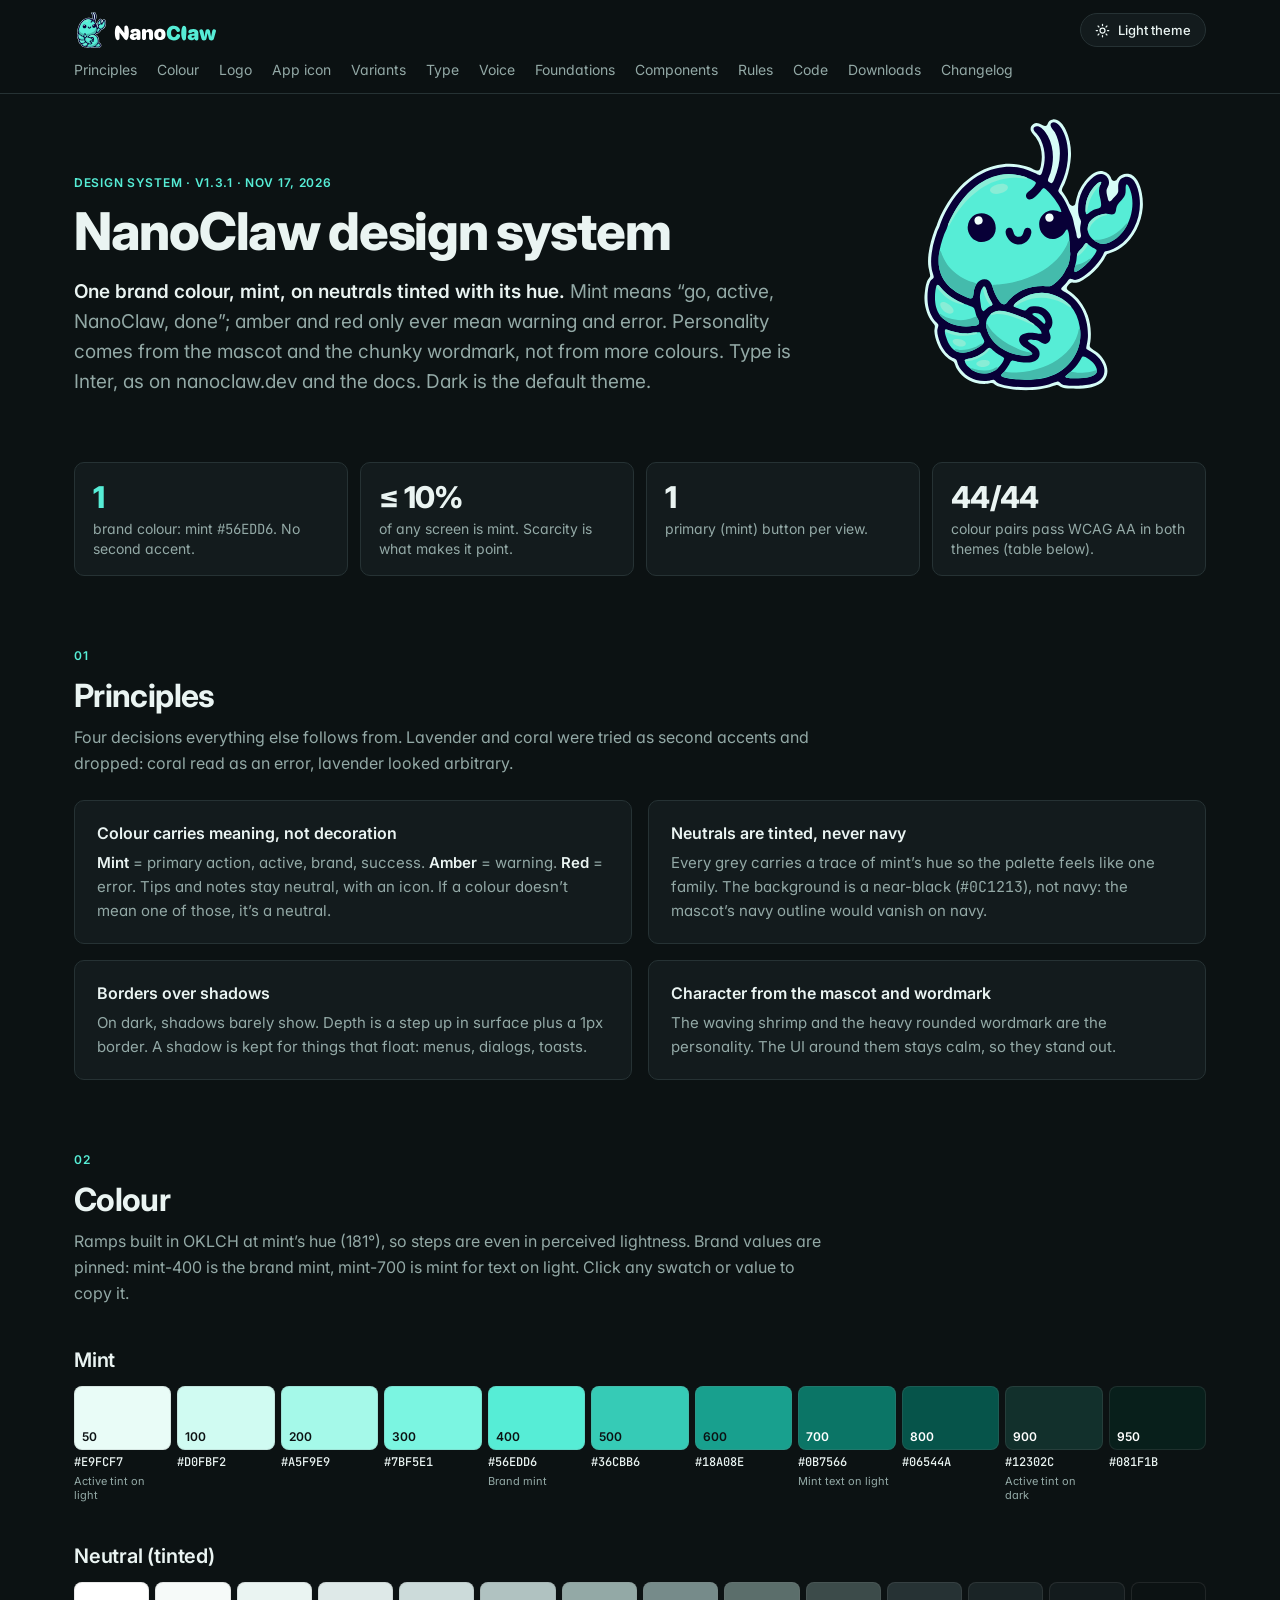
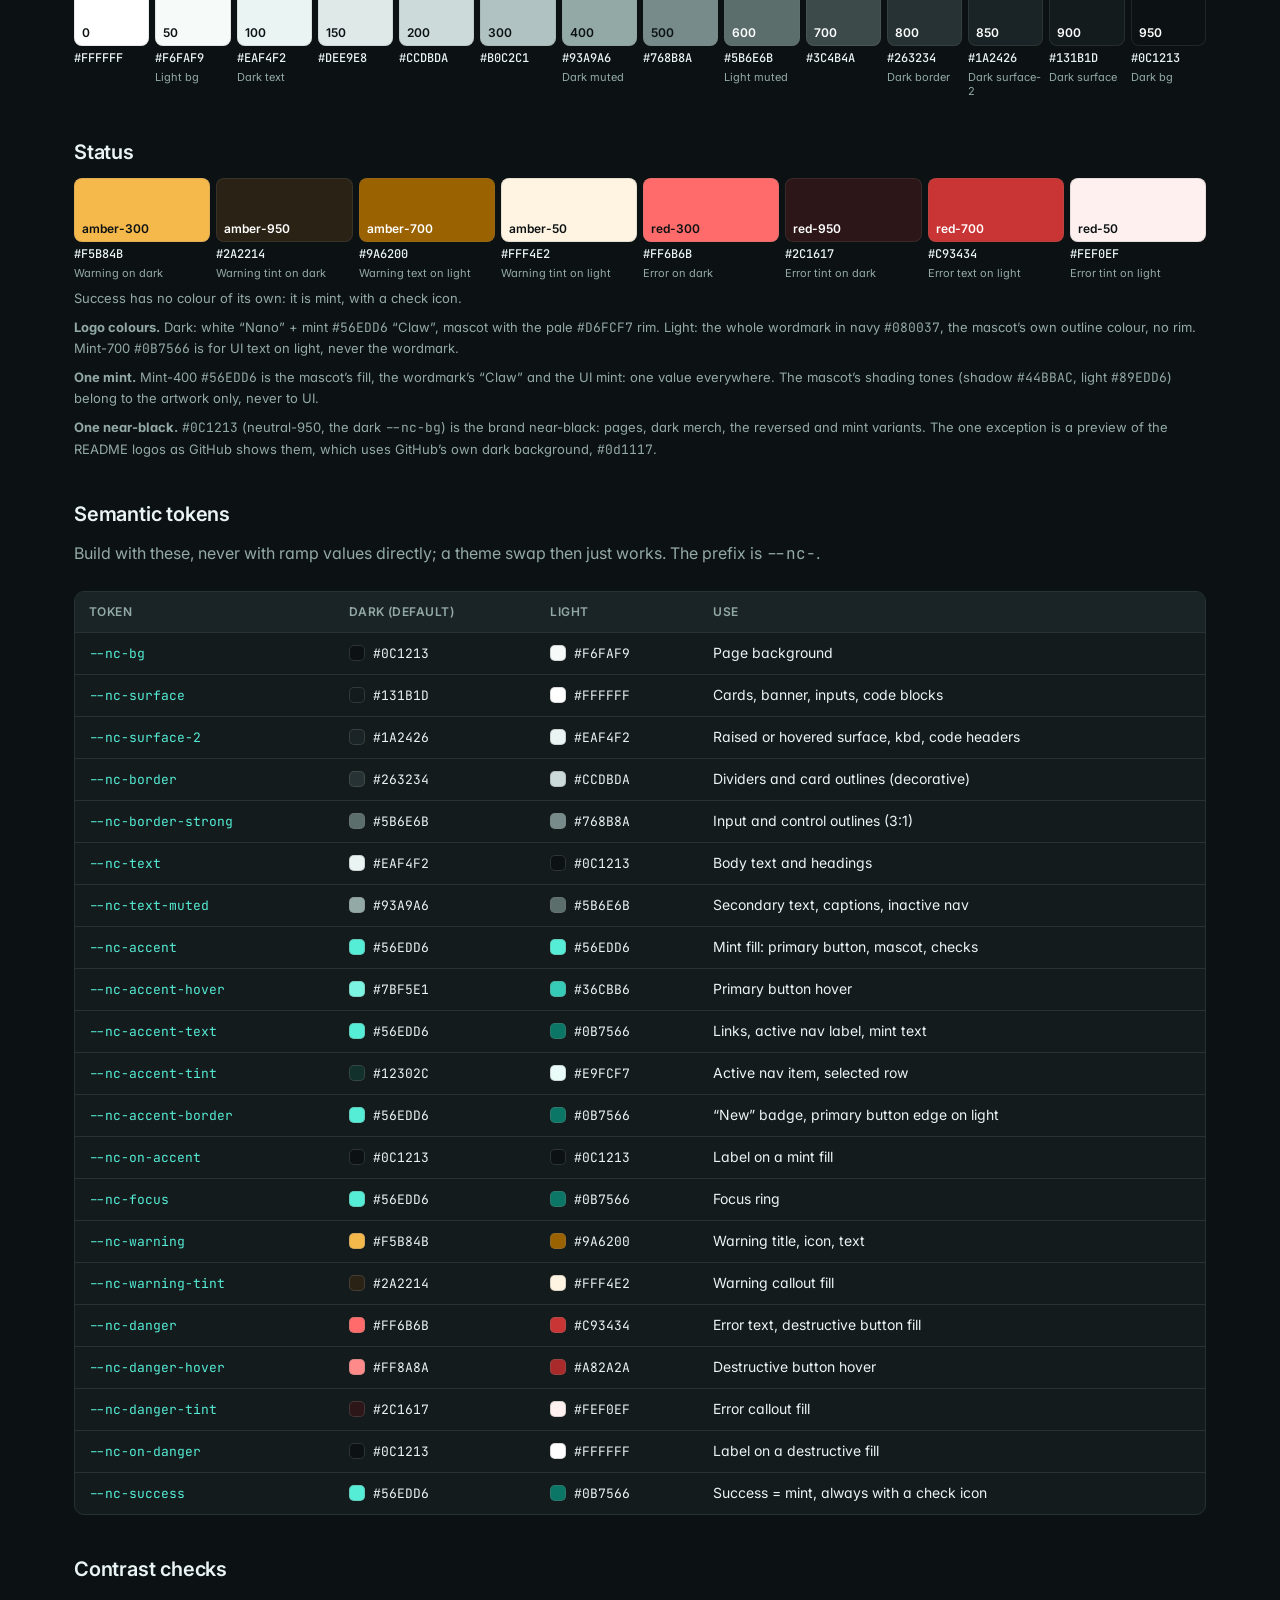
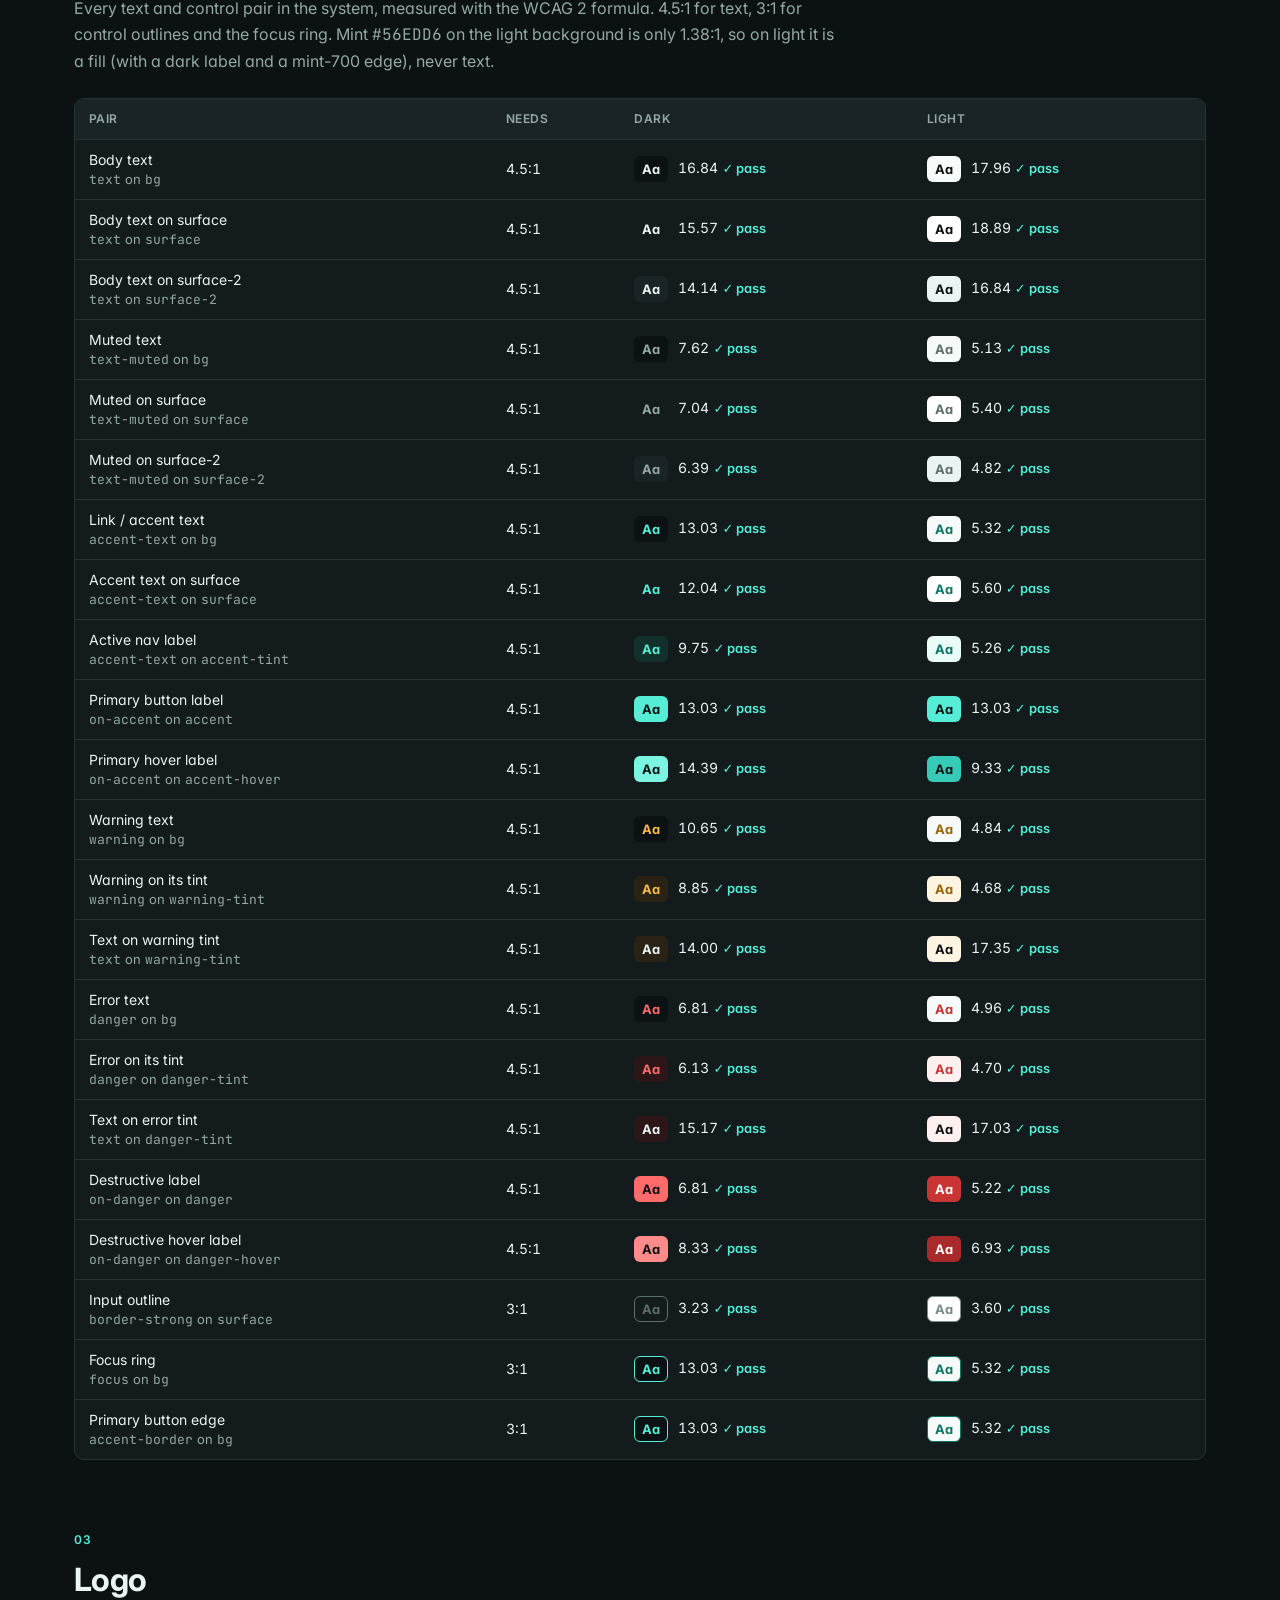
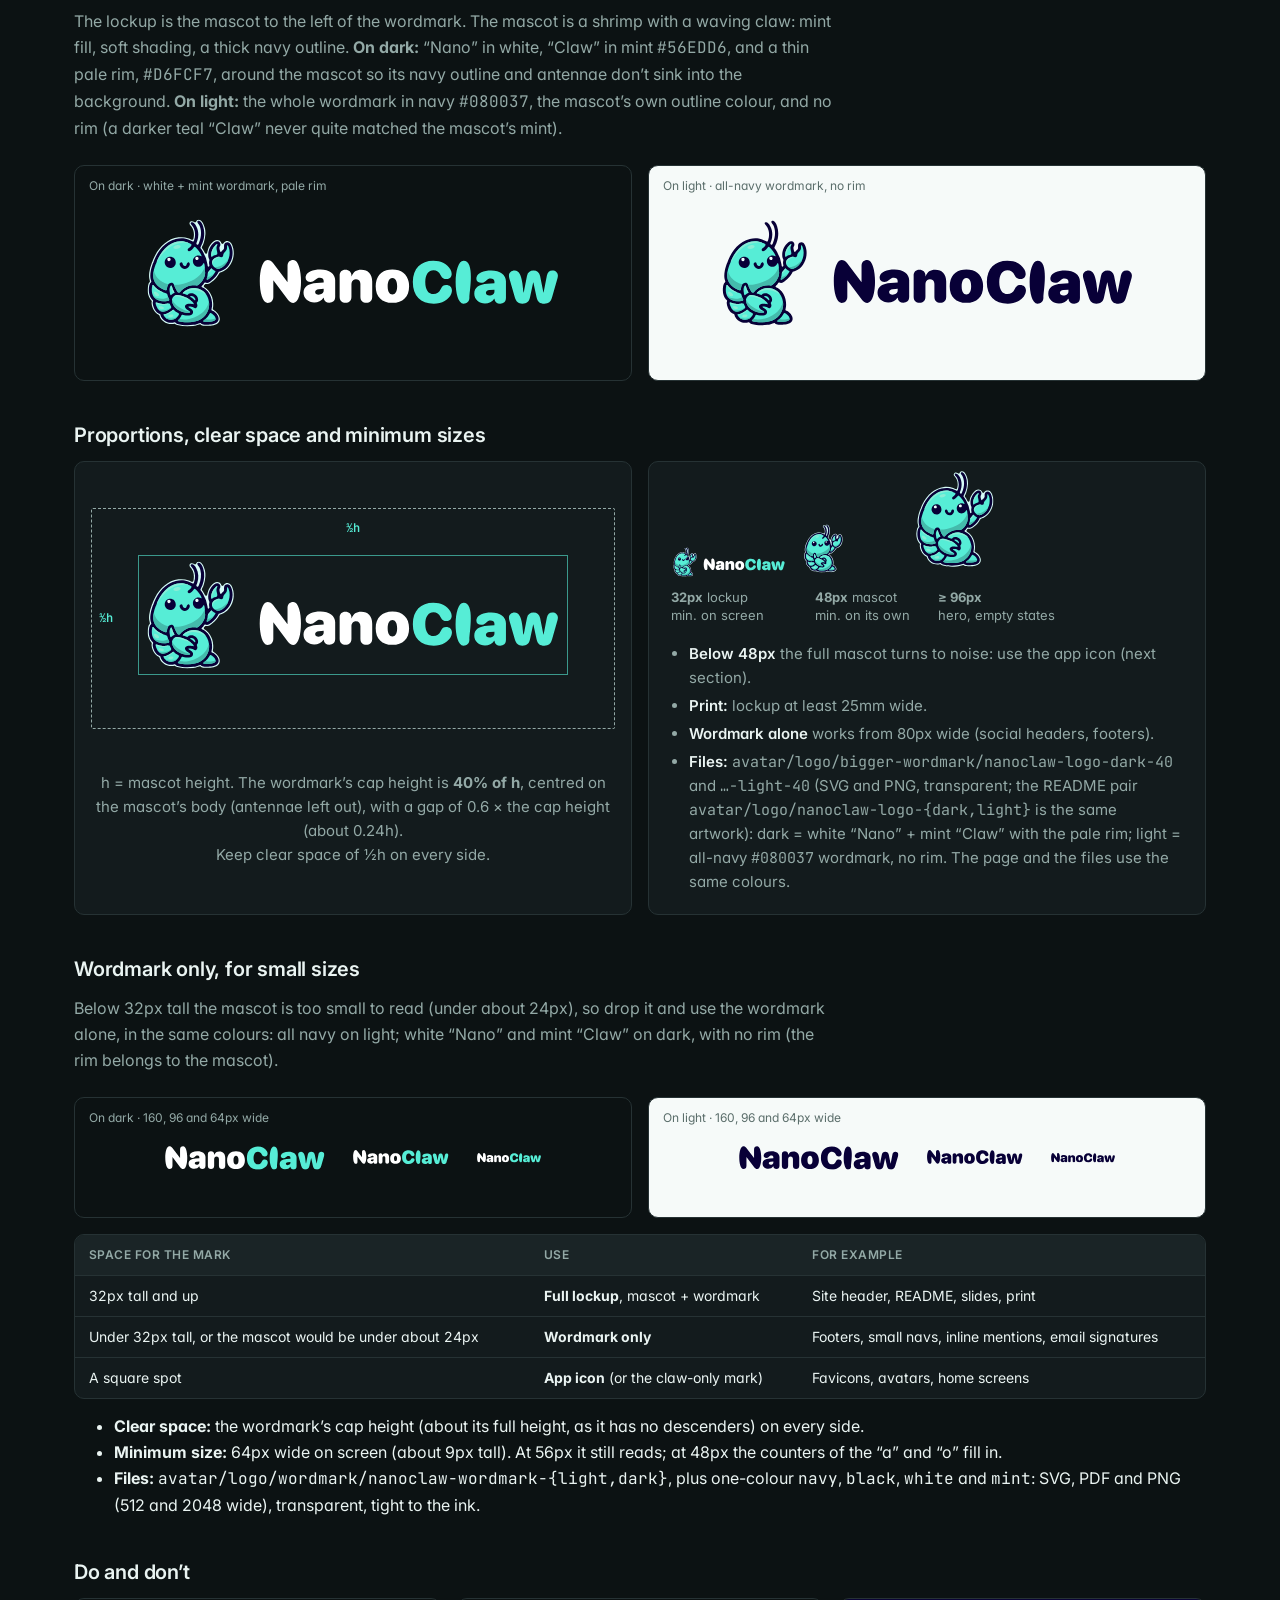
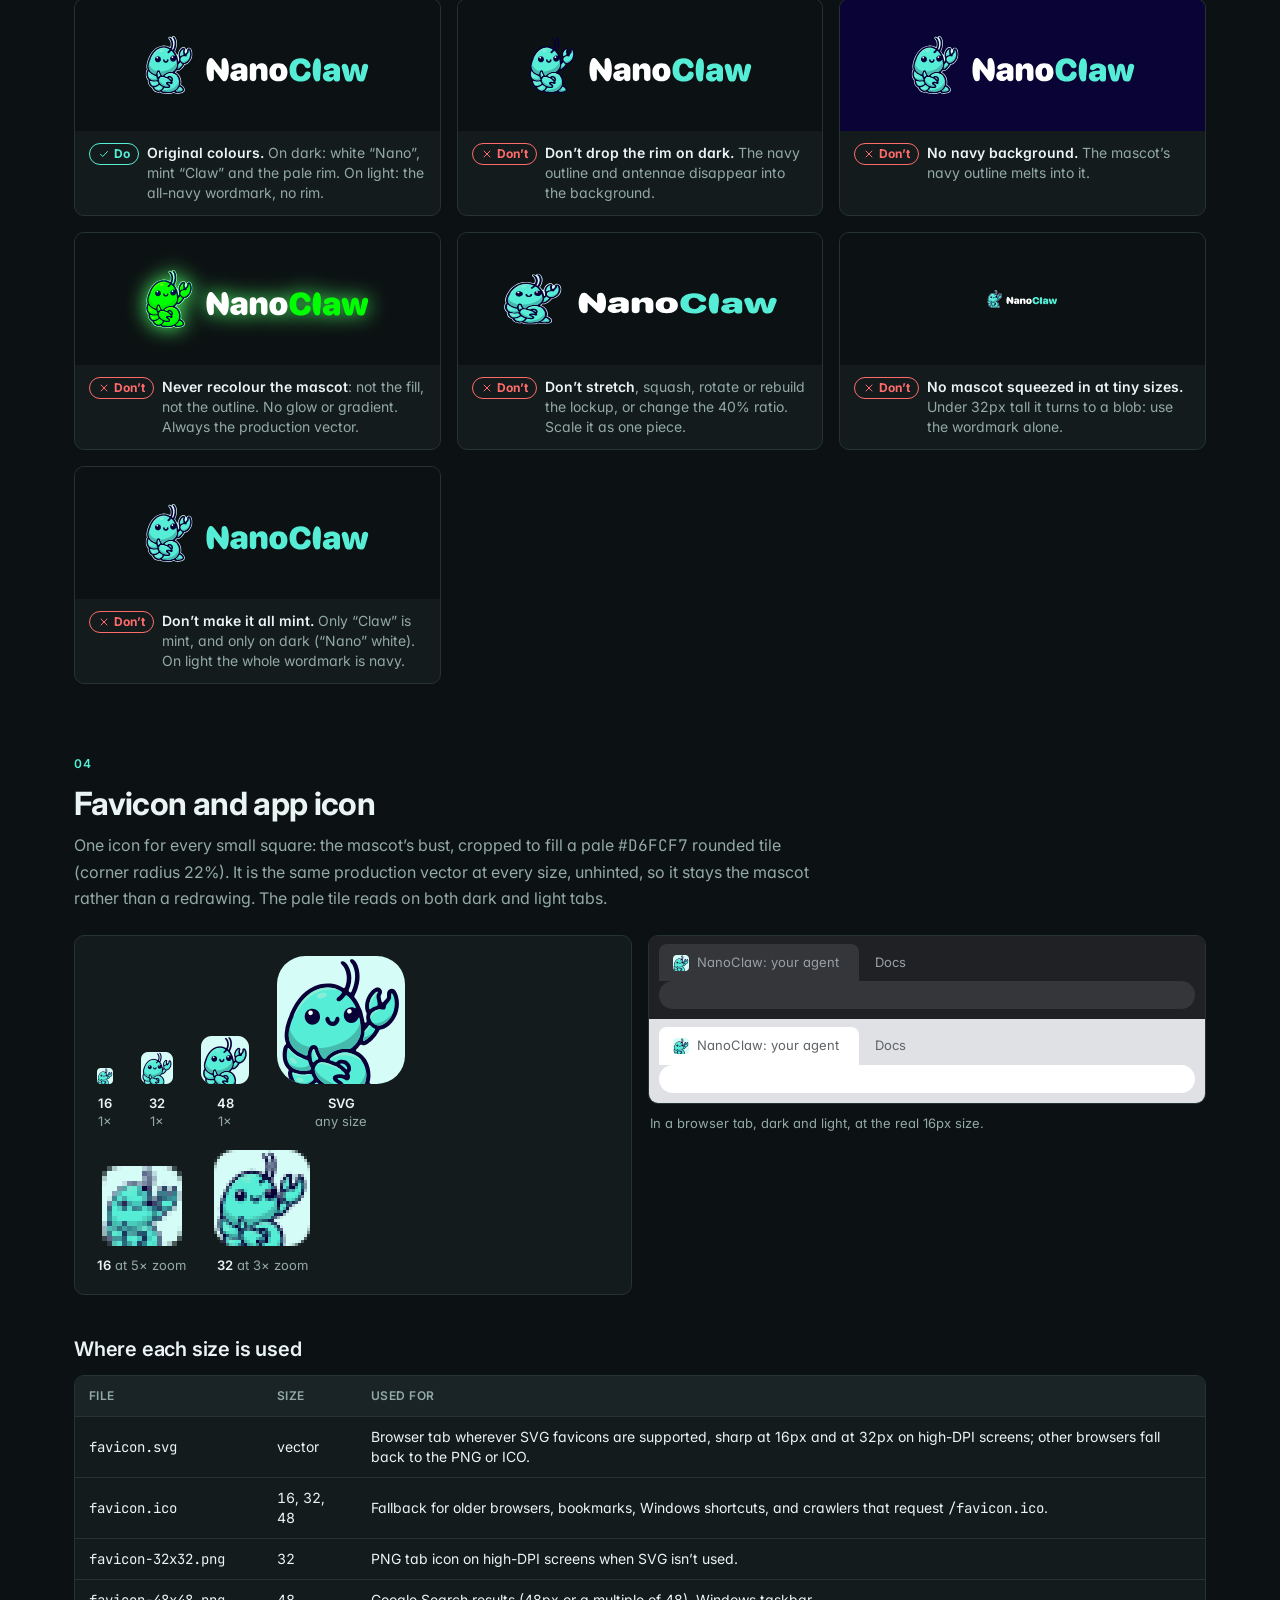
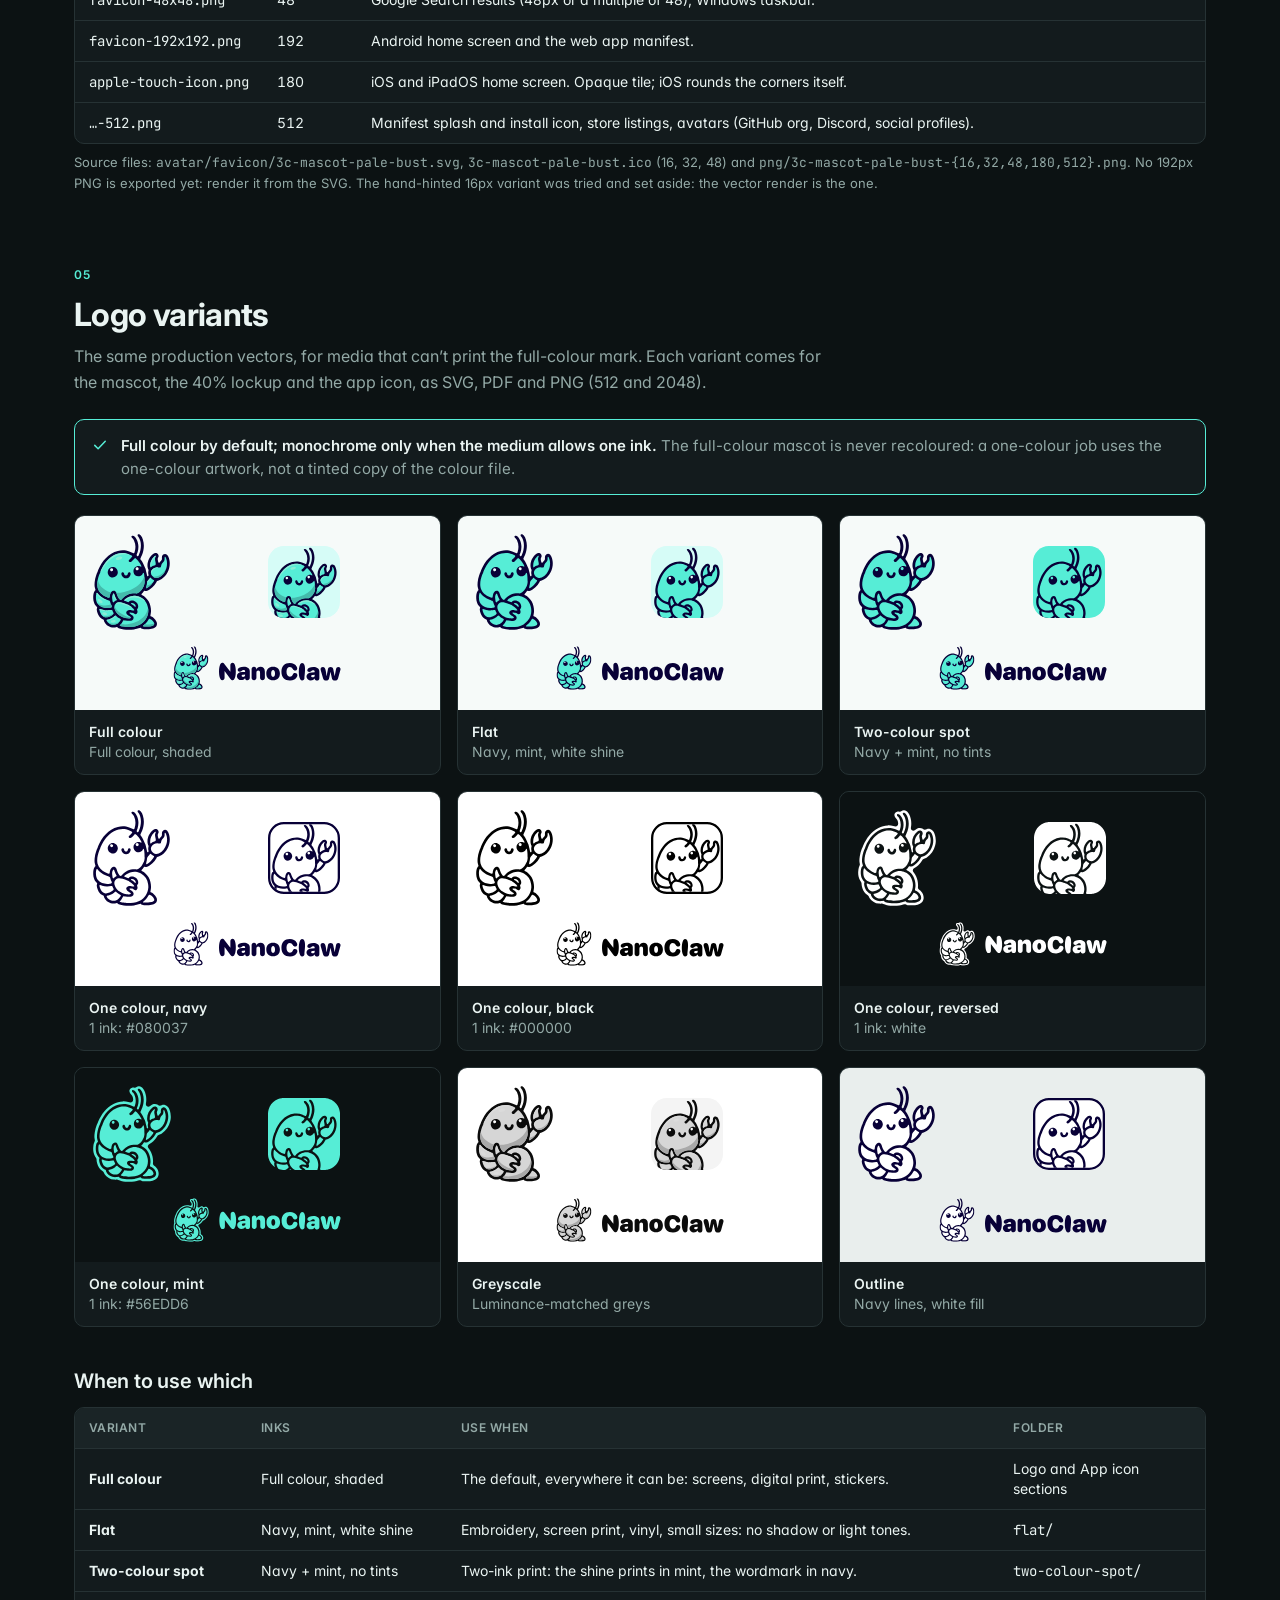
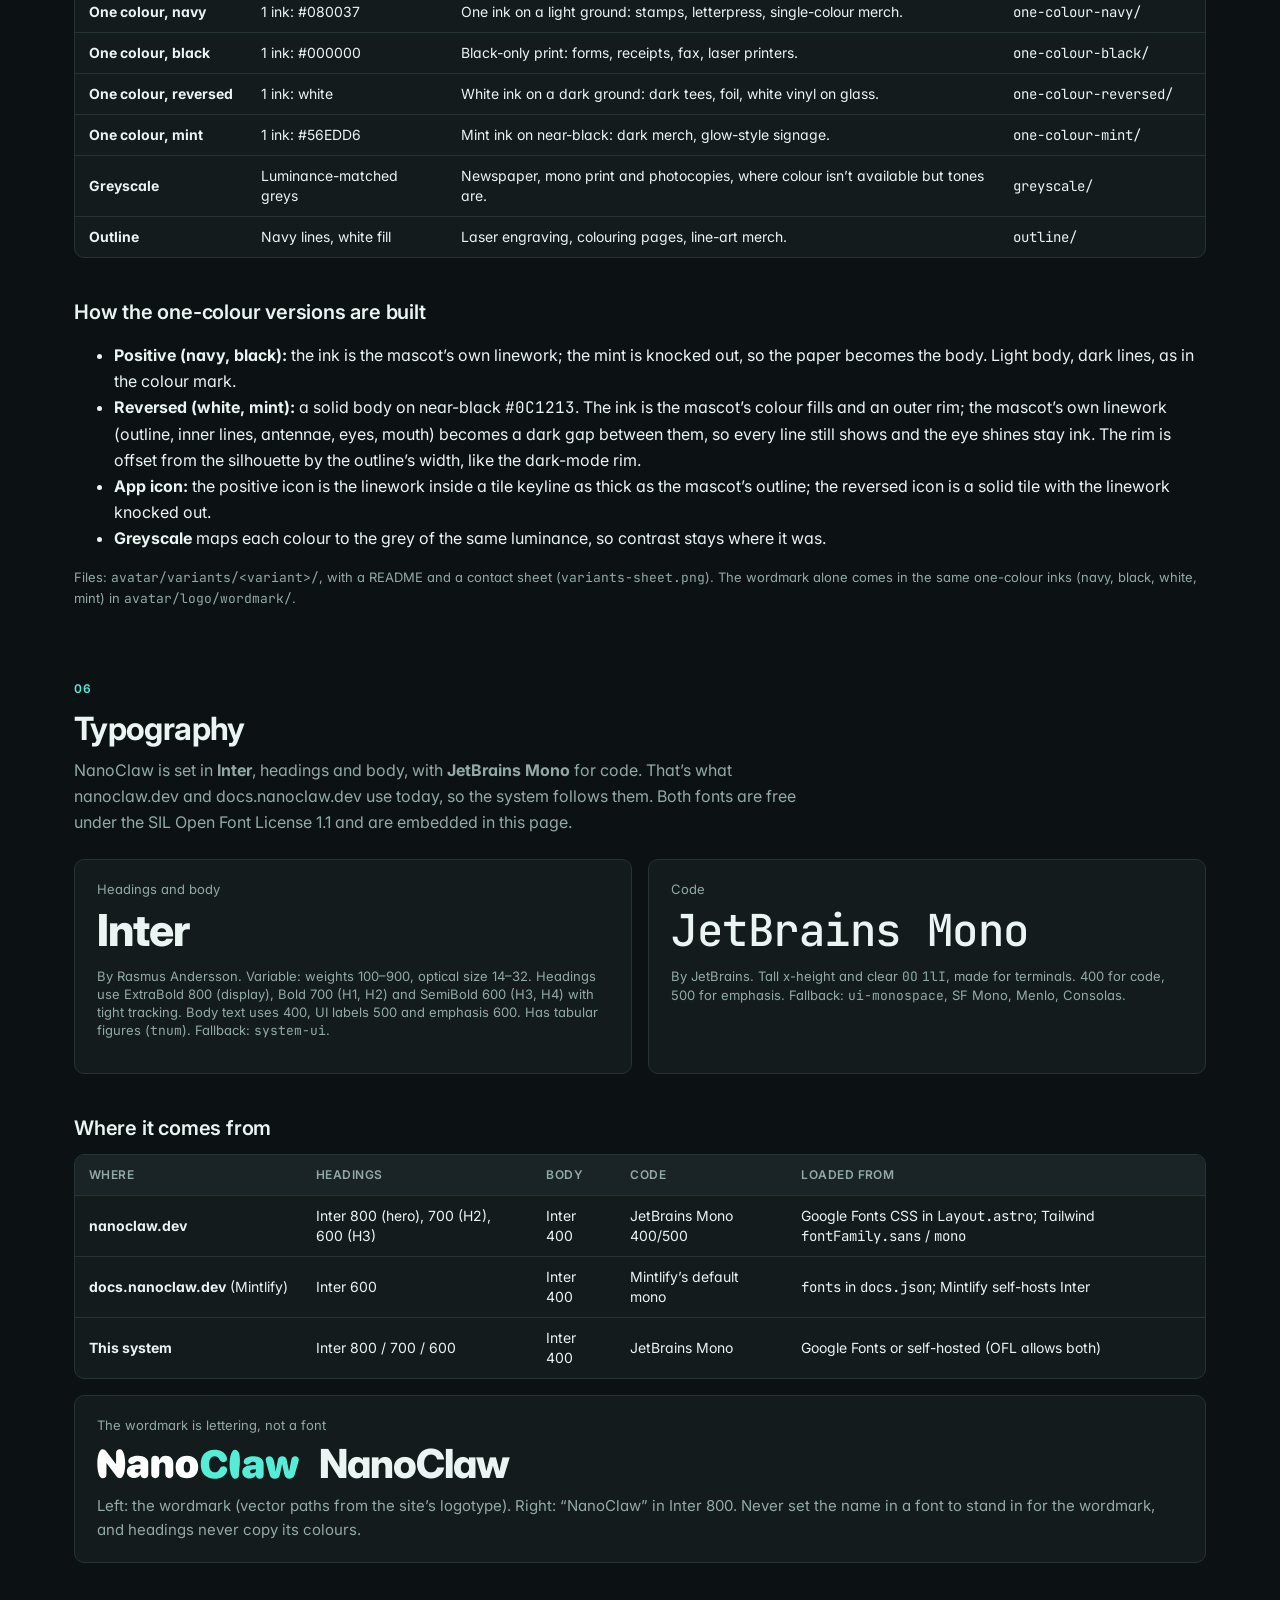
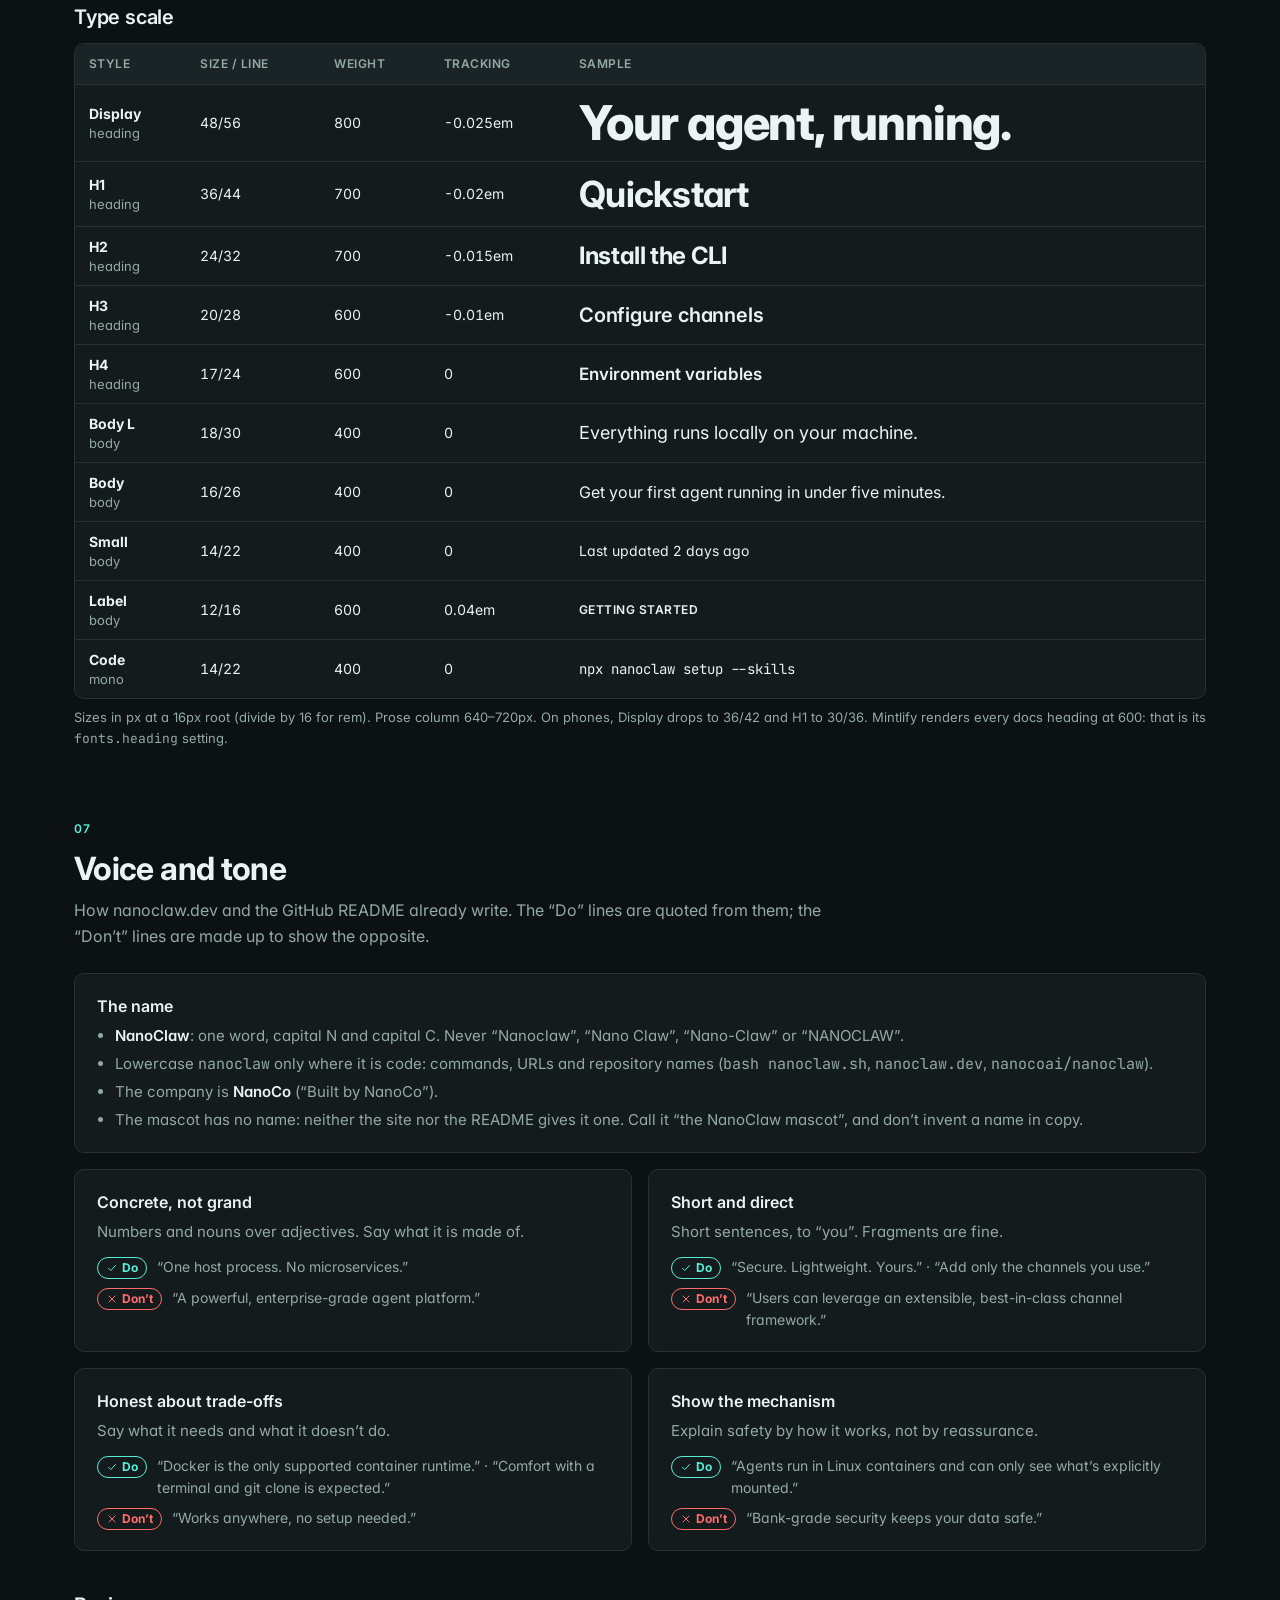
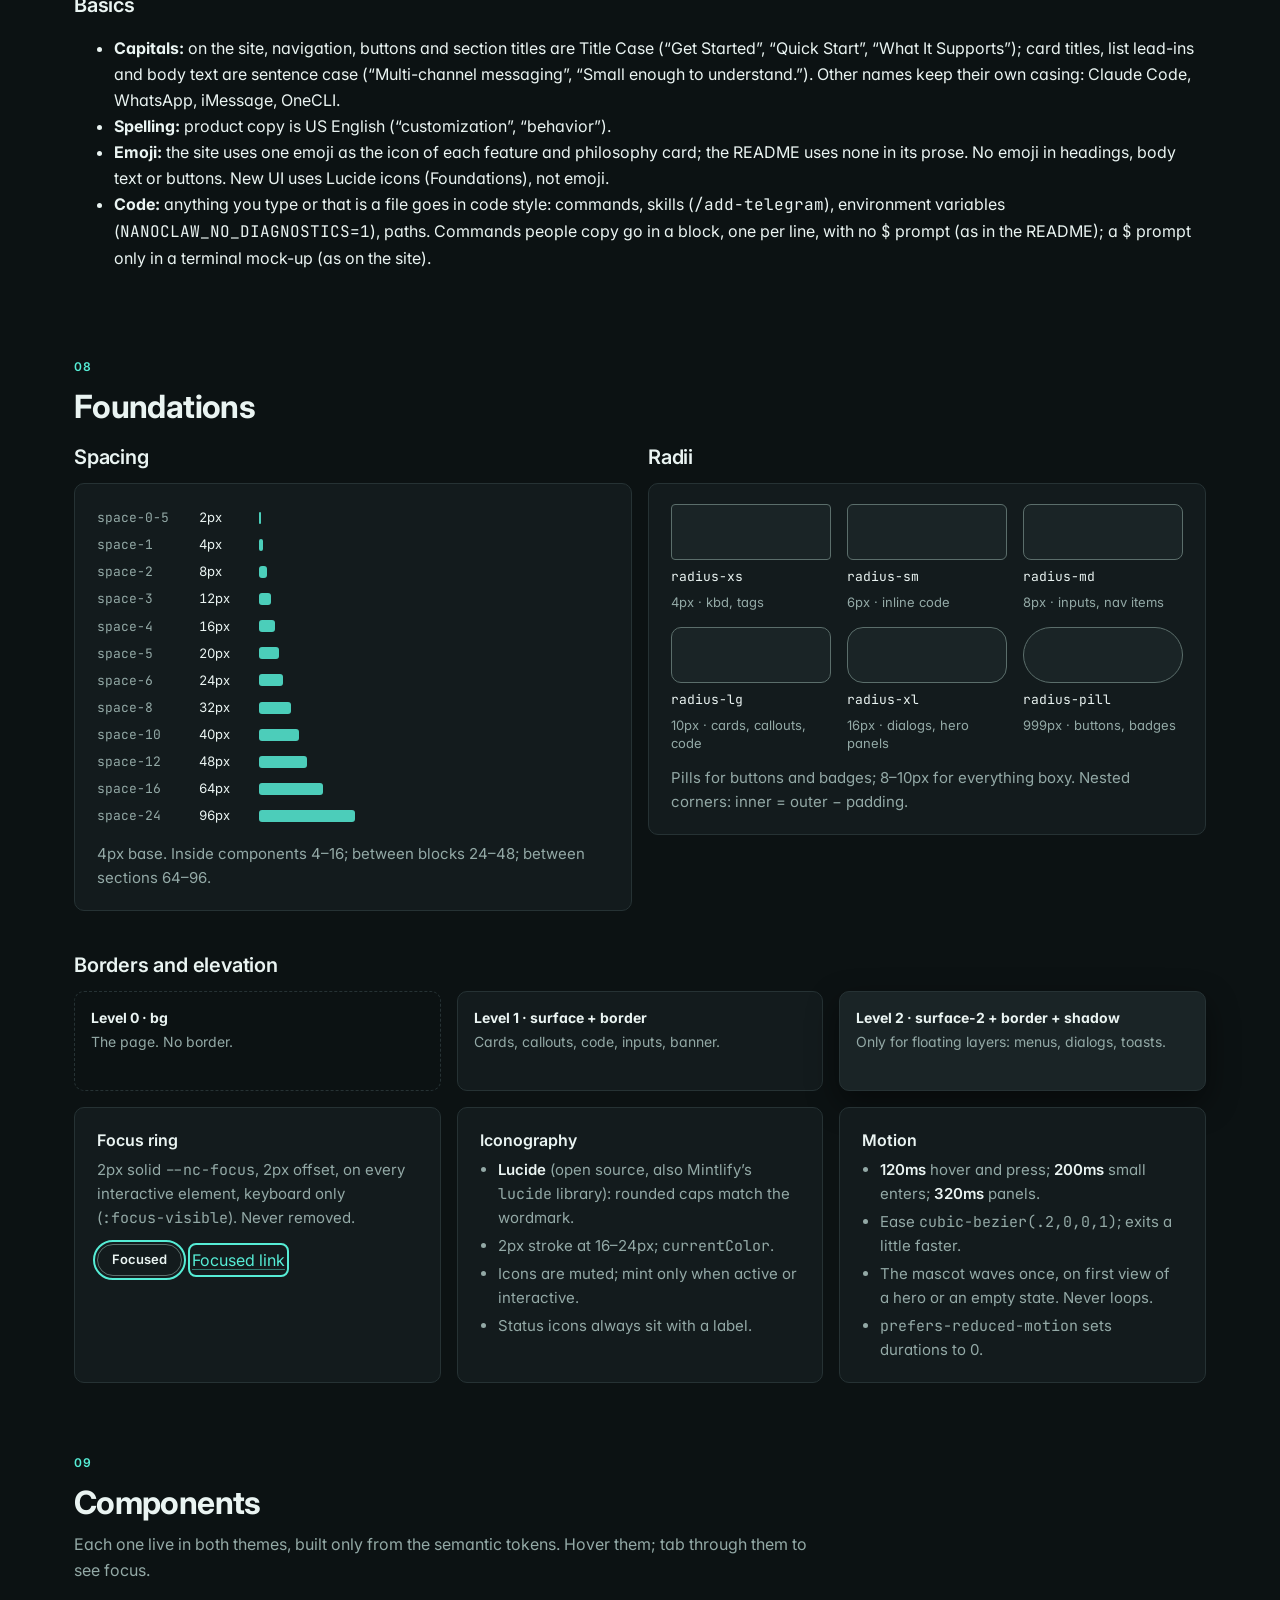
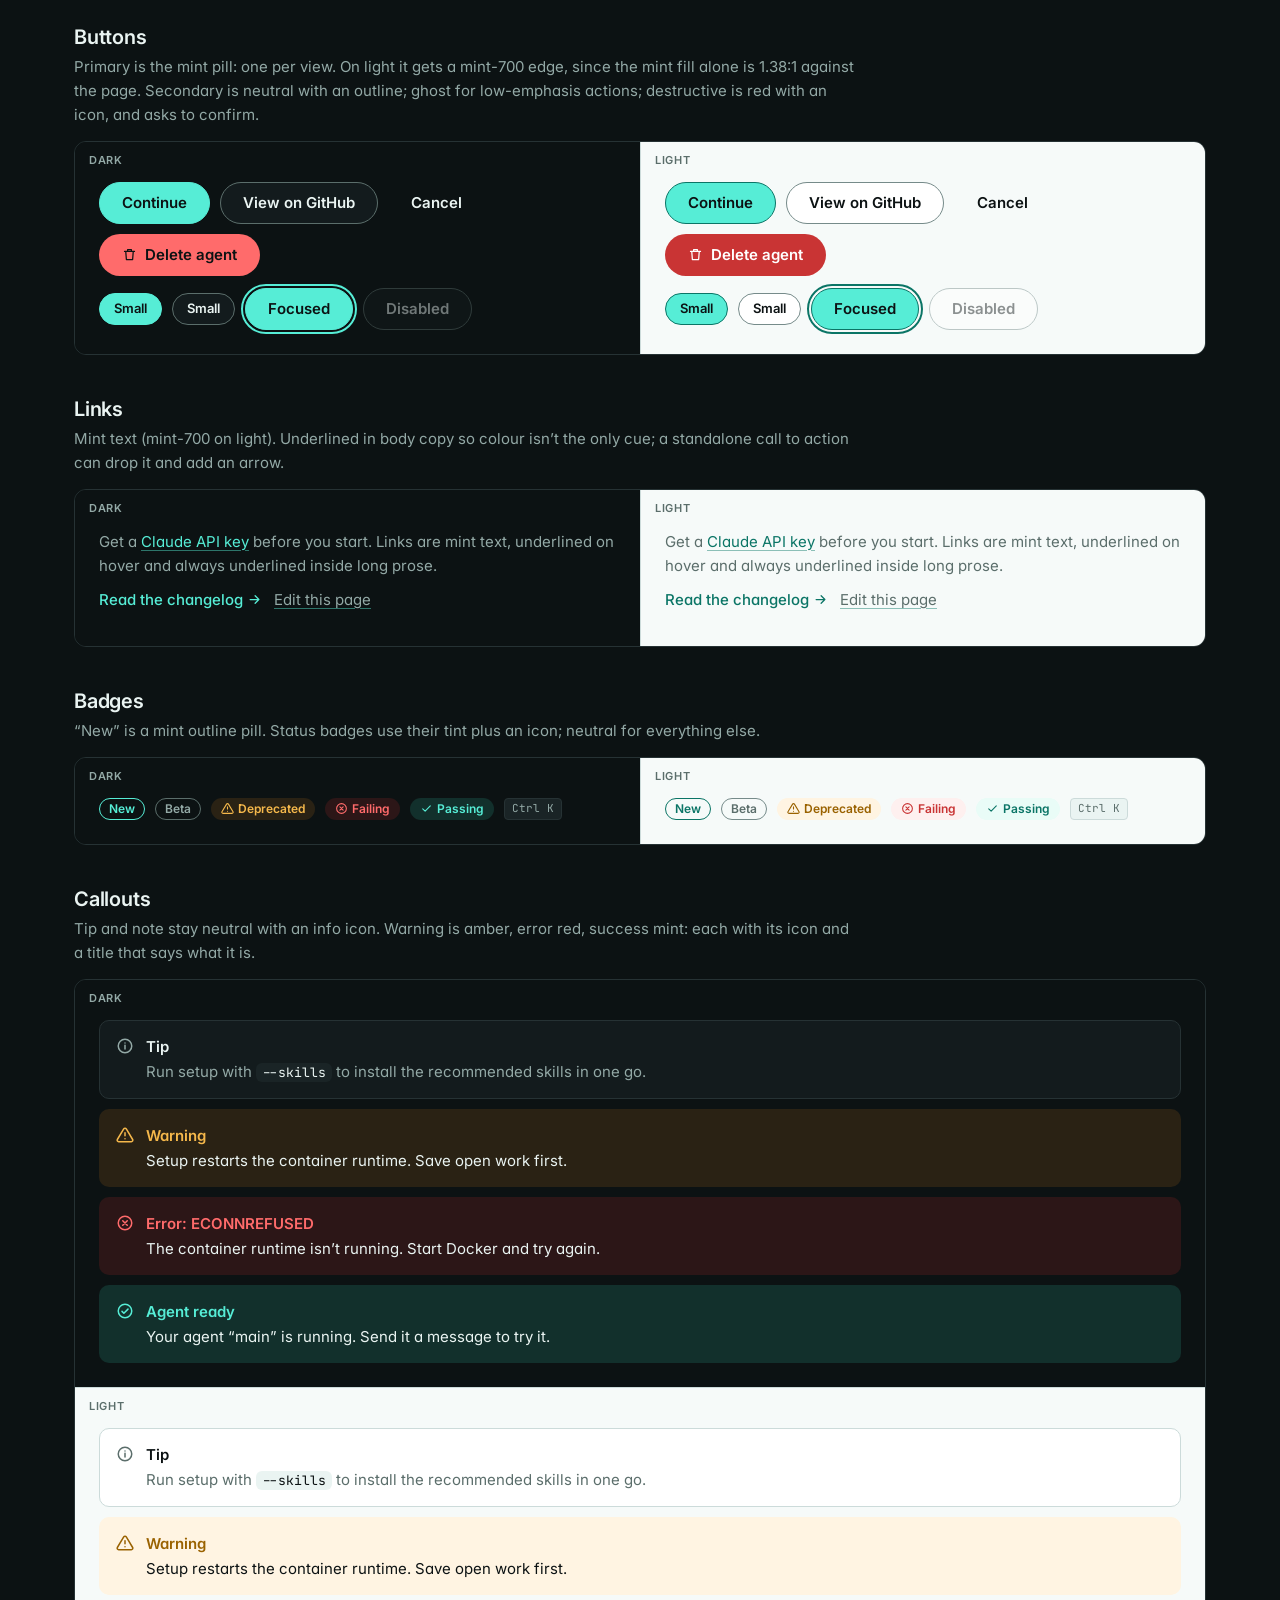
==== design-system.html @ f70d6976 "Import NanoClaw OSS brand kit v1.3.1" ====
<!doctype html>
<html lang="en" data-theme="dark">
<head>
<meta charset="utf-8">
<meta name="viewport" content="width=device-width, initial-scale=1">
<title>NanoClaw design system</title>
<meta name="description" content="One brand colour, mint, on neutrals tinted with its hue. Tokens, the 40% lockup, the app icon, Inter type, components in both themes, and drop-in config for Mintlify and Tailwind.">
<style>
@font-face{font-family:"Inter";src:url([data-uri]) format("woff2");font-weight:100 900;font-display:swap}
@font-face{font-family:"JetBrains Mono";src:url([data-uri]) format("woff2");font-weight:100 800;font-display:swap}

:root, .theme-dark {
  --nc-bg: #0C1213;
  --nc-surface: #131B1D;
  --nc-surface-2: #1A2426;
  --nc-border: #263234;
  --nc-border-strong: #5B6E6B;
  --nc-text: #EAF4F2;
  --nc-text-muted: #93A9A6;
  --nc-accent: #56EDD6;
  --nc-accent-hover: #7BF5E1;
  --nc-accent-text: #56EDD6;
  --nc-accent-tint: #12302C;
  --nc-accent-border: #56EDD6;
  --nc-on-accent: #0C1213;
  --nc-focus: #56EDD6;
  --nc-warning: #F5B84B;
  --nc-warning-tint: #2A2214;
  --nc-danger: #FF6B6B;
  --nc-danger-hover: #FF8A8A;
  --nc-danger-tint: #2C1617;
  --nc-on-danger: #0C1213;
  --nc-success: #56EDD6;
  --nc-shadow-overlay: 0 12px 32px rgb(0 0 0 / .45);
  --wm-nano:#FFFFFF; --wm-claw:#56EDD6; --lk-rim:#D6FCF7;
  color-scheme: dark;
}
html[data-theme="light"], .theme-light {
  --nc-bg: #F6FAF9;
  --nc-surface: #FFFFFF;
  --nc-surface-2: #EAF4F2;
  --nc-border: #CCDBDA;
  --nc-border-strong: #768B8A;
  --nc-text: #0C1213;
  --nc-text-muted: #5B6E6B;
  --nc-accent: #56EDD6;
  --nc-accent-hover: #36CBB6;
  --nc-accent-text: #0B7566;
  --nc-accent-tint: #E9FCF7;
  --nc-accent-border: #0B7566;
  --nc-on-accent: #0C1213;
  --nc-focus: #0B7566;
  --nc-warning: #9A6200;
  --nc-warning-tint: #FFF4E2;
  --nc-danger: #C93434;
  --nc-danger-hover: #A82A2A;
  --nc-danger-tint: #FEF0EF;
  --nc-on-danger: #FFFFFF;
  --nc-success: #0B7566;
  --nc-shadow-overlay: 0 1px 2px rgb(12 18 19 / .06), 0 8px 24px rgb(12 18 19 / .10);
  --wm-nano:#080037; --wm-claw:#080037; --lk-rim:none;
  color-scheme: light;
}
:root{
  --nc-font-heading:"Inter",system-ui,-apple-system,"Segoe UI",Roboto,sans-serif;
  --nc-font-body:"Inter",system-ui,-apple-system,"Segoe UI",Roboto,sans-serif;
  --nc-font-mono:"JetBrains Mono",ui-monospace,"SF Mono",Menlo,Consolas,monospace;
  --ease:cubic-bezier(.2,0,0,1);
}
*{box-sizing:border-box}
html{scroll-behavior:smooth;scroll-padding-top:72px}
@media (prefers-reduced-motion:reduce){html{scroll-behavior:auto}*{transition:none!important;animation:none!important}}
body{margin:0;background:var(--nc-bg);color:var(--nc-text);font:400 16px/1.625 var(--nc-font-body);-webkit-font-smoothing:antialiased;font-feature-settings:"cv11"}
a{color:var(--nc-accent-text)}
p code,li code{white-space:nowrap}
code,pre,kbd{font-family:var(--nc-font-mono)}
.num{font-variant-numeric:tabular-nums}
.sub{color:var(--nc-text-muted);font-size:13px;line-height:18px}
:focus-visible{outline:2px solid var(--nc-focus);outline-offset:2px;border-radius:4px}

/* top bar */
.top{position:sticky;top:0;z-index:20;background:color-mix(in srgb,var(--nc-bg) 88%,transparent);backdrop-filter:blur(10px);border-bottom:1px solid var(--nc-border)}
.top-in{max-width:1180px;margin:0 auto;padding:10px 24px;display:flex;align-items:center;gap:24px}
.top nav{display:flex;gap:4px;overflow-x:auto;scrollbar-width:none;flex:1;min-width:0}
.top nav a{color:var(--nc-text-muted);text-decoration:none;font-size:14px;padding:6px 10px;border-radius:8px;white-space:nowrap}
.top nav a:hover{color:var(--nc-text);background:var(--nc-surface-2)}
.theme-btn{flex:none;display:inline-flex;align-items:center;gap:8px;height:34px;padding:0 14px;border-radius:999px;border:1px solid var(--nc-border);background:var(--nc-surface);color:var(--nc-text);font:500 13px var(--nc-font-body);cursor:pointer}
.theme-btn:hover{background:var(--nc-surface-2)}
@media (min-width:641px){  /* two rows: lockup + theme switch, then every section link (wraps rather than scrolls) */
  .top-in{flex-wrap:wrap;row-gap:4px;padding-bottom:6px}
  .top .lockup{order:1} .theme-btn{order:2;margin-left:auto}
  .top nav{order:3;flex:1 0 100%;flex-wrap:wrap;overflow:visible;gap:2px;margin-left:-9px}
  .top nav a{padding:5px 9px}
  html{scroll-padding-top:104px}
}

/* lockup */
.mascot{display:inline-block;flex:none;height:var(--mh,40px);width:auto;aspect-ratio:0.8071;overflow:visible}
.lk{display:block;height:var(--h,40px);width:auto;aspect-ratio:3.6221;overflow:visible}
.lockup{display:inline-flex;align-items:center}
.lockup.lg .lk{--h:118px}
.ico{display:block;image-rendering:pixelated;border-radius:0}
.ico-row{display:flex;align-items:flex-end;gap:28px;flex-wrap:wrap}
.ico-row figure{margin:0;display:flex;flex-direction:column;align-items:center;gap:10px}
.ico-row figcaption{font-size:13px;line-height:18px;color:var(--nc-text-muted);text-align:center}
.ico-row figcaption b{color:var(--nc-text);font-weight:600}
.tabbar{display:flex;flex-direction:column;gap:0;border-radius:10px;overflow:hidden;border:1px solid var(--nc-border)}
.tabbar .tb{display:flex;align-items:flex-end;gap:2px;padding:8px 10px 0}
.tabbar .tb span{display:flex;align-items:center;gap:8px;padding:8px 14px;border-radius:8px 8px 0 0;font-size:13px;min-width:200px}
.tabbar .tb .bar{height:28px;margin:0 10px 10px;border-radius:999px}
.tb-d{background:#202124;color:#E8EAED} .tb-d span.on{background:#35363A} .tb-d span{color:#9AA0A6}
.tb-l{background:#DFE1E5;color:#202124} .tb-l span.on{background:#FFFFFF} .tb-l span{color:#5F6368}
.wm{display:block;aspect-ratio:795/118;overflow:visible}

/* layout */
main{max-width:1180px;margin:0 auto;padding:0 24px 96px}
section{padding-top:72px}
.hero{padding:56px 0 8px;display:grid;grid-template-columns:1fr auto;gap:32px;align-items:center}
.eyebrow{font:600 12px/16px var(--nc-font-body);letter-spacing:.06em;text-transform:uppercase;color:var(--nc-accent-text);margin:0 0 12px}
h1{font:800 52px/58px var(--nc-font-heading);letter-spacing:-.025em;margin:0 0 16px}
h2{font:700 32px/40px var(--nc-font-heading);letter-spacing:-.02em;margin:0 0 8px}
h3{font:600 20px/28px var(--nc-font-heading);margin:40px 0 12px;letter-spacing:-.01em}
.lead{font-size:19px;line-height:30px;color:var(--nc-text-muted);max-width:720px;margin:0}
.lead strong{color:var(--nc-text);font-weight:600}
.intro{color:var(--nc-text-muted);max-width:760px;margin:0 0 24px}
.hero-art{--mh:272px}
.tiles{display:grid;grid-template-columns:repeat(4,1fr);gap:12px;margin:32px 0 0}
.tile{background:var(--nc-surface);border:1px solid var(--nc-border);border-radius:10px;padding:16px 18px}
.tile b{display:block;font:800 30px/36px var(--nc-font-heading);letter-spacing:-.025em}
.tile span{color:var(--nc-text-muted);font-size:14px;line-height:20px;display:block;margin-top:4px}
.tile .m{color:var(--nc-accent-text)}
.grid2{display:grid;grid-template-columns:1fr 1fr;gap:16px}
.grid3{display:grid;grid-template-columns:repeat(3,1fr);gap:16px}
.panel{background:var(--nc-surface);border:1px solid var(--nc-border);border-radius:10px;padding:20px 22px}
.panel h4{margin:0 0 6px;font:600 16px/24px var(--nc-font-body)}
.panel p,.panel li{color:var(--nc-text-muted);margin:0;font-size:15px;line-height:24px}
.panel ul{margin:0;padding-left:18px}
.panel li+li{margin-top:4px}
.panel strong{color:var(--nc-text);font-weight:600}

/* swatches */
.ramp{display:grid;grid-template-columns:repeat(11,1fr);gap:6px}
.ramp.n14{grid-template-columns:repeat(14,1fr)}
.ramp.s4{grid-template-columns:repeat(8,1fr)}
.sw{all:unset;cursor:pointer;display:flex;flex-direction:column;gap:4px;min-width:0}
.sw-chip{height:64px;border-radius:8px;background:var(--c);color:var(--f);display:flex;align-items:flex-end;padding:6px 8px;box-shadow:inset 0 0 0 1px rgb(127 127 127 / .18);transition:transform 120ms var(--ease)}
.sw:hover .sw-chip{transform:translateY(-2px)}
.sw:focus-visible .sw-chip{outline:2px solid var(--nc-focus);outline-offset:2px}
.sw-k{font:600 12px/14px var(--nc-font-body)}
.sw-hex{font:500 12px/16px var(--nc-font-mono);color:var(--nc-text)}
.sw-note{font-size:11px;line-height:14px;color:var(--nc-text-muted)}
.copy-hint{font-size:13px;color:var(--nc-text-muted);margin:8px 0 0}

/* tables */
.tbl-wrap{overflow-x:auto;border:1px solid var(--nc-border);border-radius:10px;background:var(--nc-surface)}
table{border-collapse:collapse;width:100%;font-size:14px;line-height:20px}
th{position:sticky;top:0;text-align:left;font-weight:600;color:var(--nc-text-muted);font-size:12px;letter-spacing:.04em;text-transform:uppercase;background:var(--nc-surface-2);padding:10px 14px;white-space:nowrap}
td{padding:10px 14px;border-top:1px solid var(--nc-border);vertical-align:middle}
td:first-child{white-space:nowrap}
.dot{display:inline-block;width:16px;height:16px;border-radius:5px;vertical-align:-3px;margin-right:8px;box-shadow:inset 0 0 0 1px rgb(127 127 127 / .3)}
.tok,.hexb{all:unset;cursor:pointer;border-radius:6px;padding:2px 4px;margin:-2px -4px;white-space:nowrap}
.tok:hover,.hexb:hover{background:var(--nc-surface-2)}
.tok:focus-visible,.hexb:focus-visible{outline:2px solid var(--nc-focus)}
.tok code{color:var(--nc-accent-text);font-size:13px}
.hexb code{font-size:13px}
.pv{display:inline-grid;place-items:center;width:34px;height:26px;border-radius:6px;font-weight:700;font-size:13px;margin-right:10px;border:1.5px solid transparent;vertical-align:middle}
.pass{color:var(--nc-accent-text);font-weight:600;font-size:13px}
.fail{color:var(--nc-danger);font-weight:600;font-size:13px}

/* logo */
.logo-stage{display:grid;place-items:center;border-radius:10px;padding:48px 24px;border:1px solid var(--nc-border);position:relative}
.logo-stage .cap{position:absolute;left:14px;top:10px;font-size:12px;color:var(--nc-text-muted)}
.stage-d{background:#0C1213;--wm-nano:#FFFFFF;--wm-claw:#56EDD6;--lk-rim:#D6FCF7}
.stage-l{background:#F6FAF9;--wm-nano:#080037;--wm-claw:#080037;--lk-rim:none}
.stage-l .cap{color:#5B6E6B} .stage-d .cap{color:#93A9A6}
.clear{position:relative;padding:48px;outline:1.5px dashed var(--nc-text-muted);outline-offset:-1px;border-radius:2px}
.clear .lockup{outline:1px solid color-mix(in srgb,var(--nc-accent) 60%,transparent)}
.clear-x{position:absolute;font:600 12px var(--nc-font-mono);color:var(--nc-accent-text)}
.grid2>*,.grid3>*{min-width:0}.panel li code{overflow-wrap:anywhere}
.mins{display:flex;align-items:flex-end;gap:28px;flex-wrap:wrap}
.mins figure{margin:0;display:flex;flex-direction:column;align-items:flex-start;gap:10px}
.mins figcaption{font-size:13px;color:var(--nc-text-muted);line-height:18px}
.dd{display:grid;grid-template-columns:repeat(3,1fr);gap:16px}
.dd figure{margin:0;border:1px solid var(--nc-border);border-radius:10px;overflow:hidden;background:var(--nc-surface)}
.dd .st{height:132px;display:grid;place-items:center;background:#0C1213;--wm-nano:#fff;--wm-claw:#56EDD6;--lk-rim:#D6FCF7}
.dd .st .lk{--h:64px}
.callout-rule{display:flex;gap:12px;align-items:flex-start;padding:14px 16px;margin:0 0 20px;border-radius:10px;border:1px solid var(--nc-accent);background:var(--nc-surface);font-size:15px;line-height:23px;color:var(--nc-text-muted)}
.callout-rule svg{flex:none;margin-top:2px;color:var(--nc-accent-text)}.callout-rule b{color:var(--nc-text);font-weight:600}
.vgrid{display:grid;grid-template-columns:repeat(3,1fr);gap:16px}
.vcard{margin:0;border:1px solid var(--nc-border);border-radius:10px;overflow:hidden;background:var(--nc-surface)}
.vst{display:grid;grid-template-columns:auto 1fr;grid-template-rows:auto auto;gap:14px 16px;align-items:center;justify-items:center;padding:18px}
.vst .vm{height:96px;width:auto;grid-row:1}.vst .vi{height:72px;width:72px;grid-row:1;grid-column:2}
.vst .vl{grid-row:2;grid-column:1/3;height:48px;width:auto;max-width:100%}
.vcard figcaption{padding:12px 14px;font-size:14px;line-height:20px;color:var(--nc-text-muted);display:flex;flex-direction:column}
.vcard figcaption b{color:var(--nc-text);font-weight:600}
.dd figcaption{padding:12px 14px;font-size:14px;line-height:20px;color:var(--nc-text-muted);display:flex;gap:8px;align-items:flex-start}
.dd figcaption b{color:var(--nc-text);font-weight:600}
.verdict{flex:none;display:inline-flex;align-items:center;gap:4px;font:700 12px/20px var(--nc-font-body);padding:0 8px;border-radius:999px}
.v-do{color:var(--nc-accent-text);border:1px solid var(--nc-accent-border)}
.v-dont{color:var(--nc-danger);border:1px solid var(--nc-danger)}
.verdict .ic{width:12px;height:12px}

/* type */
.fonts{display:grid;grid-template-columns:repeat(3,1fr);gap:16px}
.font-card{background:var(--nc-surface);border:1px solid var(--nc-border);border-radius:10px;padding:20px 22px;position:relative}
.font-card .big{font-size:44px;line-height:48px;margin:8px 0 6px;letter-spacing:-.01em}
.font-card .rec{position:absolute;right:16px;top:16px}
.cmp{display:flex;align-items:center;gap:20px;flex-wrap:wrap;margin:6px 0 0}
.cmp .wm{height:30px;width:auto}
.wm-stage{flex-direction:column;gap:0}.wm-sizes{display:flex;align-items:center;gap:28px;flex-wrap:wrap;justify-content:center}
.wm-sizes .wm{width:auto}.wm-sizes .wm:nth-child(1){height:23.7px}.wm-sizes .wm:nth-child(2){height:14.2px}.wm-sizes .wm:nth-child(3){height:9.5px}
footer .wm{height:18px;width:auto;flex:none}
.cmp .t{font-size:40px;line-height:40px;font-weight:900;letter-spacing:-.01em}
.f-heading{font-family:var(--nc-font-heading)} .f-body{font-family:var(--nc-font-body)} .f-mono{font-family:var(--nc-font-mono)}
.fonts.two{grid-template-columns:1fr 1fr}
.spec{white-space:nowrap;overflow:hidden;text-overflow:ellipsis;max-width:520px}

/* foundations */
.sp{display:grid;grid-template-columns:90px 48px 1fr;align-items:center;gap:12px;font-size:13px;padding:3px 0}
.sp code{color:var(--nc-text-muted)}
.sp-bar{height:12px;background:var(--nc-accent);border-radius:3px;opacity:.85}
.radii{display:grid;grid-template-columns:repeat(3,1fr);gap:16px}
.rad{display:flex;flex-direction:column;gap:6px}
.rad-box{height:56px;border:1.5px solid var(--nc-border-strong);background:var(--nc-surface-2)}
.rad code{font-size:13px}
.elev{display:grid;grid-template-columns:repeat(3,1fr);gap:16px}
.lv{border-radius:10px;padding:16px;min-height:100px;font-size:14px;line-height:20px}
.lv b{display:block;margin-bottom:4px}
.lv span{color:var(--nc-text-muted)}
.lv0{background:var(--nc-bg);border:1px dashed var(--nc-border)}
.lv1{background:var(--nc-surface);border:1px solid var(--nc-border)}
.lv2{background:var(--nc-surface-2);border:1px solid var(--nc-border);box-shadow:var(--nc-shadow-overlay)}
.motion{display:flex;gap:12px;flex-wrap:wrap}
.mchip{background:var(--nc-surface);border:1px solid var(--nc-border);border-radius:10px;padding:12px 14px;flex:1;min-width:180px;font-size:14px;line-height:20px}
.mchip b{display:block;font:600 13px var(--nc-font-mono);color:var(--nc-accent-text)}
.mchip span{color:var(--nc-text-muted)}
.wave{animation:wave 1.4s var(--ease) 1 .6s;transform-origin:50% 90%}
@keyframes wave{0%,100%{transform:rotate(0)}20%{transform:rotate(-7deg)}40%{transform:rotate(5deg)}60%{transform:rotate(-4deg)}80%{transform:rotate(2deg)}}

/* component demos */
.comp{margin-top:40px}
.comp h3{margin:0 0 4px}
.comp>p{color:var(--nc-text-muted);margin:0 0 14px;max-width:780px;font-size:15px;line-height:24px}
.pair{display:grid;grid-template-columns:1fr 1fr;border:1px solid var(--nc-border);border-radius:12px;overflow:hidden}
.pair.stack{grid-template-columns:1fr}
.demo{background:var(--nc-bg);color:var(--nc-text);padding:40px 24px 24px;position:relative;min-width:0}
.demo::before{content:attr(data-label);position:absolute;left:14px;top:10px;font:600 11px/16px var(--nc-font-body);letter-spacing:.06em;text-transform:uppercase;color:var(--nc-text-muted)}
.demo.theme-light{border-left:1px solid var(--nc-border)}
.pair.stack .demo.theme-light{border-left:0;border-top:1px solid var(--nc-border)}
.row{display:flex;flex-wrap:wrap;gap:10px;align-items:center}
.row+.row{margin-top:12px}
.ic{width:18px;height:18px;fill:none;stroke:currentColor;stroke-width:2;stroke-linecap:round;stroke-linejoin:round;flex:none}
.ic-sm{width:15px;height:15px}

.btn{display:inline-flex;align-items:center;justify-content:center;gap:8px;height:42px;padding:0 22px;border-radius:999px;border:1px solid transparent;font:600 15px/1 var(--nc-font-body);cursor:pointer;transition:background-color 120ms var(--ease),border-color 120ms var(--ease),transform 120ms var(--ease);text-decoration:none;white-space:nowrap}
.btn:active{transform:translateY(1px)}
.btn:focus-visible,.btn.is-focus{outline:2px solid var(--nc-focus);outline-offset:2px}
.btn-sm{height:32px;padding:0 14px;font-size:13px}
.btn-primary{background:var(--nc-accent);color:var(--nc-on-accent);border-color:var(--nc-accent-border)}
.btn-primary:hover{background:var(--nc-accent-hover)}
.btn-secondary{background:var(--nc-surface);color:var(--nc-text);border-color:var(--nc-border-strong)}
.btn-secondary:hover{background:var(--nc-surface-2)}
.btn-ghost{background:transparent;color:var(--nc-text)}
.btn-ghost:hover{background:var(--nc-surface-2)}
.btn-danger{background:var(--nc-danger);color:var(--nc-on-danger)}
.btn-danger:hover{background:var(--nc-danger-hover)}
.btn[disabled]{opacity:.45;cursor:not-allowed}

.p{margin:0 0 10px;color:var(--nc-text-muted);font-size:15px;line-height:24px}
.a{color:var(--nc-accent-text);text-decoration:underline;text-decoration-thickness:1px;text-underline-offset:3px;text-decoration-color:color-mix(in srgb,var(--nc-accent-text) 45%,transparent)}
.a:hover{text-decoration-color:currentColor}
.a-cta{display:inline-flex;align-items:center;gap:4px;text-decoration:none;font-weight:500}
.a-cta:hover{text-decoration:underline}
.a-muted{color:var(--nc-text-muted)}

.badge{display:inline-flex;align-items:center;gap:4px;height:22px;padding:0 9px;border-radius:999px;font:600 12px/1 var(--nc-font-body);border:1px solid var(--nc-border-strong);color:var(--nc-text-muted);vertical-align:middle}
.badge .ic{width:13px;height:13px}
.badge-new{border-color:var(--nc-accent-border);color:var(--nc-accent-text)}
.badge-warn{border-color:transparent;background:var(--nc-warning-tint);color:var(--nc-warning)}
.badge-err{border-color:transparent;background:var(--nc-danger-tint);color:var(--nc-danger)}
.badge-ok{border-color:transparent;background:var(--nc-accent-tint);color:var(--nc-accent-text)}
.kbd{display:inline-flex;align-items:center;height:22px;padding:0 7px;border-radius:4px;background:var(--nc-surface-2);border:1px solid var(--nc-border);font-size:11px;color:var(--nc-text-muted)}

.callout{display:flex;gap:12px;padding:14px 16px;border-radius:10px;border:1px solid var(--nc-border);background:var(--nc-surface);font-size:15px;line-height:23px}
.callout+.callout{margin-top:10px}
.callout .ic{margin-top:2px;color:var(--nc-text-muted)}
.callout strong{display:block;font-weight:600}
.callout p{margin:2px 0 0;color:var(--nc-text-muted)}
.c-warn{background:var(--nc-warning-tint);border-color:transparent}
.c-warn .ic,.c-warn strong{color:var(--nc-warning)} .c-warn p{color:var(--nc-text)}
.c-err{background:var(--nc-danger-tint);border-color:transparent}
.c-err .ic,.c-err strong{color:var(--nc-danger)} .c-err p{color:var(--nc-text)}
.c-ok{background:var(--nc-accent-tint);border-color:transparent}
.c-ok .ic,.c-ok strong{color:var(--nc-accent-text)} .c-ok p{color:var(--nc-text)}
.ic-code{font-size:13px;background:var(--nc-surface-2);border-radius:6px;padding:1px 6px;color:var(--nc-text)}

.term{border:1px solid var(--nc-border);border-radius:10px;background:var(--nc-surface);overflow:hidden}
.term-h{display:flex;justify-content:space-between;align-items:center;padding:6px 8px 6px 16px;border-bottom:1px solid var(--nc-border);font-size:13px;color:var(--nc-text-muted)}
.term pre{margin:0;padding:14px 16px;font-size:13.5px;line-height:23px;overflow-x:auto;color:var(--nc-text)}
.t-mu{color:var(--nc-text-muted)} .t-ok{color:var(--nc-accent-text)} .t-ok .ic{width:15px;height:15px;stroke-width:2.6;vertical-align:-2px} .t-kw{color:var(--nc-accent-text)} .t-str{color:var(--nc-text);opacity:.86}

.field{display:flex;flex-direction:column;gap:6px;margin-bottom:14px;max-width:420px}
.field:last-child{margin-bottom:0}
.lbl{font-size:13px;font-weight:600;line-height:18px}
.inp{height:40px;border-radius:8px;border:1px solid var(--nc-border-strong);background:var(--nc-surface);color:var(--nc-text);font:400 15px var(--nc-font-body);padding:0 12px;width:100%;transition:border-color 120ms var(--ease)}
.inp::placeholder{color:var(--nc-text-muted)}
.inp:hover{border-color:var(--nc-text-muted)}
.inp:focus{outline:2px solid var(--nc-focus);outline-offset:1px;border-color:transparent}
.inp-err{border-color:var(--nc-danger)}
.search{position:relative;display:block}
.search .ic{position:absolute;left:12px;top:11px;color:var(--nc-text-muted)}
.search .inp{padding-left:38px;padding-right:64px}
.search .kbd{position:absolute;right:9px;top:9px}
.hint-err{display:flex;gap:6px;align-items:center;font-size:13px;color:var(--nc-danger)}
.hint-err .ic{width:15px;height:15px}

.side{display:flex;flex-direction:column;gap:2px;max-width:260px;font-size:15px}
.side-g{font-size:13px;font-weight:600;padding:12px 12px 6px}
.side-g:first-child{padding-top:0}
.side a{color:var(--nc-text-muted);text-decoration:none;padding:7px 12px;border-radius:8px;display:flex;align-items:center;gap:8px}
.side a:hover{color:var(--nc-text);background:var(--nc-surface-2)}
.side a.on{background:var(--nc-accent-tint);color:var(--nc-accent-text);font-weight:600}

.banner{display:flex;align-items:center;justify-content:center;gap:10px;flex-wrap:wrap;background:var(--nc-surface);border:1px solid var(--nc-border);border-radius:8px;padding:10px 44px;color:var(--nc-text-muted);font-size:14px;position:relative}
.banner .a{text-decoration:none;display:inline-flex;align-items:center;gap:4px;font-weight:500}
.banner-x{all:unset;position:absolute;right:10px;top:50%;transform:translateY(-50%);color:var(--nc-text-muted);cursor:pointer;display:grid;place-items:center;width:26px;height:26px;border-radius:6px}
.banner-x:hover{background:var(--nc-surface-2)}

.tabs{display:flex;gap:4px;border-bottom:1px solid var(--nc-border)}
.tab{all:unset;cursor:pointer;padding:8px 12px 10px;font-size:14px;font-weight:500;color:var(--nc-text-muted);position:relative}
.tab:hover{color:var(--nc-text)}
.tab.on{color:var(--nc-text);font-weight:600}
.tab.on::after{content:"";position:absolute;left:8px;right:8px;bottom:-1px;height:2px;border-radius:2px;background:var(--nc-accent-border)}
.tab:focus-visible{outline:2px solid var(--nc-focus);border-radius:6px}
.tabpanel{padding:14px 2px 0;font-size:14px}

.cards{display:grid;grid-template-columns:repeat(3,1fr);gap:12px}
.card{display:flex;flex-direction:column;gap:4px;padding:16px 18px;border-radius:10px;border:1px solid var(--nc-border);background:var(--nc-surface);color:var(--nc-text);text-decoration:none;transition:border-color 120ms var(--ease),background-color 120ms var(--ease)}
.card .ic{color:var(--nc-text-muted);margin-bottom:6px}
.card:hover{border-color:var(--nc-border-strong);background:var(--nc-surface-2)}
.card:hover .ic{color:var(--nc-accent-text)}
.card strong{font-weight:600}
.card span{color:var(--nc-text-muted);font-size:14px;line-height:20px}

/* code boxes */
.codebox{border:1px solid var(--nc-border);border-radius:10px;overflow:hidden;background:var(--nc-surface);margin-top:16px}
.codebox-h{display:flex;justify-content:space-between;align-items:center;gap:8px;padding:6px 8px 6px 16px;border-bottom:1px solid var(--nc-border);background:var(--nc-surface-2);font:500 13px var(--nc-font-mono);color:var(--nc-text-muted)}
.codebox-a{display:flex;gap:2px}
.codebox pre{margin:0;padding:16px;max-height:440px;overflow:auto;font-size:13px;line-height:21px;color:var(--nc-text);tab-size:2}
details{margin-top:16px}
summary{cursor:pointer;color:var(--nc-accent-text);font-weight:500}
.toast{position:fixed;left:50%;bottom:24px;transform:translate(-50%,20px);opacity:0;background:var(--nc-surface-2);color:var(--nc-text);border:1px solid var(--nc-border);box-shadow:var(--nc-shadow-overlay);padding:10px 16px;border-radius:999px;font-size:14px;transition:all 200ms var(--ease);pointer-events:none;display:flex;gap:8px;align-items:center;z-index:50}
.toast .ic{color:var(--nc-accent-text)}
.toast.show{opacity:1;transform:translate(-50%,0)}
.say{margin-top:12px;display:grid;gap:8px}.say p{margin:0;display:flex;gap:10px;align-items:flex-start;font-size:14px;line-height:22px}.say .verdict{margin-top:1px}
.name-panel ul{margin:0}
table.dl td.dlp{min-width:260px}table.dl td.dlp code{white-space:normal;overflow-wrap:anywhere}
@media (max-width:640px){table.dl td.dlp{min-width:200px}}
footer{max-width:1180px;margin:0 auto;padding:32px 24px 56px;border-top:1px solid var(--nc-border);color:var(--nc-text-muted);font-size:14px;display:flex;gap:16px;align-items:center;flex-wrap:wrap}

@media (max-width:980px){
.vgrid{grid-template-columns:1fr 1fr}
  .ramp{grid-template-columns:repeat(6,1fr)} .ramp.n14{grid-template-columns:repeat(7,1fr)} .ramp.s4{grid-template-columns:repeat(4,1fr)}
  .tiles{grid-template-columns:repeat(2,1fr)} .grid3,.fonts,.dd{grid-template-columns:1fr 1fr} .pair{grid-template-columns:1fr}
  .demo.theme-light{border-left:0;border-top:1px solid var(--nc-border)}
}
@media (max-width:640px){
.vgrid{grid-template-columns:1fr}
  main{padding:0 16px 72px} .top-in{padding:10px 16px;gap:12px} .top .lockup .lk{--h:34px}
  h1{font-size:38px;line-height:44px} h2{font-size:26px;line-height:32px} .lead{font-size:17px;line-height:27px}
  .hero{grid-template-columns:1fr} .hero-art{display:none}
  .ramp,.ramp.n14{grid-template-columns:repeat(4,1fr)} .ramp.s4{grid-template-columns:repeat(2,1fr)}
  .grid2,.grid3,.fonts,.fonts.two,.dd,.radii,.elev,.cards{grid-template-columns:1fr}
  p code,li code{white-space:normal;overflow-wrap:anywhere}
  .tabbar .tb span{min-width:0;flex:1 1 0;overflow:hidden;white-space:nowrap}
  .demo{padding:36px 16px 18px} .lockup.lg .lk{--h:72px} .clear{padding:29px}
  .theme-btn span{display:none} .theme-btn{padding:0 10px}
}
</style>
</head>
<body>
<svg width="0" height="0" style="position:absolute" aria-hidden="true"><symbol id="wm" viewBox="463 215 795 118"><path style="fill:var(--wm-claw)" d="M925.5 218C946.6 218 962.2 226.0 970.9 241.3C973.2 245.1 974.3 249.2 974.3 253.1C974.3 261.3 968.7 266.7 960.2 266.7C953.2 266.7 948.9 263.9 945.4 257.1C940.5 247.7 934.4 243.4 925.9 243.4C912.6 243.4 904.1 255.1 904.1 274.8C904.1 294.8 912.5 306.5 925.9 306.5C934.8 306.5 941.0 302.0 945.7 292.2C949.0 285.3 952.9 282.6 959.7 282.6C969.0 282.6 975.0 288.3 975.0 296.9C975.0 299.7 974.4 302.6 973.2 305.4C966.8 321.3 948.2 332 926.7 332C891.7 332 871.1 311.3 871.1 274.9C871.1 238.6 892.1 218 925.5 218Z"/><path style="fill:var(--wm-claw)" d="M1005.7 218C1036.9 218 1021.4 297.4 1021.4 315.8C1021.4 326.8 1014.9 332 1005.7 332C977.8 332 977.8 218 1005.7 218Z"/><path style="fill:var(--wm-claw)" fill-rule="evenodd" d="M1079.4 243.6C1102.8 243.6 1118.5 255.3 1118.5 272.4V316.2C1118.5 327.1 1112.0 332 1103.0 332C1094.7 332 1088.9 327.9 1087.9 318.7H1087.3C1082.9 327.0 1072.6 331.3 1062.8 331.3C1047.4 331.3 1034.4 320.7 1034.4 305.5C1034.4 289.3 1046.8 280.6 1069.4 279.2L1087.9 278.0V273.9C1087.9 268.3 1083.6 265.2 1077.7 265.2C1072.8 265.2 1070.4 266.5 1065.0 271.5C1061.3 274.8 1057.3 276.5 1052.6 276.5C1045.2 276.5 1039.9 271.9 1039.9 265.4C1039.9 263.5 1040.1 262.3 1040.6 260.8C1043.8 250.0 1058.4 243.6 1079.4 243.6ZM1074.6 295.7C1068.6 296.1 1065.3 299.0 1065.3 303.1C1065.3 307.7 1069.0 310.3 1074.5 310.3C1081.5 310.3 1087.9 306.4 1087.9 300.3V294.8L1074.6 295.7Z"/><path style="fill:var(--wm-claw)" d="M1242.0 243.8C1250.5 243.8 1256.6 249.4 1256.6 257.0C1256.6 260.1 1256.0 262.7 1254.8 267.1L1241.1 314.8C1237.8 326.7 1232 332 1220.6 332C1208.6 332 1202.5 326.8 1199.9 314.7L1191.5 275.8H1190.9L1182.5 315.0C1180.0 326.9 1173.9 332 1162.2 332C1151.1 332 1145.4 326.7 1142.0 315.0L1128.4 267.5C1127.1 263.0 1126.5 260.4 1126.5 257.2C1126.5 249.5 1132.9 243.8 1141.6 243.8C1163.1 243.8 1162.4 288.3 1165.1 302.6H1165.8L1174.4 258.3C1176.2 249.0 1182.4 243.8 1191.9 243.8C1201.3 243.8 1207.5 249.0 1209.3 258.4L1218.0 302.6H1218.6L1227.4 257.0C1228.9 249.0 1234.3 243.8 1242.0 243.8Z"/><path style="fill:var(--wm-nano)" d="M609.0 328.9C593.6 328.9 580.5 318.4 580.5 303.2C580.5 287.0 593.0 278.3 615.5 276.9L634.1 275.7V271.6C634.1 266.0 629.8 262.9 623.9 262.9C619.0 262.9 616.5 264.2 611.1 269.2C607.4 272.5 603.5 274.2 598.8 274.2C591.4 274.2 586.1 269.6 586.1 263.1C586.1 261.2 586.2 260.0 586.7 258.5C589.9 247.7 604.5 241.3 625.6 241.3C649.0 241.3 664.7 253.0 664.7 270.1V313.9C664.7 324.7 658.2 329.6 649.1 329.6C640.9 329.6 635.1 325.6 634.1 316.4H633.4C629.0 324.7 618.8 328.9 609.0 328.9ZM620.7 308.0C627.6 308.0 634.1 304.1 634.1 297.9V292.5L620.7 293.4C614.8 293.8 611.4 296.6 611.4 300.8C611.4 305.4 615.2 308.0 620.7 308.0ZM692.2 329.6C683.0 329.6 676.5 324.5 676.5 313.4V257.3C676.5 247.3 682.0 241.5 691.8 241.5C701.5 241.5 707.9 247.3 707.9 257.3V259.2H708.5C712.8 247.4 720.8 241.8 733.7 241.8C752.7 241.8 763.1 253.5 763.1 273.7V313.4C763.1 324.5 756.6 329.6 747.4 329.6C738.2 329.6 731.7 324.5 731.7 313.4V280.7C731.7 272.2 727.7 267.0 719.8 267.0C712.4 267.0 707.9 272.8 707.9 280.6V313.4C707.9 324.5 701.4 329.6 692.2 329.6ZM816.7 329.9C789.2 329.9 772.3 314.0 772.3 285.5C772.3 257.8 789.6 241.3 816.7 241.3C843.9 241.3 861.1 257.6 861.1 285.5C861.1 314.1 844.3 329.9 816.7 329.9ZM816.7 307.5C824.5 307.5 829.3 299.7 829.3 285.6C829.3 271.8 824.4 263.7 816.7 263.7C809.0 263.7 804.1 271.8 804.1 285.6C804.1 299.7 808.8 307.5 816.7 307.5Z"/><path style="fill:var(--wm-nano)" d="M500.0 224.8C495.3 218.6 490.8 216 484.9 216C457.2 216 457.7 329.9 484.9 329.9C494.6 329.9 500.2 324.3 500.2 313.9V270.0L538.6 321.1C543.1 327.3 547.5 329.9 553.7 329.9C580.7 329.9 580.7 216 553.3 216C543.7 216 538.0 221.6 538.0 232.0V275.0L500.0 224.8Z"/></symbol><symbol id="lk" viewBox="0 0 1112 307"><svg x="22.0" y="14.0" width="225.2" height="279.0" viewBox="191.0 96.4 675.8 837.3"><path style="fill:var(--lk-rim)" fill-rule="evenodd" d="M193.4 634C189.9 661.4 196.5 692.2 211.1 715.5C214 720.1 223 729.4 224.2 733.1C225.7 737.7 222.9 745.5 223.1 750.8C223.6 763.5 227.6 776.8 232.1 788.6C239.4 807.3 251.3 824.2 267.7 835.9C272 839 279.7 841.5 282.9 845.4C286.1 849.4 287.9 858.5 290.8 863.6C302.9 885.6 324.3 901.6 348.2 909C360.6 912.8 373.9 914 386.8 912.7C391.7 912.2 397.6 909.6 402.5 910.7C406.3 911.5 409.2 915.1 412.5 917.1C416.2 919.3 420.3 920.7 424.5 921.9C456.4 931.1 490.5 933 523.6 931.7C539.4 931 555.8 928.8 571.1 925C577.3 923.4 596.3 916 600.7 916.1C605.3 916.3 609 920.4 613 922.3C616.9 924.1 621.1 925.4 625.4 926.1C631.2 927.2 637.4 927 643.3 927.3C674.1 929 724.5 926.9 745.7 901.3C768.3 873.7 749.1 836.7 725.8 817C721.2 813.1 703.9 802.8 702.2 799C701.5 797.5 701.4 795.9 701.5 794.2C701.8 790.6 702.8 787 703.3 783.4C704.5 774.1 705 764.8 704.7 755.4C704.2 737.8 701.3 719 695.4 702.4C686.6 677.5 672 654.9 652 637.5C647.6 633.7 633.8 625.5 631.7 621.6C629.9 618.2 630.7 614.4 633 611.4C646.7 593.2 645.6 604.3 663 601C671.5 599.3 679 594.1 686.1 589.4C706.3 576.2 724.6 558.7 738.2 538.8C740.8 535 743.7 531.2 746.1 527.3C748.6 523.3 750.4 517.8 753.8 514.5C755.9 512.4 775.7 506.3 780.6 504C787.3 500.9 793.4 496.7 799.4 492.5C837.6 466 861 415.5 864.6 370C865.7 355.1 864.5 339.7 861.6 325.2C857.3 302.7 846.1 269.8 819.9 266.2C812.9 265.2 805.7 266.4 799.4 269.5C794.9 271.7 790.9 274.9 787.8 278.8C785.6 281.5 784.1 285.3 780.9 287C777.3 289 772.7 288.1 770.1 285.1C767.7 282.5 767 278.5 765.2 275.3C759.2 264.4 747.3 257.6 734.8 257.6C703.8 257.7 674 303.2 664.5 329C661.9 336.2 660.1 343.8 658.4 351.2C657.8 353.8 657.6 356.5 656.7 359C656.1 360.5 655.1 361.9 653.8 362.9C653.3 363.3 652.7 363.7 652.2 364C650.4 364.8 648.3 365.1 646.4 364.6C644.4 364.2 642.7 363.1 641.4 361.6C637.5 356.8 635.6 350.1 632.5 344.9C629.5 340 626.8 335 623.6 330.4C621.4 327.1 618.5 324.1 616.7 320.6C615.9 319.1 615.5 317.5 615.6 315.8C615.9 310.3 621.6 301.9 623.9 296.7C626.1 291.5 628.2 286.1 630 280.8C637.6 258.9 641.8 236.4 643.4 213.3C644.5 197.8 642.9 181.8 639.7 166.6C634.7 143.5 618.2 95.9 588.1 98.6C569.4 100.2 575.3 117.7 564.4 119.2C555.7 120.5 543.4 102.9 527 113.4C520.7 117.5 517.8 125.3 519.9 132.6C522.3 140.7 530.2 146.7 535 153.5C552.6 177.9 557.3 208.1 551.5 237.3C550.3 243.3 550 252.9 543.5 255.6C537.4 258.2 521.5 248.4 514.9 245.9C489 236.4 460.5 233.1 433.2 236.3C350.2 246.2 287.9 307.4 250.5 378.5C245.1 388.8 239.9 399.5 235.6 410.2C233.5 415.5 232 421 229.9 426.2C228.1 430.5 225.7 434.6 224 438.9C215.3 461.7 208.7 487.3 205.2 511.4C203.4 523.9 202.8 540.9 204.8 553.3C205.6 558.2 210.5 578 210.1 580.7C209.6 585 205.6 588 203.5 591.5C201.9 594.1 200.7 596.8 199.6 599.7C195.5 610.6 194.9 622.5 193.4 634Z"/><path fill="#080037" fill-rule="evenodd" d="M613.4 620.4C613.9 619 613.9 618 614.9 616.8C618.4 612.4 623.1 609 626.8 604.7C630 601 635.2 591.2 639.5 589.6C643.3 588 651.1 592.4 655.8 592.6C671.3 593.1 696.6 571.2 707.6 560.6C721 547.8 732.8 532.9 741.9 516.6C743.8 513.2 744.9 507.8 748.1 505.5C751.6 503 757.4 503.2 761.5 501.9C770.4 499.1 779 495.2 786.8 490.1C836 458.8 862.1 395.4 854.6 338.3C852.4 320.8 847.6 303.4 838.1 288.4C833.4 281 826 275.6 817 274.9C811.1 274.5 804.9 276.2 800 279.6C788.7 287.4 788.7 300.6 789 313C789.1 316.3 789.5 319.6 788.4 322.9C786 330.1 778.4 335.8 773.6 341.6C770.2 345.8 767.9 350.8 762.2 351.5C758 348.5 757.8 344.3 756.6 339.5C755 332.2 752.4 324.3 753.1 316.8C753.7 310.6 757.8 306 759.6 300.2C763.6 286.6 755.9 271.8 742.3 267.7C731.7 264.5 721.9 269.1 713.6 275.5C681.1 300.3 661.3 344.8 666.1 385.6C666.8 391.2 668.2 396.7 670.3 402C671.7 405.3 673.9 408.6 674.4 412.2C674.9 416.7 673.3 421.5 672.6 426C671.5 432.6 671.5 440.3 672.9 446.9C674.6 454.9 677.4 463.9 665.9 465.3C660.3 461.6 661.2 454.4 659.9 448.3C658 439.5 655.3 431 653.3 422.2C651.6 414.7 650.5 407.1 648 399.8C645.7 392.8 642.1 386.4 639 379.7C635.1 371.3 631.6 362.7 627.4 354.3C623.5 346.7 618.8 339.1 613.8 332.1C611.3 328.6 608.3 325.4 605.9 321.8C605.2 320.7 604.7 319.5 604.6 318.2C604.4 316.1 618.4 286.1 620.5 280.7C635.9 239.8 639.9 193 626 151.3C622.1 139.3 616.7 127.4 608.5 117.8C605.8 114.5 602.4 111.5 598.6 109.6C591.7 106.2 580.4 106.5 580.7 116.5C580.9 124.1 590.3 131.7 593.9 138.4C598.1 146.4 601.5 154.8 604 163.4C615.1 201.9 608.1 244.4 592.9 280.7C591.2 284.9 588.7 294.3 583.4 295C581 295.2 579 293.7 577.2 292.4C575.5 291 573.5 289.4 572.9 287.1C571.9 283.4 578.9 268.3 580.4 263.6C592.2 226.3 591.2 183.8 571.9 149.1C567.4 140.9 562.2 133.3 555 127.1C551 123.6 546.3 120.6 541 119.7C534.1 118.5 525.8 122.9 529 131C530.7 135.3 534.7 138.5 537.6 142C542.5 148 547.7 154.7 551 161.8C565 191.9 566.2 224.7 556.2 256.3C554.9 260.2 553.2 268.2 548.8 269.9C544.8 271.4 539.6 267.2 536.1 265.5C518.7 257.1 501.6 250.1 482.6 246.6C459 242.3 435.4 244.1 412.2 249.6C331.5 268.7 275 339.2 244.3 412.7C242.1 418 240.6 423.4 238.6 428.7C236.8 433.4 234.1 437.7 232.4 442.4C227.1 456.3 223.2 471.1 219.3 485.4C218.2 489.3 217.8 493.2 217.1 497.2C212.9 518.4 211.4 539.3 215.1 560.7C216 565.8 221.5 580.8 221.3 583.8C221 588 215.7 590.4 213.2 593.3C211.5 595.4 210.2 597.7 209.1 600.2C202.5 615.2 201.3 639 202.1 655.4C203.1 677.8 209.6 699.7 223.6 717.6C226.6 721.5 233.9 726.6 235.3 731.1C236.1 734.1 232.1 743.6 232 748.5C231.9 760.5 236.1 773.2 240.2 784.4C246.7 802.3 258.7 819.4 274.8 829.8C278.8 832.4 287.9 835.5 290.6 838.1C292.8 840.2 294.9 851.1 296.5 854.8C306 877.3 328.7 894.1 351.8 900.7C363.6 904 376.2 905.1 388.4 903.5C393.2 902.8 401.5 899.1 405.9 900.2C409.6 901.1 411.9 905.6 414.8 907.8C418.1 910.2 421.8 911.7 425.6 912.9C462.9 924.4 512.1 925.6 550.5 919.7C558.8 918.4 567 917 575 914.6C580.2 913 599.8 905.1 603.4 905.2C607.7 905.3 611 910.8 614.5 912.9C618.2 915.1 622.5 916.5 626.7 917.2C639.6 919.5 654.6 918.9 667.6 918.3C693.9 917.1 735.3 913.6 744.9 883.9C748.1 874 746.6 863 742.6 853.6C737.3 841.2 728.7 830.8 718.3 822.4C713.9 818.9 709.2 815.4 704.4 812.7C700.9 810.7 697 809.3 693.7 807.2C692.6 806.5 691.6 805.6 691.1 804.4C690.5 803.2 690.5 801.9 690.7 800.6C692.3 790 695.3 779.8 695.7 769C696.9 738 690.2 706.7 675.1 679.5C667.8 666.3 657.5 654.1 646 644.2C640 639 633.2 634.6 626.4 630.5C622.8 628.4 618.4 626.6 615.3 623.8C614.1 622.7 614 621.7 613.4 620.4Z"/><path fill="#56EDD6" fill-rule="evenodd" d="M631.8 436.5C626.5 438.4 625.8 444.1 622.6 448.5C616.4 457.2 606.9 463.5 596.4 465.7C546.9 475.7 524.8 403.6 570.8 382C579.8 377.8 590.6 377.1 600.1 379.9C605.1 381.4 608.8 384.9 613.9 383.4C615.6 368.6 574 315 559.9 309.4C554.2 312 550.6 319 546.5 323.7C541 330.1 534.7 336.9 527.4 341.3C523.6 343.6 518.8 345.9 514.3 344.8C505.7 342.6 502.4 333.3 507.5 326.1C510.1 322.6 514 320.3 517.2 317.5C523.7 312 534.3 301.9 535.9 293.5C530.1 284.8 495.6 272.9 484.6 270.6C462.3 265.9 440.4 266.7 418.3 271.9C354.8 286.7 309.1 337.3 279.3 392.7C274 402.6 268.9 413.1 264.9 423.5C263.3 427.6 262.4 431.9 260.8 435.9C258.8 441.2 255.7 446 253.7 451.3C229.8 516 221.9 581.4 285 626.4C285.6 626.8 286.1 627.2 286.7 627.6C288.9 629.1 291.1 630.5 293.4 631.9C302.4 637.2 311.6 641.4 321.2 645.6C326 647.7 335.2 652.3 340 648C343.7 644.6 343.8 629.4 345.2 623.9C347.2 615.6 350.4 607.1 356.3 600.7C361.7 594.8 368 591 376.1 590.6C398 589.5 400.7 611.9 406.6 627.1C410.9 638.1 416.2 649.4 423.6 658.7C426.3 661.9 428.8 665.9 433 667.2C435.8 668.1 439.2 668.4 441.7 666.9C446.5 664 449.6 657.4 453.5 653.5C465.6 641.1 479.2 631.5 494.8 624C514.5 614.5 536.2 611.2 558 611.3C564.6 611.3 572.3 613.5 578.9 612C584.6 610.7 589.8 606.7 594.4 603.1C605.9 594 615.9 583.2 623 570.2C625.3 566.1 626.9 561.7 629.2 557.6C630.8 554.7 633 552.2 634.3 549.1C636.7 543.3 638 536.9 639.2 530.7C640.3 524.3 641.6 517.4 641.3 510.9C641.2 507.5 640.4 504.3 640.3 500.9C640 492.2 640.1 483.7 639.4 475C638.7 465.7 638.1 442.8 631.8 436.5ZM443.7 438.7C445.4 435.4 448.4 433 452.1 432.3C470.7 428.6 461.1 458.3 480.6 459.8C503.3 461.6 492.6 433.7 508.9 432.1C511.9 431.8 515 432.6 517.2 434.6C521.4 438.2 522.1 444.2 521.3 449.3C520.4 455.1 518.1 460.2 515 465C496.7 494.2 457.7 487.6 445 457.1C442.7 451.6 441 444.4 443.7 438.7ZM325.8 428.8C331.5 370.1 413.4 375.4 412 434.7C411 476.4 355.1 493.3 332.2 454.6C327.6 446.9 324.9 437.8 325.8 428.8ZM373.6 689.2C379.2 686.8 383.2 681.1 388.3 677.5C392.9 674.3 398.8 672.8 402.1 668.2C401 663.1 397.5 658.7 395.1 654C392.3 648.7 389.9 643.2 387.6 637.6C384.8 630.9 383.6 623.4 380.5 616.8C379.4 614.6 378.4 614 376.4 612.9C366.3 617.2 363.3 637.7 363.3 647.7C363.4 653.6 364.6 659.7 365.4 665.6C366.5 673.3 366.7 684.4 373.6 689.2ZM233 607.8C231.8 608.7 230.9 608.9 230.1 610.3C226.6 616.7 225.5 633.2 225.1 640.8C224 662.5 227.7 685.7 241.6 703.2C265.3 732.8 308.6 740.2 344.1 734C349.2 733.1 357.5 733.1 359.9 727.5C360.9 725.4 361 723 360.4 720.8C359.1 715.3 355.1 710.7 353.1 705.5C350.1 697.4 349.2 688.4 345.7 680.6C343.3 675.3 335.6 674 330.7 671.9C326.1 669.9 321.1 669 316.4 667.2C299.8 660.8 283.3 652.4 269.2 641.4C261.6 635.5 254.2 629.2 247.7 622C244.2 618.1 241.3 613.4 237.4 609.8C235.9 608.5 234.8 608.3 233 607.8ZM524.6 820.3C521.4 809.9 502.4 803 494.2 795.5C490.9 792.6 487.9 788.3 485.8 784.4C483.3 779.6 483.4 773.9 485.7 769C488.2 763.7 492.2 761.2 497.4 759C506.4 755.1 516.2 754.6 525.9 755.4C532.2 756 545.3 759.3 550.6 758.6C551.9 758.4 552.2 757.8 553.2 757.3C553.5 743.9 524.8 726.2 514.5 719.3C511.2 717.1 508.6 713.9 505 712.1C500.8 710 496.2 708.7 491.9 707C477.8 701.1 463.4 695.4 448.6 691.4C429 686 408.9 684.4 393.8 700.7C382.3 713.1 380.1 726.2 384.1 742.4C395.7 790.5 445.8 820.5 492.5 825.3C500.1 826.1 516.7 827.3 523 822.7C524 821.9 524 821.2 524.6 820.3ZM256.7 745.7C253 753.8 258.2 765.7 260.9 773.6C277.5 823.4 317.5 826.5 357.7 801.1C363.3 797.6 374.7 790.3 376.5 783.7C377.8 778.9 370.3 768.6 368.2 763.8C366.9 760.6 366 755.4 362.4 753.9C359 752.5 329.4 757.1 322.8 757.4C315.7 757.7 307.9 757 300.9 755.9C292 754.6 283.1 752.8 274.5 750.1C269.9 748.6 265.2 745.9 260.4 745.1C258.8 744.8 258.1 745.3 256.7 745.7ZM437.9 833.6C433.4 828.6 426.2 825.7 420.4 822.2C415.1 818.8 410 814.9 405.1 810.9C401.8 808.3 397.8 802.6 393.4 801.9C389.2 801.3 379.5 811.7 375.9 814.4C365 822.3 353.2 828.5 340.4 832.6C333.3 834.8 322.3 835.2 316.6 839.3C316.4 847.4 322.7 855.2 328.2 860.7C357.3 889.8 401 887.8 426.4 855.3C431 849.3 437.5 841.2 437.9 833.6ZM691.1 390.9C696 389.9 699.3 385.9 703.4 383.1C706.7 380.8 710.2 378.8 713.8 377.1C718.8 374.6 729.9 372.4 733.4 369.7C740.7 364.1 732.7 339 731.2 331.1C730.4 326.5 729.7 321.8 729.9 317.1C730 311.8 731.4 306.5 733.5 301.6C734.6 299 736.6 296.3 736.9 293.4C737 292 736.4 291.8 736 290.7C730.1 290.6 725.2 295.4 721 299.4C700.8 318.7 688.5 346.6 688.5 374.6C688.5 380.1 688 386.2 691.1 390.9ZM814 298.9C809.9 305.4 813.7 320.1 810.4 330C805.4 345 790.3 353.2 784.3 367.6C781.6 374.1 783.4 384.1 777.4 388.9C770.7 394.3 757.3 388.7 749.1 389.1C731.4 389.9 704.1 403 697.6 420.6C689.3 443.1 700.5 463 720.1 474.4C725 477.3 731.1 480.4 736.7 481.4C744.9 482.9 753.6 480.5 761.1 477.5C793.9 464.3 816.9 431.5 826.7 398.4C834.6 371.9 835.5 341.9 825.9 315.7C824.3 311.6 820.3 300.4 815.9 298.9C813.4 298 816.5 299.3 814 298.9ZM655.4 568.5C671.4 568.5 722.5 516.4 722.6 500.4C718.9 497 714 495.6 709.7 493C704.2 489.8 699.5 485.5 694.6 481.5C693.2 480.4 691.9 479.9 690.3 479.2C689.3 479.7 688.6 479.6 687.7 480.5C684.5 483.7 682.4 488.2 679.5 491.8C674.5 498.1 666.9 503.5 663.7 511C660.9 517.9 661.5 526.4 660.1 533.7C658.4 542.7 654.9 551.9 654.1 561C653.8 564.1 654.1 565.9 655.4 568.5ZM524.2 697.9C526.8 703 533.3 705.4 538 708.7C542.6 711.9 547.3 715.5 551.4 719.3C554 721.8 556.4 724.8 559.4 726.9C560.8 727.8 561.6 727.6 563.1 727.9C565.7 724.1 565.4 720.2 563.7 715.8C559 703.5 547.1 694.4 533.8 694.3C529.6 694.3 526.7 694.7 524.2 697.9ZM467 673.4C468.1 674.4 468.6 675.2 470 675.8C473.9 677.6 499.2 687.2 501.9 687.1C505.8 686.8 510.4 679.5 514 677.3C516.3 675.9 518.9 675.2 521.5 674.7C532 672.6 542.9 673 553 676.8C572.6 684.1 588.3 705.2 586.3 726.5C585.8 731.5 584.8 736.6 581.7 740.5C579.8 742.8 577.4 744.9 576.5 747.8C574.4 754.8 585.2 764.8 578.8 778.6C577 782.5 574 786.1 570.2 788C559.5 793.6 552.3 783.5 543.2 779.9C537.2 777.5 530.8 777.3 524.5 776.6C519.5 776 514.5 775.6 510.6 779C514.4 789.7 540.3 794.4 545.8 812.4C548 819.6 547.1 828.3 542.5 834.3C530.1 850.7 496.9 847.8 479.1 844.4C474.5 843.6 465.9 840.2 461.6 841.3C457.4 842.5 455.6 848.9 453.7 852.3C449.1 860.4 443.9 868.3 437.8 875.3C435.2 878.3 431.9 880.7 429.5 883.9C428.5 885.2 428.7 886.1 428.4 887.5C437.5 897.9 492.1 899.8 507.2 899.8C541.1 899.8 576.7 894.6 606.3 876.8C634.1 860.1 656.3 832.7 666.3 801.8C673.1 780.9 674 759.2 670.6 737.6C663 688 632.6 649.8 583.1 637C579.5 636.1 576.2 634.4 572.6 633.7C554.4 630 534.8 632.5 517.4 638.3C504.5 642.6 470.3 659.7 467 673.4ZM626 891.1C627.3 892.6 627.7 893.4 629.7 894C634.3 895.4 639.8 895.1 644.6 895.3C662.9 896.1 707 896.1 719.9 881.8C723.9 877.4 724 871.3 722.4 865.8C719.9 856.8 713.7 849.2 706.9 843C702.3 838.9 685.6 825.5 679.5 828.8C676.7 830.3 675.3 834.2 673.8 836.8C667.2 848.3 659.1 859.2 649.7 868.7C644.4 874.1 628.6 885.9 626 891.1Z"/><path fill="#44BBAC" fill-rule="evenodd" d="M716.5 470.4C717.6 472.7 715.3 470 717 472.2C719.4 475.2 724.8 476.9 728.3 478.3C731.4 479.6 734.4 481.1 737.7 481.5C765.4 484.9 797.7 455.8 810.7 433.6C812.4 430.6 817.3 423.6 817.4 420.3C817.4 417.7 817.1 421 816.6 418.6C814.2 419.2 817 417.5 814.7 418.7C812.4 419.9 810.6 423.4 808.8 425.3C798.6 436.9 786.7 446.8 773.4 454.6C761.9 461.2 749 466.2 735.9 468.1C732.6 468.6 729.2 469.2 725.9 469.3C723.4 469.4 720.4 468.6 718 469.2C715.3 469.9 718.8 469.2 716.5 470.4ZM657.4 547.2C655.4 553.9 652.1 561.9 655.4 568.4C656.9 568.5 657.7 568.8 659.2 568.2C667.6 564.7 703.2 536.5 705.5 528.7C706.2 526.2 705.1 529.3 705.2 526.9C702.8 526.9 705.9 525.9 703.4 526.5C702.3 526.7 686.7 536.7 683.6 538.3C675.4 542.6 666.1 545 657.4 547.2ZM401.8 608.9C401.6 622 419.1 656.9 429.5 665.4C431.3 666.8 433.6 667.5 435.9 667.8C438.2 668.1 440.5 667.9 442.4 666.4C446.8 663.1 449.6 657.4 453.4 653.5C465.1 641.6 478.1 632.3 492.9 624.9C513.2 614.8 535.4 611.2 557.9 611.3C564.6 611.3 572.3 613.5 578.8 612C584.5 610.7 589.8 606.7 594.3 603.2C605.9 594 615.8 583.3 623 570.2C625.3 566.1 626.9 561.7 629.1 557.6C630.8 554.7 633 552.2 634.3 549.1C637.8 540.6 639.4 531 640.5 521.9C641 518.6 641.3 515.2 641.3 511.9C641.3 508.6 640.5 505.3 640.3 502C640 495.6 641.7 479.2 639 474.2C637.8 471.9 639.1 474.9 637.5 473C635.4 474.8 637.6 471.8 635.9 474C633.6 477 632.6 481.5 631 484.9C628.4 490.2 625.3 495.5 622.3 500.6C616 511 608.3 521.3 599.8 529.9C558.3 571.9 502.5 593.6 445.4 604C437.5 605.4 429.5 606.4 421.5 606.9C415 607.4 408 607.2 401.8 608.9ZM240.5 503.4C236 509.3 236 523.7 236 531.4C236 536.4 235.8 541.4 236.3 546.4C241 594.1 275.4 625.6 317.1 643.8C322.5 646.1 334.3 652.5 339.7 648.2C343.7 645.1 344 627.9 345.6 622.3C347.3 616.2 350 610.4 352.5 604.7C346.5 599.3 335.4 598.3 327.8 595.1C310 587.7 294 578 279.8 564.8C271.5 557 263.7 547.5 257.9 537.6C254 531 250.5 524.1 247.4 517.1C245.8 513.3 244.9 507.2 242.2 504.1C240.5 502.2 242.6 504.8 240.5 503.4ZM239.7 697.7C239.7 700.2 238.7 697 239.3 699.6C240.3 703.3 244.9 706.9 247.5 709.5C272.1 734.1 311.7 739.9 344.8 733.9C350 732.9 358.1 732.9 360.2 726.9C362.7 719.8 355.9 710.9 352.5 705.1C346 705.9 339.6 710.4 333.1 712.4C312.3 718.8 289.8 717.4 269.1 711C262.2 708.8 255.3 705.6 249.1 702C246.7 700.7 244.2 698 241.5 697.3C238.9 696.8 242.2 697.7 239.7 697.7ZM383.8 727.6C382.5 729.6 383.4 726.5 382.5 728.9C381 732.7 384.2 743.4 385.4 747.4C400.4 795.3 454.2 825.7 502.7 825.7C509.8 825.8 520.4 826.7 524.6 820.2C524 819.2 524.5 818.6 523.1 818C518 816 511.9 815.7 506.6 814.2C494.2 810.6 481.8 805.9 470.2 800.3C444.9 788.2 420 772.5 401.4 751.2C397.7 747 394.1 742.6 391.1 737.8C389.2 734.9 387.9 730.8 385.5 728.3C383.7 726.3 386 729.1 383.8 727.6ZM285.8 807.1C286.5 809.5 284.6 806.8 286 809C287.3 811.3 291.2 812.8 293.4 813.8C299.4 816.4 306.6 817.6 313.1 817.1C331.2 815.6 350.5 807.3 364.7 796.3C366.6 794.9 369.5 793.1 370.7 791.1C372.1 788.7 370.1 791.6 370.9 789.2C368.7 788.6 371.8 788.4 369.3 788.3C368 788.3 351.5 798.2 348.3 799.6C332.8 806.2 317 808.8 300.3 808.2C296.1 808 291.5 805.9 287.4 806.3C284.7 806.5 288.3 806.4 285.8 807.1ZM428.3 887.3C429 888.2 429.1 888.9 430.1 889.6C437.3 894.5 459.8 896.7 469 897.9C481.6 899.5 494.3 899.7 506.9 899.7C563.4 899.8 619.1 883.5 650.9 833.3C660.6 818.1 667.2 802.3 670.6 784.5C672.1 776.2 674.5 751.2 671.4 743.8C670.4 741.2 671.6 744.7 670.1 742.5C669.1 743.2 668.5 742.6 667.9 744C666.6 747.3 666.5 751.3 665.6 754.7C663.9 761.1 661.6 767.4 658.9 773.5C640.4 815.7 598.3 846.2 556 861.8C529.8 871.6 501.1 877.9 472.9 877.6C465.6 877.5 458.3 877.2 451 876.6C447.3 876.3 442.7 874.7 439.1 875.3C435.4 876 429.2 883.9 428.3 887.3ZM336.4 865.5C337 867.8 335.2 865.1 336.4 867.4C337.8 869.9 342.3 871.5 344.7 872.7C364.8 883.5 388.1 883.9 408 872.4C411 870.7 416.6 867.7 417.9 864.3C418.8 861.9 417.4 864.8 417.7 862.4C415.2 862.2 418.6 861.5 415.9 861.9C411.8 862.4 406.4 866.2 402.1 867.5C394.8 869.7 386.9 871.2 379.3 871.4C372.3 871.7 365.2 871.4 358.3 870.3C354.1 869.5 349.7 868.6 345.6 867.3C343.2 866.6 340.6 864.8 338.1 864.7C335.4 864.7 338.8 865 336.4 865.5ZM722.8 870.5C717.9 870.3 712.8 873.5 707.8 874.7C700.7 876.5 693.3 877.4 686 878C678.4 878.7 670.5 878.7 662.9 878.3C658.9 878.1 644.8 876 642.1 876.7C640 877.3 629 886.5 627.3 888.5C626.5 889.4 626.5 890.1 626.1 891.1C627.3 892.6 627.7 893.4 629.7 894C634.4 895.4 639.8 895.1 644.7 895.3C663.5 896.1 703.1 895.7 717.9 883.6C722.2 880.1 723.8 875.7 722.8 870.5Z"/><path fill="#89EDD6" fill-rule="evenodd" d="M266.2 426.5C268.4 425.1 265.9 427.7 267.9 425.8C271.4 422.4 274.4 414.7 277 410.4C284 399 291.3 387.8 299.2 377.1C320.7 347.7 346.5 322.7 377.9 304.1C404.5 288.3 435.3 279.5 466.2 278C475.5 277.5 485 278.2 494.2 279.4C498.3 279.9 502.7 281.3 506.9 281.3C508.5 281.3 508.2 280.5 509.2 279.9C507.7 277.8 510.4 280 508.4 278.2C504.1 274.2 480.4 269.5 473.9 268.8C466.4 268 458.7 266.8 451.1 267C384.3 268.9 330.5 312.2 295.4 365.9C288.7 376.2 282 386.7 276.7 397.8C274.2 403.2 265.3 419.3 264.9 424.2C264.7 425.7 265.6 425.5 266.2 426.5ZM314.1 668.7C313.4 666.5 315.2 668.9 314 666.8C312.9 665 297.5 658.9 294.5 657.2C278.5 648.7 263.8 638.4 251 625.5C246.6 621.1 243.2 615.5 238.6 611.3C236.2 609.1 235.1 608.3 232 608.2C230.9 609.4 229.6 610.2 229.8 612.2C230 615.1 233.3 618.2 234.9 620.4C250.4 641.6 272.4 657 296.9 665.7C302.2 667.5 308.8 670.3 314.1 668.7ZM252.3 661C227.9 658.3 247.5 694.9 270.2 696.5C273.8 696.8 277.8 696.2 280.2 693.2C289.8 681.5 262.3 662.1 252.3 661ZM355.2 755.7C353.2 754.4 356.3 755.2 353.9 754.3C351.2 753.3 332 757.4 327.5 757.6C323.2 757.7 318.9 757.1 314.6 757.2C313.3 757.3 312.1 757.8 310.8 757.7C309.1 757.7 300.8 755.9 298.3 755.5C290.4 754.3 282.5 752.6 274.8 750.2C270.1 748.7 264.6 745.1 259.7 745.1C257.1 745 256.6 746.3 255.4 748.2C255.5 749.2 255.1 750.1 255.7 751C257.5 754.1 264.1 755.4 267.2 756.6C290.6 765.5 315.7 767.1 340.2 761.9C343.7 761.1 351.7 759.6 354.4 757.4C356.4 755.7 353.7 757.7 355.2 755.7ZM286.9 774.7C266.5 779.7 292.3 803.3 312.5 796.8C315.6 795.8 318.7 793.8 319.6 790.5C323.2 777.6 295.2 772.7 286.9 774.7ZM394 802.3C392.5 802.2 392 801.6 390.4 802.5C385.9 805 382.2 809.5 378.1 812.7C370.7 818.4 362.6 823.3 354.2 827.4C347.9 830.4 341 832.5 334.3 834.3C329.4 835.5 322 835.4 317.9 838.3C316.4 839.3 316.8 840.2 316.3 841.6C318.2 843.1 315.2 842 317.5 843.1C320.1 844.3 328.4 842.5 331.3 841.9C352 837.6 372.6 828.3 387.3 812.7C389.6 810.3 393.2 807.4 394.2 804.2C395 801.6 393.8 804.9 394 802.3ZM359 842.9C339 853.6 368 867.9 387.5 857C390.2 855.5 393.1 852.9 393.6 849.6C395.8 835.3 366.9 838.7 359 842.9ZM447.1 302.1C434.7 286.8 382.5 305.2 396.7 322.2C409.2 337.2 461.4 319.7 447.1 302.1ZM690.4 384.1C692.2 382.6 690.6 385.3 692.1 383.3C692.9 382.1 697.6 360.3 698.9 356.2C703.8 341.2 711.4 326.5 721.2 313.9C726.3 307.2 737.7 299.7 736.4 291.1C730.8 290.1 726.2 294.7 722.1 298.3C702.1 316.5 688.6 344.9 688.5 372C688.5 375.2 687.7 380 689 382.9C690.1 385.3 688.9 382.2 690.4 384.1ZM697 441.5C698.9 439.9 697.1 442.7 698.6 440.6C700.9 437.6 701.9 431.4 703.7 427.7C707.6 420 713.6 413.2 720.3 407.9C726.8 402.9 734.7 398.8 742.4 396.2C746.1 395 750.3 394.5 753.8 392.8C755.2 392.1 754.6 391.5 755.2 390.5C750.8 387.9 746.1 389.2 741 390.4C725.6 393.7 710 401.4 700.7 414.6C697.5 419.1 696.4 424.2 695.5 429.5C695 432.5 694.1 437.5 695.5 440.3C696.7 442.7 695.4 439.6 697 441.5ZM663.7 519.5C673.4 516.4 693 492.7 695.7 482.8C694 481.1 691.9 478.7 689.2 479.7C688.2 480.1 687.5 480.7 686.9 481.5C684.1 484.7 682 488.6 679.3 492C674.5 498.1 667.4 503.3 664 510.4C662.3 514.1 662 516.1 663.7 519.5ZM398.2 672C400.1 670.7 402.1 669.6 401.8 666.9C401.3 662.9 396.4 656.6 394.5 652.8C391.9 647.8 389.6 642.6 387.5 637.3C384.6 630.5 383.8 622 379.9 615.7C378.5 613.4 377.4 613.5 375.2 613.1C374.1 613.9 372.9 614.3 372.5 615.7C371.8 617.8 372.6 620.5 372.9 622.6C375 636.2 385.9 665.3 398.2 672ZM643.7 677.4C643.6 674.9 644.7 678 644 675.5C643 671.9 631.2 661.9 627.9 659.4C583.1 625.1 530.2 623.2 483.8 655.6C479.1 658.9 469.3 666 467.4 671.4C466.9 672.6 467.4 673.1 467.5 674.2C468.5 674.6 468.6 675.5 470 675.2C473.7 674.3 477.6 670.2 480.8 668.1C484.7 665.6 488.9 663.3 493 661.3C534.7 641.5 578.6 644.5 619.5 664.7C623.4 666.6 640.3 677.4 641.8 677.7C644.3 678.4 641.2 677.4 643.7 677.4ZM396.2 700.4C398.6 701 395.2 701.2 397.9 701.2C401.3 701.3 406.6 698.7 410.4 698.2C414.3 697.6 418.5 697.7 422.4 698C445.7 699.6 476.8 710.1 498.5 719C505.3 721.8 512 724.8 518.7 728C521.8 729.5 525.1 732 528.5 732.8C530 733.2 529.9 732.4 531 732C530 729.6 532.1 732.4 530.6 730.1C528 726.3 519.8 722.6 515.8 720.1C512.1 717.8 509.2 714.3 505.4 712.3C501 710 496 708.6 491.4 706.7C469.1 697.6 444.8 687 420.3 687.5C414.8 687.6 410.1 690 405.2 692.4C402.4 693.8 397.8 695.7 396.3 698.6C395 700.9 396.8 698.1 396.2 700.4Z"/><path fill="#F0FFFC" fill-rule="evenodd" d="M579.2 413.8C596.1 411.2 592.2 385.7 575.3 388.3C558.4 390.8 562.3 416.3 579.2 413.8ZM360.5 422.5C377 420.7 374.8 395.7 358.2 396.9C341 398.1 343.3 424.3 360.5 422.5Z"/></svg><g transform="translate(-140.27 -91.75) scale(0.9789)"><path d="M925.536 218C946.659 218 962.272 226.017 970.996 241.365C973.216 245.183 974.364 249.23 974.364 253.124C974.364 261.37 968.777 266.715 960.282 266.715C953.241 266.715 948.955 263.967 945.434 257.171C940.536 247.779 934.414 243.427 925.918 243.427C912.602 243.427 904.183 255.186 904.183 274.886C904.183 294.814 912.525 306.573 925.995 306.573C934.873 306.573 941.072 302.068 945.74 292.295C949.031 285.346 952.935 282.674 959.746 282.674C969.006 282.674 975.053 288.324 975.053 296.952C975.053 299.701 974.44 302.603 973.292 305.428C966.864 321.386 948.266 332 926.76 332C891.708 332 871.121 311.307 871.121 274.962C871.121 238.616 892.168 218 925.536 218Z" style="fill:var(--wm-claw)" />
<path d="M1005.78 218C1036.96 218 1021.47 297.457 1021.47 315.812C1021.47 326.884 1014.96 332 1005.78 332C977.886 332 977.886 218 1005.78 218Z" style="fill:var(--wm-claw)" />
<path fill-rule="evenodd" clip-rule="evenodd" d="M1079.48 243.656C1102.89 243.656 1118.58 255.338 1118.58 272.442V316.271C1118.58 327.113 1112.08 332 1103.05 332C1094.78 332 1088.97 327.953 1087.97 318.79H1087.36C1082.92 327.037 1072.66 331.313 1062.87 331.313C1047.48 331.313 1034.4 320.776 1034.4 305.581C1034.4 289.393 1046.87 280.612 1069.45 279.238L1087.97 278.092V273.969C1087.97 268.319 1083.68 265.265 1077.79 265.265C1072.89 265.265 1070.44 266.563 1065.01 271.526C1061.34 274.886 1057.36 276.565 1052.69 276.565C1045.27 276.565 1039.98 271.984 1039.98 265.494C1039.98 263.585 1040.14 262.363 1040.6 260.836C1043.81 250.07 1058.43 243.656 1079.48 243.656ZM1074.65 295.731C1068.68 296.189 1065.32 299.014 1065.32 303.137C1065.32 307.719 1069.07 310.391 1074.58 310.391C1081.54 310.391 1087.97 306.497 1087.97 300.312V294.814L1074.65 295.731Z" style="fill:var(--wm-claw)" />
<path d="M1242.03 243.885C1250.53 243.885 1256.65 249.459 1256.65 257.018C1256.65 260.149 1256.04 262.745 1254.81 267.174L1241.19 314.896C1237.82 326.731 1232 332 1220.6 332C1208.66 332 1202.54 326.808 1199.94 314.743L1191.52 275.802H1190.91L1182.56 315.049C1180.04 326.96 1173.99 332 1162.28 332C1151.11 332 1145.45 326.731 1142.08 315.049L1128.46 267.555C1127.16 263.05 1126.54 260.454 1126.54 257.247C1126.54 249.535 1132.97 243.885 1141.62 243.885C1163.11 243.885 1162.46 288.378 1165.19 302.679H1165.8L1174.45 258.393C1176.29 249.001 1182.41 243.885 1191.9 243.885C1201.32 243.885 1207.51 249.001 1209.35 258.469L1218.08 302.679H1218.69L1227.41 257.094C1228.94 249.001 1234.3 243.885 1242.03 243.885Z" style="fill:var(--wm-claw)" />
<path d="M609.016 328.991C593.637 328.991 580.553 318.456 580.553 303.264C580.553 287.08 593.025 278.3 615.596 276.926L634.111 275.781V271.659C634.111 266.01 629.827 262.956 623.935 262.956C619.039 262.956 616.59 264.254 611.158 269.216C607.486 272.575 603.507 274.254 598.84 274.254C591.418 274.254 586.139 269.674 586.139 263.185C586.139 261.276 586.292 260.055 586.751 258.528C589.964 247.764 604.578 241.351 625.619 241.351C649.031 241.351 664.716 253.032 664.716 270.132V313.951C664.716 324.792 658.213 329.678 649.184 329.678C640.921 329.678 635.106 325.632 634.111 316.471H633.499C629.062 324.715 618.809 328.991 609.016 328.991ZM620.722 308.073C627.685 308.073 634.111 304.18 634.111 297.996V292.5L620.798 293.416C614.831 293.874 611.464 296.698 611.464 300.821C611.464 305.401 615.213 308.073 620.722 308.073ZM692.26 329.678C683.079 329.678 676.575 324.563 676.575 313.493V257.307C676.575 247.306 682.008 241.58 691.801 241.58C701.595 241.58 707.945 247.306 707.945 257.383V259.292H708.557C712.842 247.459 720.876 241.81 733.729 241.81C752.704 241.81 763.11 253.566 763.11 273.796V313.493C763.11 324.563 756.606 329.678 747.425 329.678C738.244 329.678 731.74 324.563 731.74 313.493V280.743C731.74 272.269 727.762 267.078 719.881 267.078C712.459 267.078 707.945 272.804 707.945 280.667V313.493C707.945 324.563 701.442 329.678 692.26 329.678ZM816.744 329.907C789.2 329.907 772.368 314.028 772.368 285.553C772.368 257.841 789.659 241.351 816.744 241.351C843.982 241.351 861.198 257.688 861.198 285.553C861.198 314.104 844.365 329.907 816.744 329.907ZM816.744 307.539C824.549 307.539 829.369 299.752 829.369 285.629C829.369 271.888 824.472 263.719 816.744 263.719C809.093 263.719 804.197 271.888 804.197 285.629C804.197 299.752 808.864 307.539 816.744 307.539Z" style="fill:var(--wm-nano)" />
<path d="M500.046 224.856C495.379 218.672 490.865 216 484.973 216C457.204 216 457.752 329.977 484.973 329.977C494.614 329.977 500.276 324.327 500.276 313.945V270.049L538.608 321.121C543.199 327.381 547.56 329.977 553.757 329.977C580.778 329.977 580.71 216 553.375 216C543.734 216 538.072 221.649 538.072 232.032V275.011L500.046 224.856Z" style="fill:var(--wm-nano)" />
</g></symbol><symbol id="ms" viewBox="191.0 96.4 675.8 837.3"><path style="fill:var(--lk-rim)" fill-rule="evenodd" d="M193.4 634C189.9 661.4 196.5 692.2 211.1 715.5C214 720.1 223 729.4 224.2 733.1C225.7 737.7 222.9 745.5 223.1 750.8C223.6 763.5 227.6 776.8 232.1 788.6C239.4 807.3 251.3 824.2 267.7 835.9C272 839 279.7 841.5 282.9 845.4C286.1 849.4 287.9 858.5 290.8 863.6C302.9 885.6 324.3 901.6 348.2 909C360.6 912.8 373.9 914 386.8 912.7C391.7 912.2 397.6 909.6 402.5 910.7C406.3 911.5 409.2 915.1 412.5 917.1C416.2 919.3 420.3 920.7 424.5 921.9C456.4 931.1 490.5 933 523.6 931.7C539.4 931 555.8 928.8 571.1 925C577.3 923.4 596.3 916 600.7 916.1C605.3 916.3 609 920.4 613 922.3C616.9 924.1 621.1 925.4 625.4 926.1C631.2 927.2 637.4 927 643.3 927.3C674.1 929 724.5 926.9 745.7 901.3C768.3 873.7 749.1 836.7 725.8 817C721.2 813.1 703.9 802.8 702.2 799C701.5 797.5 701.4 795.9 701.5 794.2C701.8 790.6 702.8 787 703.3 783.4C704.5 774.1 705 764.8 704.7 755.4C704.2 737.8 701.3 719 695.4 702.4C686.6 677.5 672 654.9 652 637.5C647.6 633.7 633.8 625.5 631.7 621.6C629.9 618.2 630.7 614.4 633 611.4C646.7 593.2 645.6 604.3 663 601C671.5 599.3 679 594.1 686.1 589.4C706.3 576.2 724.6 558.7 738.2 538.8C740.8 535 743.7 531.2 746.1 527.3C748.6 523.3 750.4 517.8 753.8 514.5C755.9 512.4 775.7 506.3 780.6 504C787.3 500.9 793.4 496.7 799.4 492.5C837.6 466 861 415.5 864.6 370C865.7 355.1 864.5 339.7 861.6 325.2C857.3 302.7 846.1 269.8 819.9 266.2C812.9 265.2 805.7 266.4 799.4 269.5C794.9 271.7 790.9 274.9 787.8 278.8C785.6 281.5 784.1 285.3 780.9 287C777.3 289 772.7 288.1 770.1 285.1C767.7 282.5 767 278.5 765.2 275.3C759.2 264.4 747.3 257.6 734.8 257.6C703.8 257.7 674 303.2 664.5 329C661.9 336.2 660.1 343.8 658.4 351.2C657.8 353.8 657.6 356.5 656.7 359C656.1 360.5 655.1 361.9 653.8 362.9C653.3 363.3 652.7 363.7 652.2 364C650.4 364.8 648.3 365.1 646.4 364.6C644.4 364.2 642.7 363.1 641.4 361.6C637.5 356.8 635.6 350.1 632.5 344.9C629.5 340 626.8 335 623.6 330.4C621.4 327.1 618.5 324.1 616.7 320.6C615.9 319.1 615.5 317.5 615.6 315.8C615.9 310.3 621.6 301.9 623.9 296.7C626.1 291.5 628.2 286.1 630 280.8C637.6 258.9 641.8 236.4 643.4 213.3C644.5 197.8 642.9 181.8 639.7 166.6C634.7 143.5 618.2 95.9 588.1 98.6C569.4 100.2 575.3 117.7 564.4 119.2C555.7 120.5 543.4 102.9 527 113.4C520.7 117.5 517.8 125.3 519.9 132.6C522.3 140.7 530.2 146.7 535 153.5C552.6 177.9 557.3 208.1 551.5 237.3C550.3 243.3 550 252.9 543.5 255.6C537.4 258.2 521.5 248.4 514.9 245.9C489 236.4 460.5 233.1 433.2 236.3C350.2 246.2 287.9 307.4 250.5 378.5C245.1 388.8 239.9 399.5 235.6 410.2C233.5 415.5 232 421 229.9 426.2C228.1 430.5 225.7 434.6 224 438.9C215.3 461.7 208.7 487.3 205.2 511.4C203.4 523.9 202.8 540.9 204.8 553.3C205.6 558.2 210.5 578 210.1 580.7C209.6 585 205.6 588 203.5 591.5C201.9 594.1 200.7 596.8 199.6 599.7C195.5 610.6 194.9 622.5 193.4 634Z"/><path fill="#080037" fill-rule="evenodd" d="M613.4 620.4C613.9 619 613.9 618 614.9 616.8C618.4 612.4 623.1 609 626.8 604.7C630 601 635.2 591.2 639.5 589.6C643.3 588 651.1 592.4 655.8 592.6C671.3 593.1 696.6 571.2 707.6 560.6C721 547.8 732.8 532.9 741.9 516.6C743.8 513.2 744.9 507.8 748.1 505.5C751.6 503 757.4 503.2 761.5 501.9C770.4 499.1 779 495.2 786.8 490.1C836 458.8 862.1 395.4 854.6 338.3C852.4 320.8 847.6 303.4 838.1 288.4C833.4 281 826 275.6 817 274.9C811.1 274.5 804.9 276.2 800 279.6C788.7 287.4 788.7 300.6 789 313C789.1 316.3 789.5 319.6 788.4 322.9C786 330.1 778.4 335.8 773.6 341.6C770.2 345.8 767.9 350.8 762.2 351.5C758 348.5 757.8 344.3 756.6 339.5C755 332.2 752.4 324.3 753.1 316.8C753.7 310.6 757.8 306 759.6 300.2C763.6 286.6 755.9 271.8 742.3 267.7C731.7 264.5 721.9 269.1 713.6 275.5C681.1 300.3 661.3 344.8 666.1 385.6C666.8 391.2 668.2 396.7 670.3 402C671.7 405.3 673.9 408.6 674.4 412.2C674.9 416.7 673.3 421.5 672.6 426C671.5 432.6 671.5 440.3 672.9 446.9C674.6 454.9 677.4 463.9 665.9 465.3C660.3 461.6 661.2 454.4 659.9 448.3C658 439.5 655.3 431 653.3 422.2C651.6 414.7 650.5 407.1 648 399.8C645.7 392.8 642.1 386.4 639 379.7C635.1 371.3 631.6 362.7 627.4 354.3C623.5 346.7 618.8 339.1 613.8 332.1C611.3 328.6 608.3 325.4 605.9 321.8C605.2 320.7 604.7 319.5 604.6 318.2C604.4 316.1 618.4 286.1 620.5 280.7C635.9 239.8 639.9 193 626 151.3C622.1 139.3 616.7 127.4 608.5 117.8C605.8 114.5 602.4 111.5 598.6 109.6C591.7 106.2 580.4 106.5 580.7 116.5C580.9 124.1 590.3 131.7 593.9 138.4C598.1 146.4 601.5 154.8 604 163.4C615.1 201.9 608.1 244.4 592.9 280.7C591.2 284.9 588.7 294.3 583.4 295C581 295.2 579 293.7 577.2 292.4C575.5 291 573.5 289.4 572.9 287.1C571.9 283.4 578.9 268.3 580.4 263.6C592.2 226.3 591.2 183.8 571.9 149.1C567.4 140.9 562.2 133.3 555 127.1C551 123.6 546.3 120.6 541 119.7C534.1 118.5 525.8 122.9 529 131C530.7 135.3 534.7 138.5 537.6 142C542.5 148 547.7 154.7 551 161.8C565 191.9 566.2 224.7 556.2 256.3C554.9 260.2 553.2 268.2 548.8 269.9C544.8 271.4 539.6 267.2 536.1 265.5C518.7 257.1 501.6 250.1 482.6 246.6C459 242.3 435.4 244.1 412.2 249.6C331.5 268.7 275 339.2 244.3 412.7C242.1 418 240.6 423.4 238.6 428.7C236.8 433.4 234.1 437.7 232.4 442.4C227.1 456.3 223.2 471.1 219.3 485.4C218.2 489.3 217.8 493.2 217.1 497.2C212.9 518.4 211.4 539.3 215.1 560.7C216 565.8 221.5 580.8 221.3 583.8C221 588 215.7 590.4 213.2 593.3C211.5 595.4 210.2 597.7 209.1 600.2C202.5 615.2 201.3 639 202.1 655.4C203.1 677.8 209.6 699.7 223.6 717.6C226.6 721.5 233.9 726.6 235.3 731.1C236.1 734.1 232.1 743.6 232 748.5C231.9 760.5 236.1 773.2 240.2 784.4C246.7 802.3 258.7 819.4 274.8 829.8C278.8 832.4 287.9 835.5 290.6 838.1C292.8 840.2 294.9 851.1 296.5 854.8C306 877.3 328.7 894.1 351.8 900.7C363.6 904 376.2 905.1 388.4 903.5C393.2 902.8 401.5 899.1 405.9 900.2C409.6 901.1 411.9 905.6 414.8 907.8C418.1 910.2 421.8 911.7 425.6 912.9C462.9 924.4 512.1 925.6 550.5 919.7C558.8 918.4 567 917 575 914.6C580.2 913 599.8 905.1 603.4 905.2C607.7 905.3 611 910.8 614.5 912.9C618.2 915.1 622.5 916.5 626.7 917.2C639.6 919.5 654.6 918.9 667.6 918.3C693.9 917.1 735.3 913.6 744.9 883.9C748.1 874 746.6 863 742.6 853.6C737.3 841.2 728.7 830.8 718.3 822.4C713.9 818.9 709.2 815.4 704.4 812.7C700.9 810.7 697 809.3 693.7 807.2C692.6 806.5 691.6 805.6 691.1 804.4C690.5 803.2 690.5 801.9 690.7 800.6C692.3 790 695.3 779.8 695.7 769C696.9 738 690.2 706.7 675.1 679.5C667.8 666.3 657.5 654.1 646 644.2C640 639 633.2 634.6 626.4 630.5C622.8 628.4 618.4 626.6 615.3 623.8C614.1 622.7 614 621.7 613.4 620.4Z"/><path fill="#56EDD6" fill-rule="evenodd" d="M631.8 436.5C626.5 438.4 625.8 444.1 622.6 448.5C616.4 457.2 606.9 463.5 596.4 465.7C546.9 475.7 524.8 403.6 570.8 382C579.8 377.8 590.6 377.1 600.1 379.9C605.1 381.4 608.8 384.9 613.9 383.4C615.6 368.6 574 315 559.9 309.4C554.2 312 550.6 319 546.5 323.7C541 330.1 534.7 336.9 527.4 341.3C523.6 343.6 518.8 345.9 514.3 344.8C505.7 342.6 502.4 333.3 507.5 326.1C510.1 322.6 514 320.3 517.2 317.5C523.7 312 534.3 301.9 535.9 293.5C530.1 284.8 495.6 272.9 484.6 270.6C462.3 265.9 440.4 266.7 418.3 271.9C354.8 286.7 309.1 337.3 279.3 392.7C274 402.6 268.9 413.1 264.9 423.5C263.3 427.6 262.4 431.9 260.8 435.9C258.8 441.2 255.7 446 253.7 451.3C229.8 516 221.9 581.4 285 626.4C285.6 626.8 286.1 627.2 286.7 627.6C288.9 629.1 291.1 630.5 293.4 631.9C302.4 637.2 311.6 641.4 321.2 645.6C326 647.7 335.2 652.3 340 648C343.7 644.6 343.8 629.4 345.2 623.9C347.2 615.6 350.4 607.1 356.3 600.7C361.7 594.8 368 591 376.1 590.6C398 589.5 400.7 611.9 406.6 627.1C410.9 638.1 416.2 649.4 423.6 658.7C426.3 661.9 428.8 665.9 433 667.2C435.8 668.1 439.2 668.4 441.7 666.9C446.5 664 449.6 657.4 453.5 653.5C465.6 641.1 479.2 631.5 494.8 624C514.5 614.5 536.2 611.2 558 611.3C564.6 611.3 572.3 613.5 578.9 612C584.6 610.7 589.8 606.7 594.4 603.1C605.9 594 615.9 583.2 623 570.2C625.3 566.1 626.9 561.7 629.2 557.6C630.8 554.7 633 552.2 634.3 549.1C636.7 543.3 638 536.9 639.2 530.7C640.3 524.3 641.6 517.4 641.3 510.9C641.2 507.5 640.4 504.3 640.3 500.9C640 492.2 640.1 483.7 639.4 475C638.7 465.7 638.1 442.8 631.8 436.5ZM443.7 438.7C445.4 435.4 448.4 433 452.1 432.3C470.7 428.6 461.1 458.3 480.6 459.8C503.3 461.6 492.6 433.7 508.9 432.1C511.9 431.8 515 432.6 517.2 434.6C521.4 438.2 522.1 444.2 521.3 449.3C520.4 455.1 518.1 460.2 515 465C496.7 494.2 457.7 487.6 445 457.1C442.7 451.6 441 444.4 443.7 438.7ZM325.8 428.8C331.5 370.1 413.4 375.4 412 434.7C411 476.4 355.1 493.3 332.2 454.6C327.6 446.9 324.9 437.8 325.8 428.8ZM373.6 689.2C379.2 686.8 383.2 681.1 388.3 677.5C392.9 674.3 398.8 672.8 402.1 668.2C401 663.1 397.5 658.7 395.1 654C392.3 648.7 389.9 643.2 387.6 637.6C384.8 630.9 383.6 623.4 380.5 616.8C379.4 614.6 378.4 614 376.4 612.9C366.3 617.2 363.3 637.7 363.3 647.7C363.4 653.6 364.6 659.7 365.4 665.6C366.5 673.3 366.7 684.4 373.6 689.2ZM233 607.8C231.8 608.7 230.9 608.9 230.1 610.3C226.6 616.7 225.5 633.2 225.1 640.8C224 662.5 227.7 685.7 241.6 703.2C265.3 732.8 308.6 740.2 344.1 734C349.2 733.1 357.5 733.1 359.9 727.5C360.9 725.4 361 723 360.4 720.8C359.1 715.3 355.1 710.7 353.1 705.5C350.1 697.4 349.2 688.4 345.7 680.6C343.3 675.3 335.6 674 330.7 671.9C326.1 669.9 321.1 669 316.4 667.2C299.8 660.8 283.3 652.4 269.2 641.4C261.6 635.5 254.2 629.2 247.7 622C244.2 618.1 241.3 613.4 237.4 609.8C235.9 608.5 234.8 608.3 233 607.8ZM524.6 820.3C521.4 809.9 502.4 803 494.2 795.5C490.9 792.6 487.9 788.3 485.8 784.4C483.3 779.6 483.4 773.9 485.7 769C488.2 763.7 492.2 761.2 497.4 759C506.4 755.1 516.2 754.6 525.9 755.4C532.2 756 545.3 759.3 550.6 758.6C551.9 758.4 552.2 757.8 553.2 757.3C553.5 743.9 524.8 726.2 514.5 719.3C511.2 717.1 508.6 713.9 505 712.1C500.8 710 496.2 708.7 491.9 707C477.8 701.1 463.4 695.4 448.6 691.4C429 686 408.9 684.4 393.8 700.7C382.3 713.1 380.1 726.2 384.1 742.4C395.7 790.5 445.8 820.5 492.5 825.3C500.1 826.1 516.7 827.3 523 822.7C524 821.9 524 821.2 524.6 820.3ZM256.7 745.7C253 753.8 258.2 765.7 260.9 773.6C277.5 823.4 317.5 826.5 357.7 801.1C363.3 797.6 374.7 790.3 376.5 783.7C377.8 778.9 370.3 768.6 368.2 763.8C366.9 760.6 366 755.4 362.4 753.9C359 752.5 329.4 757.1 322.8 757.4C315.7 757.7 307.9 757 300.9 755.9C292 754.6 283.1 752.8 274.5 750.1C269.9 748.6 265.2 745.9 260.4 745.1C258.8 744.8 258.1 745.3 256.7 745.7ZM437.9 833.6C433.4 828.6 426.2 825.7 420.4 822.2C415.1 818.8 410 814.9 405.1 810.9C401.8 808.3 397.8 802.6 393.4 801.9C389.2 801.3 379.5 811.7 375.9 814.4C365 822.3 353.2 828.5 340.4 832.6C333.3 834.8 322.3 835.2 316.6 839.3C316.4 847.4 322.7 855.2 328.2 860.7C357.3 889.8 401 887.8 426.4 855.3C431 849.3 437.5 841.2 437.9 833.6ZM691.1 390.9C696 389.9 699.3 385.9 703.4 383.1C706.7 380.8 710.2 378.8 713.8 377.1C718.8 374.6 729.9 372.4 733.4 369.7C740.7 364.1 732.7 339 731.2 331.1C730.4 326.5 729.7 321.8 729.9 317.1C730 311.8 731.4 306.5 733.5 301.6C734.6 299 736.6 296.3 736.9 293.4C737 292 736.4 291.8 736 290.7C730.1 290.6 725.2 295.4 721 299.4C700.8 318.7 688.5 346.6 688.5 374.6C688.5 380.1 688 386.2 691.1 390.9ZM814 298.9C809.9 305.4 813.7 320.1 810.4 330C805.4 345 790.3 353.2 784.3 367.6C781.6 374.1 783.4 384.1 777.4 388.9C770.7 394.3 757.3 388.7 749.1 389.1C731.4 389.9 704.1 403 697.6 420.6C689.3 443.1 700.5 463 720.1 474.4C725 477.3 731.1 480.4 736.7 481.4C744.9 482.9 753.6 480.5 761.1 477.5C793.9 464.3 816.9 431.5 826.7 398.4C834.6 371.9 835.5 341.9 825.9 315.7C824.3 311.6 820.3 300.4 815.9 298.9C813.4 298 816.5 299.3 814 298.9ZM655.4 568.5C671.4 568.5 722.5 516.4 722.6 500.4C718.9 497 714 495.6 709.7 493C704.2 489.8 699.5 485.5 694.6 481.5C693.2 480.4 691.9 479.9 690.3 479.2C689.3 479.7 688.6 479.6 687.7 480.5C684.5 483.7 682.4 488.2 679.5 491.8C674.5 498.1 666.9 503.5 663.7 511C660.9 517.9 661.5 526.4 660.1 533.7C658.4 542.7 654.9 551.9 654.1 561C653.8 564.1 654.1 565.9 655.4 568.5ZM524.2 697.9C526.8 703 533.3 705.4 538 708.7C542.6 711.9 547.3 715.5 551.4 719.3C554 721.8 556.4 724.8 559.4 726.9C560.8 727.8 561.6 727.6 563.1 727.9C565.7 724.1 565.4 720.2 563.7 715.8C559 703.5 547.1 694.4 533.8 694.3C529.6 694.3 526.7 694.7 524.2 697.9ZM467 673.4C468.1 674.4 468.6 675.2 470 675.8C473.9 677.6 499.2 687.2 501.9 687.1C505.8 686.8 510.4 679.5 514 677.3C516.3 675.9 518.9 675.2 521.5 674.7C532 672.6 542.9 673 553 676.8C572.6 684.1 588.3 705.2 586.3 726.5C585.8 731.5 584.8 736.6 581.7 740.5C579.8 742.8 577.4 744.9 576.5 747.8C574.4 754.8 585.2 764.8 578.8 778.6C577 782.5 574 786.1 570.2 788C559.5 793.6 552.3 783.5 543.2 779.9C537.2 777.5 530.8 777.3 524.5 776.6C519.5 776 514.5 775.6 510.6 779C514.4 789.7 540.3 794.4 545.8 812.4C548 819.6 547.1 828.3 542.5 834.3C530.1 850.7 496.9 847.8 479.1 844.4C474.5 843.6 465.9 840.2 461.6 841.3C457.4 842.5 455.6 848.9 453.7 852.3C449.1 860.4 443.9 868.3 437.8 875.3C435.2 878.3 431.9 880.7 429.5 883.9C428.5 885.2 428.7 886.1 428.4 887.5C437.5 897.9 492.1 899.8 507.2 899.8C541.1 899.8 576.7 894.6 606.3 876.8C634.1 860.1 656.3 832.7 666.3 801.8C673.1 780.9 674 759.2 670.6 737.6C663 688 632.6 649.8 583.1 637C579.5 636.1 576.2 634.4 572.6 633.7C554.4 630 534.8 632.5 517.4 638.3C504.5 642.6 470.3 659.7 467 673.4ZM626 891.1C627.3 892.6 627.7 893.4 629.7 894C634.3 895.4 639.8 895.1 644.6 895.3C662.9 896.1 707 896.1 719.9 881.8C723.9 877.4 724 871.3 722.4 865.8C719.9 856.8 713.7 849.2 706.9 843C702.3 838.9 685.6 825.5 679.5 828.8C676.7 830.3 675.3 834.2 673.8 836.8C667.2 848.3 659.1 859.2 649.7 868.7C644.4 874.1 628.6 885.9 626 891.1Z"/><path fill="#44BBAC" fill-rule="evenodd" d="M716.5 470.4C717.6 472.7 715.3 470 717 472.2C719.4 475.2 724.8 476.9 728.3 478.3C731.4 479.6 734.4 481.1 737.7 481.5C765.4 484.9 797.7 455.8 810.7 433.6C812.4 430.6 817.3 423.6 817.4 420.3C817.4 417.7 817.1 421 816.6 418.6C814.2 419.2 817 417.5 814.7 418.7C812.4 419.9 810.6 423.4 808.8 425.3C798.6 436.9 786.7 446.8 773.4 454.6C761.9 461.2 749 466.2 735.9 468.1C732.6 468.6 729.2 469.2 725.9 469.3C723.4 469.4 720.4 468.6 718 469.2C715.3 469.9 718.8 469.2 716.5 470.4ZM657.4 547.2C655.4 553.9 652.1 561.9 655.4 568.4C656.9 568.5 657.7 568.8 659.2 568.2C667.6 564.7 703.2 536.5 705.5 528.7C706.2 526.2 705.1 529.3 705.2 526.9C702.8 526.9 705.9 525.9 703.4 526.5C702.3 526.7 686.7 536.7 683.6 538.3C675.4 542.6 666.1 545 657.4 547.2ZM401.8 608.9C401.6 622 419.1 656.9 429.5 665.4C431.3 666.8 433.6 667.5 435.9 667.8C438.2 668.1 440.5 667.9 442.4 666.4C446.8 663.1 449.6 657.4 453.4 653.5C465.1 641.6 478.1 632.3 492.9 624.9C513.2 614.8 535.4 611.2 557.9 611.3C564.6 611.3 572.3 613.5 578.8 612C584.5 610.7 589.8 606.7 594.3 603.2C605.9 594 615.8 583.3 623 570.2C625.3 566.1 626.9 561.7 629.1 557.6C630.8 554.7 633 552.2 634.3 549.1C637.8 540.6 639.4 531 640.5 521.9C641 518.6 641.3 515.2 641.3 511.9C641.3 508.6 640.5 505.3 640.3 502C640 495.6 641.7 479.2 639 474.2C637.8 471.9 639.1 474.9 637.5 473C635.4 474.8 637.6 471.8 635.9 474C633.6 477 632.6 481.5 631 484.9C628.4 490.2 625.3 495.5 622.3 500.6C616 511 608.3 521.3 599.8 529.9C558.3 571.9 502.5 593.6 445.4 604C437.5 605.4 429.5 606.4 421.5 606.9C415 607.4 408 607.2 401.8 608.9ZM240.5 503.4C236 509.3 236 523.7 236 531.4C236 536.4 235.8 541.4 236.3 546.4C241 594.1 275.4 625.6 317.1 643.8C322.5 646.1 334.3 652.5 339.7 648.2C343.7 645.1 344 627.9 345.6 622.3C347.3 616.2 350 610.4 352.5 604.7C346.5 599.3 335.4 598.3 327.8 595.1C310 587.7 294 578 279.8 564.8C271.5 557 263.7 547.5 257.9 537.6C254 531 250.5 524.1 247.4 517.1C245.8 513.3 244.9 507.2 242.2 504.1C240.5 502.2 242.6 504.8 240.5 503.4ZM239.7 697.7C239.7 700.2 238.7 697 239.3 699.6C240.3 703.3 244.9 706.9 247.5 709.5C272.1 734.1 311.7 739.9 344.8 733.9C350 732.9 358.1 732.9 360.2 726.9C362.7 719.8 355.9 710.9 352.5 705.1C346 705.9 339.6 710.4 333.1 712.4C312.3 718.8 289.8 717.4 269.1 711C262.2 708.8 255.3 705.6 249.1 702C246.7 700.7 244.2 698 241.5 697.3C238.9 696.8 242.2 697.7 239.7 697.7ZM383.8 727.6C382.5 729.6 383.4 726.5 382.5 728.9C381 732.7 384.2 743.4 385.4 747.4C400.4 795.3 454.2 825.7 502.7 825.7C509.8 825.8 520.4 826.7 524.6 820.2C524 819.2 524.5 818.6 523.1 818C518 816 511.9 815.7 506.6 814.2C494.2 810.6 481.8 805.9 470.2 800.3C444.9 788.2 420 772.5 401.4 751.2C397.7 747 394.1 742.6 391.1 737.8C389.2 734.9 387.9 730.8 385.5 728.3C383.7 726.3 386 729.1 383.8 727.6ZM285.8 807.1C286.5 809.5 284.6 806.8 286 809C287.3 811.3 291.2 812.8 293.4 813.8C299.4 816.4 306.6 817.6 313.1 817.1C331.2 815.6 350.5 807.3 364.7 796.3C366.6 794.9 369.5 793.1 370.7 791.1C372.1 788.7 370.1 791.6 370.9 789.2C368.7 788.6 371.8 788.4 369.3 788.3C368 788.3 351.5 798.2 348.3 799.6C332.8 806.2 317 808.8 300.3 808.2C296.1 808 291.5 805.9 287.4 806.3C284.7 806.5 288.3 806.4 285.8 807.1ZM428.3 887.3C429 888.2 429.1 888.9 430.1 889.6C437.3 894.5 459.8 896.7 469 897.9C481.6 899.5 494.3 899.7 506.9 899.7C563.4 899.8 619.1 883.5 650.9 833.3C660.6 818.1 667.2 802.3 670.6 784.5C672.1 776.2 674.5 751.2 671.4 743.8C670.4 741.2 671.6 744.7 670.1 742.5C669.1 743.2 668.5 742.6 667.9 744C666.6 747.3 666.5 751.3 665.6 754.7C663.9 761.1 661.6 767.4 658.9 773.5C640.4 815.7 598.3 846.2 556 861.8C529.8 871.6 501.1 877.9 472.9 877.6C465.6 877.5 458.3 877.2 451 876.6C447.3 876.3 442.7 874.7 439.1 875.3C435.4 876 429.2 883.9 428.3 887.3ZM336.4 865.5C337 867.8 335.2 865.1 336.4 867.4C337.8 869.9 342.3 871.5 344.7 872.7C364.8 883.5 388.1 883.9 408 872.4C411 870.7 416.6 867.7 417.9 864.3C418.8 861.9 417.4 864.8 417.7 862.4C415.2 862.2 418.6 861.5 415.9 861.9C411.8 862.4 406.4 866.2 402.1 867.5C394.8 869.7 386.9 871.2 379.3 871.4C372.3 871.7 365.2 871.4 358.3 870.3C354.1 869.5 349.7 868.6 345.6 867.3C343.2 866.6 340.6 864.8 338.1 864.7C335.4 864.7 338.8 865 336.4 865.5ZM722.8 870.5C717.9 870.3 712.8 873.5 707.8 874.7C700.7 876.5 693.3 877.4 686 878C678.4 878.7 670.5 878.7 662.9 878.3C658.9 878.1 644.8 876 642.1 876.7C640 877.3 629 886.5 627.3 888.5C626.5 889.4 626.5 890.1 626.1 891.1C627.3 892.6 627.7 893.4 629.7 894C634.4 895.4 639.8 895.1 644.7 895.3C663.5 896.1 703.1 895.7 717.9 883.6C722.2 880.1 723.8 875.7 722.8 870.5Z"/><path fill="#89EDD6" fill-rule="evenodd" d="M266.2 426.5C268.4 425.1 265.9 427.7 267.9 425.8C271.4 422.4 274.4 414.7 277 410.4C284 399 291.3 387.8 299.2 377.1C320.7 347.7 346.5 322.7 377.9 304.1C404.5 288.3 435.3 279.5 466.2 278C475.5 277.5 485 278.2 494.2 279.4C498.3 279.9 502.7 281.3 506.9 281.3C508.5 281.3 508.2 280.5 509.2 279.9C507.7 277.8 510.4 280 508.4 278.2C504.1 274.2 480.4 269.5 473.9 268.8C466.4 268 458.7 266.8 451.1 267C384.3 268.9 330.5 312.2 295.4 365.9C288.7 376.2 282 386.7 276.7 397.8C274.2 403.2 265.3 419.3 264.9 424.2C264.7 425.7 265.6 425.5 266.2 426.5ZM314.1 668.7C313.4 666.5 315.2 668.9 314 666.8C312.9 665 297.5 658.9 294.5 657.2C278.5 648.7 263.8 638.4 251 625.5C246.6 621.1 243.2 615.5 238.6 611.3C236.2 609.1 235.1 608.3 232 608.2C230.9 609.4 229.6 610.2 229.8 612.2C230 615.1 233.3 618.2 234.9 620.4C250.4 641.6 272.4 657 296.9 665.7C302.2 667.5 308.8 670.3 314.1 668.7ZM252.3 661C227.9 658.3 247.5 694.9 270.2 696.5C273.8 696.8 277.8 696.2 280.2 693.2C289.8 681.5 262.3 662.1 252.3 661ZM355.2 755.7C353.2 754.4 356.3 755.2 353.9 754.3C351.2 753.3 332 757.4 327.5 757.6C323.2 757.7 318.9 757.1 314.6 757.2C313.3 757.3 312.1 757.8 310.8 757.7C309.1 757.7 300.8 755.9 298.3 755.5C290.4 754.3 282.5 752.6 274.8 750.2C270.1 748.7 264.6 745.1 259.7 745.1C257.1 745 256.6 746.3 255.4 748.2C255.5 749.2 255.1 750.1 255.7 751C257.5 754.1 264.1 755.4 267.2 756.6C290.6 765.5 315.7 767.1 340.2 761.9C343.7 761.1 351.7 759.6 354.4 757.4C356.4 755.7 353.7 757.7 355.2 755.7ZM286.9 774.7C266.5 779.7 292.3 803.3 312.5 796.8C315.6 795.8 318.7 793.8 319.6 790.5C323.2 777.6 295.2 772.7 286.9 774.7ZM394 802.3C392.5 802.2 392 801.6 390.4 802.5C385.9 805 382.2 809.5 378.1 812.7C370.7 818.4 362.6 823.3 354.2 827.4C347.9 830.4 341 832.5 334.3 834.3C329.4 835.5 322 835.4 317.9 838.3C316.4 839.3 316.8 840.2 316.3 841.6C318.2 843.1 315.2 842 317.5 843.1C320.1 844.3 328.4 842.5 331.3 841.9C352 837.6 372.6 828.3 387.3 812.7C389.6 810.3 393.2 807.4 394.2 804.2C395 801.6 393.8 804.9 394 802.3ZM359 842.9C339 853.6 368 867.9 387.5 857C390.2 855.5 393.1 852.9 393.6 849.6C395.8 835.3 366.9 838.7 359 842.9ZM447.1 302.1C434.7 286.8 382.5 305.2 396.7 322.2C409.2 337.2 461.4 319.7 447.1 302.1ZM690.4 384.1C692.2 382.6 690.6 385.3 692.1 383.3C692.9 382.1 697.6 360.3 698.9 356.2C703.8 341.2 711.4 326.5 721.2 313.9C726.3 307.2 737.7 299.7 736.4 291.1C730.8 290.1 726.2 294.7 722.1 298.3C702.1 316.5 688.6 344.9 688.5 372C688.5 375.2 687.7 380 689 382.9C690.1 385.3 688.9 382.2 690.4 384.1ZM697 441.5C698.9 439.9 697.1 442.7 698.6 440.6C700.9 437.6 701.9 431.4 703.7 427.7C707.6 420 713.6 413.2 720.3 407.9C726.8 402.9 734.7 398.8 742.4 396.2C746.1 395 750.3 394.5 753.8 392.8C755.2 392.1 754.6 391.5 755.2 390.5C750.8 387.9 746.1 389.2 741 390.4C725.6 393.7 710 401.4 700.7 414.6C697.5 419.1 696.4 424.2 695.5 429.5C695 432.5 694.1 437.5 695.5 440.3C696.7 442.7 695.4 439.6 697 441.5ZM663.7 519.5C673.4 516.4 693 492.7 695.7 482.8C694 481.1 691.9 478.7 689.2 479.7C688.2 480.1 687.5 480.7 686.9 481.5C684.1 484.7 682 488.6 679.3 492C674.5 498.1 667.4 503.3 664 510.4C662.3 514.1 662 516.1 663.7 519.5ZM398.2 672C400.1 670.7 402.1 669.6 401.8 666.9C401.3 662.9 396.4 656.6 394.5 652.8C391.9 647.8 389.6 642.6 387.5 637.3C384.6 630.5 383.8 622 379.9 615.7C378.5 613.4 377.4 613.5 375.2 613.1C374.1 613.9 372.9 614.3 372.5 615.7C371.8 617.8 372.6 620.5 372.9 622.6C375 636.2 385.9 665.3 398.2 672ZM643.7 677.4C643.6 674.9 644.7 678 644 675.5C643 671.9 631.2 661.9 627.9 659.4C583.1 625.1 530.2 623.2 483.8 655.6C479.1 658.9 469.3 666 467.4 671.4C466.9 672.6 467.4 673.1 467.5 674.2C468.5 674.6 468.6 675.5 470 675.2C473.7 674.3 477.6 670.2 480.8 668.1C484.7 665.6 488.9 663.3 493 661.3C534.7 641.5 578.6 644.5 619.5 664.7C623.4 666.6 640.3 677.4 641.8 677.7C644.3 678.4 641.2 677.4 643.7 677.4ZM396.2 700.4C398.6 701 395.2 701.2 397.9 701.2C401.3 701.3 406.6 698.7 410.4 698.2C414.3 697.6 418.5 697.7 422.4 698C445.7 699.6 476.8 710.1 498.5 719C505.3 721.8 512 724.8 518.7 728C521.8 729.5 525.1 732 528.5 732.8C530 733.2 529.9 732.4 531 732C530 729.6 532.1 732.4 530.6 730.1C528 726.3 519.8 722.6 515.8 720.1C512.1 717.8 509.2 714.3 505.4 712.3C501 710 496 708.6 491.4 706.7C469.1 697.6 444.8 687 420.3 687.5C414.8 687.6 410.1 690 405.2 692.4C402.4 693.8 397.8 695.7 396.3 698.6C395 700.9 396.8 698.1 396.2 700.4Z"/><path fill="#F0FFFC" fill-rule="evenodd" d="M579.2 413.8C596.1 411.2 592.2 385.7 575.3 388.3C558.4 390.8 562.3 416.3 579.2 413.8ZM360.5 422.5C377 420.7 374.8 395.7 358.2 396.9C341 398.1 343.3 424.3 360.5 422.5Z"/></symbol></svg>

<header class="top"><div class="top-in">
  <span class="lockup "><svg class="lk" viewBox="0 0 1112 307" role="img" aria-label="NanoClaw"><use href="#lk"/></svg></span>
  <nav aria-label="Sections">
    <a href="#principles">Principles</a><a href="#colour">Colour</a><a href="#logo">Logo</a><a href="#icon">App icon</a><a href="#variants">Variants</a><a href="#type">Type</a><a href="#voice">Voice</a>
    <a href="#foundations">Foundations</a><a href="#components">Components</a><a href="#rules">Rules</a><a href="#code">Code</a><a href="#downloads">Downloads</a><a href="#changelog">Changelog</a>
  </nav>
  <button class="theme-btn" id="themeBtn" type="button" aria-pressed="false" title="Switch theme">
    <svg class="ic ic-sm" viewBox="0 0 24 24" aria-hidden="true"><circle cx="12" cy="12" r="4"/><path d="M12 2v2M12 20v2M4.9 4.9l1.4 1.4M17.7 17.7l1.4 1.4M2 12h2M20 12h2M4.9 19.1l1.4-1.4M17.7 6.3l1.4-1.4"/></svg><span>Light theme</span></button>
</div></header>

<main>
<div class="hero">
  <div>
    <p class="eyebrow">Design system · v1.3.1 · Nov 17, 2026</p>
    <h1>NanoClaw design system</h1>
    <p class="lead"><strong>One brand colour, mint, on neutrals tinted with its hue.</strong> Mint means “go, active, NanoClaw, done”; amber and red only ever mean warning and error. Personality comes from the mascot and the chunky wordmark, not from more colours. Type is Inter, as on nanoclaw.dev and the docs. Dark is the default theme.</p>
  </div>
  <svg class="mascot hero-art wave" viewBox="191.0 96.4 675.8 837.3" style="--mh:272px" role="img" aria-label="NanoClaw mascot waving"><use href="#ms"/></svg>
</div>
<div class="tiles">
  <div class="tile"><b class="m">1</b><span>brand colour: mint <code>#56EDD6</code>. No second accent.</span></div>
  <div class="tile"><b>≤ 10%</b><span>of any screen is mint. Scarcity is what makes it point.</span></div>
  <div class="tile"><b>1</b><span>primary (mint) button per view.</span></div>
  <div class="tile"><b class="num">44/44</b><span>colour pairs pass WCAG AA in both themes (table below).</span></div>
</div>

<section id="principles">
  <p class="eyebrow">01</p><h2>Principles</h2>
  <p class="intro">Four decisions everything else follows from. Lavender and coral were tried as second accents and dropped: coral read as an error, lavender looked arbitrary.</p>
  <div class="grid2">
    <div class="panel"><h4>Colour carries meaning, not decoration</h4><p><strong>Mint</strong> = primary action, active, brand, success. <strong>Amber</strong> = warning. <strong>Red</strong> = error. Tips and notes stay neutral, with an icon. If a colour doesn’t mean one of those, it’s a neutral.</p></div>
    <div class="panel"><h4>Neutrals are tinted, never navy</h4><p>Every grey carries a trace of mint’s hue so the palette feels like one family. The background is a near-black (<code>#0C1213</code>), not navy: the mascot’s navy outline would vanish on navy.</p></div>
    <div class="panel"><h4>Borders over shadows</h4><p>On dark, shadows barely show. Depth is a step up in surface plus a 1px border. A shadow is kept for things that float: menus, dialogs, toasts.</p></div>
    <div class="panel"><h4>Character from the mascot and wordmark</h4><p>The waving shrimp and the heavy rounded wordmark are the personality. The UI around them stays calm, so they stand out.</p></div>
  </div>
</section>

<section id="colour">
  <p class="eyebrow">02</p><h2>Colour</h2>
  <p class="intro">Ramps built in OKLCH at mint’s hue (181°), so steps are even in perceived lightness. Brand values are pinned: mint-400 is the brand mint, mint-700 is mint for text on light. Click any swatch or value to copy it.</p>
  <h3>Mint</h3>
  <div class="ramp"><button class="sw" data-copy="#E9FCF7" style="--c:#E9FCF7;--f:#0C1213" aria-label="Copy 50 #E9FCF7"><span class="sw-chip"><span class="sw-k">50</span></span><span class="sw-hex">#E9FCF7</span><span class="sw-note">Active tint on light</span></button><button class="sw" data-copy="#D0FBF2" style="--c:#D0FBF2;--f:#0C1213" aria-label="Copy 100 #D0FBF2"><span class="sw-chip"><span class="sw-k">100</span></span><span class="sw-hex">#D0FBF2</span></button><button class="sw" data-copy="#A5F9E9" style="--c:#A5F9E9;--f:#0C1213" aria-label="Copy 200 #A5F9E9"><span class="sw-chip"><span class="sw-k">200</span></span><span class="sw-hex">#A5F9E9</span></button><button class="sw" data-copy="#7BF5E1" style="--c:#7BF5E1;--f:#0C1213" aria-label="Copy 300 #7BF5E1"><span class="sw-chip"><span class="sw-k">300</span></span><span class="sw-hex">#7BF5E1</span></button><button class="sw" data-copy="#56EDD6" style="--c:#56EDD6;--f:#0C1213" aria-label="Copy 400 #56EDD6"><span class="sw-chip"><span class="sw-k">400</span></span><span class="sw-hex">#56EDD6</span><span class="sw-note">Brand mint</span></button><button class="sw" data-copy="#36CBB6" style="--c:#36CBB6;--f:#0C1213" aria-label="Copy 500 #36CBB6"><span class="sw-chip"><span class="sw-k">500</span></span><span class="sw-hex">#36CBB6</span></button><button class="sw" data-copy="#18A08E" style="--c:#18A08E;--f:#0C1213" aria-label="Copy 600 #18A08E"><span class="sw-chip"><span class="sw-k">600</span></span><span class="sw-hex">#18A08E</span></button><button class="sw" data-copy="#0B7566" style="--c:#0B7566;--f:#FFFFFF" aria-label="Copy 700 #0B7566"><span class="sw-chip"><span class="sw-k">700</span></span><span class="sw-hex">#0B7566</span><span class="sw-note">Mint text on light</span></button><button class="sw" data-copy="#06544A" style="--c:#06544A;--f:#FFFFFF" aria-label="Copy 800 #06544A"><span class="sw-chip"><span class="sw-k">800</span></span><span class="sw-hex">#06544A</span></button><button class="sw" data-copy="#12302C" style="--c:#12302C;--f:#FFFFFF" aria-label="Copy 900 #12302C"><span class="sw-chip"><span class="sw-k">900</span></span><span class="sw-hex">#12302C</span><span class="sw-note">Active tint on dark</span></button><button class="sw" data-copy="#081F1B" style="--c:#081F1B;--f:#FFFFFF" aria-label="Copy 950 #081F1B"><span class="sw-chip"><span class="sw-k">950</span></span><span class="sw-hex">#081F1B</span></button></div>
  <h3>Neutral (tinted)</h3>
  <div class="ramp n14"><button class="sw" data-copy="#FFFFFF" style="--c:#FFFFFF;--f:#0C1213" aria-label="Copy 0 #FFFFFF"><span class="sw-chip"><span class="sw-k">0</span></span><span class="sw-hex">#FFFFFF</span></button><button class="sw" data-copy="#F6FAF9" style="--c:#F6FAF9;--f:#0C1213" aria-label="Copy 50 #F6FAF9"><span class="sw-chip"><span class="sw-k">50</span></span><span class="sw-hex">#F6FAF9</span><span class="sw-note">Light bg</span></button><button class="sw" data-copy="#EAF4F2" style="--c:#EAF4F2;--f:#0C1213" aria-label="Copy 100 #EAF4F2"><span class="sw-chip"><span class="sw-k">100</span></span><span class="sw-hex">#EAF4F2</span><span class="sw-note">Dark text</span></button><button class="sw" data-copy="#DEE9E8" style="--c:#DEE9E8;--f:#0C1213" aria-label="Copy 150 #DEE9E8"><span class="sw-chip"><span class="sw-k">150</span></span><span class="sw-hex">#DEE9E8</span></button><button class="sw" data-copy="#CCDBDA" style="--c:#CCDBDA;--f:#0C1213" aria-label="Copy 200 #CCDBDA"><span class="sw-chip"><span class="sw-k">200</span></span><span class="sw-hex">#CCDBDA</span></button><button class="sw" data-copy="#B0C2C1" style="--c:#B0C2C1;--f:#0C1213" aria-label="Copy 300 #B0C2C1"><span class="sw-chip"><span class="sw-k">300</span></span><span class="sw-hex">#B0C2C1</span></button><button class="sw" data-copy="#93A9A6" style="--c:#93A9A6;--f:#0C1213" aria-label="Copy 400 #93A9A6"><span class="sw-chip"><span class="sw-k">400</span></span><span class="sw-hex">#93A9A6</span><span class="sw-note">Dark muted</span></button><button class="sw" data-copy="#768B8A" style="--c:#768B8A;--f:#0C1213" aria-label="Copy 500 #768B8A"><span class="sw-chip"><span class="sw-k">500</span></span><span class="sw-hex">#768B8A</span></button><button class="sw" data-copy="#5B6E6B" style="--c:#5B6E6B;--f:#FFFFFF" aria-label="Copy 600 #5B6E6B"><span class="sw-chip"><span class="sw-k">600</span></span><span class="sw-hex">#5B6E6B</span><span class="sw-note">Light muted</span></button><button class="sw" data-copy="#3C4B4A" style="--c:#3C4B4A;--f:#FFFFFF" aria-label="Copy 700 #3C4B4A"><span class="sw-chip"><span class="sw-k">700</span></span><span class="sw-hex">#3C4B4A</span></button><button class="sw" data-copy="#263234" style="--c:#263234;--f:#FFFFFF" aria-label="Copy 800 #263234"><span class="sw-chip"><span class="sw-k">800</span></span><span class="sw-hex">#263234</span><span class="sw-note">Dark border</span></button><button class="sw" data-copy="#1A2426" style="--c:#1A2426;--f:#FFFFFF" aria-label="Copy 850 #1A2426"><span class="sw-chip"><span class="sw-k">850</span></span><span class="sw-hex">#1A2426</span><span class="sw-note">Dark surface-2</span></button><button class="sw" data-copy="#131B1D" style="--c:#131B1D;--f:#FFFFFF" aria-label="Copy 900 #131B1D"><span class="sw-chip"><span class="sw-k">900</span></span><span class="sw-hex">#131B1D</span><span class="sw-note">Dark surface</span></button><button class="sw" data-copy="#0C1213" style="--c:#0C1213;--f:#FFFFFF" aria-label="Copy 950 #0C1213"><span class="sw-chip"><span class="sw-k">950</span></span><span class="sw-hex">#0C1213</span><span class="sw-note">Dark bg</span></button></div>
  <h3>Status</h3>
  <div class="ramp s4"><button class="sw" data-copy="#F5B84B" style="--c:#F5B84B;--f:#0C1213" aria-label="Copy amber-300 #F5B84B"><span class="sw-chip"><span class="sw-k">amber-300</span></span><span class="sw-hex">#F5B84B</span><span class="sw-note">Warning on dark</span></button><button class="sw" data-copy="#2A2214" style="--c:#2A2214;--f:#FFFFFF" aria-label="Copy amber-950 #2A2214"><span class="sw-chip"><span class="sw-k">amber-950</span></span><span class="sw-hex">#2A2214</span><span class="sw-note">Warning tint on dark</span></button><button class="sw" data-copy="#9A6200" style="--c:#9A6200;--f:#FFFFFF" aria-label="Copy amber-700 #9A6200"><span class="sw-chip"><span class="sw-k">amber-700</span></span><span class="sw-hex">#9A6200</span><span class="sw-note">Warning text on light</span></button><button class="sw" data-copy="#FFF4E2" style="--c:#FFF4E2;--f:#0C1213" aria-label="Copy amber-50 #FFF4E2"><span class="sw-chip"><span class="sw-k">amber-50</span></span><span class="sw-hex">#FFF4E2</span><span class="sw-note">Warning tint on light</span></button><button class="sw" data-copy="#FF6B6B" style="--c:#FF6B6B;--f:#0C1213" aria-label="Copy red-300 #FF6B6B"><span class="sw-chip"><span class="sw-k">red-300</span></span><span class="sw-hex">#FF6B6B</span><span class="sw-note">Error on dark</span></button><button class="sw" data-copy="#2C1617" style="--c:#2C1617;--f:#FFFFFF" aria-label="Copy red-950 #2C1617"><span class="sw-chip"><span class="sw-k">red-950</span></span><span class="sw-hex">#2C1617</span><span class="sw-note">Error tint on dark</span></button><button class="sw" data-copy="#C93434" style="--c:#C93434;--f:#FFFFFF" aria-label="Copy red-700 #C93434"><span class="sw-chip"><span class="sw-k">red-700</span></span><span class="sw-hex">#C93434</span><span class="sw-note">Error text on light</span></button><button class="sw" data-copy="#FEF0EF" style="--c:#FEF0EF;--f:#0C1213" aria-label="Copy red-50 #FEF0EF"><span class="sw-chip"><span class="sw-k">red-50</span></span><span class="sw-hex">#FEF0EF</span><span class="sw-note">Error tint on light</span></button></div>
  <p class="copy-hint">Success has no colour of its own: it is mint, with a check icon.</p>
  <p class="copy-hint"><b>Logo colours.</b> Dark: white “Nano” + mint <code>#56EDD6</code> “Claw”, mascot with the pale <code>#D6FCF7</code> rim. Light: the whole wordmark in navy <code>#080037</code>, the mascot’s own outline colour, no rim. Mint-700 <code>#0B7566</code> is for UI text on light, never the wordmark.</p>
  <p class="copy-hint"><b>One mint.</b> Mint-400 <code>#56EDD6</code> is the mascot’s fill, the wordmark’s “Claw” and the UI mint: one value everywhere. The mascot’s shading tones (shadow <code>#44BBAC</code>, light <code>#89EDD6</code>) belong to the artwork only, never to UI.</p>
  <p class="copy-hint"><b>One near-black.</b> <code>#0C1213</code> (neutral-950, the dark <code>--nc-bg</code>) is the brand near-black: pages, dark merch, the reversed and mint variants. The one exception is a preview of the README logos as GitHub shows them, which uses GitHub’s own dark background, <code>#0d1117</code>.</p>

  <h3>Semantic tokens</h3>
  <p class="intro">Build with these, never with ramp values directly; a theme swap then just works. The prefix is <code>--nc-</code>.</p>
  <div class="tbl-wrap"><table>
    <thead><tr><th>Token</th><th>Dark (default)</th><th>Light</th><th>Use</th></tr></thead>
    <tbody><tr><td><button class="tok" data-copy="var(--nc-bg)"><code>--nc-bg</code></button></td><td><button class="hexb" data-copy="#0C1213"><span class="dot" style="background:#0C1213"></span><code>#0C1213</code></button></td><td><button class="hexb" data-copy="#F6FAF9"><span class="dot" style="background:#F6FAF9"></span><code>#F6FAF9</code></button></td><td>Page background</td></tr><tr><td><button class="tok" data-copy="var(--nc-surface)"><code>--nc-surface</code></button></td><td><button class="hexb" data-copy="#131B1D"><span class="dot" style="background:#131B1D"></span><code>#131B1D</code></button></td><td><button class="hexb" data-copy="#FFFFFF"><span class="dot" style="background:#FFFFFF"></span><code>#FFFFFF</code></button></td><td>Cards, banner, inputs, code blocks</td></tr><tr><td><button class="tok" data-copy="var(--nc-surface-2)"><code>--nc-surface-2</code></button></td><td><button class="hexb" data-copy="#1A2426"><span class="dot" style="background:#1A2426"></span><code>#1A2426</code></button></td><td><button class="hexb" data-copy="#EAF4F2"><span class="dot" style="background:#EAF4F2"></span><code>#EAF4F2</code></button></td><td>Raised or hovered surface, kbd, code headers</td></tr><tr><td><button class="tok" data-copy="var(--nc-border)"><code>--nc-border</code></button></td><td><button class="hexb" data-copy="#263234"><span class="dot" style="background:#263234"></span><code>#263234</code></button></td><td><button class="hexb" data-copy="#CCDBDA"><span class="dot" style="background:#CCDBDA"></span><code>#CCDBDA</code></button></td><td>Dividers and card outlines (decorative)</td></tr><tr><td><button class="tok" data-copy="var(--nc-border-strong)"><code>--nc-border-strong</code></button></td><td><button class="hexb" data-copy="#5B6E6B"><span class="dot" style="background:#5B6E6B"></span><code>#5B6E6B</code></button></td><td><button class="hexb" data-copy="#768B8A"><span class="dot" style="background:#768B8A"></span><code>#768B8A</code></button></td><td>Input and control outlines (3:1)</td></tr><tr><td><button class="tok" data-copy="var(--nc-text)"><code>--nc-text</code></button></td><td><button class="hexb" data-copy="#EAF4F2"><span class="dot" style="background:#EAF4F2"></span><code>#EAF4F2</code></button></td><td><button class="hexb" data-copy="#0C1213"><span class="dot" style="background:#0C1213"></span><code>#0C1213</code></button></td><td>Body text and headings</td></tr><tr><td><button class="tok" data-copy="var(--nc-text-muted)"><code>--nc-text-muted</code></button></td><td><button class="hexb" data-copy="#93A9A6"><span class="dot" style="background:#93A9A6"></span><code>#93A9A6</code></button></td><td><button class="hexb" data-copy="#5B6E6B"><span class="dot" style="background:#5B6E6B"></span><code>#5B6E6B</code></button></td><td>Secondary text, captions, inactive nav</td></tr><tr><td><button class="tok" data-copy="var(--nc-accent)"><code>--nc-accent</code></button></td><td><button class="hexb" data-copy="#56EDD6"><span class="dot" style="background:#56EDD6"></span><code>#56EDD6</code></button></td><td><button class="hexb" data-copy="#56EDD6"><span class="dot" style="background:#56EDD6"></span><code>#56EDD6</code></button></td><td>Mint fill: primary button, mascot, checks</td></tr><tr><td><button class="tok" data-copy="var(--nc-accent-hover)"><code>--nc-accent-hover</code></button></td><td><button class="hexb" data-copy="#7BF5E1"><span class="dot" style="background:#7BF5E1"></span><code>#7BF5E1</code></button></td><td><button class="hexb" data-copy="#36CBB6"><span class="dot" style="background:#36CBB6"></span><code>#36CBB6</code></button></td><td>Primary button hover</td></tr><tr><td><button class="tok" data-copy="var(--nc-accent-text)"><code>--nc-accent-text</code></button></td><td><button class="hexb" data-copy="#56EDD6"><span class="dot" style="background:#56EDD6"></span><code>#56EDD6</code></button></td><td><button class="hexb" data-copy="#0B7566"><span class="dot" style="background:#0B7566"></span><code>#0B7566</code></button></td><td>Links, active nav label, mint text</td></tr><tr><td><button class="tok" data-copy="var(--nc-accent-tint)"><code>--nc-accent-tint</code></button></td><td><button class="hexb" data-copy="#12302C"><span class="dot" style="background:#12302C"></span><code>#12302C</code></button></td><td><button class="hexb" data-copy="#E9FCF7"><span class="dot" style="background:#E9FCF7"></span><code>#E9FCF7</code></button></td><td>Active nav item, selected row</td></tr><tr><td><button class="tok" data-copy="var(--nc-accent-border)"><code>--nc-accent-border</code></button></td><td><button class="hexb" data-copy="#56EDD6"><span class="dot" style="background:#56EDD6"></span><code>#56EDD6</code></button></td><td><button class="hexb" data-copy="#0B7566"><span class="dot" style="background:#0B7566"></span><code>#0B7566</code></button></td><td>“New” badge, primary button edge on light</td></tr><tr><td><button class="tok" data-copy="var(--nc-on-accent)"><code>--nc-on-accent</code></button></td><td><button class="hexb" data-copy="#0C1213"><span class="dot" style="background:#0C1213"></span><code>#0C1213</code></button></td><td><button class="hexb" data-copy="#0C1213"><span class="dot" style="background:#0C1213"></span><code>#0C1213</code></button></td><td>Label on a mint fill</td></tr><tr><td><button class="tok" data-copy="var(--nc-focus)"><code>--nc-focus</code></button></td><td><button class="hexb" data-copy="#56EDD6"><span class="dot" style="background:#56EDD6"></span><code>#56EDD6</code></button></td><td><button class="hexb" data-copy="#0B7566"><span class="dot" style="background:#0B7566"></span><code>#0B7566</code></button></td><td>Focus ring</td></tr><tr><td><button class="tok" data-copy="var(--nc-warning)"><code>--nc-warning</code></button></td><td><button class="hexb" data-copy="#F5B84B"><span class="dot" style="background:#F5B84B"></span><code>#F5B84B</code></button></td><td><button class="hexb" data-copy="#9A6200"><span class="dot" style="background:#9A6200"></span><code>#9A6200</code></button></td><td>Warning title, icon, text</td></tr><tr><td><button class="tok" data-copy="var(--nc-warning-tint)"><code>--nc-warning-tint</code></button></td><td><button class="hexb" data-copy="#2A2214"><span class="dot" style="background:#2A2214"></span><code>#2A2214</code></button></td><td><button class="hexb" data-copy="#FFF4E2"><span class="dot" style="background:#FFF4E2"></span><code>#FFF4E2</code></button></td><td>Warning callout fill</td></tr><tr><td><button class="tok" data-copy="var(--nc-danger)"><code>--nc-danger</code></button></td><td><button class="hexb" data-copy="#FF6B6B"><span class="dot" style="background:#FF6B6B"></span><code>#FF6B6B</code></button></td><td><button class="hexb" data-copy="#C93434"><span class="dot" style="background:#C93434"></span><code>#C93434</code></button></td><td>Error text, destructive button fill</td></tr><tr><td><button class="tok" data-copy="var(--nc-danger-hover)"><code>--nc-danger-hover</code></button></td><td><button class="hexb" data-copy="#FF8A8A"><span class="dot" style="background:#FF8A8A"></span><code>#FF8A8A</code></button></td><td><button class="hexb" data-copy="#A82A2A"><span class="dot" style="background:#A82A2A"></span><code>#A82A2A</code></button></td><td>Destructive button hover</td></tr><tr><td><button class="tok" data-copy="var(--nc-danger-tint)"><code>--nc-danger-tint</code></button></td><td><button class="hexb" data-copy="#2C1617"><span class="dot" style="background:#2C1617"></span><code>#2C1617</code></button></td><td><button class="hexb" data-copy="#FEF0EF"><span class="dot" style="background:#FEF0EF"></span><code>#FEF0EF</code></button></td><td>Error callout fill</td></tr><tr><td><button class="tok" data-copy="var(--nc-on-danger)"><code>--nc-on-danger</code></button></td><td><button class="hexb" data-copy="#0C1213"><span class="dot" style="background:#0C1213"></span><code>#0C1213</code></button></td><td><button class="hexb" data-copy="#FFFFFF"><span class="dot" style="background:#FFFFFF"></span><code>#FFFFFF</code></button></td><td>Label on a destructive fill</td></tr><tr><td><button class="tok" data-copy="var(--nc-success)"><code>--nc-success</code></button></td><td><button class="hexb" data-copy="#56EDD6"><span class="dot" style="background:#56EDD6"></span><code>#56EDD6</code></button></td><td><button class="hexb" data-copy="#0B7566"><span class="dot" style="background:#0B7566"></span><code>#0B7566</code></button></td><td>Success = mint, always with a check icon</td></tr></tbody>
  </table></div>

  <h3>Contrast checks</h3>
  <p class="intro">Every text and control pair in the system, measured with the WCAG 2 formula. 4.5:1 for text, 3:1 for control outlines and the focus ring. Mint <code>#56EDD6</code> on the light background is only 1.38:1, so on light it is a fill (with a dark label and a mint-700 edge), never text.</p>
  <div class="tbl-wrap"><table>
    <thead><tr><th>Pair</th><th>Needs</th><th>Dark</th><th>Light</th></tr></thead>
    <tbody><tr><td>Body text<div class="sub"><code>text</code> on <code>bg</code></div></td><td class="num">4.5:1</td><td><span class="pv" style="background:#0C1213;color:#EAF4F2;border-color:transparent">Aa</span><span class="num">16.84</span> <span class="pass">✓ pass</span></td><td><span class="pv" style="background:#F6FAF9;color:#0C1213;border-color:transparent">Aa</span><span class="num">17.96</span> <span class="pass">✓ pass</span></td></tr><tr><td>Body text on surface<div class="sub"><code>text</code> on <code>surface</code></div></td><td class="num">4.5:1</td><td><span class="pv" style="background:#131B1D;color:#EAF4F2;border-color:transparent">Aa</span><span class="num">15.57</span> <span class="pass">✓ pass</span></td><td><span class="pv" style="background:#FFFFFF;color:#0C1213;border-color:transparent">Aa</span><span class="num">18.89</span> <span class="pass">✓ pass</span></td></tr><tr><td>Body text on surface-2<div class="sub"><code>text</code> on <code>surface-2</code></div></td><td class="num">4.5:1</td><td><span class="pv" style="background:#1A2426;color:#EAF4F2;border-color:transparent">Aa</span><span class="num">14.14</span> <span class="pass">✓ pass</span></td><td><span class="pv" style="background:#EAF4F2;color:#0C1213;border-color:transparent">Aa</span><span class="num">16.84</span> <span class="pass">✓ pass</span></td></tr><tr><td>Muted text<div class="sub"><code>text-muted</code> on <code>bg</code></div></td><td class="num">4.5:1</td><td><span class="pv" style="background:#0C1213;color:#93A9A6;border-color:transparent">Aa</span><span class="num">7.62</span> <span class="pass">✓ pass</span></td><td><span class="pv" style="background:#F6FAF9;color:#5B6E6B;border-color:transparent">Aa</span><span class="num">5.13</span> <span class="pass">✓ pass</span></td></tr><tr><td>Muted on surface<div class="sub"><code>text-muted</code> on <code>surface</code></div></td><td class="num">4.5:1</td><td><span class="pv" style="background:#131B1D;color:#93A9A6;border-color:transparent">Aa</span><span class="num">7.04</span> <span class="pass">✓ pass</span></td><td><span class="pv" style="background:#FFFFFF;color:#5B6E6B;border-color:transparent">Aa</span><span class="num">5.40</span> <span class="pass">✓ pass</span></td></tr><tr><td>Muted on surface-2<div class="sub"><code>text-muted</code> on <code>surface-2</code></div></td><td class="num">4.5:1</td><td><span class="pv" style="background:#1A2426;color:#93A9A6;border-color:transparent">Aa</span><span class="num">6.39</span> <span class="pass">✓ pass</span></td><td><span class="pv" style="background:#EAF4F2;color:#5B6E6B;border-color:transparent">Aa</span><span class="num">4.82</span> <span class="pass">✓ pass</span></td></tr><tr><td>Link / accent text<div class="sub"><code>accent-text</code> on <code>bg</code></div></td><td class="num">4.5:1</td><td><span class="pv" style="background:#0C1213;color:#56EDD6;border-color:transparent">Aa</span><span class="num">13.03</span> <span class="pass">✓ pass</span></td><td><span class="pv" style="background:#F6FAF9;color:#0B7566;border-color:transparent">Aa</span><span class="num">5.32</span> <span class="pass">✓ pass</span></td></tr><tr><td>Accent text on surface<div class="sub"><code>accent-text</code> on <code>surface</code></div></td><td class="num">4.5:1</td><td><span class="pv" style="background:#131B1D;color:#56EDD6;border-color:transparent">Aa</span><span class="num">12.04</span> <span class="pass">✓ pass</span></td><td><span class="pv" style="background:#FFFFFF;color:#0B7566;border-color:transparent">Aa</span><span class="num">5.60</span> <span class="pass">✓ pass</span></td></tr><tr><td>Active nav label<div class="sub"><code>accent-text</code> on <code>accent-tint</code></div></td><td class="num">4.5:1</td><td><span class="pv" style="background:#12302C;color:#56EDD6;border-color:transparent">Aa</span><span class="num">9.75</span> <span class="pass">✓ pass</span></td><td><span class="pv" style="background:#E9FCF7;color:#0B7566;border-color:transparent">Aa</span><span class="num">5.26</span> <span class="pass">✓ pass</span></td></tr><tr><td>Primary button label<div class="sub"><code>on-accent</code> on <code>accent</code></div></td><td class="num">4.5:1</td><td><span class="pv" style="background:#56EDD6;color:#0C1213;border-color:transparent">Aa</span><span class="num">13.03</span> <span class="pass">✓ pass</span></td><td><span class="pv" style="background:#56EDD6;color:#0C1213;border-color:transparent">Aa</span><span class="num">13.03</span> <span class="pass">✓ pass</span></td></tr><tr><td>Primary hover label<div class="sub"><code>on-accent</code> on <code>accent-hover</code></div></td><td class="num">4.5:1</td><td><span class="pv" style="background:#7BF5E1;color:#0C1213;border-color:transparent">Aa</span><span class="num">14.39</span> <span class="pass">✓ pass</span></td><td><span class="pv" style="background:#36CBB6;color:#0C1213;border-color:transparent">Aa</span><span class="num">9.33</span> <span class="pass">✓ pass</span></td></tr><tr><td>Warning text<div class="sub"><code>warning</code> on <code>bg</code></div></td><td class="num">4.5:1</td><td><span class="pv" style="background:#0C1213;color:#F5B84B;border-color:transparent">Aa</span><span class="num">10.65</span> <span class="pass">✓ pass</span></td><td><span class="pv" style="background:#F6FAF9;color:#9A6200;border-color:transparent">Aa</span><span class="num">4.84</span> <span class="pass">✓ pass</span></td></tr><tr><td>Warning on its tint<div class="sub"><code>warning</code> on <code>warning-tint</code></div></td><td class="num">4.5:1</td><td><span class="pv" style="background:#2A2214;color:#F5B84B;border-color:transparent">Aa</span><span class="num">8.85</span> <span class="pass">✓ pass</span></td><td><span class="pv" style="background:#FFF4E2;color:#9A6200;border-color:transparent">Aa</span><span class="num">4.68</span> <span class="pass">✓ pass</span></td></tr><tr><td>Text on warning tint<div class="sub"><code>text</code> on <code>warning-tint</code></div></td><td class="num">4.5:1</td><td><span class="pv" style="background:#2A2214;color:#EAF4F2;border-color:transparent">Aa</span><span class="num">14.00</span> <span class="pass">✓ pass</span></td><td><span class="pv" style="background:#FFF4E2;color:#0C1213;border-color:transparent">Aa</span><span class="num">17.35</span> <span class="pass">✓ pass</span></td></tr><tr><td>Error text<div class="sub"><code>danger</code> on <code>bg</code></div></td><td class="num">4.5:1</td><td><span class="pv" style="background:#0C1213;color:#FF6B6B;border-color:transparent">Aa</span><span class="num">6.81</span> <span class="pass">✓ pass</span></td><td><span class="pv" style="background:#F6FAF9;color:#C93434;border-color:transparent">Aa</span><span class="num">4.96</span> <span class="pass">✓ pass</span></td></tr><tr><td>Error on its tint<div class="sub"><code>danger</code> on <code>danger-tint</code></div></td><td class="num">4.5:1</td><td><span class="pv" style="background:#2C1617;color:#FF6B6B;border-color:transparent">Aa</span><span class="num">6.13</span> <span class="pass">✓ pass</span></td><td><span class="pv" style="background:#FEF0EF;color:#C93434;border-color:transparent">Aa</span><span class="num">4.70</span> <span class="pass">✓ pass</span></td></tr><tr><td>Text on error tint<div class="sub"><code>text</code> on <code>danger-tint</code></div></td><td class="num">4.5:1</td><td><span class="pv" style="background:#2C1617;color:#EAF4F2;border-color:transparent">Aa</span><span class="num">15.17</span> <span class="pass">✓ pass</span></td><td><span class="pv" style="background:#FEF0EF;color:#0C1213;border-color:transparent">Aa</span><span class="num">17.03</span> <span class="pass">✓ pass</span></td></tr><tr><td>Destructive label<div class="sub"><code>on-danger</code> on <code>danger</code></div></td><td class="num">4.5:1</td><td><span class="pv" style="background:#FF6B6B;color:#0C1213;border-color:transparent">Aa</span><span class="num">6.81</span> <span class="pass">✓ pass</span></td><td><span class="pv" style="background:#C93434;color:#FFFFFF;border-color:transparent">Aa</span><span class="num">5.22</span> <span class="pass">✓ pass</span></td></tr><tr><td>Destructive hover label<div class="sub"><code>on-danger</code> on <code>danger-hover</code></div></td><td class="num">4.5:1</td><td><span class="pv" style="background:#FF8A8A;color:#0C1213;border-color:transparent">Aa</span><span class="num">8.33</span> <span class="pass">✓ pass</span></td><td><span class="pv" style="background:#A82A2A;color:#FFFFFF;border-color:transparent">Aa</span><span class="num">6.93</span> <span class="pass">✓ pass</span></td></tr><tr><td>Input outline<div class="sub"><code>border-strong</code> on <code>surface</code></div></td><td class="num">3:1</td><td><span class="pv" style="background:#131B1D;color:#5B6E6B;border-color:#5B6E6B">Aa</span><span class="num">3.23</span> <span class="pass">✓ pass</span></td><td><span class="pv" style="background:#FFFFFF;color:#768B8A;border-color:#768B8A">Aa</span><span class="num">3.60</span> <span class="pass">✓ pass</span></td></tr><tr><td>Focus ring<div class="sub"><code>focus</code> on <code>bg</code></div></td><td class="num">3:1</td><td><span class="pv" style="background:#0C1213;color:#56EDD6;border-color:#56EDD6">Aa</span><span class="num">13.03</span> <span class="pass">✓ pass</span></td><td><span class="pv" style="background:#F6FAF9;color:#0B7566;border-color:#0B7566">Aa</span><span class="num">5.32</span> <span class="pass">✓ pass</span></td></tr><tr><td>Primary button edge<div class="sub"><code>accent-border</code> on <code>bg</code></div></td><td class="num">3:1</td><td><span class="pv" style="background:#0C1213;color:#56EDD6;border-color:#56EDD6">Aa</span><span class="num">13.03</span> <span class="pass">✓ pass</span></td><td><span class="pv" style="background:#F6FAF9;color:#0B7566;border-color:#0B7566">Aa</span><span class="num">5.32</span> <span class="pass">✓ pass</span></td></tr></tbody>
  </table></div>
</section>

<section id="logo">
  <p class="eyebrow">03</p><h2>Logo</h2>
  <p class="intro">The lockup is the mascot to the left of the wordmark. The mascot is a shrimp with a waving claw: mint fill, soft shading, a thick navy outline. <b>On dark:</b> “Nano” in white, “Claw” in mint <code>#56EDD6</code>, and a thin pale rim, <code>#D6FCF7</code>, around the mascot so its navy outline and antennae don’t sink into the background. <b>On light:</b> the whole wordmark in navy <code>#080037</code>, the mascot’s own outline colour, and no rim (a darker teal “Claw” never quite matched the mascot’s mint).</p>
  <div class="grid2">
    <div class="logo-stage stage-d"><span class="cap">On dark · white + mint wordmark, pale rim</span><span class="lockup lg"><svg class="lk" viewBox="0 0 1112 307" role="img" aria-label="NanoClaw"><use href="#lk"/></svg></span></div>
    <div class="logo-stage stage-l"><span class="cap">On light · all-navy wordmark, no rim</span><span class="lockup lg"><svg class="lk" viewBox="0 0 1112 307" role="img" aria-label="NanoClaw"><use href="#lk"/></svg></span></div>
  </div>
  <h3>Proportions, clear space and minimum sizes</h3>
  <div class="grid2">
    <div class="panel" style="display:grid;place-items:center;padding:32px 16px">
      <div class="clear">
        <span class="clear-x" style="left:50%;top:12px;transform:translateX(-50%)">½h</span>
        <span class="clear-x" style="left:8px;top:50%;transform:translateY(-50%)">½h</span>
        <span class="lockup lg"><svg class="lk" viewBox="0 0 1112 307" role="img" aria-label="NanoClaw"><use href="#lk"/></svg></span>
      </div>
      <p class="sub" style="margin:14px 0 0;text-align:center">h = mascot height. The wordmark’s cap height is <b>40% of h</b>, centred on the mascot’s body (antennae left out), with a gap of 0.6 × the cap height (about 0.24h).<br>Keep clear space of ½h on every side.</p>
    </div>
    <div class="panel">
      <div class="mins">
        <figure><span class="lockup"><svg class="lk" viewBox="0 0 1112 307" role="img" aria-label="NanoClaw" style="--h:32px"><use href="#lk"/></svg></span><figcaption><b>32px</b> lockup<br>min. on screen</figcaption></figure>
        <figure><svg class="mascot " viewBox="191.0 96.4 675.8 837.3" style="--mh:48px" aria-hidden="true"><use href="#ms"/></svg><figcaption><b>48px</b> mascot<br>min. on its own</figcaption></figure>
        <figure><svg class="mascot " viewBox="191.0 96.4 675.8 837.3" style="--mh:96px" aria-hidden="true"><use href="#ms"/></svg><figcaption><b>≥ 96px</b><br>hero, empty states</figcaption></figure>
      </div>
      <ul style="margin-top:18px">
        <li><strong>Below 48px</strong> the full mascot turns to noise: use the app icon (next section).</li>
        <li><strong>Print:</strong> lockup at least 25mm wide.</li>
        <li><strong>Wordmark alone</strong> works from 80px wide (social headers, footers).</li>
        <li><strong>Files:</strong> <code>avatar/logo/bigger-wordmark/nanoclaw-logo-dark-40</code> and <code>…-light-40</code> (SVG and PNG, transparent; the README pair <code>avatar/logo/nanoclaw-logo-{dark,light}</code> is the same artwork): dark = white “Nano” + mint “Claw” with the pale rim; light = all-navy <code>#080037</code> wordmark, no rim. The page and the files use the same colours.</li>
      </ul>
    </div>
  </div>
  <h3>Wordmark only, for small sizes</h3>
  <p class="intro">Below 32px tall the mascot is too small to read (under about 24px), so drop it and use the wordmark alone, in the same colours: all navy on light; white “Nano” and mint “Claw” on dark, with no rim (the rim belongs to the mascot).</p>
  <div class="grid2">
    <div class="logo-stage stage-d wm-stage"><span class="cap">On dark · 160, 96 and 64px wide</span><div class="wm-sizes"><svg class="wm " viewBox="0 0 795 118" role="img" aria-label="NanoClaw"><use href="#wm"/></svg><svg class="wm " viewBox="0 0 795 118" role="img" aria-label="NanoClaw"><use href="#wm"/></svg><svg class="wm " viewBox="0 0 795 118" role="img" aria-label="NanoClaw"><use href="#wm"/></svg></div></div>
    <div class="logo-stage stage-l wm-stage"><span class="cap">On light · 160, 96 and 64px wide</span><div class="wm-sizes"><svg class="wm " viewBox="0 0 795 118" role="img" aria-label="NanoClaw"><use href="#wm"/></svg><svg class="wm " viewBox="0 0 795 118" role="img" aria-label="NanoClaw"><use href="#wm"/></svg><svg class="wm " viewBox="0 0 795 118" role="img" aria-label="NanoClaw"><use href="#wm"/></svg></div></div>
  </div>
  <div class="tbl-wrap" style="margin-top:16px"><table>
    <thead><tr><th>Space for the mark</th><th>Use</th><th>For example</th></tr></thead>
    <tbody>
      <tr><td>32px tall and up</td><td><b>Full lockup</b>, mascot + wordmark</td><td>Site header, README, slides, print</td></tr>
      <tr><td>Under 32px tall, or the mascot would be under about 24px</td><td><b>Wordmark only</b></td><td>Footers, small navs, inline mentions, email signatures</td></tr>
      <tr><td>A square spot</td><td><b>App icon</b> (or the claw-only mark)</td><td>Favicons, avatars, home screens</td></tr>
    </tbody>
  </table></div>
  <ul style="margin-top:14px">
    <li><strong>Clear space:</strong> the wordmark’s cap height (about its full height, as it has no descenders) on every side.</li>
    <li><strong>Minimum size:</strong> 64px wide on screen (about 9px tall). At 56px it still reads; at 48px the counters of the “a” and “o” fill in.</li>
    <li><strong>Files:</strong> <code>avatar/logo/wordmark/nanoclaw-wordmark-{light,dark}</code>, plus one-colour <code>navy</code>, <code>black</code>, <code>white</code> and <code>mint</code>: SVG, PDF and PNG (512 and 2048 wide), transparent, tight to the ink.</li>
  </ul>
  <h3>Do and don’t</h3>
  <div class="dd">
    <figure><div class="st"><span class="lockup "><svg class="lk" viewBox="0 0 1112 307" role="img" aria-label="NanoClaw"><use href="#lk"/></svg></span></div><figcaption><span class="verdict v-do"><svg class="ic" viewBox="0 0 24 24" aria-hidden="true"><path d="M5 12.5 9.5 17 19 7"/></svg>Do</span><span><b>Original colours.</b> On dark: white “Nano”, mint “Claw” and the pale rim. On light: the all-navy wordmark, no rim.</span></figcaption></figure>
    <figure><div class="st" style="--lk-rim:none"><span class="lockup "><svg class="lk" viewBox="0 0 1112 307" role="img" aria-label="NanoClaw"><use href="#lk"/></svg></span></div><figcaption><span class="verdict v-dont"><svg class="ic ic-sm" viewBox="0 0 24 24" aria-hidden="true"><path d="M18 6 6 18M6 6l12 12"/></svg>Don’t</span><span><b>Don’t drop the rim on dark.</b> The navy outline and antennae disappear into the background.</span></figcaption></figure>
    <figure><div class="st" style="background:#0A0335"><span class="lockup "><svg class="lk" viewBox="0 0 1112 307" role="img" aria-label="NanoClaw"><use href="#lk"/></svg></span></div><figcaption><span class="verdict v-dont"><svg class="ic ic-sm" viewBox="0 0 24 24" aria-hidden="true"><path d="M18 6 6 18M6 6l12 12"/></svg>Don’t</span><span><b>No navy background.</b> The mascot’s navy outline melts into it.</span></figcaption></figure>
    <figure><div class="st"><span class="lockup" style="filter:hue-rotate(-60deg) saturate(3) drop-shadow(0 0 10px #4dff6a)"><svg class="lk" viewBox="0 0 1112 307" role="img" aria-label="NanoClaw"><use href="#lk"/></svg></span></div><figcaption><span class="verdict v-dont"><svg class="ic ic-sm" viewBox="0 0 24 24" aria-hidden="true"><path d="M18 6 6 18M6 6l12 12"/></svg>Don’t</span><span><b>Never recolour the mascot</b>: not the fill, not the outline. No glow or gradient. Always the production vector.</span></figcaption></figure>
    <figure><div class="st"><span class="lockup" style="transform:scaleX(1.4)"><svg class="lk" viewBox="0 0 1112 307" role="img" aria-label="NanoClaw" style="--h:56px"><use href="#lk"/></svg></span></div><figcaption><span class="verdict v-dont"><svg class="ic ic-sm" viewBox="0 0 24 24" aria-hidden="true"><path d="M18 6 6 18M6 6l12 12"/></svg>Don’t</span><span><b>Don’t stretch</b>, squash, rotate or rebuild the lockup, or change the 40% ratio. Scale it as one piece.</span></figcaption></figure>
    <figure><div class="st"><span class="lockup"><svg class="lk" viewBox="0 0 1112 307" role="img" aria-label="NanoClaw" style="--h:20px"><use href="#lk"/></svg></span></div><figcaption><span class="verdict v-dont"><svg class="ic ic-sm" viewBox="0 0 24 24" aria-hidden="true"><path d="M18 6 6 18M6 6l12 12"/></svg>Don’t</span><span><b>No mascot squeezed in at tiny sizes.</b> Under 32px tall it turns to a blob: use the wordmark alone.</span></figcaption></figure>
    <figure><div class="st" style="--wm-nano:#56EDD6"><span class="lockup "><svg class="lk" viewBox="0 0 1112 307" role="img" aria-label="NanoClaw"><use href="#lk"/></svg></span></div><figcaption><span class="verdict v-dont"><svg class="ic ic-sm" viewBox="0 0 24 24" aria-hidden="true"><path d="M18 6 6 18M6 6l12 12"/></svg>Don’t</span><span><b>Don’t make it all mint.</b> Only “Claw” is mint, and only on dark (“Nano” white). On light the whole wordmark is navy.</span></figcaption></figure>
  </div>
</section>
<section id="icon">
  <p class="eyebrow">04</p><h2>Favicon and app icon</h2>
  <p class="intro">One icon for every small square: the mascot’s bust, cropped to fill a pale <code>#D6FCF7</code> rounded tile (corner radius 22%). It is the same production vector at every size, unhinted, so it stays the mascot rather than a redrawing. The pale tile reads on both dark and light tabs.</p>
  <div class="grid2">
    <div class="panel">
      <div class="ico-row">
        <figure><img class="ico" src="[data-uri]" width="16" height="16" alt="NanoClaw icon at 16px"><figcaption><b>16</b><br>1×</figcaption></figure><figure><img class="ico" src="[data-uri]" width="32" height="32" alt="NanoClaw icon at 32px"><figcaption><b>32</b><br>1×</figcaption></figure><figure><img class="ico" src="[data-uri]" width="48" height="48" alt="NanoClaw icon at 48px"><figcaption><b>48</b><br>1×</figcaption></figure>
        <figure><img class="ico" src="[data-uri]" width="128" height="128" alt="NanoClaw app icon"><figcaption><b>SVG</b><br>any size</figcaption></figure>
      </div>
      <div class="ico-row" style="margin-top:20px">
        <figure><img class="ico" src="[data-uri]" width="80" height="80" alt="NanoClaw icon at 16px"><figcaption><b>16</b> at 5× zoom</figcaption></figure><figure><img class="ico" src="[data-uri]" width="96" height="96" alt="NanoClaw icon at 32px"><figcaption><b>32</b> at 3× zoom</figcaption></figure>
      </div>
    </div>
    <div style="align-self:start"><div class="tabbar"><div class="tb tb-d"><span class="on"><img src="[data-uri]" width="16" height="16" alt="">NanoClaw: your agent</span><span>Docs</span></div><div class="tb tb-d" style="padding:0"><div class="bar" style="background:#35363A;flex:1;margin-top:0"></div></div><div class="tb tb-l"><span class="on"><img src="[data-uri]" width="16" height="16" alt="">NanoClaw: your agent</span><span>Docs</span></div><div class="tb tb-l" style="padding:0"><div class="bar" style="background:#FFFFFF;flex:1;margin-top:0"></div></div></div>
      <p class="sub" style="margin:10px 2px 0">In a browser tab, dark and light, at the real 16px size.</p></div>
  </div>
  <h3>Where each size is used</h3>
  <div class="tbl-wrap"><table>
    <thead><tr><th>File</th><th>Size</th><th>Used for</th></tr></thead>
    <tbody>
      <tr><td><code>favicon.svg</code></td><td class="num">vector</td><td>Browser tab wherever SVG favicons are supported, sharp at 16px and at 32px on high-DPI screens; other browsers fall back to the PNG or ICO.</td></tr>
      <tr><td><code>favicon.ico</code></td><td class="num">16, 32, 48</td><td>Fallback for older browsers, bookmarks, Windows shortcuts, and crawlers that request <code>/favicon.ico</code>.</td></tr>
      <tr><td><code>favicon-32x32.png</code></td><td class="num">32</td><td>PNG tab icon on high-DPI screens when SVG isn’t used.</td></tr>
      <tr><td><code>favicon-48x48.png</code></td><td class="num">48</td><td>Google Search results (48px or a multiple of 48), Windows taskbar.</td></tr>
      <tr><td><code>favicon-192x192.png</code></td><td class="num">192</td><td>Android home screen and the web app manifest.</td></tr>
      <tr><td><code>apple-touch-icon.png</code></td><td class="num">180</td><td>iOS and iPadOS home screen. Opaque tile; iOS rounds the corners itself.</td></tr>
      <tr><td><code>…-512.png</code></td><td class="num">512</td><td>Manifest splash and install icon, store listings, avatars (GitHub org, Discord, social profiles).</td></tr>
    </tbody>
  </table></div>
  <p class="copy-hint">Source files: <code>avatar/favicon/3c-mascot-pale-bust.svg</code>, <code>3c-mascot-pale-bust.ico</code> (16, 32, 48) and <code>png/3c-mascot-pale-bust-{16,32,48,180,512}.png</code>. No 192px PNG is exported yet: render it from the SVG. The hand-hinted 16px variant was tried and set aside: the vector render is the one.</p>
</section>
<section id="variants">
  <p class="eyebrow">05</p><h2>Logo variants</h2>
  <p class="intro">The same production vectors, for media that can’t print the full-colour mark. Each variant comes for the mascot, the 40% lockup and the app icon, as SVG, PDF and PNG (512 and 2048).</p>
  <div class="callout-rule"><svg class="ic" viewBox="0 0 24 24" aria-hidden="true"><path d="M5 12.5 9.5 17 19 7"/></svg><span><b>Full colour by default; monochrome only when the medium allows one ink.</b> The full-colour mascot is never recoloured: a one-colour job uses the one-colour artwork, not a tinted copy of the colour file.</span></div>
  <div class="vgrid"><figure class="vcard"><div class="vst" style="background:#F6FAF9"><img class="vm" src="[data-uri]" alt=""><img class="vl" src="[data-uri]" alt=""><img class="vi" src="[data-uri]" alt=""></div><figcaption><b>Full colour</b><span>Full colour, shaded</span></figcaption></figure><figure class="vcard"><div class="vst" style="background:#F6FAF9"><img class="vm" src="[data-uri]" alt=""><img class="vl" src="[data-uri]" alt=""><img class="vi" src="[data-uri]" alt=""></div><figcaption><b>Flat</b><span>Navy, mint, white shine</span></figcaption></figure><figure class="vcard"><div class="vst" style="background:#F6FAF9"><img class="vm" src="[data-uri]" alt=""><img class="vl" src="[data-uri]" alt=""><img class="vi" src="[data-uri]" alt=""></div><figcaption><b>Two-colour spot</b><span>Navy + mint, no tints</span></figcaption></figure><figure class="vcard"><div class="vst" style="background:#FFFFFF"><img class="vm" src="[data-uri]" alt=""><img class="vl" src="[data-uri]" alt=""><img class="vi" src="[data-uri]" alt=""></div><figcaption><b>One colour, navy</b><span>1 ink: #080037</span></figcaption></figure><figure class="vcard"><div class="vst" style="background:#FFFFFF"><img class="vm" src="[data-uri]" alt=""><img class="vl" src="[data-uri]" alt=""><img class="vi" src="[data-uri]" alt=""></div><figcaption><b>One colour, black</b><span>1 ink: #000000</span></figcaption></figure><figure class="vcard"><div class="vst" style="background:#0C1213"><img class="vm" src="[data-uri]" alt=""><img class="vl" src="[data-uri]" alt=""><img class="vi" src="[data-uri]" alt=""></div><figcaption><b>One colour, reversed</b><span>1 ink: white</span></figcaption></figure><figure class="vcard"><div class="vst" style="background:#0C1213"><img class="vm" src="[data-uri]" alt=""><img class="vl" src="[data-uri]" alt=""><img class="vi" src="[data-uri]" alt=""></div><figcaption><b>One colour, mint</b><span>1 ink: #56EDD6</span></figcaption></figure><figure class="vcard"><div class="vst" style="background:#FFFFFF"><img class="vm" src="[data-uri]" alt=""><img class="vl" src="[data-uri]" alt=""><img class="vi" src="[data-uri]" alt=""></div><figcaption><b>Greyscale</b><span>Luminance-matched greys</span></figcaption></figure><figure class="vcard"><div class="vst" style="background:#E9EEED"><img class="vm" src="[data-uri]" alt=""><img class="vl" src="[data-uri]" alt=""><img class="vi" src="[data-uri]" alt=""></div><figcaption><b>Outline</b><span>Navy lines, white fill</span></figcaption></figure></div>
  <h3>When to use which</h3>
  <div class="tbl-wrap"><table>
    <thead><tr><th>Variant</th><th>Inks</th><th>Use when</th><th>Folder</th></tr></thead>
    <tbody><tr><td><b>Full colour</b></td><td>Full colour, shaded</td><td>The default, everywhere it can be: screens, digital print, stickers.</td><td>Logo and App icon sections</td></tr><tr><td><b>Flat</b></td><td>Navy, mint, white shine</td><td>Embroidery, screen print, vinyl, small sizes: no shadow or light tones.</td><td><code>flat/</code></td></tr><tr><td><b>Two-colour spot</b></td><td>Navy + mint, no tints</td><td>Two-ink print: the shine prints in mint, the wordmark in navy.</td><td><code>two-colour-spot/</code></td></tr><tr><td><b>One colour, navy</b></td><td>1 ink: #080037</td><td>One ink on a light ground: stamps, letterpress, single-colour merch.</td><td><code>one-colour-navy/</code></td></tr><tr><td><b>One colour, black</b></td><td>1 ink: #000000</td><td>Black-only print: forms, receipts, fax, laser printers.</td><td><code>one-colour-black/</code></td></tr><tr><td><b>One colour, reversed</b></td><td>1 ink: white</td><td>White ink on a dark ground: dark tees, foil, white vinyl on glass.</td><td><code>one-colour-reversed/</code></td></tr><tr><td><b>One colour, mint</b></td><td>1 ink: #56EDD6</td><td>Mint ink on near-black: dark merch, glow-style signage.</td><td><code>one-colour-mint/</code></td></tr><tr><td><b>Greyscale</b></td><td>Luminance-matched greys</td><td>Newspaper, mono print and photocopies, where colour isn’t available but tones are.</td><td><code>greyscale/</code></td></tr><tr><td><b>Outline</b></td><td>Navy lines, white fill</td><td>Laser engraving, colouring pages, line-art merch.</td><td><code>outline/</code></td></tr></tbody>
  </table></div>
  <h3>How the one-colour versions are built</h3>
  <ul>
    <li><strong>Positive (navy, black):</strong> the ink is the mascot’s own linework; the mint is knocked out, so the paper becomes the body. Light body, dark lines, as in the colour mark.</li>
    <li><strong>Reversed (white, mint):</strong> a solid body on near-black <code>#0C1213</code>. The ink is the mascot’s colour fills and an outer rim; the mascot’s own linework (outline, inner lines, antennae, eyes, mouth) becomes a dark gap between them, so every line still shows and the eye shines stay ink. The rim is offset from the silhouette by the outline’s width, like the dark-mode rim.</li>
    <li><strong>App icon:</strong> the positive icon is the linework inside a tile keyline as thick as the mascot’s outline; the reversed icon is a solid tile with the linework knocked out.</li>
    <li><strong>Greyscale</strong> maps each colour to the grey of the same luminance, so contrast stays where it was.</li>
  </ul>
  <p class="copy-hint">Files: <code>avatar/variants/&lt;variant&gt;/</code>, with a README and a contact sheet (<code>variants-sheet.png</code>). The wordmark alone comes in the same one-colour inks (navy, black, white, mint) in <code>avatar/logo/wordmark/</code>.</p>
</section>
<section id="type">
  <p class="eyebrow">06</p><h2>Typography</h2>
  <p class="intro">NanoClaw is set in <strong>Inter</strong>, headings and body, with <strong>JetBrains Mono</strong> for code. That’s what nanoclaw.dev and docs.nanoclaw.dev use today, so the system follows them. Both fonts are free under the SIL Open Font License 1.1 and are embedded in this page.</p>
  <div class="fonts two">
    <div class="font-card"><div class="sub">Headings and body</div><div class="big" style="font-family:Inter;font-weight:800;letter-spacing:-.025em">Inter</div><p class="sub">By Rasmus Andersson. Variable: weights 100–900, optical size 14–32. Headings use ExtraBold 800 (display), Bold 700 (H1, H2) and SemiBold 600 (H3, H4) with tight tracking. Body text uses 400, UI labels 500 and emphasis 600. Has tabular figures (<code>tnum</code>). Fallback: <code>system-ui</code>.</p></div>
    <div class="font-card"><div class="sub">Code</div><div class="big" style="font-family:'JetBrains Mono';font-weight:500">JetBrains Mono</div><p class="sub">By JetBrains. Tall x-height and clear <code>0O</code> <code>1lI</code>, made for terminals. 400 for code, 500 for emphasis. Fallback: <code>ui-monospace</code>, SF Mono, Menlo, Consolas.</p></div>
  </div>
  <h3>Where it comes from</h3>
  <div class="tbl-wrap"><table>
    <thead><tr><th>Where</th><th>Headings</th><th>Body</th><th>Code</th><th>Loaded from</th></tr></thead>
    <tbody>
      <tr><td><strong>nanoclaw.dev</strong></td><td>Inter 800 (hero), 700 (H2), 600 (H3)</td><td>Inter 400</td><td>JetBrains Mono 400/500</td><td>Google Fonts CSS in <code>Layout.astro</code>; Tailwind <code>fontFamily.sans</code> / <code>mono</code></td></tr>
      <tr><td><strong>docs.nanoclaw.dev</strong> (Mintlify)</td><td>Inter 600</td><td>Inter 400</td><td>Mintlify’s default mono</td><td><code>fonts</code> in <code>docs.json</code>; Mintlify self-hosts Inter</td></tr>
      <tr><td><strong>This system</strong></td><td>Inter 800 / 700 / 600</td><td>Inter 400</td><td>JetBrains Mono</td><td>Google Fonts or self-hosted (OFL allows both)</td></tr>
    </tbody>
  </table></div>
  <div class="panel" style="margin-top:16px">
    <div class="sub" style="margin-bottom:10px">The wordmark is lettering, not a font</div>
    <div class="cmp"><svg class="wm " viewBox="0 0 795 118" role="img" aria-label="NanoClaw"><use href="#wm"/></svg><span class="t" style="font-family:Inter;font-weight:800;letter-spacing:-.025em">NanoClaw</span></div>
    <p class="sub" style="margin-top:10px">Left: the wordmark (vector paths from the site’s logotype). Right: “NanoClaw” in Inter 800. Never set the name in a font to stand in for the wordmark, and headings never copy its colours.</p>
  </div>
  <h3>Type scale</h3>
  <div class="tbl-wrap"><table>
    <thead><tr><th>Style</th><th>Size / line</th><th>Weight</th><th>Tracking</th><th>Sample</th></tr></thead>
    <tbody><tr><td><strong>Display</strong><div class="sub">heading</div></td><td class="num">48/56</td><td class="num">800</td><td class="num">-0.025em</td><td><div class="spec f-heading" style="font-size:48px;line-height:56px;font-weight:800;letter-spacing:-0.025em">Your agent, running.</div></td></tr><tr><td><strong>H1</strong><div class="sub">heading</div></td><td class="num">36/44</td><td class="num">700</td><td class="num">-0.02em</td><td><div class="spec f-heading" style="font-size:36px;line-height:44px;font-weight:700;letter-spacing:-0.02em">Quickstart</div></td></tr><tr><td><strong>H2</strong><div class="sub">heading</div></td><td class="num">24/32</td><td class="num">700</td><td class="num">-0.015em</td><td><div class="spec f-heading" style="font-size:24px;line-height:32px;font-weight:700;letter-spacing:-0.015em">Install the CLI</div></td></tr><tr><td><strong>H3</strong><div class="sub">heading</div></td><td class="num">20/28</td><td class="num">600</td><td class="num">-0.01em</td><td><div class="spec f-heading" style="font-size:20px;line-height:28px;font-weight:600;letter-spacing:-0.01em">Configure channels</div></td></tr><tr><td><strong>H4</strong><div class="sub">heading</div></td><td class="num">17/24</td><td class="num">600</td><td class="num">0</td><td><div class="spec f-heading" style="font-size:17px;line-height:24px;font-weight:600;letter-spacing:0">Environment variables</div></td></tr><tr><td><strong>Body L</strong><div class="sub">body</div></td><td class="num">18/30</td><td class="num">400</td><td class="num">0</td><td><div class="spec f-body" style="font-size:18px;line-height:30px;font-weight:400;letter-spacing:0">Everything runs locally on your machine.</div></td></tr><tr><td><strong>Body</strong><div class="sub">body</div></td><td class="num">16/26</td><td class="num">400</td><td class="num">0</td><td><div class="spec f-body" style="font-size:16px;line-height:26px;font-weight:400;letter-spacing:0">Get your first agent running in under five minutes.</div></td></tr><tr><td><strong>Small</strong><div class="sub">body</div></td><td class="num">14/22</td><td class="num">400</td><td class="num">0</td><td><div class="spec f-body" style="font-size:14px;line-height:22px;font-weight:400;letter-spacing:0">Last updated 2 days ago</div></td></tr><tr><td><strong>Label</strong><div class="sub">body</div></td><td class="num">12/16</td><td class="num">600</td><td class="num">0.04em</td><td><div class="spec f-body" style="font-size:12px;line-height:16px;font-weight:600;letter-spacing:0.04em">GETTING STARTED</div></td></tr><tr><td><strong>Code</strong><div class="sub">mono</div></td><td class="num">14/22</td><td class="num">400</td><td class="num">0</td><td><div class="spec f-mono" style="font-size:14px;line-height:22px;font-weight:400;letter-spacing:0">npx nanoclaw setup --skills</div></td></tr></tbody>
  </table></div>
  <p class="copy-hint">Sizes in px at a 16px root (divide by 16 for rem). Prose column 640–720px. On phones, Display drops to 36/42 and H1 to 30/36. Mintlify renders every docs heading at 600: that is its <code>fonts.heading</code> setting.</p>
</section>
<section id="voice">
  <p class="eyebrow">07</p><h2>Voice and tone</h2>
  <p class="intro">How nanoclaw.dev and the GitHub README already write. The “Do” lines are quoted from them; the “Don’t” lines are made up to show the opposite.</p>
  <div class="panel name-panel"><h4>The name</h4><ul>
    <li><strong>NanoClaw</strong>: one word, capital N and capital C. Never “Nanoclaw”, “Nano Claw”, “Nano-Claw” or “NANOCLAW”.</li>
    <li>Lowercase <code>nanoclaw</code> only where it is code: commands, URLs and repository names (<code>bash nanoclaw.sh</code>, <code>nanoclaw.dev</code>, <code>nanocoai/nanoclaw</code>).</li>
    <li>The company is <strong>NanoCo</strong> (“Built by NanoCo”).</li>
    <li>The mascot has no name: neither the site nor the README gives it one. Call it “the NanoClaw mascot”, and don’t invent a name in copy.</li>
  </ul></div>
  <div class="grid2" style="margin-top:16px">
    <div class="panel"><h4>Concrete, not grand</h4><p>Numbers and nouns over adjectives. Say what it is made of.</p><div class="say"><p><span class="verdict v-do"><svg class="ic" viewBox="0 0 24 24" aria-hidden="true"><path d="M5 12.5 9.5 17 19 7"/></svg>Do</span>“One host process. No microservices.”</p><p><span class="verdict v-dont"><svg class="ic ic-sm" viewBox="0 0 24 24" aria-hidden="true"><path d="M18 6 6 18M6 6l12 12"/></svg>Don’t</span>“A powerful, enterprise-grade agent platform.”</p></div></div>
    <div class="panel"><h4>Short and direct</h4><p>Short sentences, to “you”. Fragments are fine.</p><div class="say"><p><span class="verdict v-do"><svg class="ic" viewBox="0 0 24 24" aria-hidden="true"><path d="M5 12.5 9.5 17 19 7"/></svg>Do</span>“Secure. Lightweight. Yours.” · “Add only the channels you use.”</p><p><span class="verdict v-dont"><svg class="ic ic-sm" viewBox="0 0 24 24" aria-hidden="true"><path d="M18 6 6 18M6 6l12 12"/></svg>Don’t</span>“Users can leverage an extensible, best-in-class channel framework.”</p></div></div>
    <div class="panel"><h4>Honest about trade-offs</h4><p>Say what it needs and what it doesn’t do.</p><div class="say"><p><span class="verdict v-do"><svg class="ic" viewBox="0 0 24 24" aria-hidden="true"><path d="M5 12.5 9.5 17 19 7"/></svg>Do</span>“Docker is the only supported container runtime.” · “Comfort with a terminal and git clone is expected.”</p><p><span class="verdict v-dont"><svg class="ic ic-sm" viewBox="0 0 24 24" aria-hidden="true"><path d="M18 6 6 18M6 6l12 12"/></svg>Don’t</span>“Works anywhere, no setup needed.”</p></div></div>
    <div class="panel"><h4>Show the mechanism</h4><p>Explain safety by how it works, not by reassurance.</p><div class="say"><p><span class="verdict v-do"><svg class="ic" viewBox="0 0 24 24" aria-hidden="true"><path d="M5 12.5 9.5 17 19 7"/></svg>Do</span>“Agents run in Linux containers and can only see what’s explicitly mounted.”</p><p><span class="verdict v-dont"><svg class="ic ic-sm" viewBox="0 0 24 24" aria-hidden="true"><path d="M18 6 6 18M6 6l12 12"/></svg>Don’t</span>“Bank-grade security keeps your data safe.”</p></div></div>
  </div>
  <h3>Basics</h3>
  <ul>
    <li><strong>Capitals:</strong> on the site, navigation, buttons and section titles are Title Case (“Get Started”, “Quick Start”, “What It Supports”); card titles, list lead-ins and body text are sentence case (“Multi-channel messaging”, “Small enough to understand.”). Other names keep their own casing: Claude Code, WhatsApp, iMessage, OneCLI.</li>
    <li><strong>Spelling:</strong> product copy is US English (“customization”, “behavior”).</li>
    <li><strong>Emoji:</strong> the site uses one emoji as the icon of each feature and philosophy card; the README uses none in its prose. No emoji in headings, body text or buttons. New UI uses Lucide icons (Foundations), not emoji.</li>
    <li><strong>Code:</strong> anything you type or that is a file goes in code style: commands, skills (<code>/add-telegram</code>), environment variables (<code>NANOCLAW_NO_DIAGNOSTICS=1</code>), paths. Commands people copy go in a block, one per line, with no <code>$</code> prompt (as in the README); a <code>$</code> prompt only in a terminal mock-up (as on the site).</li>
  </ul>
</section>
<section id="foundations">
  <p class="eyebrow">08</p><h2>Foundations</h2>
  <div class="grid2">
    <div><h3 style="margin-top:8px">Spacing</h3><div class="panel"><div class="sp"><code>space-0-5</code><span class="num">2px</span><span class="sp-bar" style="width:2px"></span></div><div class="sp"><code>space-1</code><span class="num">4px</span><span class="sp-bar" style="width:4px"></span></div><div class="sp"><code>space-2</code><span class="num">8px</span><span class="sp-bar" style="width:8px"></span></div><div class="sp"><code>space-3</code><span class="num">12px</span><span class="sp-bar" style="width:12px"></span></div><div class="sp"><code>space-4</code><span class="num">16px</span><span class="sp-bar" style="width:16px"></span></div><div class="sp"><code>space-5</code><span class="num">20px</span><span class="sp-bar" style="width:20px"></span></div><div class="sp"><code>space-6</code><span class="num">24px</span><span class="sp-bar" style="width:24px"></span></div><div class="sp"><code>space-8</code><span class="num">32px</span><span class="sp-bar" style="width:32px"></span></div><div class="sp"><code>space-10</code><span class="num">40px</span><span class="sp-bar" style="width:40px"></span></div><div class="sp"><code>space-12</code><span class="num">48px</span><span class="sp-bar" style="width:48px"></span></div><div class="sp"><code>space-16</code><span class="num">64px</span><span class="sp-bar" style="width:64px"></span></div><div class="sp"><code>space-24</code><span class="num">96px</span><span class="sp-bar" style="width:96px"></span></div><p class="sub" style="margin-top:12px">4px base. Inside components 4–16; between blocks 24–48; between sections 64–96.</p></div></div>
    <div><h3 style="margin-top:8px">Radii</h3><div class="panel"><div class="radii"><div class="rad"><span class="rad-box" style="border-radius:4px"></span><code>radius-xs</code><span class="sub">4px · kbd, tags</span></div><div class="rad"><span class="rad-box" style="border-radius:6px"></span><code>radius-sm</code><span class="sub">6px · inline code</span></div><div class="rad"><span class="rad-box" style="border-radius:8px"></span><code>radius-md</code><span class="sub">8px · inputs, nav items</span></div><div class="rad"><span class="rad-box" style="border-radius:10px"></span><code>radius-lg</code><span class="sub">10px · cards, callouts, code</span></div><div class="rad"><span class="rad-box" style="border-radius:16px"></span><code>radius-xl</code><span class="sub">16px · dialogs, hero panels</span></div><div class="rad"><span class="rad-box" style="border-radius:40px"></span><code>radius-pill</code><span class="sub">999px · buttons, badges</span></div></div><p class="sub" style="margin-top:14px">Pills for buttons and badges; 8–10px for everything boxy. Nested corners: inner = outer − padding.</p></div></div>
  </div>
  <h3>Borders and elevation</h3>
  <div class="elev">
    <div class="lv lv0"><b>Level 0 · bg</b><span>The page. No border.</span></div>
    <div class="lv lv1"><b>Level 1 · surface + border</b><span>Cards, callouts, code, inputs, banner.</span></div>
    <div class="lv lv2"><b>Level 2 · surface-2 + border + shadow</b><span>Only for floating layers: menus, dialogs, toasts.</span></div>
  </div>
  <div class="grid3" style="margin-top:16px">
    <div class="panel"><h4>Focus ring</h4><p style="margin-bottom:14px">2px solid <code>--nc-focus</code>, 2px offset, on every interactive element, keyboard only (<code>:focus-visible</code>). Never removed.</p><div class="row"><button class="btn btn-secondary is-focus btn-sm">Focused</button><a class="a" href="#foundations" style="outline:2px solid var(--nc-focus);outline-offset:2px;border-radius:4px">Focused link</a></div></div>
    <div class="panel"><h4>Iconography</h4><ul><li><strong>Lucide</strong> (open source, also Mintlify’s <code>lucide</code> library): rounded caps match the wordmark.</li><li>2px stroke at 16–24px; <code>currentColor</code>.</li><li>Icons are muted; mint only when active or interactive.</li><li>Status icons always sit with a label.</li></ul></div>
    <div class="panel"><h4>Motion</h4><ul><li><strong>120ms</strong> hover and press; <strong>200ms</strong> small enters; <strong>320ms</strong> panels.</li><li>Ease <code>cubic-bezier(.2,0,0,1)</code>; exits a little faster.</li><li>The mascot waves once, on first view of a hero or an empty state. Never loops.</li><li><code>prefers-reduced-motion</code> sets durations to 0.</li></ul></div>
  </div>
</section>

<section id="components">
  <p class="eyebrow">09</p><h2>Components</h2>
  <p class="intro">Each one live in both themes, built only from the semantic tokens. Hover them; tab through them to see focus.</p>

  <div class="comp" id="buttons"><h3>Buttons</h3><p>Primary is the mint pill: one per view. On light it gets a mint-700 edge, since the mint fill alone is 1.38:1 against the page. Secondary is neutral with an outline; ghost for low-emphasis actions; destructive is red with an icon, and asks to confirm.</p><div class="pair "><div class="demo theme-dark" data-label="Dark"><div class="row"><button class="btn btn-primary">Continue</button><button class="btn btn-secondary">View on GitHub</button><button class="btn btn-ghost">Cancel</button><button class="btn btn-danger"><svg class="ic ic-sm" viewBox="0 0 24 24" aria-hidden="true"><path d="M4 7h16M9 7V4h6v3M6 7l1 13h10l1-13"/></svg>Delete agent</button></div><div class="row"><button class="btn btn-primary btn-sm">Small</button><button class="btn btn-secondary btn-sm">Small</button><button class="btn btn-primary is-focus">Focused</button><button class="btn btn-secondary" disabled>Disabled</button></div></div><div class="demo theme-light" data-label="Light"><div class="row"><button class="btn btn-primary">Continue</button><button class="btn btn-secondary">View on GitHub</button><button class="btn btn-ghost">Cancel</button><button class="btn btn-danger"><svg class="ic ic-sm" viewBox="0 0 24 24" aria-hidden="true"><path d="M4 7h16M9 7V4h6v3M6 7l1 13h10l1-13"/></svg>Delete agent</button></div><div class="row"><button class="btn btn-primary btn-sm">Small</button><button class="btn btn-secondary btn-sm">Small</button><button class="btn btn-primary is-focus">Focused</button><button class="btn btn-secondary" disabled>Disabled</button></div></div></div></div>
  <div class="comp" id="links"><h3>Links</h3><p>Mint text (mint-700 on light). Underlined in body copy so colour isn’t the only cue; a standalone call to action can drop it and add an arrow.</p><div class="pair "><div class="demo theme-dark" data-label="Dark"><p class="p">Get a <a class="a" href="#links">Claude API key</a> before you start. Links are mint text, underlined on hover and always underlined inside long prose.</p><p class="p"><a class="a a-cta" href="#links">Read the changelog <svg class="ic ic-sm" viewBox="0 0 24 24" aria-hidden="true"><path d="M5 12h14M13 6l6 6-6 6"/></svg></a> &nbsp; <a class="a a-muted" href="#links">Edit this page</a></p></div><div class="demo theme-light" data-label="Light"><p class="p">Get a <a class="a" href="#links">Claude API key</a> before you start. Links are mint text, underlined on hover and always underlined inside long prose.</p><p class="p"><a class="a a-cta" href="#links">Read the changelog <svg class="ic ic-sm" viewBox="0 0 24 24" aria-hidden="true"><path d="M5 12h14M13 6l6 6-6 6"/></svg></a> &nbsp; <a class="a a-muted" href="#links">Edit this page</a></p></div></div></div>
  <div class="comp" id="badges"><h3>Badges</h3><p>“New” is a mint outline pill. Status badges use their tint plus an icon; neutral for everything else.</p><div class="pair "><div class="demo theme-dark" data-label="Dark"><div class="row"><span class="badge badge-new">New</span><span class="badge">Beta</span><span class="badge badge-warn"><svg class="ic" viewBox="0 0 24 24" aria-hidden="true"><path d="M10.3 3.9 1.8 18a2 2 0 0 0 1.7 3h17a2 2 0 0 0 1.7-3L13.7 3.9a2 2 0 0 0-3.4 0z"/><path d="M12 9v4M12 17h.01"/></svg>Deprecated</span><span class="badge badge-err"><svg class="ic" viewBox="0 0 24 24" aria-hidden="true"><circle cx="12" cy="12" r="9"/><path d="m15 9-6 6M9 9l6 6"/></svg>Failing</span><span class="badge badge-ok"><svg class="ic" viewBox="0 0 24 24" aria-hidden="true"><path d="M5 12.5 9.5 17 19 7"/></svg>Passing</span><kbd class="kbd">Ctrl K</kbd></div></div><div class="demo theme-light" data-label="Light"><div class="row"><span class="badge badge-new">New</span><span class="badge">Beta</span><span class="badge badge-warn"><svg class="ic" viewBox="0 0 24 24" aria-hidden="true"><path d="M10.3 3.9 1.8 18a2 2 0 0 0 1.7 3h17a2 2 0 0 0 1.7-3L13.7 3.9a2 2 0 0 0-3.4 0z"/><path d="M12 9v4M12 17h.01"/></svg>Deprecated</span><span class="badge badge-err"><svg class="ic" viewBox="0 0 24 24" aria-hidden="true"><circle cx="12" cy="12" r="9"/><path d="m15 9-6 6M9 9l6 6"/></svg>Failing</span><span class="badge badge-ok"><svg class="ic" viewBox="0 0 24 24" aria-hidden="true"><path d="M5 12.5 9.5 17 19 7"/></svg>Passing</span><kbd class="kbd">Ctrl K</kbd></div></div></div></div>
  <div class="comp" id="callouts"><h3>Callouts</h3><p>Tip and note stay neutral with an info icon. Warning is amber, error red, success mint: each with its icon and a title that says what it is.</p><div class="pair stack"><div class="demo theme-dark" data-label="Dark"><div class="callout c-tip" role="note"><svg class="ic" viewBox="0 0 24 24" aria-hidden="true"><circle cx="12" cy="12" r="9"/><path d="M12 11v5M12 8h.01"/></svg><div><strong>Tip</strong><p>Run setup with <code class="ic-code">--skills</code> to install the recommended skills in one go.</p></div></div><div class="callout c-warn" role="note"><svg class="ic" viewBox="0 0 24 24" aria-hidden="true"><path d="M10.3 3.9 1.8 18a2 2 0 0 0 1.7 3h17a2 2 0 0 0 1.7-3L13.7 3.9a2 2 0 0 0-3.4 0z"/><path d="M12 9v4M12 17h.01"/></svg><div><strong>Warning</strong><p>Setup restarts the container runtime. Save open work first.</p></div></div><div class="callout c-err" role="note"><svg class="ic" viewBox="0 0 24 24" aria-hidden="true"><circle cx="12" cy="12" r="9"/><path d="m15 9-6 6M9 9l6 6"/></svg><div><strong>Error: ECONNREFUSED</strong><p>The container runtime isn’t running. Start Docker and try again.</p></div></div><div class="callout c-ok" role="note"><svg class="ic" viewBox="0 0 24 24" aria-hidden="true"><circle cx="12" cy="12" r="9"/><path d="m8 12.5 2.5 2.5L16 9.5"/></svg><div><strong>Agent ready</strong><p>Your agent “main” is running. Send it a message to try it.</p></div></div></div><div class="demo theme-light" data-label="Light"><div class="callout c-tip" role="note"><svg class="ic" viewBox="0 0 24 24" aria-hidden="true"><circle cx="12" cy="12" r="9"/><path d="M12 11v5M12 8h.01"/></svg><div><strong>Tip</strong><p>Run setup with <code class="ic-code">--skills</code> to install the recommended skills in one go.</p></div></div><div class="callout c-warn" role="note"><svg class="ic" viewBox="0 0 24 24" aria-hidden="true"><path d="M10.3 3.9 1.8 18a2 2 0 0 0 1.7 3h17a2 2 0 0 0 1.7-3L13.7 3.9a2 2 0 0 0-3.4 0z"/><path d="M12 9v4M12 17h.01"/></svg><div><strong>Warning</strong><p>Setup restarts the container runtime. Save open work first.</p></div></div><div class="callout c-err" role="note"><svg class="ic" viewBox="0 0 24 24" aria-hidden="true"><circle cx="12" cy="12" r="9"/><path d="m15 9-6 6M9 9l6 6"/></svg><div><strong>Error: ECONNREFUSED</strong><p>The container runtime isn’t running. Start Docker and try again.</p></div></div><div class="callout c-ok" role="note"><svg class="ic" viewBox="0 0 24 24" aria-hidden="true"><circle cx="12" cy="12" r="9"/><path d="m8 12.5 2.5 2.5L16 9.5"/></svg><div><strong>Agent ready</strong><p>Your agent “main” is running. Send it a message to try it.</p></div></div></div></div></div>
  <div class="comp" id="terminal"><h3>Code block and terminal</h3><p>Mint checkmarks for steps that passed. Syntax colour stays restrained: mint for keywords, muted for prompts and comments, text for the rest. No rainbow themes.</p><div class="pair "><div class="demo theme-dark" data-label="Dark"><div class="term"><div class="term-h"><span>Terminal</span><button class="btn btn-sm btn-ghost" tabindex="-1">Copy</button></div><pre><span class="t-mu">$</span> npx nanoclaw setup --skills
<span class="t-ok"><svg class="ic" viewBox="0 0 24 24" aria-hidden="true"><path d="M5 12.5 9.5 17 19 7"/></svg></span> Container runtime found
<span class="t-ok"><svg class="ic" viewBox="0 0 24 24" aria-hidden="true"><path d="M5 12.5 9.5 17 19 7"/></svg></span> Agent <span class="t-str">"main"</span> is ready
<span class="t-mu"># config lives in ~/.nanoclaw</span>
<span class="t-kw">export</span> NANOCLAW_MODEL=<span class="t-str">"claude-opus"</span></pre></div></div><div class="demo theme-light" data-label="Light"><div class="term"><div class="term-h"><span>Terminal</span><button class="btn btn-sm btn-ghost" tabindex="-1">Copy</button></div><pre><span class="t-mu">$</span> npx nanoclaw setup --skills
<span class="t-ok"><svg class="ic" viewBox="0 0 24 24" aria-hidden="true"><path d="M5 12.5 9.5 17 19 7"/></svg></span> Container runtime found
<span class="t-ok"><svg class="ic" viewBox="0 0 24 24" aria-hidden="true"><path d="M5 12.5 9.5 17 19 7"/></svg></span> Agent <span class="t-str">"main"</span> is ready
<span class="t-mu"># config lives in ~/.nanoclaw</span>
<span class="t-kw">export</span> NANOCLAW_MODEL=<span class="t-str">"claude-opus"</span></pre></div></div></div></div>
  <div class="comp" id="inputs"><h3>Inputs and search</h3><p>Outline at 3:1 (<code>border-strong</code>). Focus swaps it for the mint ring. Errors pair the red outline with an icon and a message.</p><div class="pair "><div class="demo theme-dark" data-label="Dark"><label class="field"><span class="lbl">Agent name</span><input class="inp" value="main" aria-label="Agent name"></label><label class="field"><span class="lbl">Search</span><span class="search"><svg class="ic" viewBox="0 0 24 24" aria-hidden="true"><circle cx="11" cy="11" r="7"/><path d="m20 20-3.5-3.5"/></svg><input class="inp" placeholder="Search docs" aria-label="Search docs"><kbd class="kbd">Ctrl K</kbd></span></label><label class="field"><span class="lbl">API key</span><input class="inp inp-err" value="sk-ant-" aria-invalid="true" aria-label="API key"><span class="hint-err"><svg class="ic" viewBox="0 0 24 24" aria-hidden="true"><circle cx="12" cy="12" r="9"/><path d="m15 9-6 6M9 9l6 6"/></svg>That key is too short.</span></label></div><div class="demo theme-light" data-label="Light"><label class="field"><span class="lbl">Agent name</span><input class="inp" value="main" aria-label="Agent name"></label><label class="field"><span class="lbl">Search</span><span class="search"><svg class="ic" viewBox="0 0 24 24" aria-hidden="true"><circle cx="11" cy="11" r="7"/><path d="m20 20-3.5-3.5"/></svg><input class="inp" placeholder="Search docs" aria-label="Search docs"><kbd class="kbd">Ctrl K</kbd></span></label><label class="field"><span class="lbl">API key</span><input class="inp inp-err" value="sk-ant-" aria-invalid="true" aria-label="API key"><span class="hint-err"><svg class="ic" viewBox="0 0 24 24" aria-hidden="true"><circle cx="12" cy="12" r="9"/><path d="m15 9-6 6M9 9l6 6"/></svg>That key is too short.</span></label></div></div></div>
  <div class="comp" id="nav"><h3>Sidebar navigation</h3><p>The active item is a mint tint with a mint, bolder label: two cues, not just colour. Group titles in text colour, items muted.</p><div class="pair "><div class="demo theme-dark" data-label="Dark"><nav class="side" aria-label="Docs (example)"><div class="side-g">Getting started</div><a href="#nav">Introduction</a><a href="#nav" class="on" aria-current="page">Quickstart</a><a href="#nav">Configuration</a><a href="#nav">Skills <span class="badge badge-new">New</span></a><div class="side-g">Guides</div><a href="#nav">Channels</a><a href="#nav">Scheduling</a></nav></div><div class="demo theme-light" data-label="Light"><nav class="side" aria-label="Docs (example)"><div class="side-g">Getting started</div><a href="#nav">Introduction</a><a href="#nav" class="on" aria-current="page">Quickstart</a><a href="#nav">Configuration</a><a href="#nav">Skills <span class="badge badge-new">New</span></a><div class="side-g">Guides</div><a href="#nav">Channels</a><a href="#nav">Scheduling</a></nav></div></div></div>
  <div class="comp" id="banner"><h3>Top banner</h3><p>A neutral surface strip with a mint link, not a coloured block. Dismissible.</p><div class="pair stack"><div class="demo theme-dark" data-label="Dark"><div class="banner"><span>NanoClaw 2.0 is out.</span> <a class="a" href="#banner">Read the changelog <svg class="ic ic-sm" viewBox="0 0 24 24" aria-hidden="true"><path d="M5 12h14M13 6l6 6-6 6"/></svg></a><button class="banner-x" aria-label="Dismiss"><svg class="ic ic-sm" viewBox="0 0 24 24" aria-hidden="true"><path d="M18 6 6 18M6 6l12 12"/></svg></button></div></div><div class="demo theme-light" data-label="Light"><div class="banner"><span>NanoClaw 2.0 is out.</span> <a class="a" href="#banner">Read the changelog <svg class="ic ic-sm" viewBox="0 0 24 24" aria-hidden="true"><path d="M5 12h14M13 6l6 6-6 6"/></svg></a><button class="banner-x" aria-label="Dismiss"><svg class="ic ic-sm" viewBox="0 0 24 24" aria-hidden="true"><path d="M18 6 6 18M6 6l12 12"/></svg></button></div></div></div></div>
  <div class="comp" id="tabs"><h3>Tabs</h3><p>Selected tab: text colour, weight 600 and a 2px mint underline (mint-700 on light, so the line keeps 3:1).</p><div class="pair "><div class="demo theme-dark" data-label="Dark"><div class="tabs" role="tablist"><button role="tab" class="tab on" aria-selected="true">npm</button><button role="tab" class="tab" aria-selected="false">pnpm</button><button role="tab" class="tab" aria-selected="false">bun</button></div><div class="tabpanel"><code>npx nanoclaw setup</code></div></div><div class="demo theme-light" data-label="Light"><div class="tabs" role="tablist"><button role="tab" class="tab on" aria-selected="true">npm</button><button role="tab" class="tab" aria-selected="false">pnpm</button><button role="tab" class="tab" aria-selected="false">bun</button></div><div class="tabpanel"><code>npx nanoclaw setup</code></div></div></div></div>
  <div class="comp" id="cards"><h3>Cards</h3><p>Surface with a border. On hover the border strengthens and the icon turns mint; no lift, no glow.</p><div class="pair stack"><div class="demo theme-dark" data-label="Dark"><div class="cards"><a class="card" href="#cards"><svg class="ic" viewBox="0 0 24 24" aria-hidden="true"><path d="M4 19.5V5a2 2 0 0 1 2-2h14v16H6a2 2 0 0 0-2 2z"/><path d="M8 7h8"/></svg><strong>Quickstart</strong><span>Your first agent in five minutes.</span></a><a class="card" href="#cards"><svg class="ic" viewBox="0 0 24 24" aria-hidden="true"><path d="M9 2v6M15 2v6M6 8h12v4a6 6 0 0 1-12 0zM12 18v4"/></svg><strong>Channels</strong><span>WhatsApp, Slack and more.</span></a><a class="card" href="#cards"><svg class="ic" viewBox="0 0 24 24" aria-hidden="true"><circle cx="12" cy="12" r="9"/><path d="M12 7v5l3 2"/></svg><strong>Scheduling</strong><span>Run tasks on a timer.</span></a></div></div><div class="demo theme-light" data-label="Light"><div class="cards"><a class="card" href="#cards"><svg class="ic" viewBox="0 0 24 24" aria-hidden="true"><path d="M4 19.5V5a2 2 0 0 1 2-2h14v16H6a2 2 0 0 0-2 2z"/><path d="M8 7h8"/></svg><strong>Quickstart</strong><span>Your first agent in five minutes.</span></a><a class="card" href="#cards"><svg class="ic" viewBox="0 0 24 24" aria-hidden="true"><path d="M9 2v6M15 2v6M6 8h12v4a6 6 0 0 1-12 0zM12 18v4"/></svg><strong>Channels</strong><span>WhatsApp, Slack and more.</span></a><a class="card" href="#cards"><svg class="ic" viewBox="0 0 24 24" aria-hidden="true"><circle cx="12" cy="12" r="9"/><path d="M12 7v5l3 2"/></svg><strong>Scheduling</strong><span>Run tasks on a timer.</span></a></div></div></div></div>
</section>

<section id="rules">
  <p class="eyebrow">10</p><h2>Usage rules</h2>
  <div class="grid2">
    <div class="panel"><h4>Mint ≤ about 10% of a screen</h4><p>Logo, one primary button, the active nav item, links and checks. If a screen looks minty, something that should be neutral isn’t.</p></div>
    <div class="panel"><h4>One primary button per view</h4><p>Everything else is secondary or ghost. Two mint buttons means no button is primary.</p></div>
    <div class="panel"><h4>Never colour alone</h4><p>Every status has an icon and words: a check for success, a triangle for warning, a cross for error. Active nav is tint + weight; links are underlined in prose; invalid fields have a message.</p></div>
    <div class="panel"><h4>Colour-blind check</h4><p>Mint, amber and red differ in lightness as well as hue, but with red–green colour blindness mint and amber can look alike. The icon-and-label rule covers it; check new screens with a deuteranopia and protanopia simulation (Chrome DevTools → Rendering → Emulate vision deficiencies).</p></div>
    <div class="panel"><h4>Status colours stay in their lane</h4><p>Amber and red are never decoration, illustration or a “fun” highlight. If it isn’t a warning or an error, it isn’t amber or red.</p></div>
    <div class="panel"><h4>Light theme</h4><p>Mint <code>#56EDD6</code> becomes a fill only: buttons (dark label + mint-700 edge), the mascot, tints. Mint text, links, underlines and outlines are mint-700 <code>#0B7566</code>. The logo’s wordmark is all navy <code>#080037</code> on light; only on dark is “Claw” mint.</p></div>
  </div>
</section>

<section id="code">
  <p class="eyebrow">11</p><h2>Implementation</h2>
  <p class="intro">Copy or download each file. Tokens are CSS custom properties; set <code>data-theme="light"</code> on any element to switch it and its children.</p>
  <h3>CSS custom properties</h3>
  <div class="codebox"><div class="codebox-h"><span>nanoclaw-tokens.css</span><span class="codebox-a"><button class="btn btn-sm btn-ghost" data-copy-from="nanoclawtokenscss">Copy</button><button class="btn btn-sm btn-ghost" data-download="nanoclawtokenscss" data-name="nanoclaw-tokens.css">Download</button></span></div><pre id="nanoclawtokenscss" tabindex="0"><code>/* NanoClaw design tokens v1. Dark is the default theme. */
:root {
  --nc-mint-50: #E9FCF7;
  --nc-mint-100: #D0FBF2;
  --nc-mint-200: #A5F9E9;
  --nc-mint-300: #7BF5E1;
  --nc-mint-400: #56EDD6;
  --nc-mint-500: #36CBB6;
  --nc-mint-600: #18A08E;
  --nc-mint-700: #0B7566;
  --nc-mint-800: #06544A;
  --nc-mint-900: #12302C;
  --nc-mint-950: #081F1B;
  --nc-neutral-0: #FFFFFF;
  --nc-neutral-50: #F6FAF9;
  --nc-neutral-100: #EAF4F2;
  --nc-neutral-150: #DEE9E8;
  --nc-neutral-200: #CCDBDA;
  --nc-neutral-300: #B0C2C1;
  --nc-neutral-400: #93A9A6;
  --nc-neutral-500: #768B8A;
  --nc-neutral-600: #5B6E6B;
  --nc-neutral-700: #3C4B4A;
  --nc-neutral-800: #263234;
  --nc-neutral-850: #1A2426;
  --nc-neutral-900: #131B1D;
  --nc-neutral-950: #0C1213;
  --nc-amber-300: #F5B84B;
  --nc-amber-950: #2A2214;
  --nc-amber-700: #9A6200;
  --nc-amber-50: #FFF4E2;
  --nc-red-300: #FF6B6B;
  --nc-red-950: #2C1617;
  --nc-red-700: #C93434;
  --nc-red-50: #FEF0EF;
}

/* Semantic tokens: dark (default) */
:root, [data-theme=&quot;dark&quot;] {
  --nc-bg: #0C1213;
  --nc-surface: #131B1D;
  --nc-surface-2: #1A2426;
  --nc-border: #263234;
  --nc-border-strong: #5B6E6B;
  --nc-text: #EAF4F2;
  --nc-text-muted: #93A9A6;
  --nc-accent: #56EDD6;
  --nc-accent-hover: #7BF5E1;
  --nc-accent-text: #56EDD6;
  --nc-accent-tint: #12302C;
  --nc-accent-border: #56EDD6;
  --nc-on-accent: #0C1213;
  --nc-focus: #56EDD6;
  --nc-warning: #F5B84B;
  --nc-warning-tint: #2A2214;
  --nc-danger: #FF6B6B;
  --nc-danger-hover: #FF8A8A;
  --nc-danger-tint: #2C1617;
  --nc-on-danger: #0C1213;
  --nc-success: #56EDD6;
}

/* Semantic tokens: light */
[data-theme=&quot;light&quot;] {
  --nc-bg: #F6FAF9;
  --nc-surface: #FFFFFF;
  --nc-surface-2: #EAF4F2;
  --nc-border: #CCDBDA;
  --nc-border-strong: #768B8A;
  --nc-text: #0C1213;
  --nc-text-muted: #5B6E6B;
  --nc-accent: #56EDD6;
  --nc-accent-hover: #36CBB6;
  --nc-accent-text: #0B7566;
  --nc-accent-tint: #E9FCF7;
  --nc-accent-border: #0B7566;
  --nc-on-accent: #0C1213;
  --nc-focus: #0B7566;
  --nc-warning: #9A6200;
  --nc-warning-tint: #FFF4E2;
  --nc-danger: #C93434;
  --nc-danger-hover: #A82A2A;
  --nc-danger-tint: #FEF0EF;
  --nc-on-danger: #FFFFFF;
  --nc-success: #0B7566;
}

:root {
  /* Type */
  --nc-font-heading: &quot;Inter&quot;, system-ui, -apple-system, &quot;Segoe UI&quot;, Roboto, sans-serif;
  --nc-font-body: &quot;Inter&quot;, system-ui, -apple-system, &quot;Segoe UI&quot;, Roboto, sans-serif;
  --nc-font-mono: &quot;JetBrains Mono&quot;, ui-monospace, &quot;SF Mono&quot;, Menlo, Consolas, monospace;
  /* Spacing (4px base) */
  --nc-space-0-5: 2px; --nc-space-1: 4px; --nc-space-2: 8px; --nc-space-3: 12px;
  --nc-space-4: 16px; --nc-space-5: 20px; --nc-space-6: 24px; --nc-space-8: 32px;
  --nc-space-10: 40px; --nc-space-12: 48px; --nc-space-16: 64px; --nc-space-24: 96px;
  /* Radii */
  --nc-radius-xs: 4px; --nc-radius-sm: 6px; --nc-radius-md: 8px;
  --nc-radius-lg: 10px; --nc-radius-xl: 16px; --nc-radius-pill: 999px;
  /* Elevation: borders first; a shadow only for overlays */
  --nc-shadow-overlay: 0 12px 32px rgb(0 0 0 / 0.45);
  /* Focus */
  --nc-focus-ring: 0 0 0 2px var(--nc-bg), 0 0 0 4px var(--nc-focus);
  /* Motion */
  --nc-duration-fast: 120ms; --nc-duration-base: 200ms; --nc-duration-slow: 320ms;
  --nc-ease-standard: cubic-bezier(0.2, 0, 0, 1);
  --nc-ease-exit: cubic-bezier(0.3, 0, 1, 1);
}
[data-theme=&quot;light&quot;] { --nc-shadow-overlay: 0 1px 2px rgb(12 18 19 / 0.06), 0 8px 24px rgb(12 18 19 / 0.10); }
@media (prefers-reduced-motion: reduce) {
  :root { --nc-duration-fast: 0ms; --nc-duration-base: 0ms; --nc-duration-slow: 0ms; }
}</code></pre></div>

  <h3>Mintlify (docs.nanoclaw.dev)</h3>
  <div class="grid2">
    <div class="panel"><h4>Colour roles, from Mintlify’s schema reference</h4><ul><li><code>primary</code>: “emphasis in light mode” → <strong>#0B7566</strong> (mint-700, 5.3:1).</li><li><code>light</code>: “emphasis in dark mode” → <strong>#56EDD6</strong> (13:1).</li><li><code>dark</code>: “buttons and hover states across both modes”, with white text → <strong>#0B7566</strong>: white on it is 5.6:1 (#0E816F would also pass at 4.79).</li></ul></div>
    <div class="panel"><h4>What changes from today</h4><ul><li>Teal <code>#2DD4BF / #5EEAD4 / #14B8A6</code> → the mint above. White on today’s <code>#14B8A6</code> is about 2.5:1, so banner and button text fail now.</li><li>Background set to the tinted near-black and light bg.</li><li><code>appearance</code> stays dark + strict.</li><li><code>fonts</code> stay as they are: Inter 600 for headings, Inter 400 for body.</li><li>The banner is restyled to a neutral strip in <code>style.css</code>.</li></ul></div>
  </div>
  <div class="codebox"><div class="codebox-h"><span>docs.json (merge into yours)</span><span class="codebox-a"><button class="btn btn-sm btn-ghost" data-copy-from="docsjson">Copy</button><button class="btn btn-sm btn-ghost" data-download="docsjson" data-name="docs.json">Download</button></span></div><pre id="docsjson" tabindex="0"><code>{
  &quot;colors&quot;: {
    &quot;primary&quot;: &quot;#0B7566&quot;,
    &quot;light&quot;: &quot;#56EDD6&quot;,
    &quot;dark&quot;: &quot;#0B7566&quot;
  },
  &quot;background&quot;: {
    &quot;color&quot;: { &quot;light&quot;: &quot;#F6FAF9&quot;, &quot;dark&quot;: &quot;#0C1213&quot; }
  },
  &quot;appearance&quot;: { &quot;default&quot;: &quot;dark&quot;, &quot;strict&quot;: true },
  &quot;fonts&quot;: {
    &quot;heading&quot;: { &quot;family&quot;: &quot;Inter&quot;, &quot;weight&quot;: 600 },
    &quot;body&quot;: { &quot;family&quot;: &quot;Inter&quot;, &quot;weight&quot;: 400 }
  },
  &quot;icons&quot;: { &quot;library&quot;: &quot;lucide&quot; },
  &quot;banner&quot;: {
    &quot;content&quot;: &quot;NanoClaw 2.0 is out. [Read the changelog →](/changelog)&quot;,
    &quot;dismissible&quot;: true
  }
}</code></pre></div>
  <div class="codebox"><div class="codebox-h"><span>style.css for Mintlify</span><span class="codebox-a"><button class="btn btn-sm btn-ghost" data-copy-from="stylecss">Copy</button><button class="btn btn-sm btn-ghost" data-download="stylecss" data-name="style.css">Download</button></span></div><pre id="stylecss" tabindex="0"><code>/* style.css in the docs repo. Mintlify loads any .css file in the content folder.
   Selectors are from Mintlify&#x27;s documented hooks (#banner, .callout, #sidebar-content li[data-active]).
   Mintlify toggles dark mode with a &quot;dark&quot; class on &lt;html&gt;; check both in DevTools before shipping. */
:root {
  --nc-bg: #0C1213; --nc-surface: #131B1D; --nc-surface-2: #1A2426; --nc-border: #263234;
  --nc-text: #EAF4F2; --nc-text-muted: #93A9A6;
  --nc-accent: #56EDD6; --nc-accent-tint: #12302C; --nc-on-accent: #0C1213;
  --nc-warning: #F5B84B; --nc-warning-tint: #2A2214;
  --nc-danger: #FF6B6B; --nc-danger-tint: #2C1617;
}

/* Banner: a neutral strip with a mint link, not a coloured block.
   (Mintlify paints it with colors.dark and white text by default.) */
#banner {
  background: var(--nc-surface) !important;
  color: var(--nc-text-muted) !important;
  border-bottom: 1px solid var(--nc-border);
}
#banner a { color: var(--nc-accent) !important; text-decoration: none; font-weight: 500; }
#banner a:hover { text-decoration: underline; }

/* Primary buttons in dark mode: mint fill, dark label (13:1).
   colors.dark (#0B7566, white label 5.6:1) stays for hover states and light mode. */
html.dark #topbar-cta-button a,
html.dark [data-component-name=&quot;primary-header-button&quot;] {
  background: var(--nc-accent) !important;
  color: var(--nc-on-accent) !important;
  border-radius: 999px;
}

/* Active sidebar item: mint tint + mint label, no left bar. */
#sidebar-content li[data-active] a {
  background: var(--nc-accent-tint);
  color: var(--nc-accent);
  border-radius: 8px;
}

/* Callouts: 10px radius, neutral by default (Tip / Note / Info).
   Warning and error get their tints; find the attribute or class Mintlify puts on each
   callout type in DevTools and fill it in below (shown here as data-callout-type). */
.callout { border-radius: 10px; border: 1px solid var(--nc-border); background: var(--nc-surface); }
.callout[data-callout-type=&quot;warning&quot;] { background: var(--nc-warning-tint); border-color: transparent; }
.callout[data-callout-type=&quot;warning&quot;] svg { color: var(--nc-warning); }
.callout[data-callout-type=&quot;danger&quot;] { background: var(--nc-danger-tint); border-color: transparent; }
.callout[data-callout-type=&quot;danger&quot;] svg { color: var(--nc-danger); }
.callout[data-callout-type=&quot;check&quot;] { background: var(--nc-accent-tint); border-color: transparent; }

/* &quot;New&quot; tags: mint outline pill. */
.nav-tag-pill { background: transparent; border: 1px solid var(--nc-accent); color: var(--nc-accent); }

/* Code blocks: borders over shadows. */
.code-block, .code-group { border: 1px solid var(--nc-border); border-radius: 10px; box-shadow: none; }</code></pre></div>

  <h3>Tailwind</h3>
  <div class="codebox"><div class="codebox-h"><span>Tailwind v4: app.css</span><span class="codebox-a"><button class="btn btn-sm btn-ghost" data-copy-from="appcss">Copy</button><button class="btn btn-sm btn-ghost" data-download="appcss" data-name="app.css">Download</button></span></div><pre id="appcss" tabindex="0"><code>/* Tailwind v4: app.css */
@import &quot;tailwindcss&quot;;
@import &quot;./nanoclaw-tokens.css&quot;; /* the CSS custom properties above */

@theme inline {
  --color-bg: var(--nc-bg);
  --color-surface: var(--nc-surface);
  --color-surface-2: var(--nc-surface-2);
  --color-border: var(--nc-border);
  --color-border-strong: var(--nc-border-strong);
  --color-fg: var(--nc-text);
  --color-muted: var(--nc-text-muted);
  --color-accent: var(--nc-accent);
  --color-accent-hover: var(--nc-accent-hover);
  --color-accent-text: var(--nc-accent-text);
  --color-accent-tint: var(--nc-accent-tint);
  --color-on-accent: var(--nc-on-accent);
  --color-warning: var(--nc-warning);
  --color-warning-tint: var(--nc-warning-tint);
  --color-danger: var(--nc-danger);
  --color-danger-tint: var(--nc-danger-tint);
  --color-on-danger: var(--nc-on-danger);
  --color-focus: var(--nc-focus);
  --color-mint-50: #E9FCF7;
  --color-mint-100: #D0FBF2;
  --color-mint-200: #A5F9E9;
  --color-mint-300: #7BF5E1;
  --color-mint-400: #56EDD6;
  --color-mint-500: #36CBB6;
  --color-mint-600: #18A08E;
  --color-mint-700: #0B7566;
  --color-mint-800: #06544A;
  --color-mint-900: #12302C;
  --color-mint-950: #081F1B;
  --color-neutral-0: #FFFFFF;
  --color-neutral-50: #F6FAF9;
  --color-neutral-100: #EAF4F2;
  --color-neutral-150: #DEE9E8;
  --color-neutral-200: #CCDBDA;
  --color-neutral-300: #B0C2C1;
  --color-neutral-400: #93A9A6;
  --color-neutral-500: #768B8A;
  --color-neutral-600: #5B6E6B;
  --color-neutral-700: #3C4B4A;
  --color-neutral-800: #263234;
  --color-neutral-850: #1A2426;
  --color-neutral-900: #131B1D;
  --color-neutral-950: #0C1213;
  --font-heading: var(--nc-font-heading);
  --font-sans: var(--nc-font-body);
  --font-mono: var(--nc-font-mono);
  --radius-sm: 6px; --radius-md: 8px; --radius-lg: 10px; --radius-xl: 16px;
  --ease-standard: cubic-bezier(0.2, 0, 0, 1);
}

/* Theme switch: set data-theme=&quot;light&quot; on &lt;html&gt;; dark is the default. */
@custom-variant light (&amp;:where([data-theme=&quot;light&quot;], [data-theme=&quot;light&quot;] *));

/* Usage: &lt;button class=&quot;rounded-full bg-accent text-on-accent hover:bg-accent-hover
           focus-visible:outline-2 focus-visible:outline-offset-2 focus-visible:outline-focus&quot;&gt; */</code></pre></div>
  <details><summary>Tailwind v3 config</summary><div class="codebox"><div class="codebox-h"><span>Tailwind v3: tailwind.config.js</span><span class="codebox-a"><button class="btn btn-sm btn-ghost" data-copy-from="tailwindconfigjs">Copy</button><button class="btn btn-sm btn-ghost" data-download="tailwindconfigjs" data-name="tailwind.config.js">Download</button></span></div><pre id="tailwindconfigjs" tabindex="0"><code>// Tailwind v3: tailwind.config.js
const v = (n) =&gt; `var(--nc-${n})`;
module.exports = {
  darkMode: [&quot;class&quot;, &#x27;[data-theme=&quot;dark&quot;]&#x27;],
  theme: {
    extend: {
      colors: {
        bg: v(&quot;bg&quot;), surface: v(&quot;surface&quot;), &quot;surface-2&quot;: v(&quot;surface-2&quot;),
        border: v(&quot;border&quot;), &quot;border-strong&quot;: v(&quot;border-strong&quot;),
        fg: v(&quot;text&quot;), muted: v(&quot;text-muted&quot;),
        accent: { DEFAULT: v(&quot;accent&quot;), hover: v(&quot;accent-hover&quot;), text: v(&quot;accent-text&quot;),
                  tint: v(&quot;accent-tint&quot;), on: v(&quot;on-accent&quot;) },
        warning: { DEFAULT: v(&quot;warning&quot;), tint: v(&quot;warning-tint&quot;) },
        danger: { DEFAULT: v(&quot;danger&quot;), hover: v(&quot;danger-hover&quot;), tint: v(&quot;danger-tint&quot;), on: v(&quot;on-danger&quot;) },
        focus: v(&quot;focus&quot;),
        mint: { 50: &quot;#E9FCF7&quot;, 100: &quot;#D0FBF2&quot;, 200: &quot;#A5F9E9&quot;, 300: &quot;#7BF5E1&quot;, 400: &quot;#56EDD6&quot;, 500: &quot;#36CBB6&quot;, 600: &quot;#18A08E&quot;, 700: &quot;#0B7566&quot;, 800: &quot;#06544A&quot;, 900: &quot;#12302C&quot;, 950: &quot;#081F1B&quot; },
        neutral: { 0: &quot;#FFFFFF&quot;, 50: &quot;#F6FAF9&quot;, 100: &quot;#EAF4F2&quot;, 150: &quot;#DEE9E8&quot;, 200: &quot;#CCDBDA&quot;, 300: &quot;#B0C2C1&quot;, 400: &quot;#93A9A6&quot;, 500: &quot;#768B8A&quot;, 600: &quot;#5B6E6B&quot;, 700: &quot;#3C4B4A&quot;, 800: &quot;#263234&quot;, 850: &quot;#1A2426&quot;, 900: &quot;#131B1D&quot;, 950: &quot;#0C1213&quot; },
      },
      fontFamily: {
        heading: [&quot;Inter&quot;, &quot;system-ui&quot;, &quot;sans-serif&quot;],
        sans: [&quot;Inter&quot;, &quot;system-ui&quot;, &quot;sans-serif&quot;],
        mono: [&quot;JetBrains Mono&quot;, &quot;ui-monospace&quot;, &quot;monospace&quot;],
      },
      borderRadius: { sm: &quot;6px&quot;, md: &quot;8px&quot;, lg: &quot;10px&quot;, xl: &quot;16px&quot; },
    },
  },
};</code></pre></div></details>
</section>
<section id="downloads">
  <p class="eyebrow">12</p><h2>Downloads</h2>
  <p class="intro">Every master file in one place. Paths are relative to the brand workspace; these are local files, not yet published anywhere. Use the vector (SVG, PDF or EPS) whenever the tool takes one.</p>
  <div class="tbl-wrap"><table class="dl">
    <thead><tr><th>File</th><th>Path</th><th>Formats</th><th>Use it for</th></tr></thead>
    <tbody><tr><td><b>Mascot, full colour (shaded)</b></td><td class="dlp"><code>avatar/svg/nanoclaw-mascot-shaded.svg</code><br><code>avatar/svg/nanoclaw-mascot-shaded-{32,64,512}.png</code><br><code>avatar/production/master/nanoclaw-mascot-shaded.{svg,pdf,eps}</code></td><td>SVG, PNG; SVG/PDF/EPS print master</td><td>The default mascot: screens, slides, digital print. The master is 75 × 93.5 mm.</td></tr><tr><td><b>Mascot, flat</b></td><td class="dlp"><code>avatar/svg/nanoclaw-mascot.svg</code><br><code>avatar/svg/nanoclaw-mascot-{32,64,512}.png</code><br><code>avatar/production/master/nanoclaw-mascot-flat.{svg,pdf,eps}</code></td><td>SVG, PNG; SVG/PDF/EPS print master</td><td>No shading tones. The print master has the navy knocked out under the mint, one named layer per colour.</td></tr><tr><td><b>Mascot, sticker</b></td><td class="dlp"><code>avatar/svg/nanoclaw-mascot{,-shaded}-sticker.svg</code><br><code>avatar/production/sticker/nanoclaw-sticker-75mm-{shaded,flat,cutcontour-only}.{svg,pdf}</code></td><td>SVG; SVG/PDF with CutContour</td><td>With the white sticker border: die-cut stickers (75 mm, 3 mm cut line, 2 mm bleed) and busy backgrounds.</td></tr><tr><td><b>Wordmark only</b></td><td class="dlp"><code>avatar/logo/wordmark/nanoclaw-wordmark-{light,dark,navy,black,white,mint}.{svg,pdf}</code><br><code>avatar/logo/wordmark/nanoclaw-wordmark-{light,dark,navy,black,white,mint}-{512,2048}.png</code></td><td>SVG, PDF, PNG (transparent)</td><td>Where the lockup would be under 32px tall: footers, small navs, inline mentions, email signatures. At least 64px wide.</td></tr><tr><td><b>Lockup, light and dark</b></td><td class="dlp"><code>avatar/logo/bigger-wordmark/nanoclaw-logo-{light,dark}-40.{svg,png}</code></td><td>SVG, PNG (transparent)</td><td>The logo. Light: all-navy wordmark, no rim. Dark: white + mint wordmark with the pale rim.</td></tr><tr><td><b>README pair</b></td><td class="dlp"><code>avatar/logo/nanoclaw-logo-{dark,light}.{svg,png}</code><br><code>avatar/logo/variants/</code></td><td>SVG, PNG 1112 × 307 (transparent)</td><td>The GitHub README header, one per theme (same artwork as the lockup). Alternates (no rim, sticker) in <code>variants/</code>.</td></tr><tr><td><b>App icon and favicon</b></td><td class="dlp"><code>avatar/favicon/3c-mascot-pale-bust.{svg,ico}</code><br><code>avatar/favicon/png/3c-mascot-pale-bust-{16,32,48,180,512}.png</code></td><td>SVG, ICO (16/32/48), PNG</td><td>Browser tabs, bookmarks, home screens, avatars: see App icon for which size goes where.</td></tr><tr><td><b>Claw-only mark</b></td><td class="dlp"><code>avatar/claw-icon/</code></td><td>SVG, PNG 16–512, ICO</td><td>A concept, not in use: the app icon is the mascot bust. Kept for very small one-colour marks.</td></tr><tr><td><b>Variant: Flat</b></td><td class="dlp"><code>avatar/variants/flat/</code></td><td>SVG, PDF, PNG 512 + 2048</td><td>Embroidery, screen print, vinyl, small sizes: no shadow or light tones.</td></tr><tr><td><b>Variant: Two-colour spot</b></td><td class="dlp"><code>avatar/variants/two-colour-spot/</code></td><td>SVG, PDF, PNG 512 + 2048</td><td>Two-ink print: the shine prints in mint, the wordmark in navy.</td></tr><tr><td><b>Variant: One colour, navy</b></td><td class="dlp"><code>avatar/variants/one-colour-navy/</code></td><td>SVG, PDF, PNG 512 + 2048</td><td>One ink on a light ground: stamps, letterpress, single-colour merch.</td></tr><tr><td><b>Variant: One colour, black</b></td><td class="dlp"><code>avatar/variants/one-colour-black/</code></td><td>SVG, PDF, PNG 512 + 2048</td><td>Black-only print: forms, receipts, fax, laser printers.</td></tr><tr><td><b>Variant: One colour, reversed</b></td><td class="dlp"><code>avatar/variants/one-colour-reversed/</code></td><td>SVG, PDF, PNG 512 + 2048</td><td>White ink on a dark ground: dark tees, foil, white vinyl on glass.</td></tr><tr><td><b>Variant: One colour, mint</b></td><td class="dlp"><code>avatar/variants/one-colour-mint/</code></td><td>SVG, PDF, PNG 512 + 2048</td><td>Mint ink on near-black: dark merch, glow-style signage.</td></tr><tr><td><b>Variant: Greyscale</b></td><td class="dlp"><code>avatar/variants/greyscale/</code></td><td>SVG, PDF, PNG 512 + 2048</td><td>Newspaper, mono print and photocopies, where colour isn’t available but tones are.</td></tr><tr><td><b>Variant: Outline</b></td><td class="dlp"><code>avatar/variants/outline/</code></td><td>SVG, PDF, PNG 512 + 2048</td><td>Laser engraving, colouring pages, line-art merch.</td></tr><tr><td><b>Variants contact sheet</b></td><td class="dlp"><code>avatar/variants/variants-sheet.png</code><br><code>avatar/variants/README.md</code></td><td>PNG, Markdown</td><td>Every variant side by side, and the rules for each.</td></tr><tr><td><b>Merch spot artwork</b></td><td class="dlp"><code>avatar/production/merch/nanoclaw-mascot-{1colour,2colour}.{svg,pdf,eps}</code></td><td>SVG, PDF, EPS (spot colours)</td><td>Screen print, embroidery and pad print: two named spots (NanoClaw Navy, NanoClaw Mint) or one.</td></tr><tr><td><b>Laser</b></td><td class="dlp"><code>avatar/production/laser/nanoclaw-laser-60mm.{svg,pdf,dxf}</code><br><code>avatar/production/laser/nanoclaw-laser-60mm-2depth-grey{.svg,-508dpi.png}</code></td><td>SVG, PDF, DXF; 2-depth greyscale</td><td>Laser engraving and cutting at 60 mm.</td></tr><tr><td><b>3D relief</b></td><td class="dlp"><code>avatar/production/relief/</code></td><td>STL, 3MF</td><td>A 60 mm relief and a keyring version, for 3D printing.</td></tr><tr><td><b>Production zip</b></td><td class="dlp"><code>avatar/nanoclaw-mascot-production.zip</code></td><td>ZIP</td><td>Everything in <code>avatar/production/</code> with its README (colours, sizes, print notes): the one file to send a printer.</td></tr><tr><td><b>Fonts</b></td><td class="dlp"><code>pages/assets/fonts/{Inter,JetBrainsMono}-latin.woff2</code></td><td>WOFF2 (Latin subset, variable)</td><td>Inter and JetBrains Mono as this page embeds them. For desktop use, get the full families from Google Fonts. Both SIL OFL 1.1.</td></tr></tbody>
  </table></div>
  <p class="copy-hint">All colour files use one mint, <code>#56EDD6</code>, and one near-black, <code>#0C1213</code>. The 3D relief files were left as they were: in print their colour comes from the filament.</p>
</section>
<section id="changelog">
  <p class="eyebrow">13</p><h2>Changelog</h2>
  <h3 style="margin-top:8px">v1.3.1 · Nov 17, 2026</h3>
  <ul>
    <li><strong>Wordmark only for small sizes.</strong> Under 32px tall, the logo drops the mascot and uses the wordmark alone (clear space = cap height, at least 64px wide); square spots keep the app icon. New files in <code>avatar/logo/wordmark/</code>, a Don’t for the squeezed lockup, and the footer now uses the wordmark.</li>
    <li><strong>Fix:</strong> on the light theme, the page’s inline mascot (hero, logo stages, sizes, Do/Don’t) had its mint body painted navy, because the wordmark’s colour switch also caught the mascot’s fill once both used <code>#56EDD6</code>. Only the wordmark switches colour now.</li>
    <li><strong>Top navigation</strong> fits every section without sideways scrolling: on wider screens the links get their own row.</li>
  </ul>
  <h3>v1.3 · Nov 17, 2026</h3>
  <ul>
    <li><strong>One mint.</strong> The mascot’s fill, an almost identical and slightly greener mint, is now mint-400 <code>#56EDD6</code>, the wordmark’s and the UI’s mint, in every source and file. The shift is 7 units of blue (1.00:1), invisible side by side; now it is one value. The shading tones, <code>#44BBAC</code> and <code>#89EDD6</code>, are unchanged: they were picked from the drawn shading, not derived from the mint.</li>
    <li><strong>One near-black.</strong> <code>#0C1213</code> is the brand near-black: the page, the reversed and mint variants, the variants sheet and the merch. Only previews of the README logos on GitHub use GitHub’s own <code>#0d1117</code>.</li>
    <li><strong>New sections:</strong> Voice and tone (07) and Downloads (12), with every master file and its path.</li>
    <li><strong>Light wordmark all navy.</strong> On light, the whole wordmark is navy <code>#080037</code>, the mascot’s outline colour; a teal “Claw” never matched the mascot’s mint. On dark: white “Nano”, mint “Claw”.</li>
    <li><strong>Logo variants</strong> (05): flat, two-colour spot, one colour (navy, black, reversed, mint), greyscale and outline, for the mascot, the lockup and the app icon.</li>
    <li><strong>Reversed and mint variants:</strong> a solid body, with the mascot’s own linework as a dark gap and an outer rim, in place of line art.</li>
    <li><strong>README logos</strong> use the 40% wordmark, the same artwork as the lockup.</li>
    <li><strong>Review fixes:</strong> the “Do” card text, the dark-stage caption contrast (3.5:1 → 7.6:1), no sideways scrolling on phones, the clear-space diagram drawn to scale, and the file paths.</li>
  </ul>
</section>
</main>

<footer><svg class="wm " viewBox="0 0 795 118" role="img" aria-label="NanoClaw"><use href="#wm"/></svg><span>Design system v1.3.1 · tokens checked against WCAG 2.2 AA · Inter and JetBrains Mono, both SIL Open Font License 1.1, as on nanoclaw.dev.</span></footer>
<div class="toast" id="toast" role="status" aria-live="polite"><svg class="ic" viewBox="0 0 24 24" aria-hidden="true"><path d="M5 12.5 9.5 17 19 7"/></svg><span id="toastT">Copied</span></div>

<script>
(function(){
  var html=document.documentElement, btn=document.getElementById('themeBtn');
  btn.addEventListener('click',function(){
    var light=html.getAttribute('data-theme')!=='light';
    html.setAttribute('data-theme',light?'light':'dark');
    btn.setAttribute('aria-pressed',String(light));
    btn.querySelector('span').textContent=light?'Dark theme':'Light theme';
  });
  var toast=document.getElementById('toast'), tt=document.getElementById('toastT'), timer;
  function show(msg){tt.textContent=msg;toast.classList.add('show');clearTimeout(timer);timer=setTimeout(function(){toast.classList.remove('show')},1600)}
  function fallback(text){var t=document.createElement('textarea');t.value=text;t.style.position='fixed';t.style.opacity='0';document.body.appendChild(t);t.select();var ok=false;try{ok=document.execCommand('copy')}catch(e){}document.body.removeChild(t);return ok}
  function copy(text,label){
    var done=function(){show('Copied '+label)}, fail=function(){show(fallback(text)?'Copied '+label:'Select the text to copy it')};
    if(navigator.clipboard&&navigator.clipboard.writeText){navigator.clipboard.writeText(text).then(done,fail)}else{fail()}
  }
  document.addEventListener('click',function(e){
    var c=e.target.closest('[data-copy]'); if(c){copy(c.getAttribute('data-copy'),c.getAttribute('data-copy'));return}
    var f=e.target.closest('[data-copy-from]'); if(f){var el=document.getElementById(f.getAttribute('data-copy-from'));copy(el.textContent,'the file');return}
    var d=e.target.closest('[data-download]'); if(d){var p=document.getElementById(d.getAttribute('data-download'));var name=d.getAttribute('data-name');
      var type=/\.json$/.test(name)?'application/json':/\.js$/.test(name)?'text/javascript':'text/css';
      var a=document.createElement('a');a.href=URL.createObjectURL(new Blob([p.textContent],{type:type}));a.download=name;document.body.appendChild(a);a.click();
      setTimeout(function(){URL.revokeObjectURL(a.href);a.remove()},500);show('Downloading '+name);return}
    var tab=e.target.closest('.tab'); if(tab){tab.parentNode.querySelectorAll('.tab').forEach(function(t){t.classList.toggle('on',t===tab);t.setAttribute('aria-selected',String(t===tab))});
      var panel=tab.parentNode.nextElementSibling; var m={npm:'npx nanoclaw setup',pnpm:'pnpm dlx nanoclaw setup',bun:'bunx nanoclaw setup'}; panel.querySelector('code').textContent=m[tab.textContent]; return}
    var a2=e.target.closest('.demo a'); if(a2){e.preventDefault()}
  });
})();
</script>
</body>
</html>
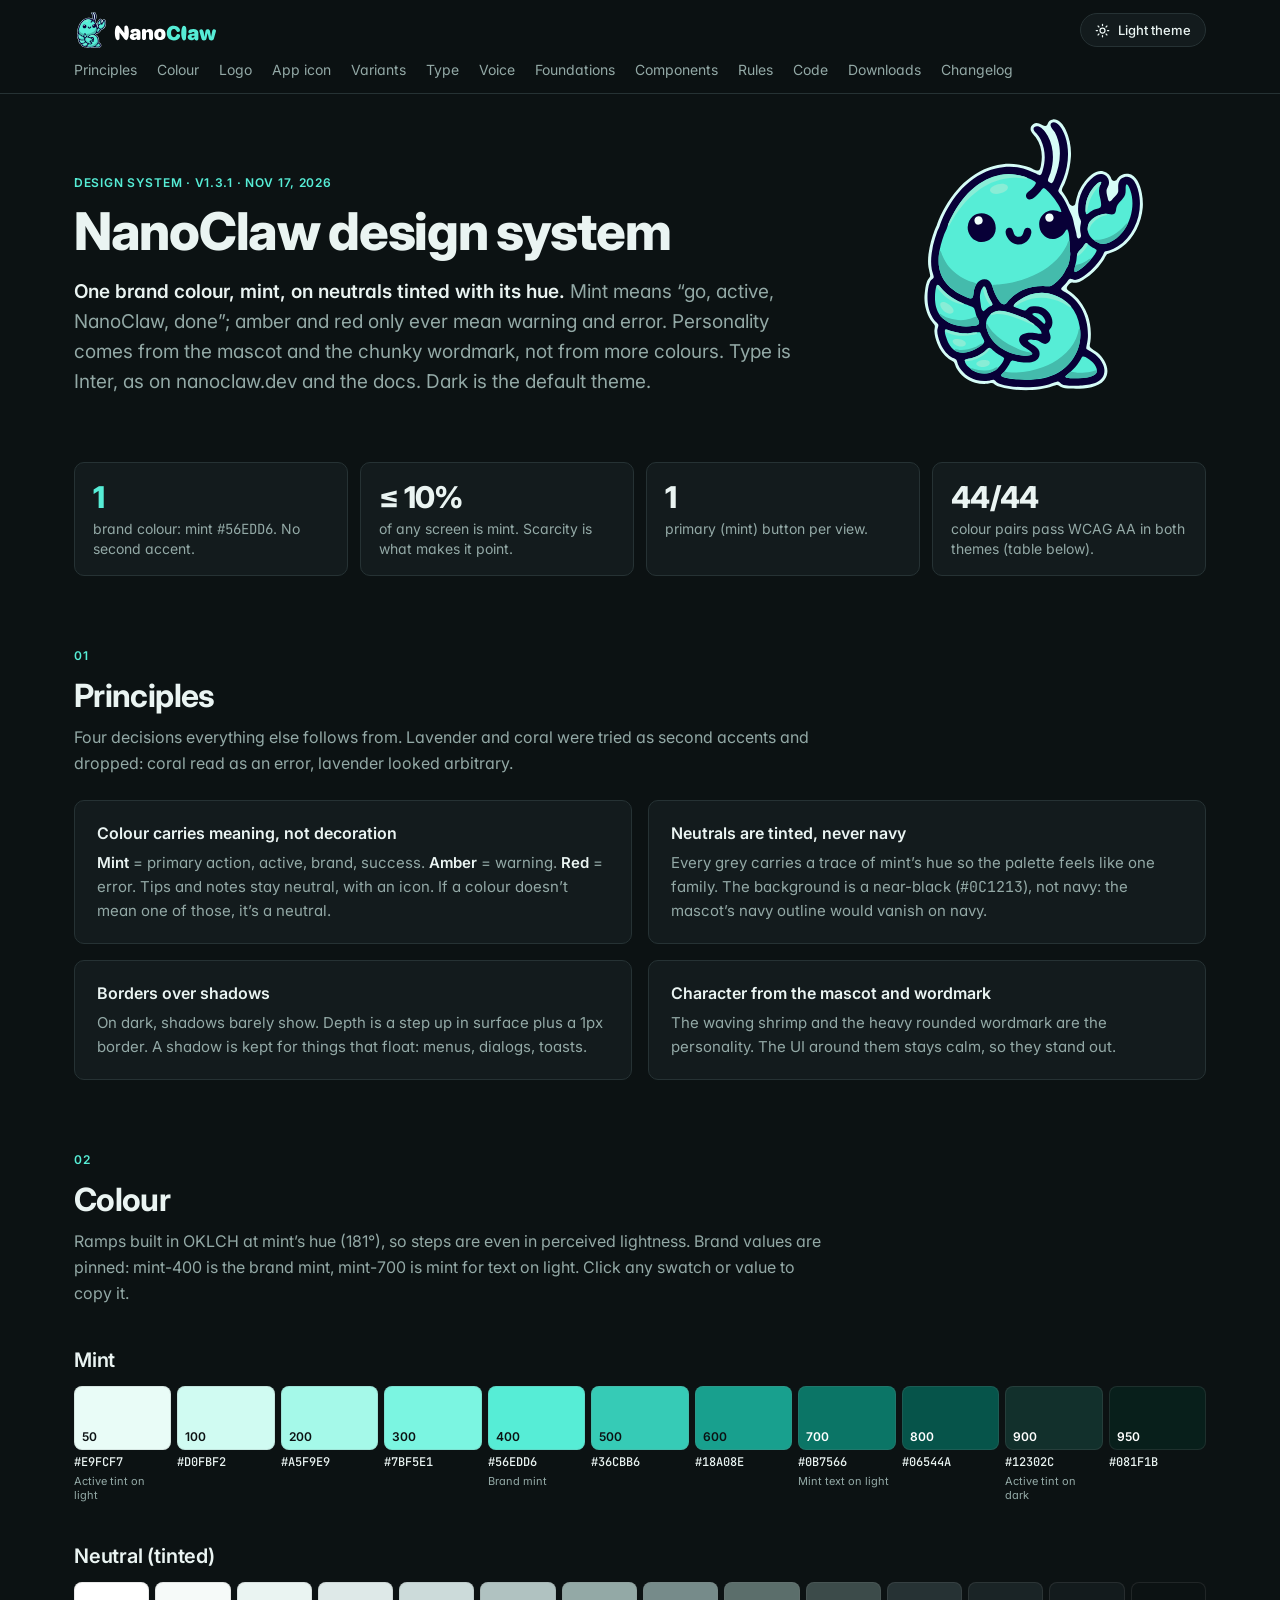
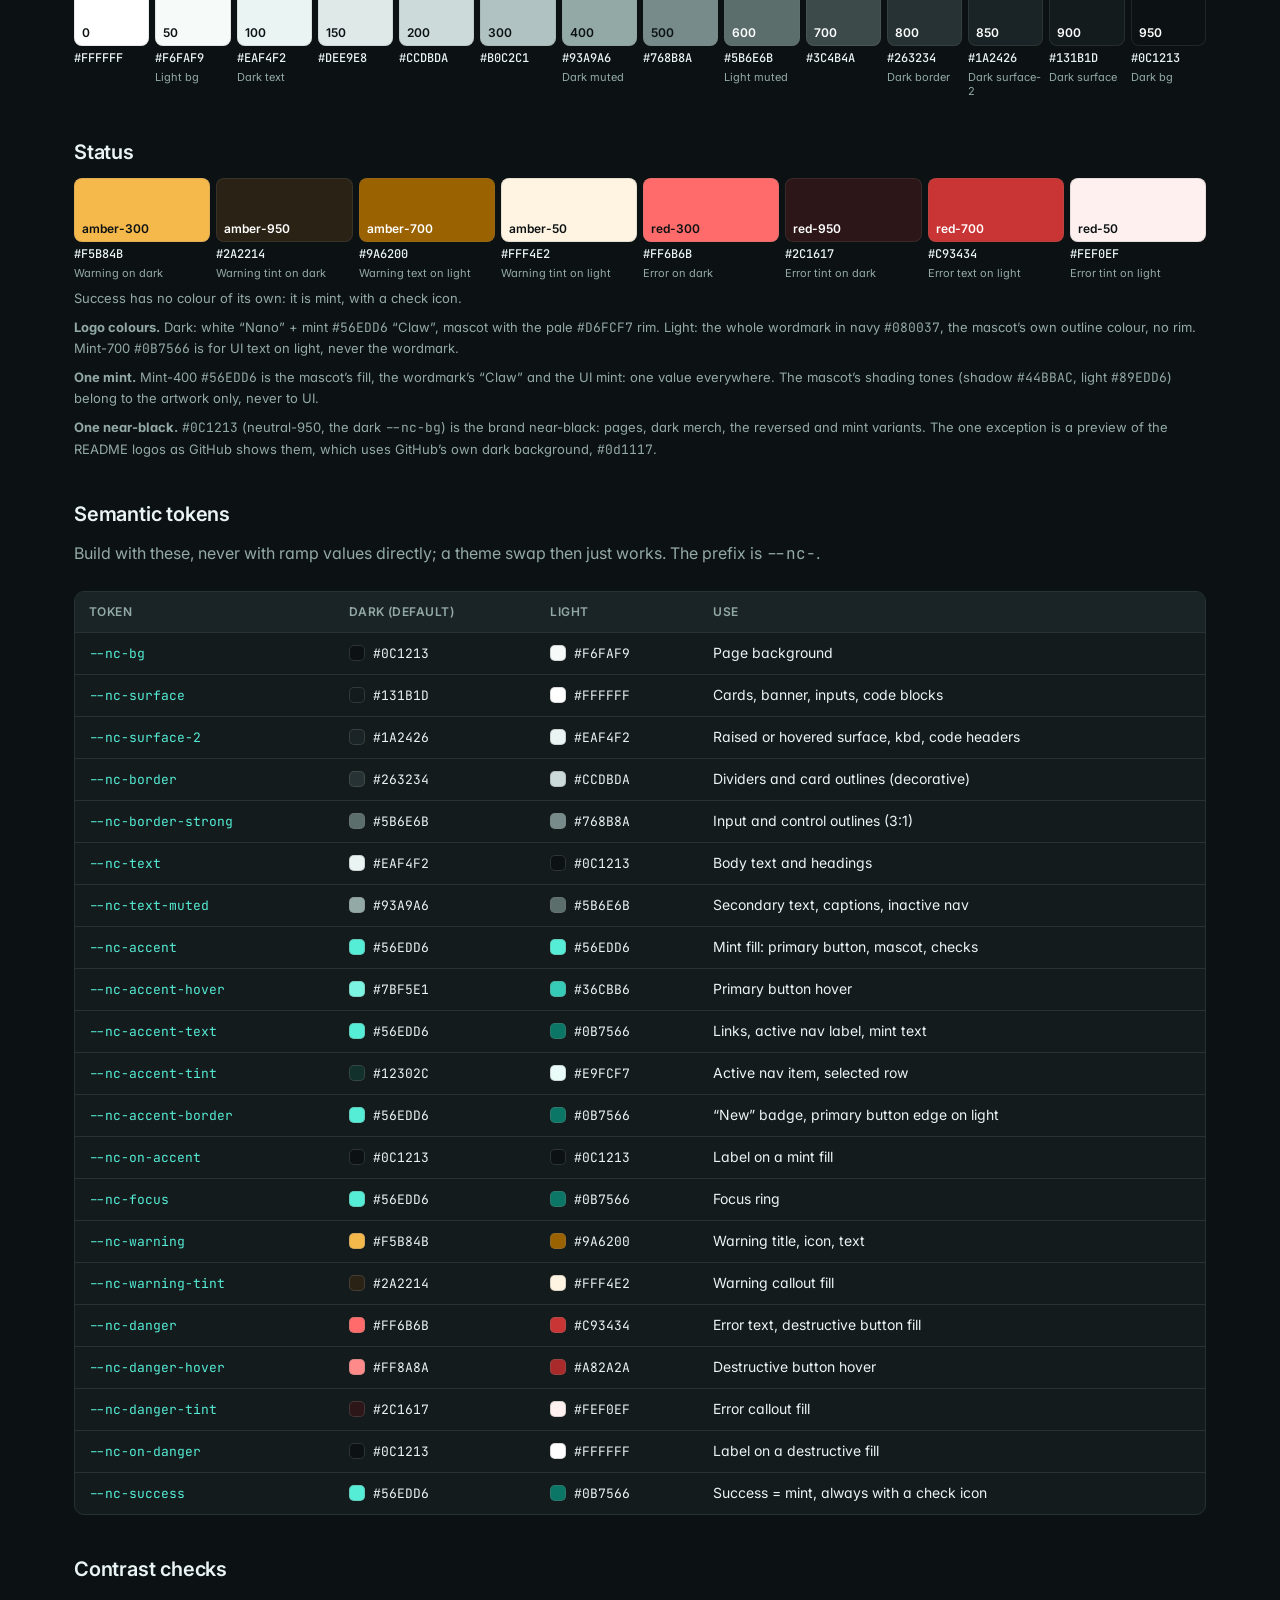
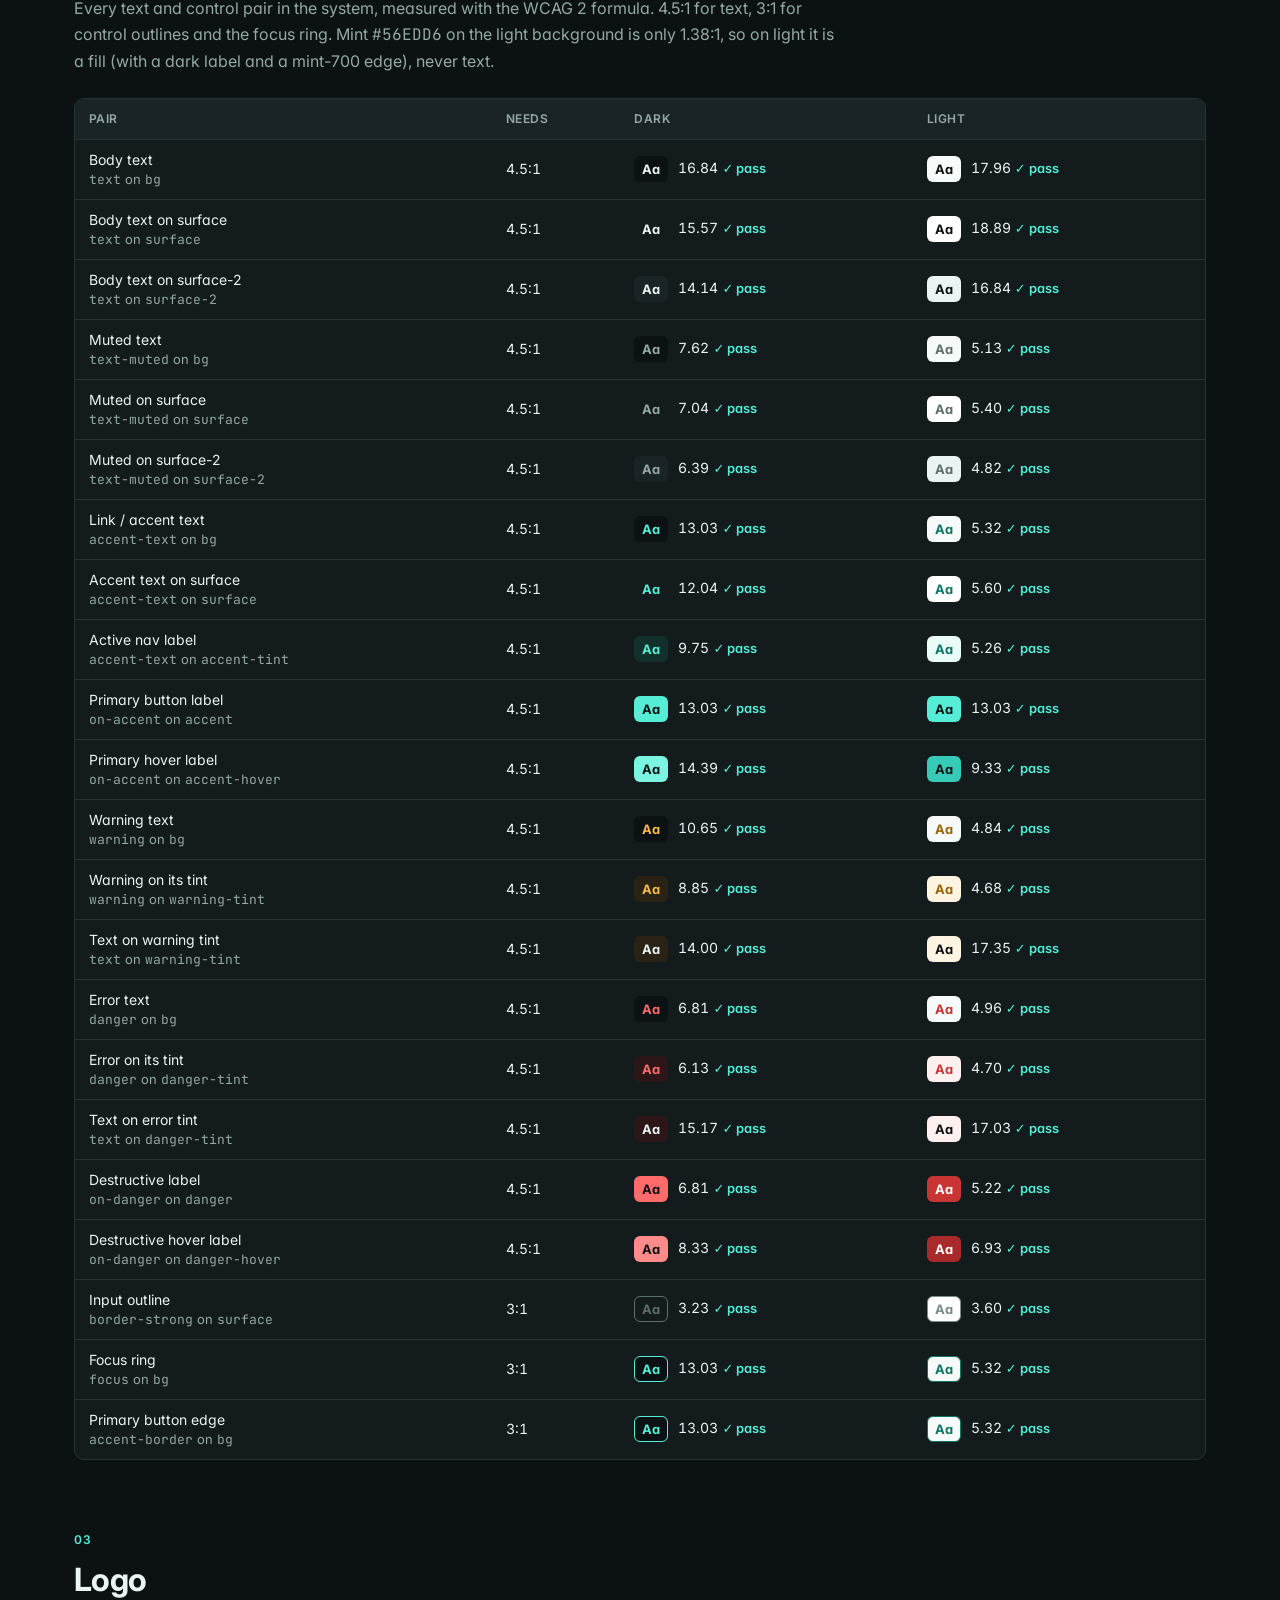
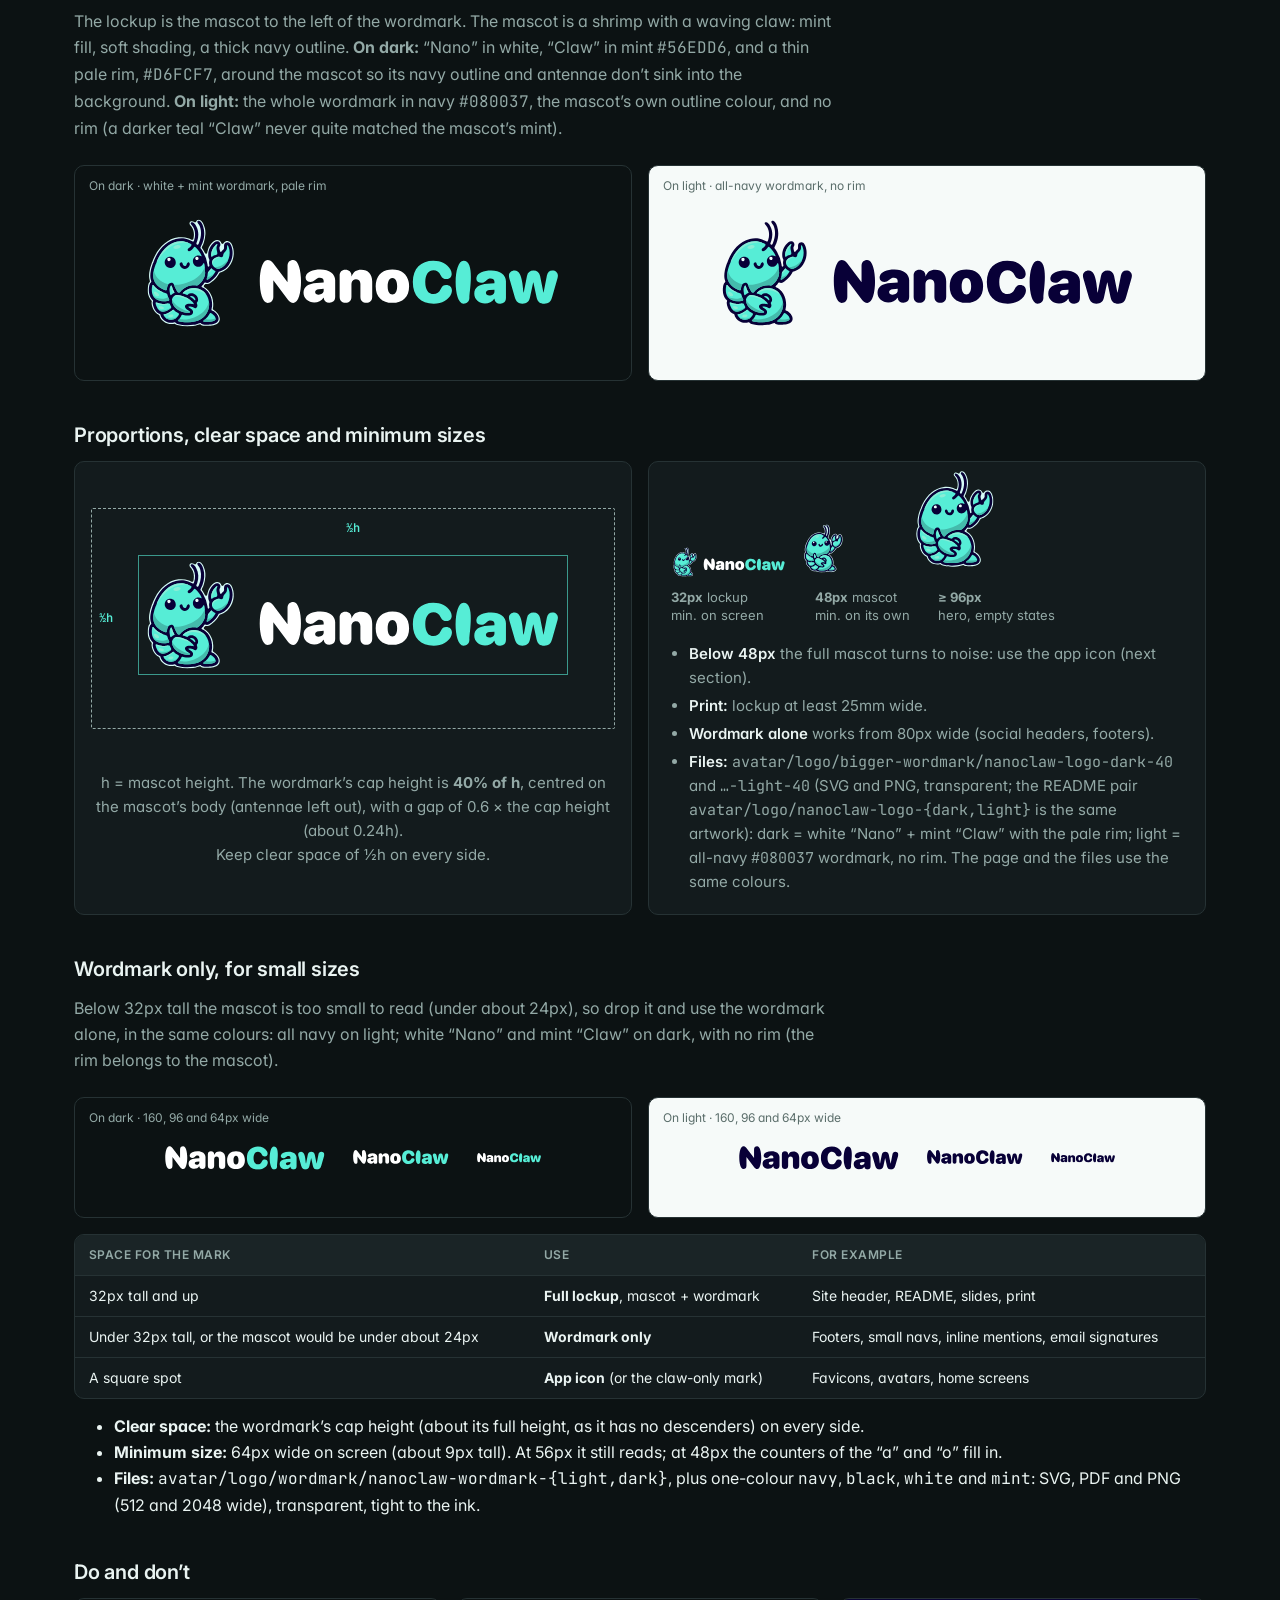
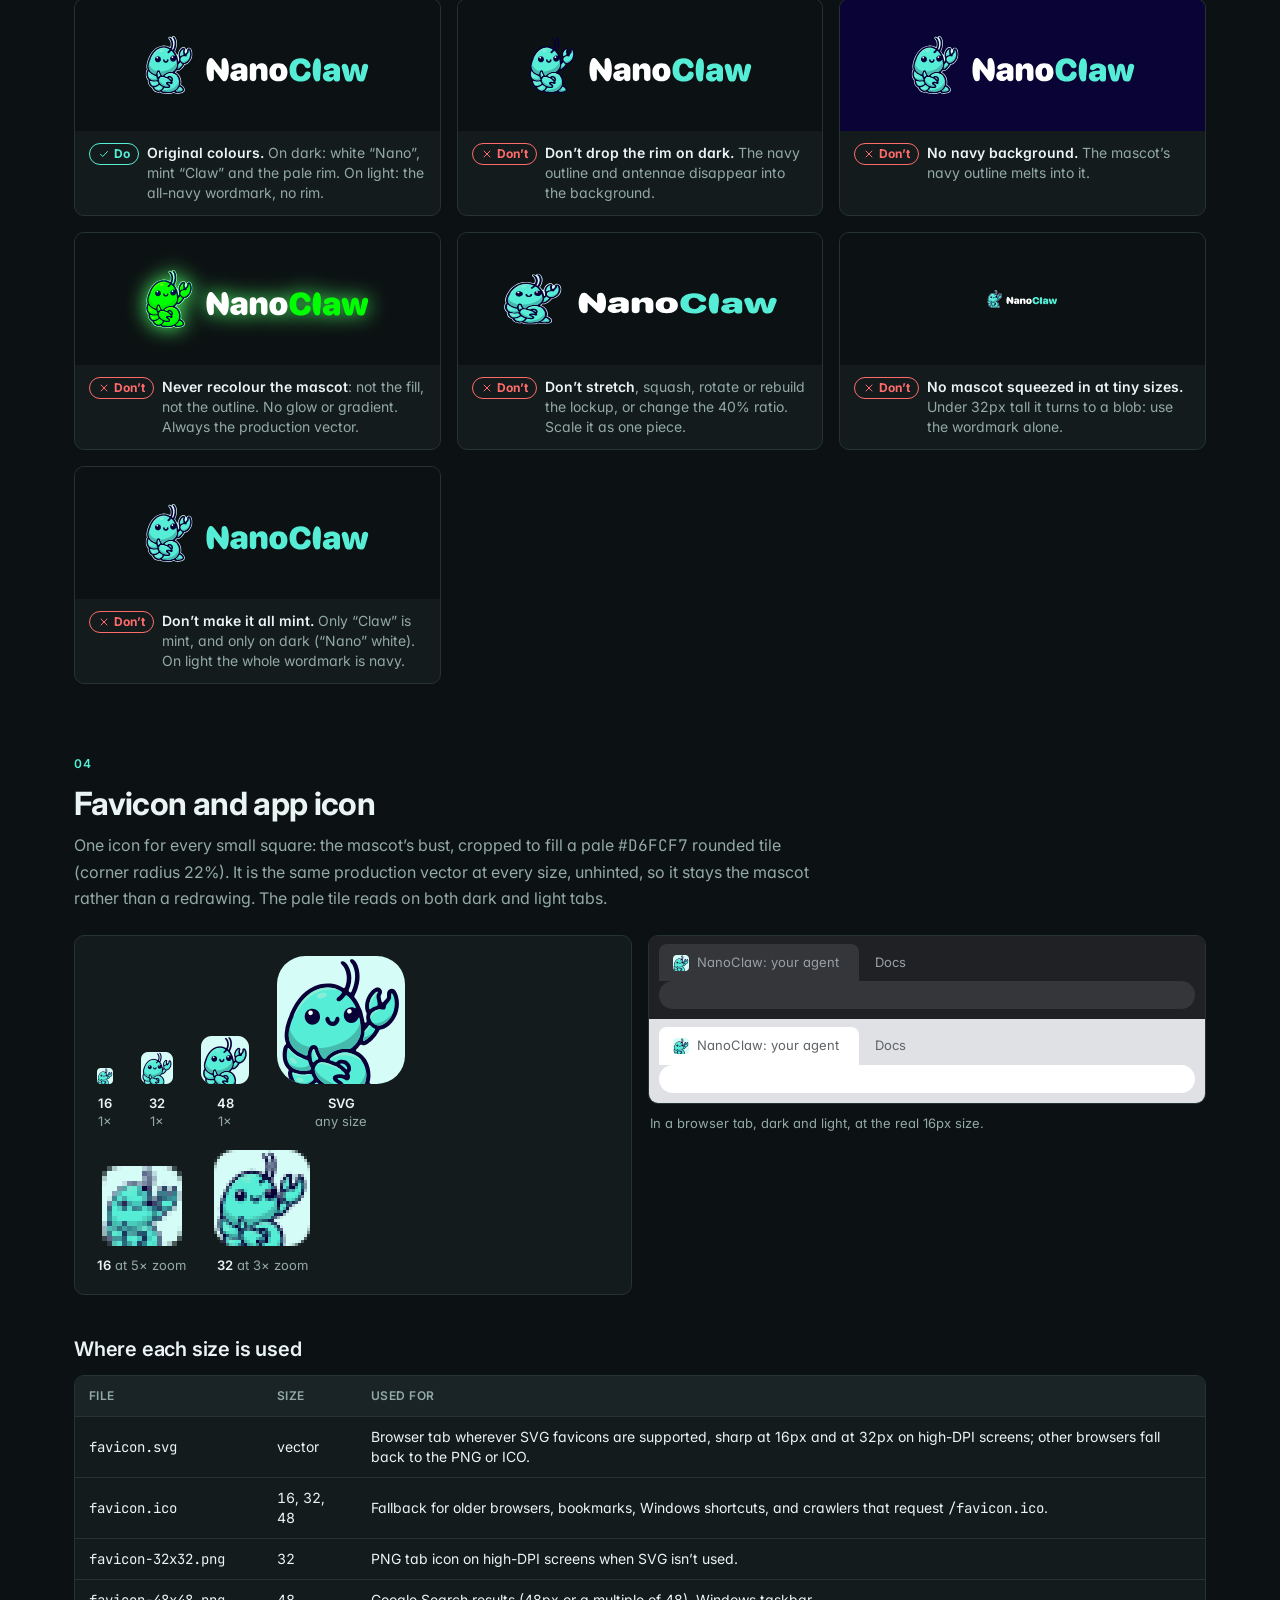
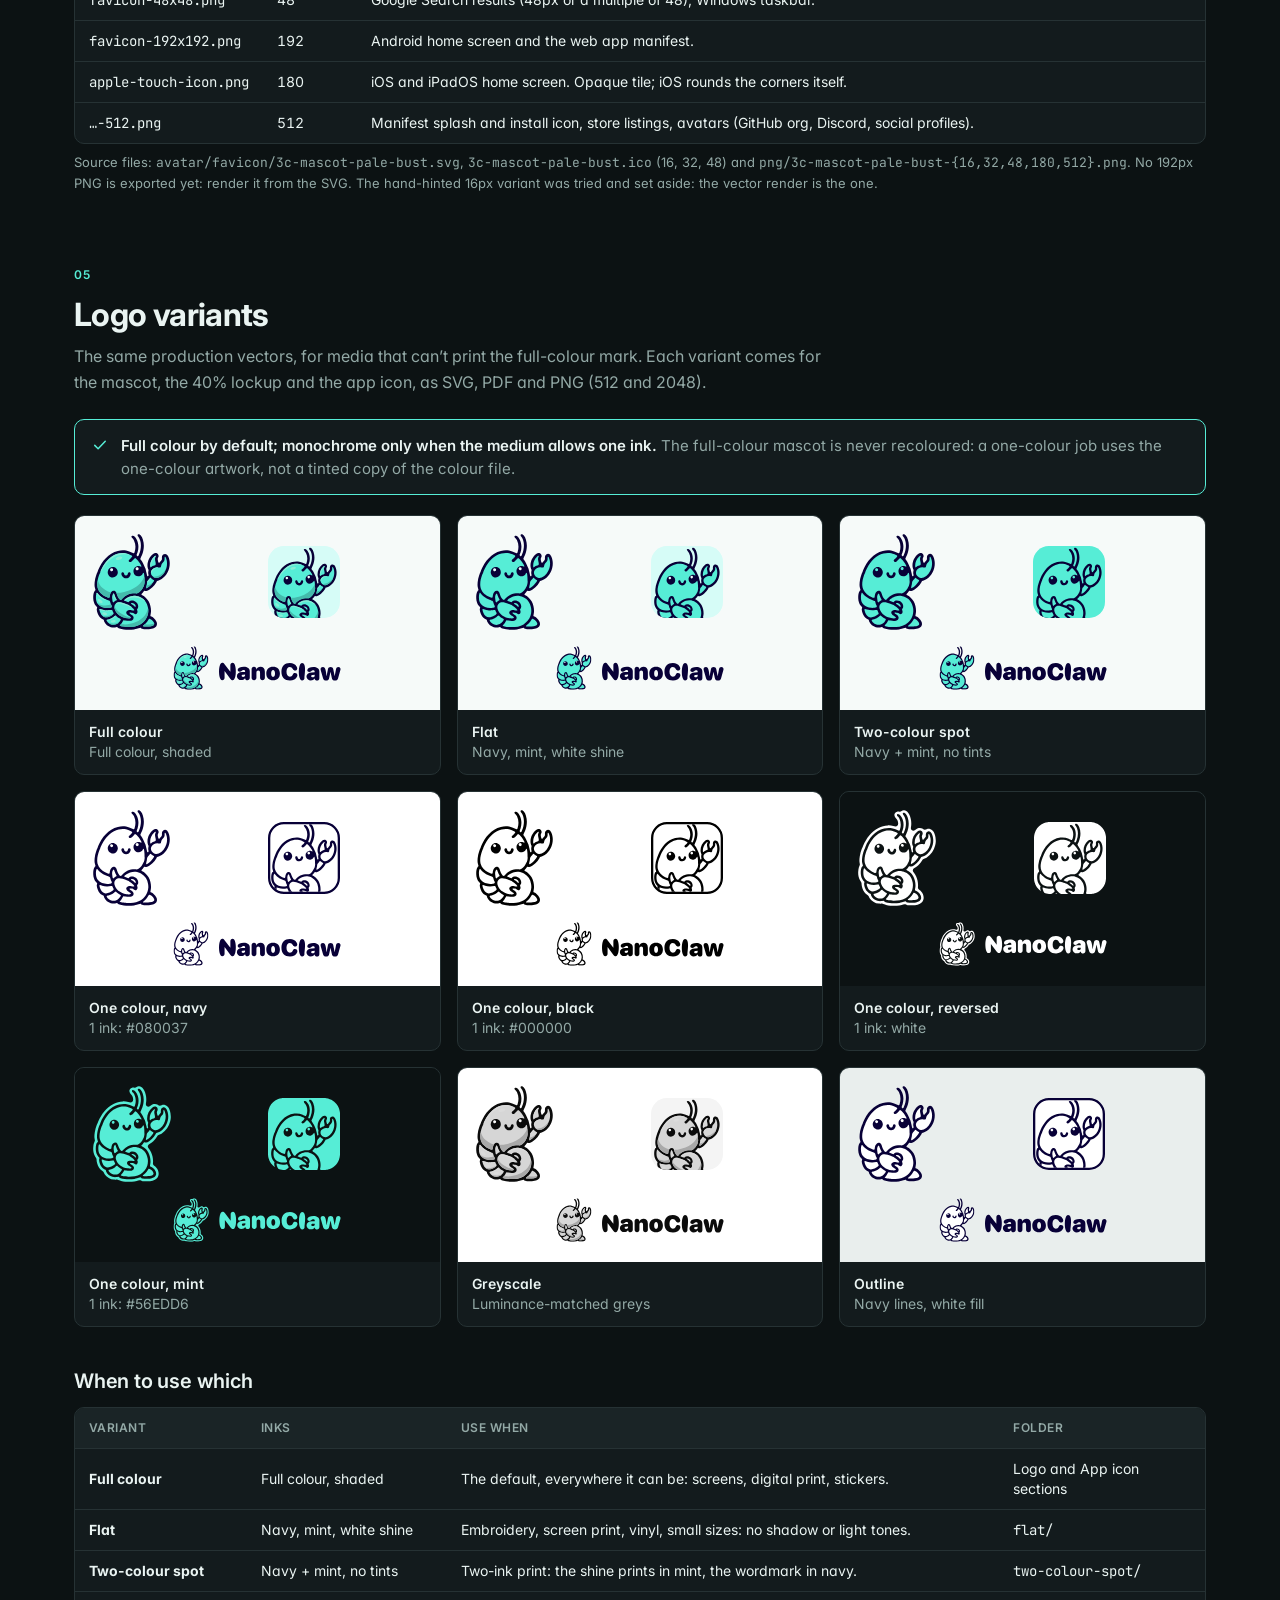
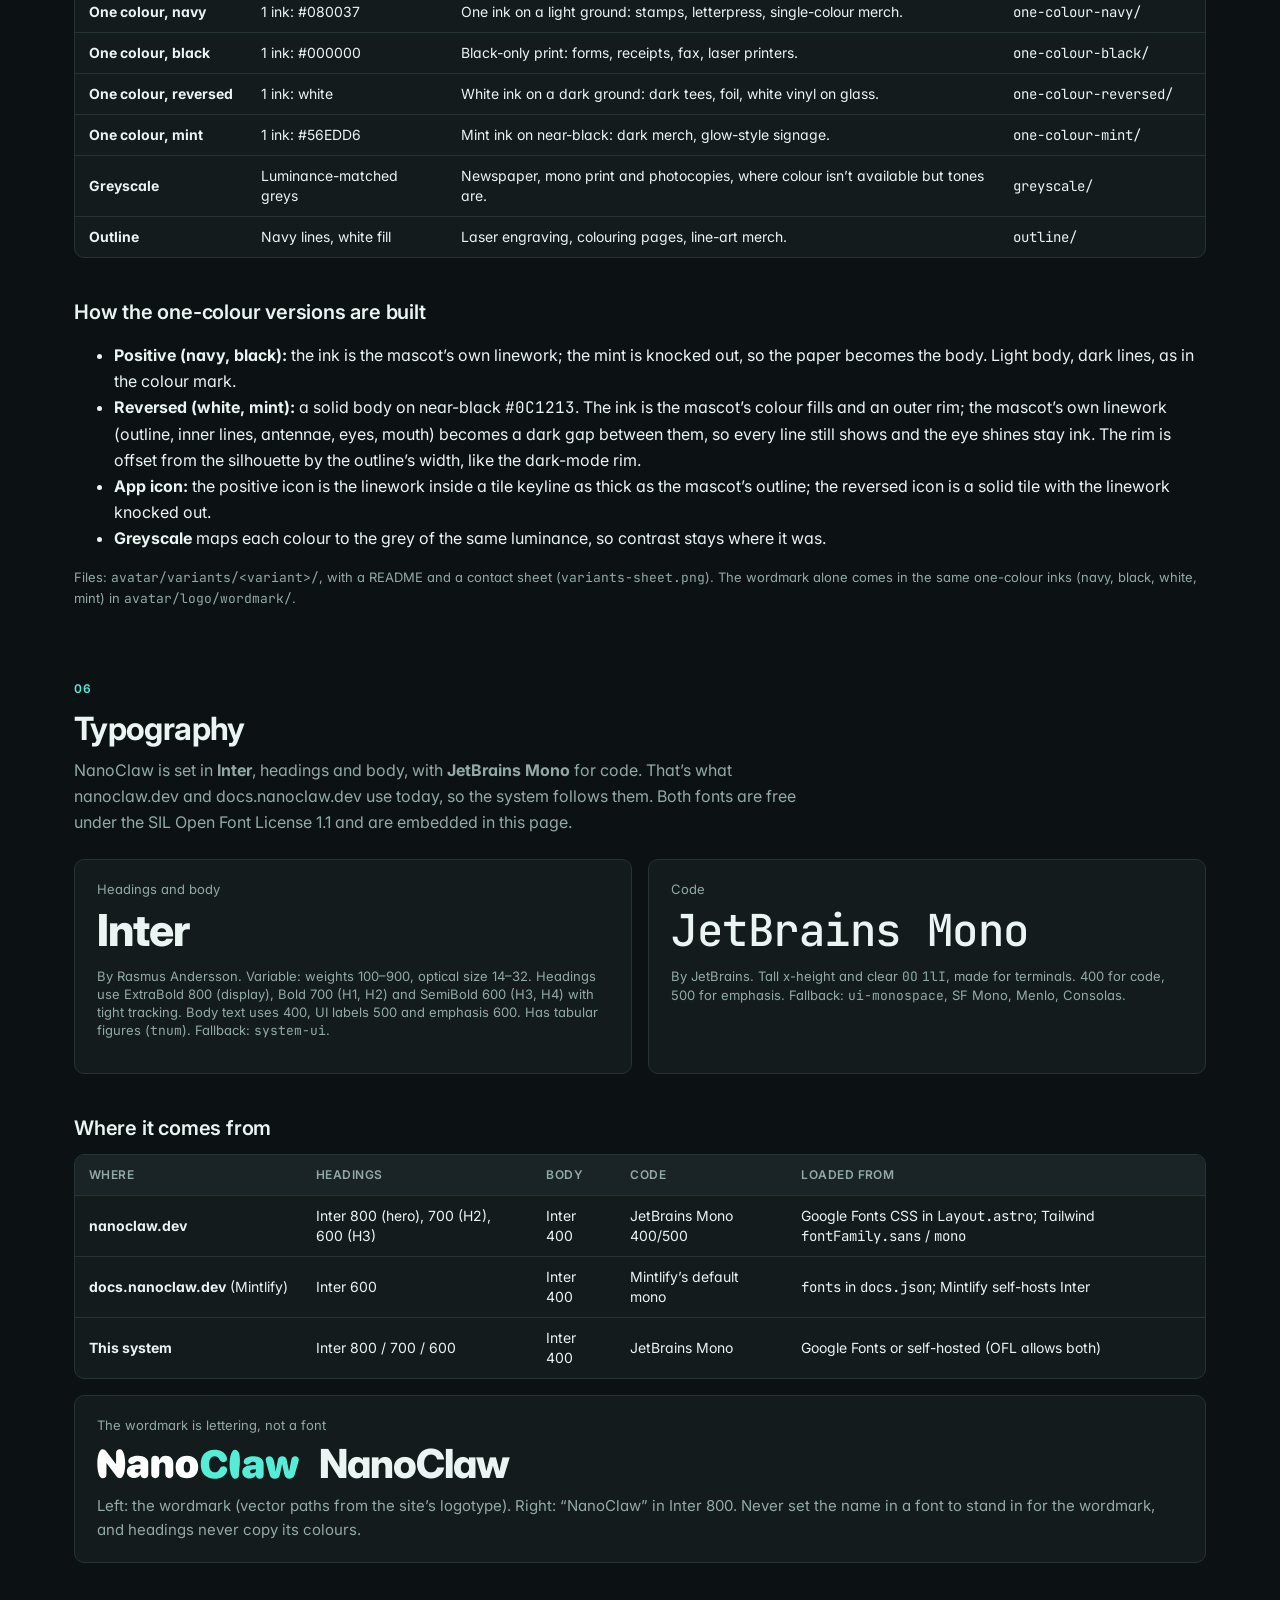
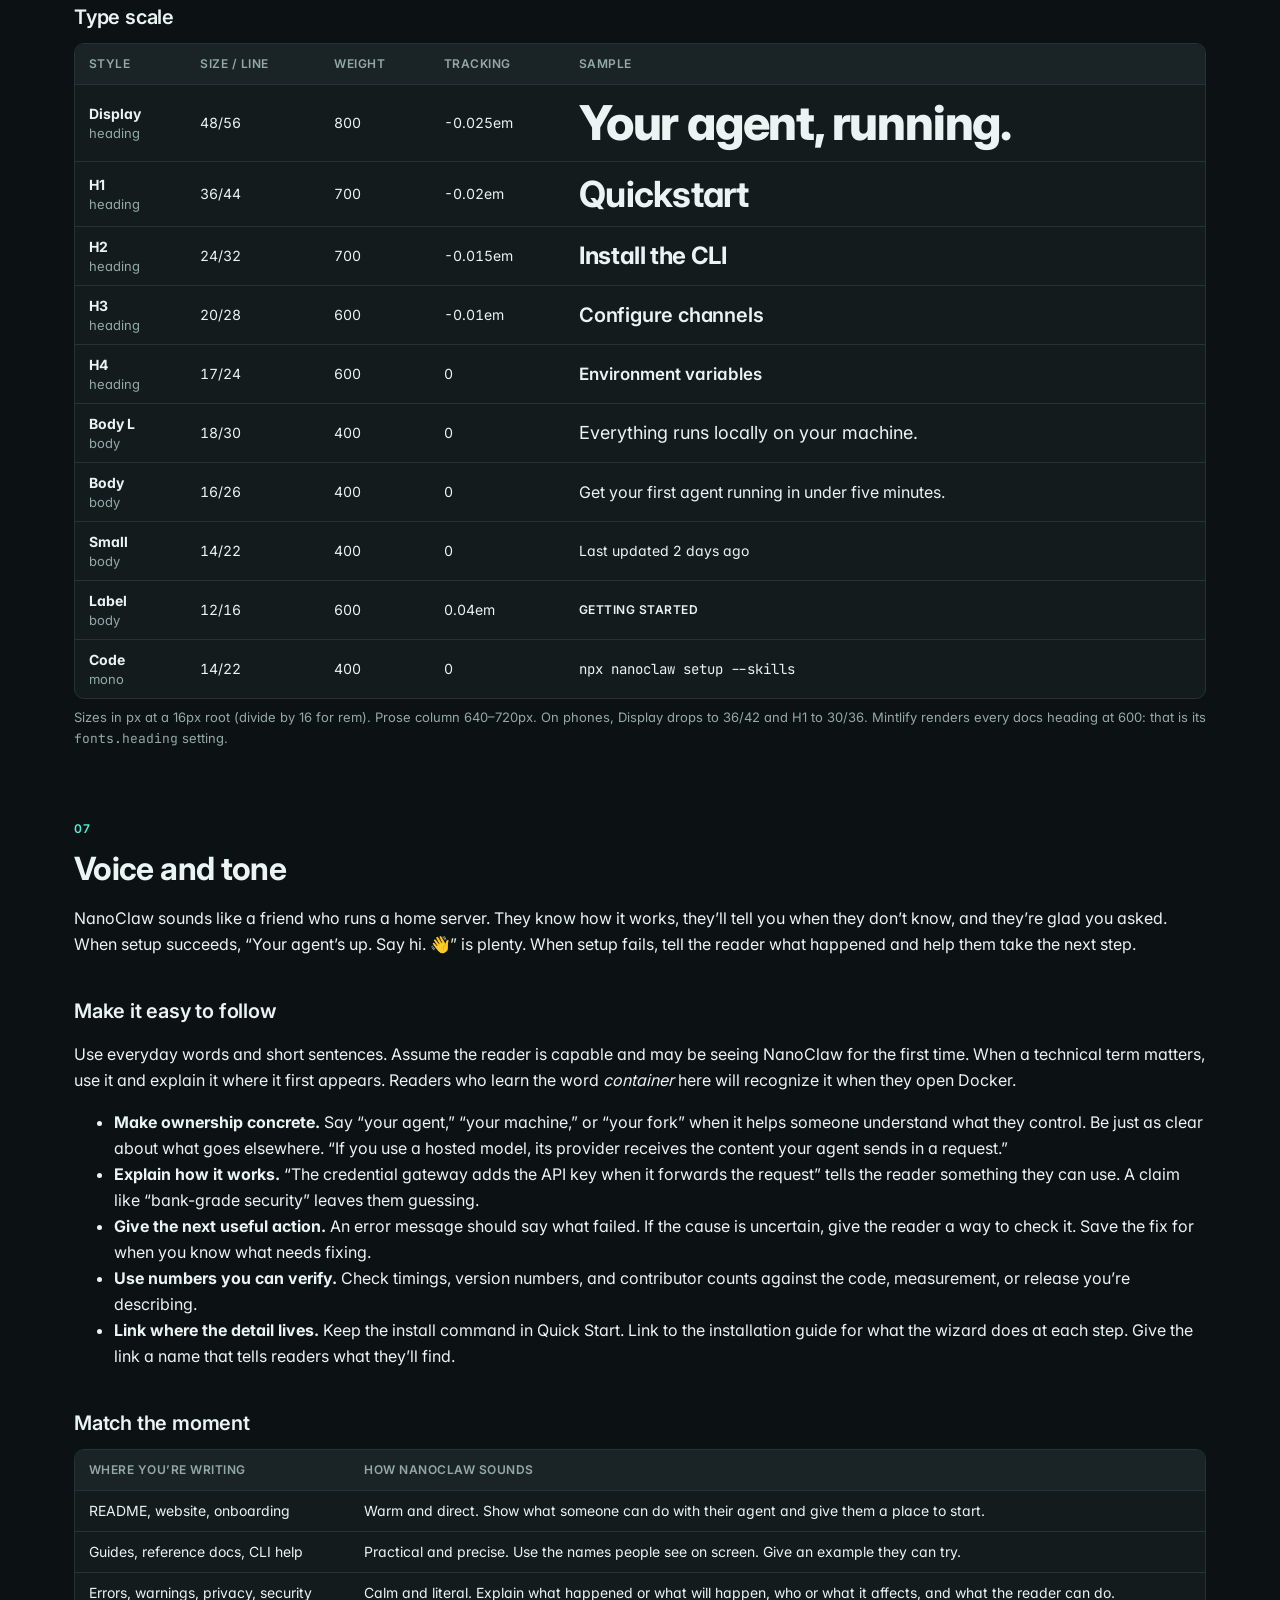
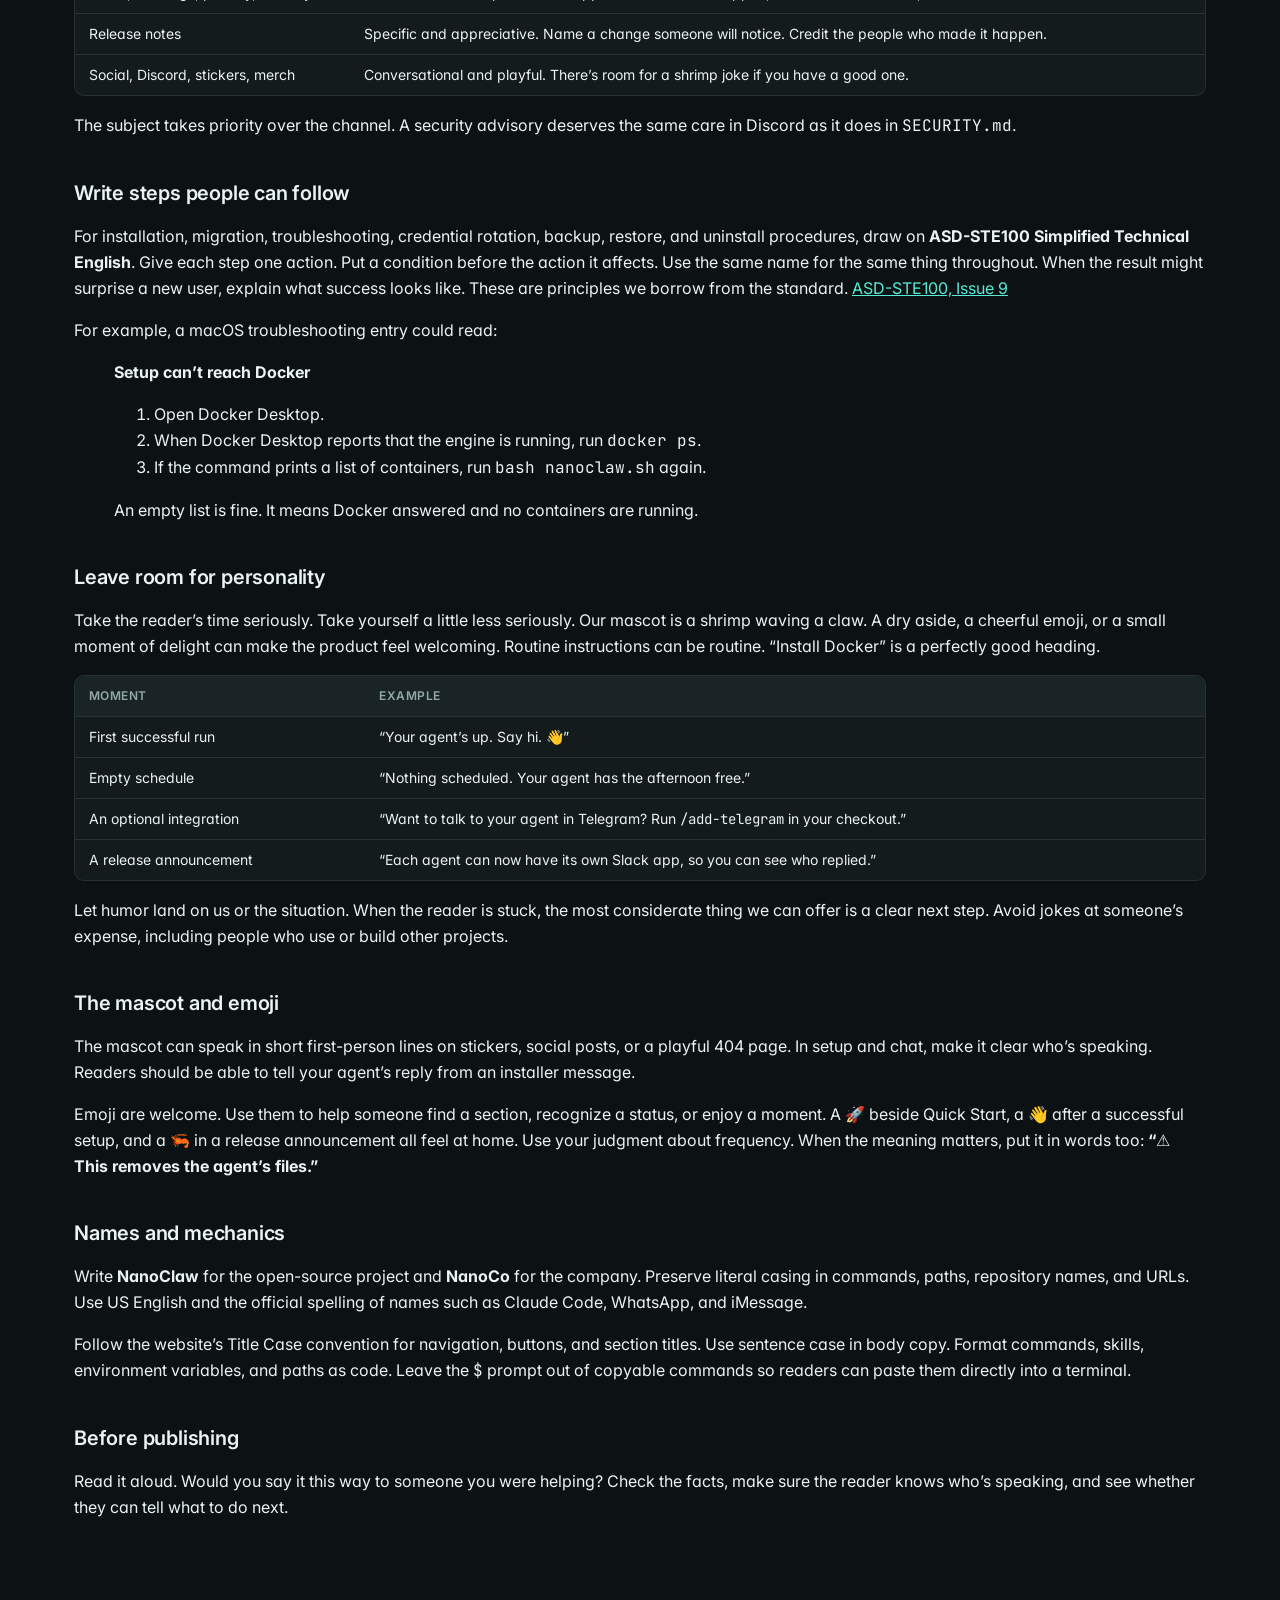
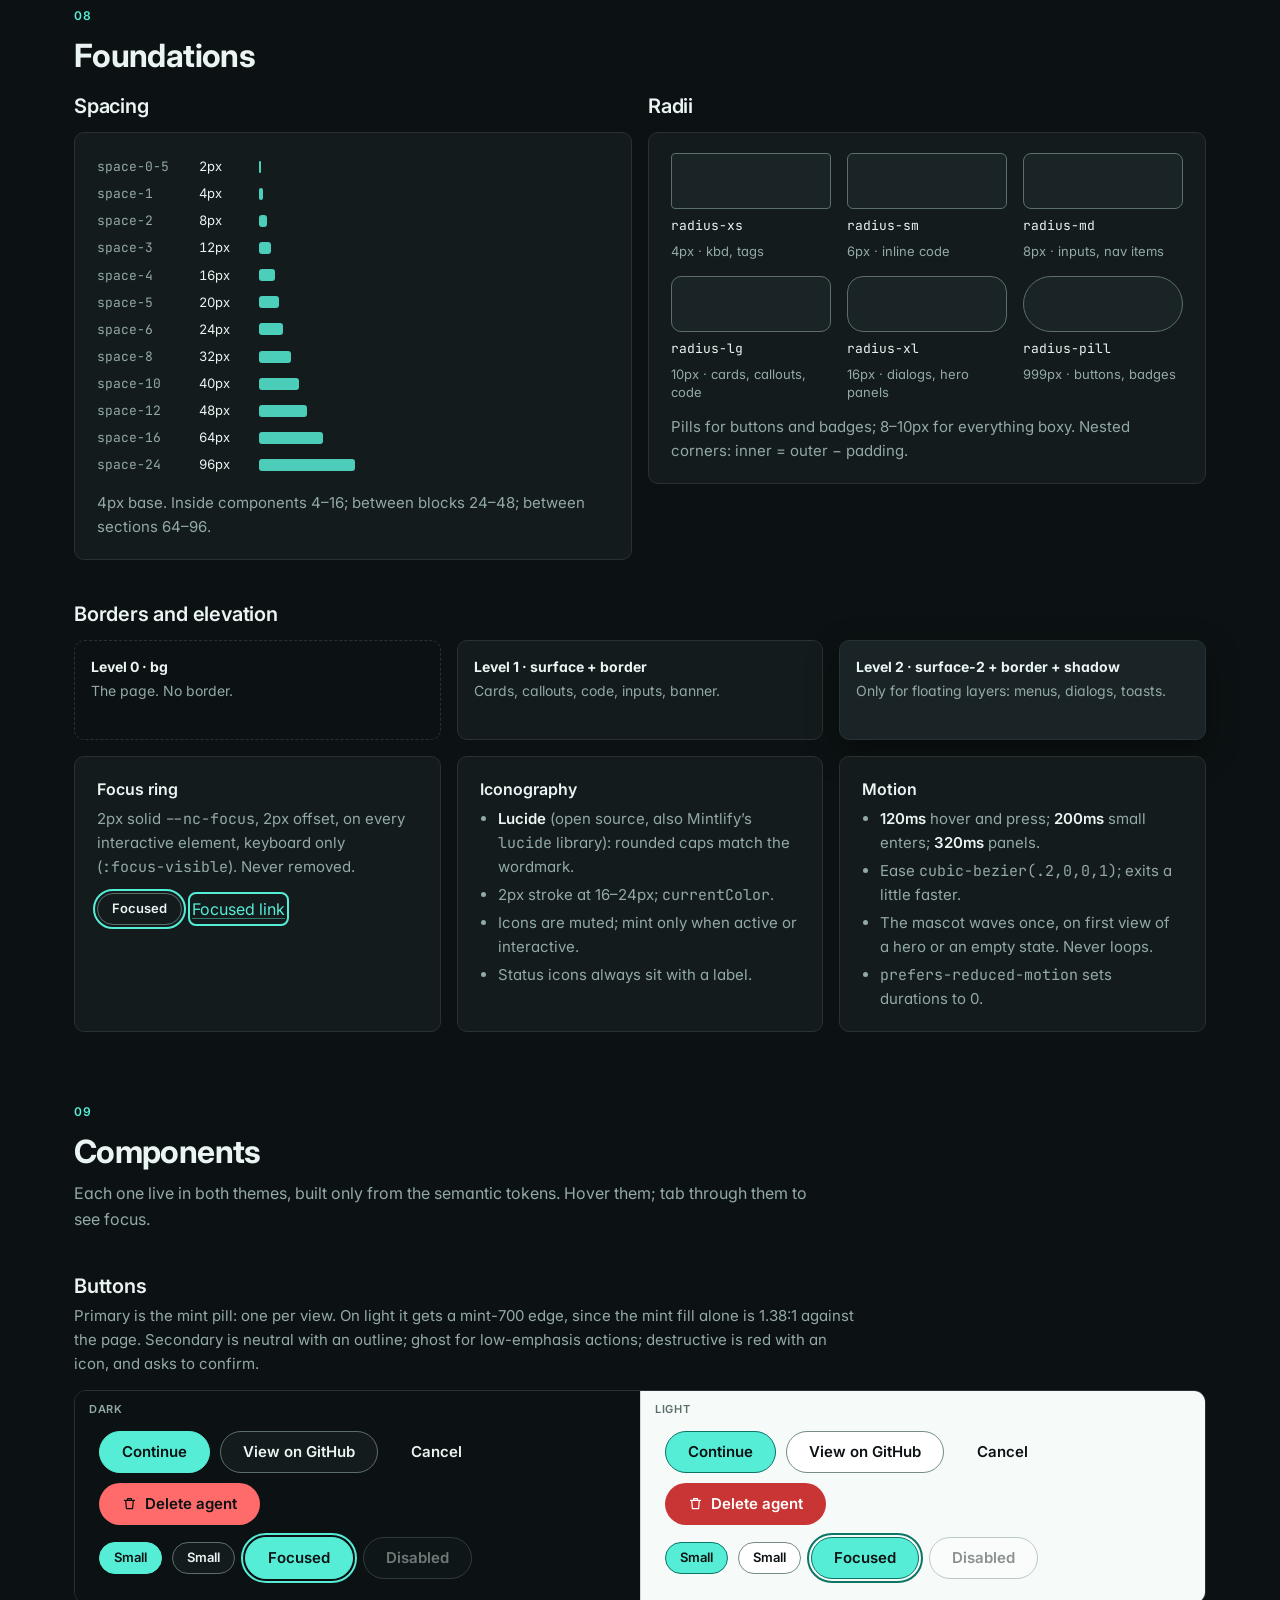
==== commit d8b55e29: "Publish the NanoClaw OSS voice and tone guide" ====
--- a/design-system.html
+++ b/design-system.html
@@ -593,27 +593,94 @@
   <p class="copy-hint">Sizes in px at a 16px root (divide by 16 for rem). Prose column 640–720px. On phones, Display drops to 36/42 and H1 to 30/36. Mintlify renders every docs heading at 600: that is its <code>fonts.heading</code> setting.</p>
 </section>
 <section id="voice">
-  <p class="eyebrow">07</p><h2>Voice and tone</h2>
-  <p class="intro">How nanoclaw.dev and the GitHub README already write. The “Do” lines are quoted from them; the “Don’t” lines are made up to show the opposite.</p>
-  <div class="panel name-panel"><h4>The name</h4><ul>
-    <li><strong>NanoClaw</strong>: one word, capital N and capital C. Never “Nanoclaw”, “Nano Claw”, “Nano-Claw” or “NANOCLAW”.</li>
-    <li>Lowercase <code>nanoclaw</code> only where it is code: commands, URLs and repository names (<code>bash nanoclaw.sh</code>, <code>nanoclaw.dev</code>, <code>nanocoai/nanoclaw</code>).</li>
-    <li>The company is <strong>NanoCo</strong> (“Built by NanoCo”).</li>
-    <li>The mascot has no name: neither the site nor the README gives it one. Call it “the NanoClaw mascot”, and don’t invent a name in copy.</li>
-  </ul></div>
-  <div class="grid2" style="margin-top:16px">
-    <div class="panel"><h4>Concrete, not grand</h4><p>Numbers and nouns over adjectives. Say what it is made of.</p><div class="say"><p><span class="verdict v-do"><svg class="ic" viewBox="0 0 24 24" aria-hidden="true"><path d="M5 12.5 9.5 17 19 7"/></svg>Do</span>“One host process. No microservices.”</p><p><span class="verdict v-dont"><svg class="ic ic-sm" viewBox="0 0 24 24" aria-hidden="true"><path d="M18 6 6 18M6 6l12 12"/></svg>Don’t</span>“A powerful, enterprise-grade agent platform.”</p></div></div>
-    <div class="panel"><h4>Short and direct</h4><p>Short sentences, to “you”. Fragments are fine.</p><div class="say"><p><span class="verdict v-do"><svg class="ic" viewBox="0 0 24 24" aria-hidden="true"><path d="M5 12.5 9.5 17 19 7"/></svg>Do</span>“Secure. Lightweight. Yours.” · “Add only the channels you use.”</p><p><span class="verdict v-dont"><svg class="ic ic-sm" viewBox="0 0 24 24" aria-hidden="true"><path d="M18 6 6 18M6 6l12 12"/></svg>Don’t</span>“Users can leverage an extensible, best-in-class channel framework.”</p></div></div>
-    <div class="panel"><h4>Honest about trade-offs</h4><p>Say what it needs and what it doesn’t do.</p><div class="say"><p><span class="verdict v-do"><svg class="ic" viewBox="0 0 24 24" aria-hidden="true"><path d="M5 12.5 9.5 17 19 7"/></svg>Do</span>“Docker is the only supported container runtime.” · “Comfort with a terminal and git clone is expected.”</p><p><span class="verdict v-dont"><svg class="ic ic-sm" viewBox="0 0 24 24" aria-hidden="true"><path d="M18 6 6 18M6 6l12 12"/></svg>Don’t</span>“Works anywhere, no setup needed.”</p></div></div>
-    <div class="panel"><h4>Show the mechanism</h4><p>Explain safety by how it works, not by reassurance.</p><div class="say"><p><span class="verdict v-do"><svg class="ic" viewBox="0 0 24 24" aria-hidden="true"><path d="M5 12.5 9.5 17 19 7"/></svg>Do</span>“Agents run in Linux containers and can only see what’s explicitly mounted.”</p><p><span class="verdict v-dont"><svg class="ic ic-sm" viewBox="0 0 24 24" aria-hidden="true"><path d="M18 6 6 18M6 6l12 12"/></svg>Don’t</span>“Bank-grade security keeps your data safe.”</p></div></div>
-  </div>
-  <h3>Basics</h3>
-  <ul>
-    <li><strong>Capitals:</strong> on the site, navigation, buttons and section titles are Title Case (“Get Started”, “Quick Start”, “What It Supports”); card titles, list lead-ins and body text are sentence case (“Multi-channel messaging”, “Small enough to understand.”). Other names keep their own casing: Claude Code, WhatsApp, iMessage, OneCLI.</li>
-    <li><strong>Spelling:</strong> product copy is US English (“customization”, “behavior”).</li>
-    <li><strong>Emoji:</strong> the site uses one emoji as the icon of each feature and philosophy card; the README uses none in its prose. No emoji in headings, body text or buttons. New UI uses Lucide icons (Foundations), not emoji.</li>
-    <li><strong>Code:</strong> anything you type or that is a file goes in code style: commands, skills (<code>/add-telegram</code>), environment variables (<code>NANOCLAW_NO_DIAGNOSTICS=1</code>), paths. Commands people copy go in a block, one per line, with no <code>$</code> prompt (as in the README); a <code>$</code> prompt only in a terminal mock-up (as on the site).</li>
-  </ul>
+<p class="eyebrow">07</p><h2>Voice and tone</h2>
+<p>NanoClaw sounds like a friend who runs a home server. They know how it works, they’ll tell you when they don’t know, and they’re glad you asked. When setup succeeds, “Your agent’s up. Say hi. 👋” is plenty. When setup fails, tell the reader what happened and help them take the next step.</p>
+<h3>Make it easy to follow</h3>
+<p>Use everyday words and short sentences. Assume the reader is capable and may be seeing NanoClaw for the first time. When a technical term matters, use it and explain it where it first appears. Readers who learn the word <em>container</em> here will recognize it when they open Docker.</p>
+<ul>
+<li><strong>Make ownership concrete.</strong> Say “your agent,” “your machine,” or “your fork” when it helps someone understand what they control. Be just as clear about what goes elsewhere. “If you use a hosted model, its provider receives the content your agent sends in a request.”</li>
+<li><strong>Explain how it works.</strong> “The credential gateway adds the API key when it forwards the request” tells the reader something they can use. A claim like “bank-grade security” leaves them guessing.</li>
+<li><strong>Give the next useful action.</strong> An error message should say what failed. If the cause is uncertain, give the reader a way to check it. Save the fix for when you know what needs fixing.</li>
+<li><strong>Use numbers you can verify.</strong> Check timings, version numbers, and contributor counts against the code, measurement, or release you’re describing.</li>
+<li><strong>Link where the detail lives.</strong> Keep the install command in Quick Start. Link to the installation guide for what the wizard does at each step. Give the link a name that tells readers what they’ll find.</li>
+</ul>
+<h3>Match the moment</h3>
+<div class="tbl-wrap"><table>
+<thead>
+<tr>
+<th>Where you’re writing</th>
+<th>How NanoClaw sounds</th>
+</tr>
+</thead>
+<tbody><tr>
+<td>README, website, onboarding</td>
+<td>Warm and direct. Show what someone can do with their agent and give them a place to start.</td>
+</tr>
+<tr>
+<td>Guides, reference docs, CLI help</td>
+<td>Practical and precise. Use the names people see on screen. Give an example they can try.</td>
+</tr>
+<tr>
+<td>Errors, warnings, privacy, security</td>
+<td>Calm and literal. Explain what happened or what will happen, who or what it affects, and what the reader can do.</td>
+</tr>
+<tr>
+<td>Release notes</td>
+<td>Specific and appreciative. Name a change someone will notice. Credit the people who made it happen.</td>
+</tr>
+<tr>
+<td>Social, Discord, stickers, merch</td>
+<td>Conversational and playful. There’s room for a shrimp joke if you have a good one.</td>
+</tr>
+</tbody></table></div>
+<p>The subject takes priority over the channel. A security advisory deserves the same care in Discord as it does in <code>SECURITY.md</code>.</p>
+<h3>Write steps people can follow</h3>
+<p>For installation, migration, troubleshooting, credential rotation, backup, restore, and uninstall procedures, draw on <strong>ASD-STE100 Simplified Technical English</strong>. Give each step one action. Put a condition before the action it affects. Use the same name for the same thing throughout. When the result might surprise a new user, explain what success looks like. These are principles we borrow from the standard. <a href="https://www.asd-ste100.org/assets/files/ASD-STE100_ISSUE9.pdf">ASD-STE100, Issue 9</a></p>
+<p>For example, a macOS troubleshooting entry could read:</p>
+<blockquote>
+<p><strong>Setup can’t reach Docker</strong></p>
+<ol>
+<li>Open Docker Desktop.</li>
+<li>When Docker Desktop reports that the engine is running, run <code>docker ps</code>.</li>
+<li>If the command prints a list of containers, run <code>bash nanoclaw.sh</code> again.</li>
+</ol>
+<p>An empty list is fine. It means Docker answered and no containers are running.</p>
+</blockquote>
+<h3>Leave room for personality</h3>
+<p>Take the reader’s time seriously. Take yourself a little less seriously. Our mascot is a shrimp waving a claw. A dry aside, a cheerful emoji, or a small moment of delight can make the product feel welcoming. Routine instructions can be routine. “Install Docker” is a perfectly good heading.</p>
+<div class="tbl-wrap"><table>
+<thead>
+<tr>
+<th>Moment</th>
+<th>Example</th>
+</tr>
+</thead>
+<tbody><tr>
+<td>First successful run</td>
+<td>“Your agent’s up. Say hi. 👋”</td>
+</tr>
+<tr>
+<td>Empty schedule</td>
+<td>“Nothing scheduled. Your agent has the afternoon free.”</td>
+</tr>
+<tr>
+<td>An optional integration</td>
+<td>“Want to talk to your agent in Telegram? Run <code>/add-telegram</code> in your checkout.”</td>
+</tr>
+<tr>
+<td>A release announcement</td>
+<td>“Each agent can now have its own Slack app, so you can see who replied.”</td>
+</tr>
+</tbody></table></div>
+<p>Let humor land on us or the situation. When the reader is stuck, the most considerate thing we can offer is a clear next step. Avoid jokes at someone’s expense, including people who use or build other projects.</p>
+<h3>The mascot and emoji</h3>
+<p>The mascot can speak in short first-person lines on stickers, social posts, or a playful 404 page. In setup and chat, make it clear who’s speaking. Readers should be able to tell your agent’s reply from an installer message.</p>
+<p>Emoji are welcome. Use them to help someone find a section, recognize a status, or enjoy a moment. A 🚀 beside Quick Start, a 👋 after a successful setup, and a 🦐 in a release announcement all feel at home. Use your judgment about frequency. When the meaning matters, put it in words too: <strong>“⚠️ This removes the agent’s files.”</strong></p>
+<h3>Names and mechanics</h3>
+<p>Write <strong>NanoClaw</strong> for the open-source project and <strong>NanoCo</strong> for the company. Preserve literal casing in commands, paths, repository names, and URLs. Use US English and the official spelling of names such as Claude Code, WhatsApp, and iMessage.</p>
+<p>Follow the website’s Title Case convention for navigation, buttons, and section titles. Use sentence case in body copy. Format commands, skills, environment variables, and paths as code. Leave the <code>$</code> prompt out of copyable commands so readers can paste them directly into a terminal.</p>
+<h3>Before publishing</h3>
+<p>Read it aloud. Would you say it this way to someone you were helping? Check the facts, make sure the reader knows who’s speaking, and see whether they can tell what to do next.</p>
 </section>
 <section id="foundations">
   <p class="eyebrow">08</p><h2>Foundations</h2>
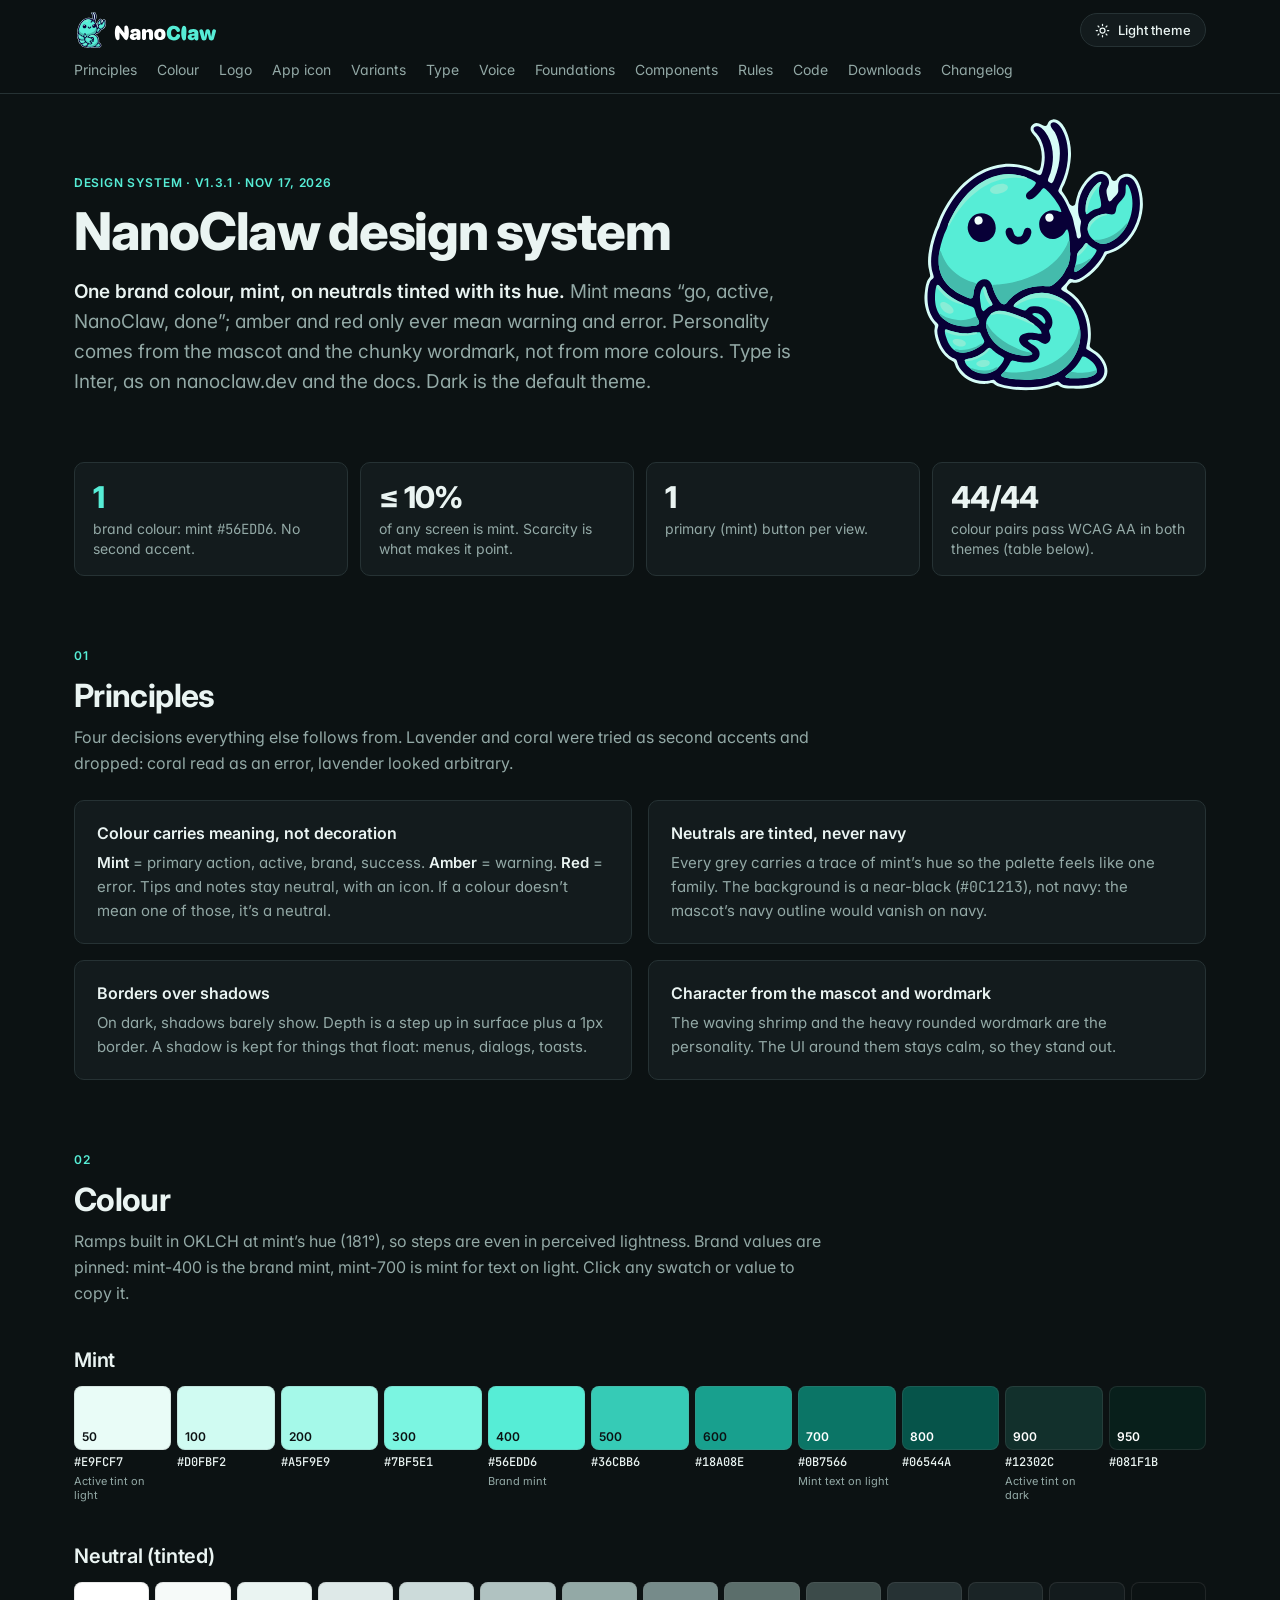
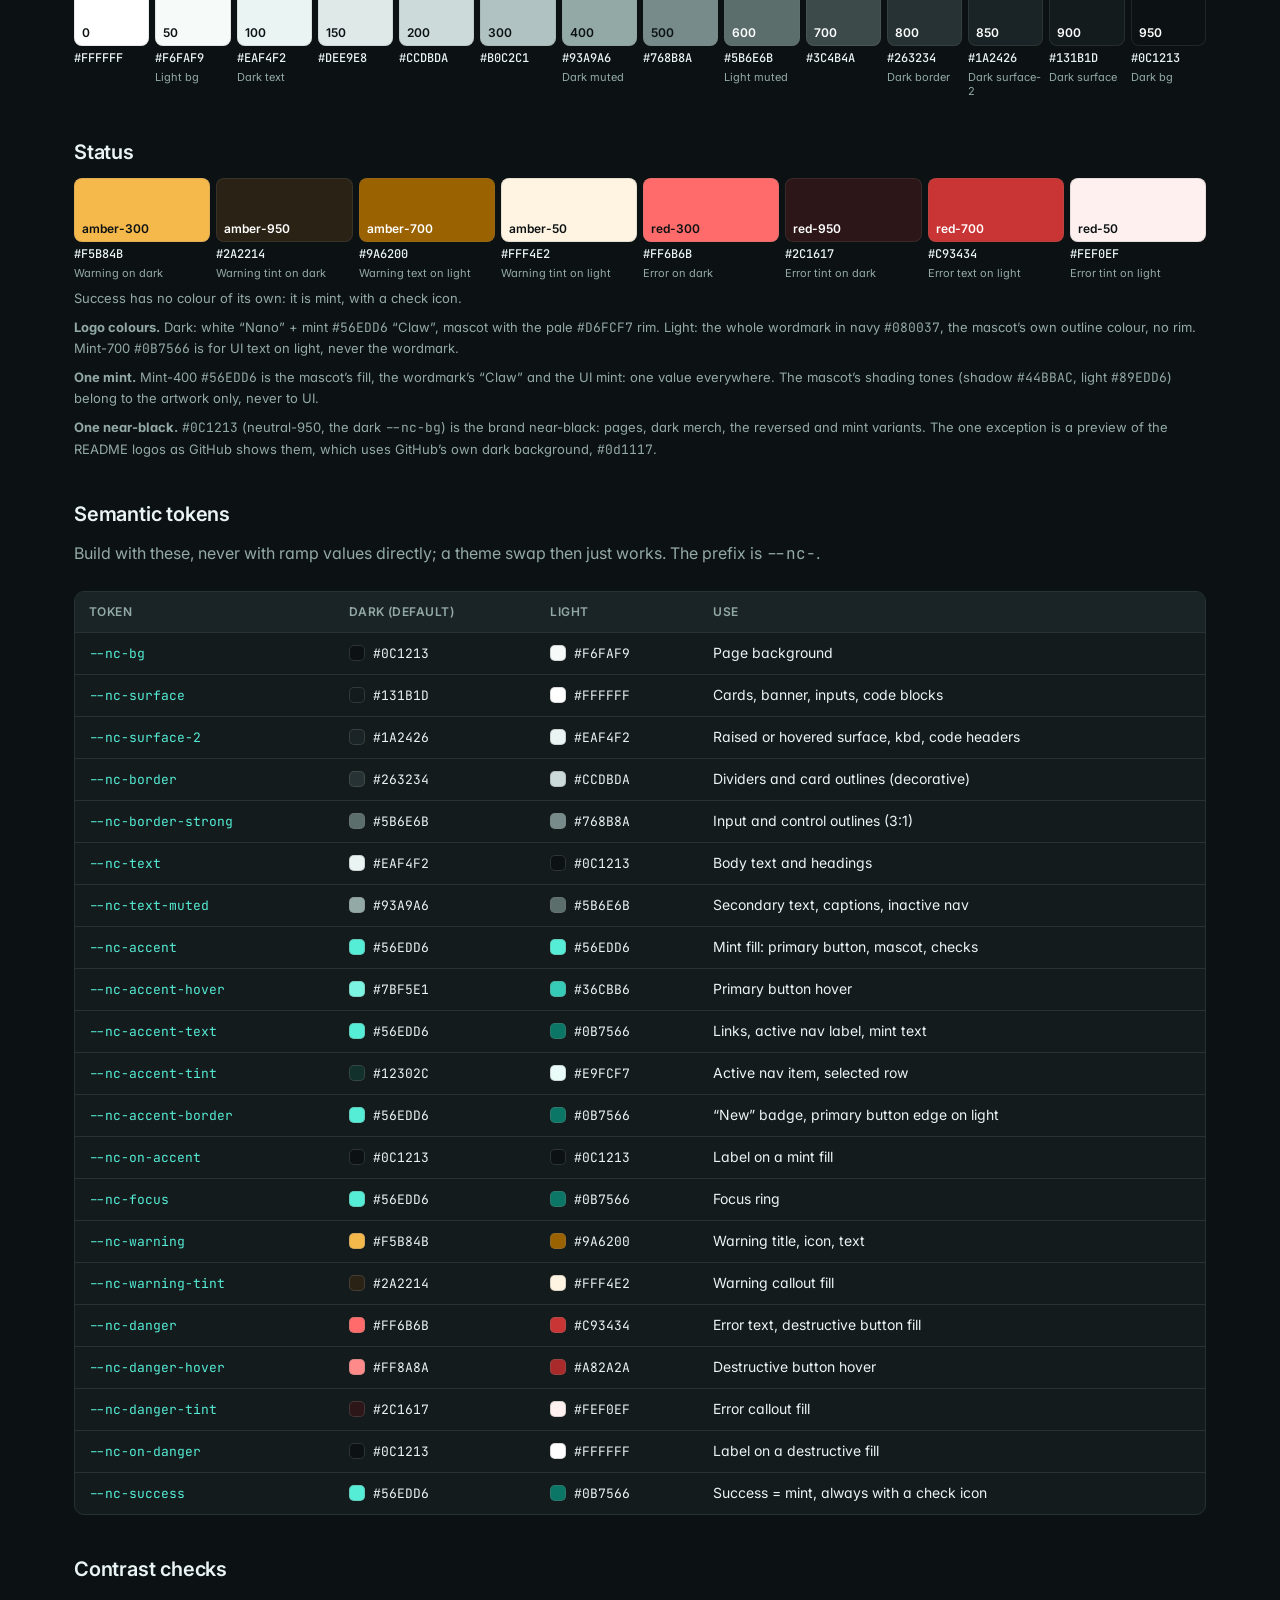
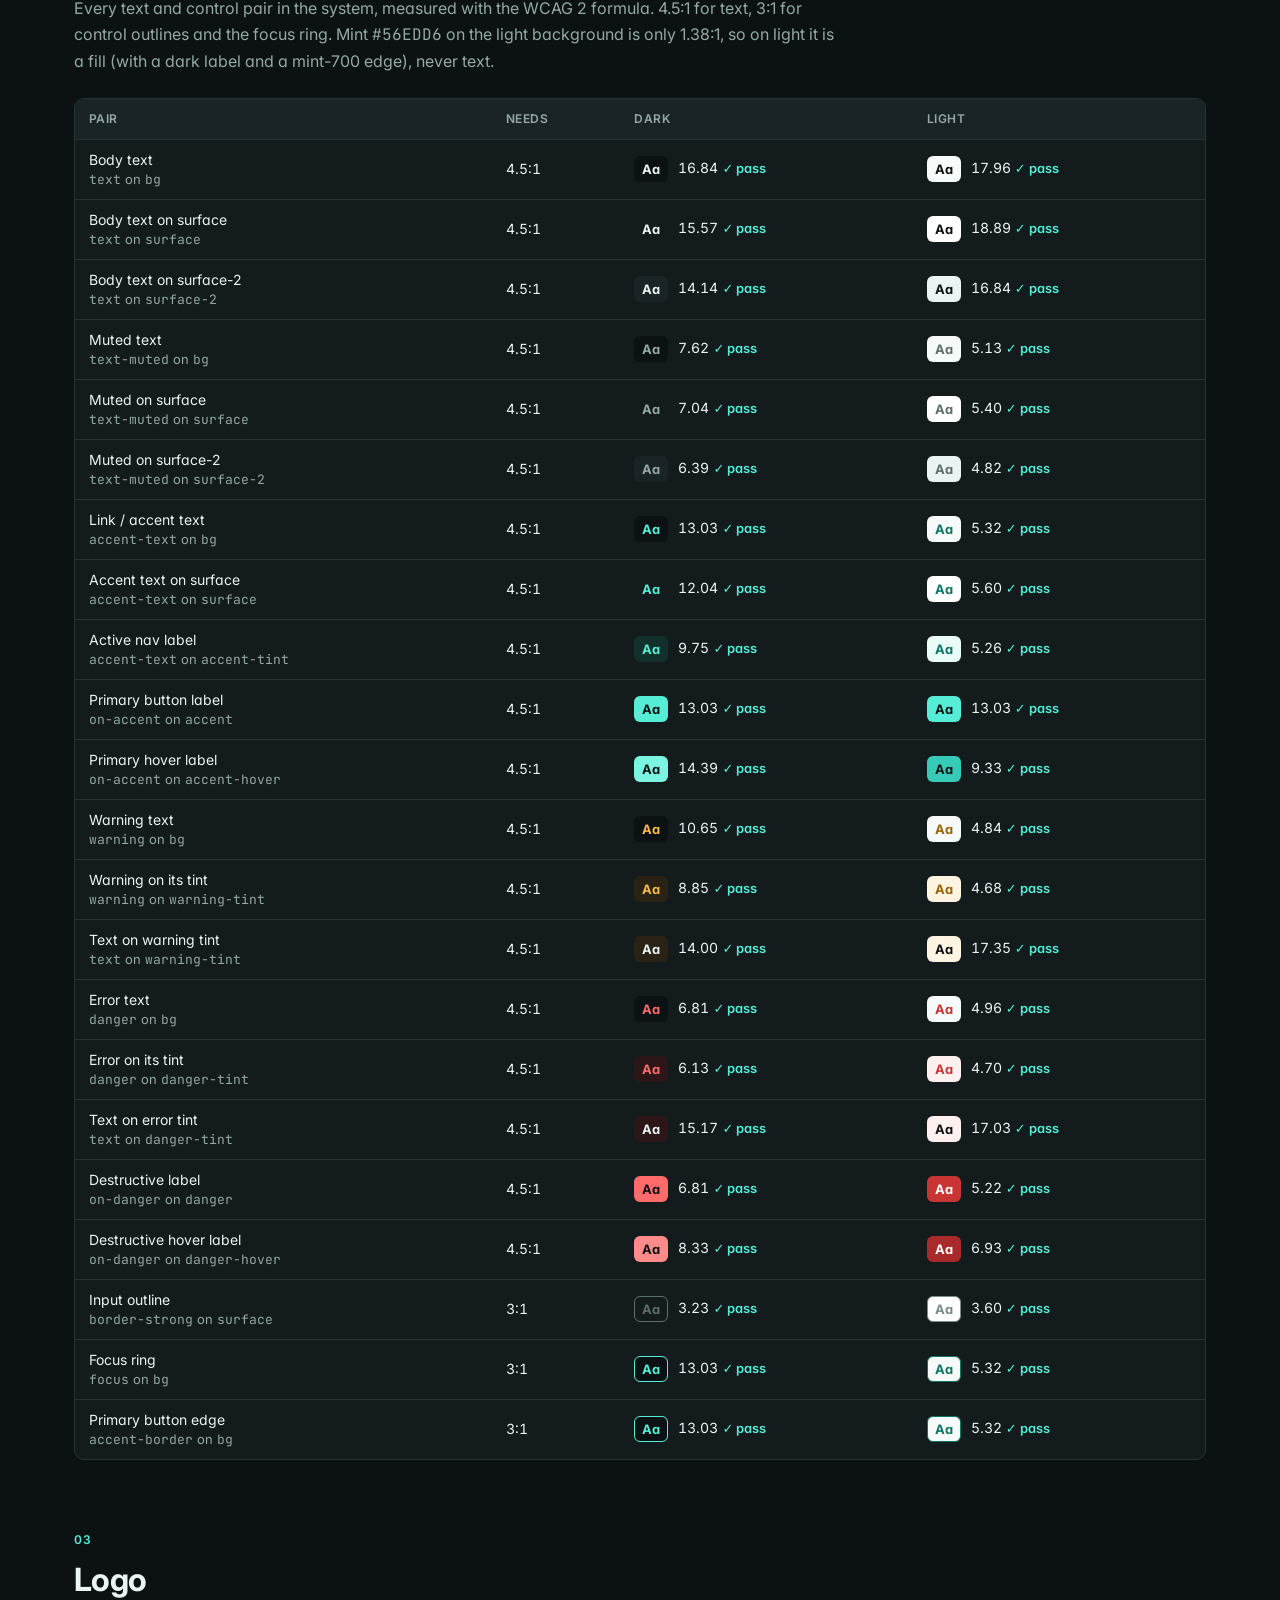
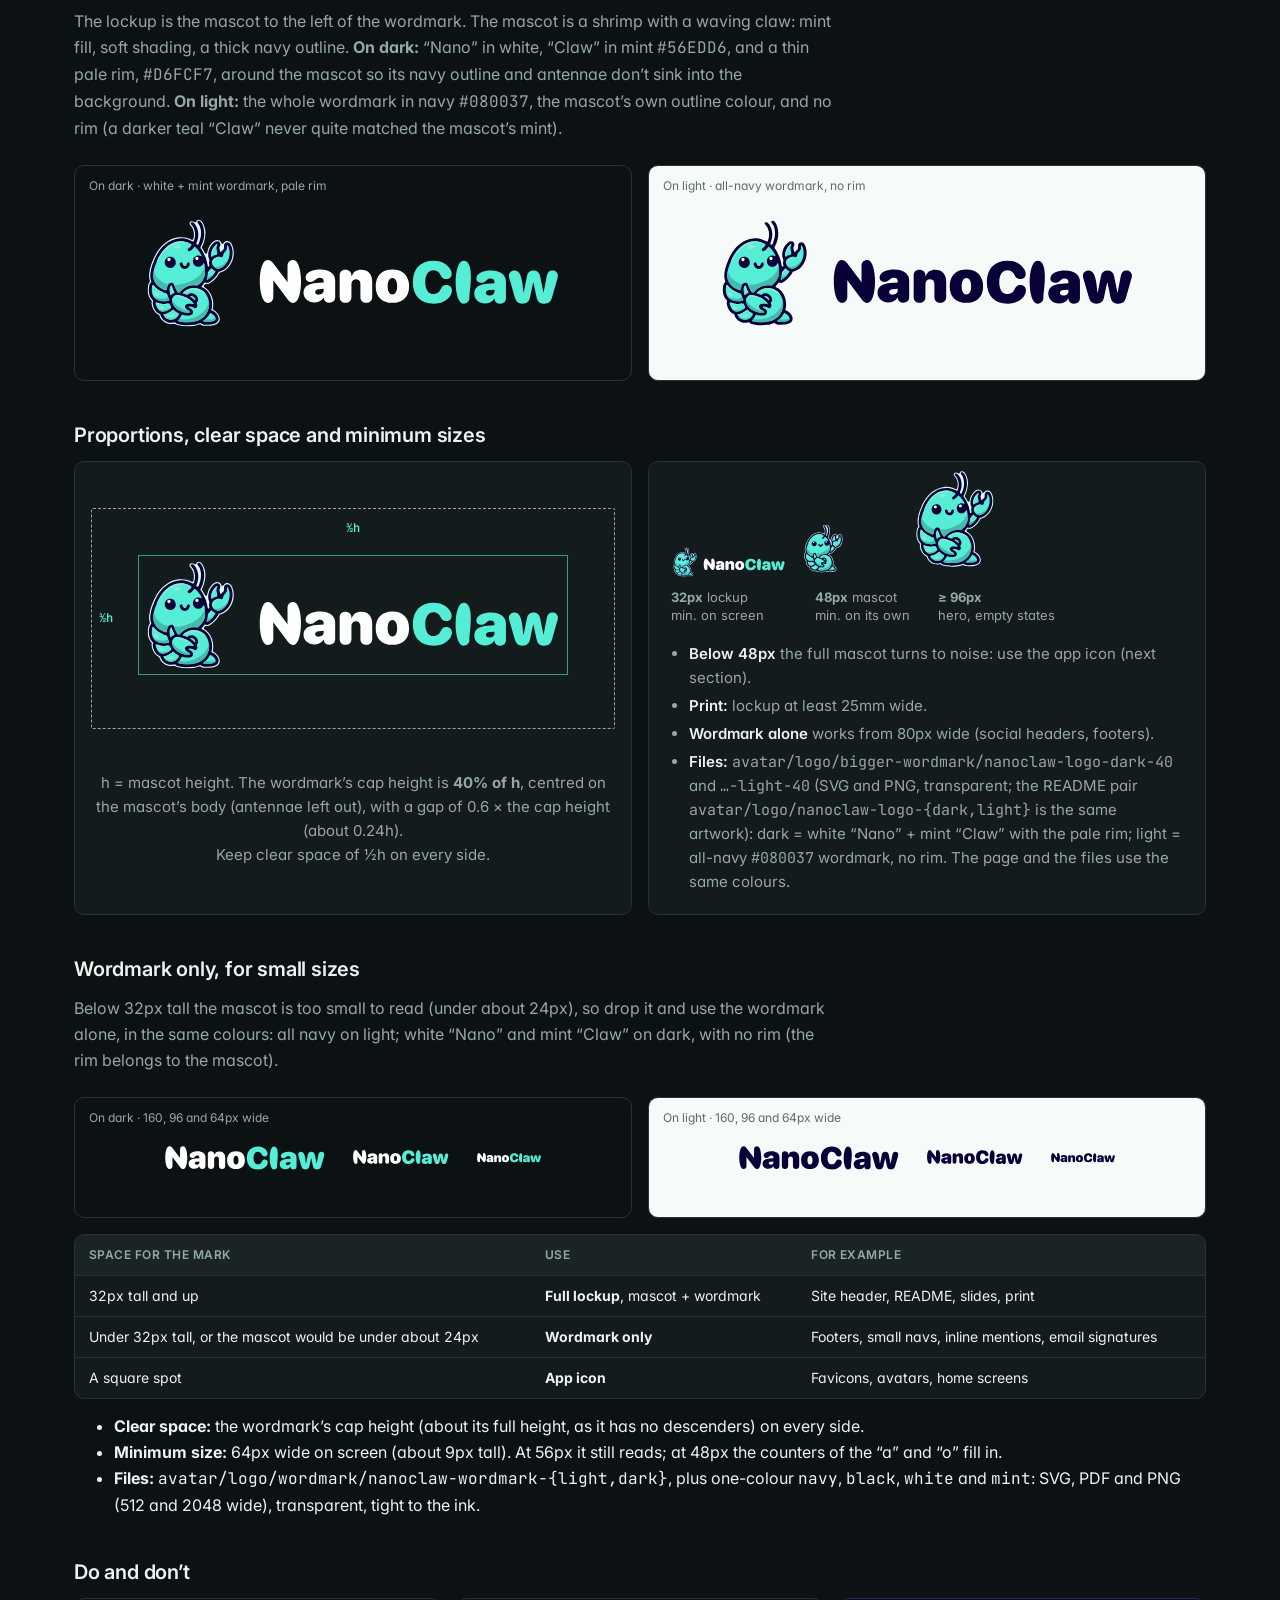
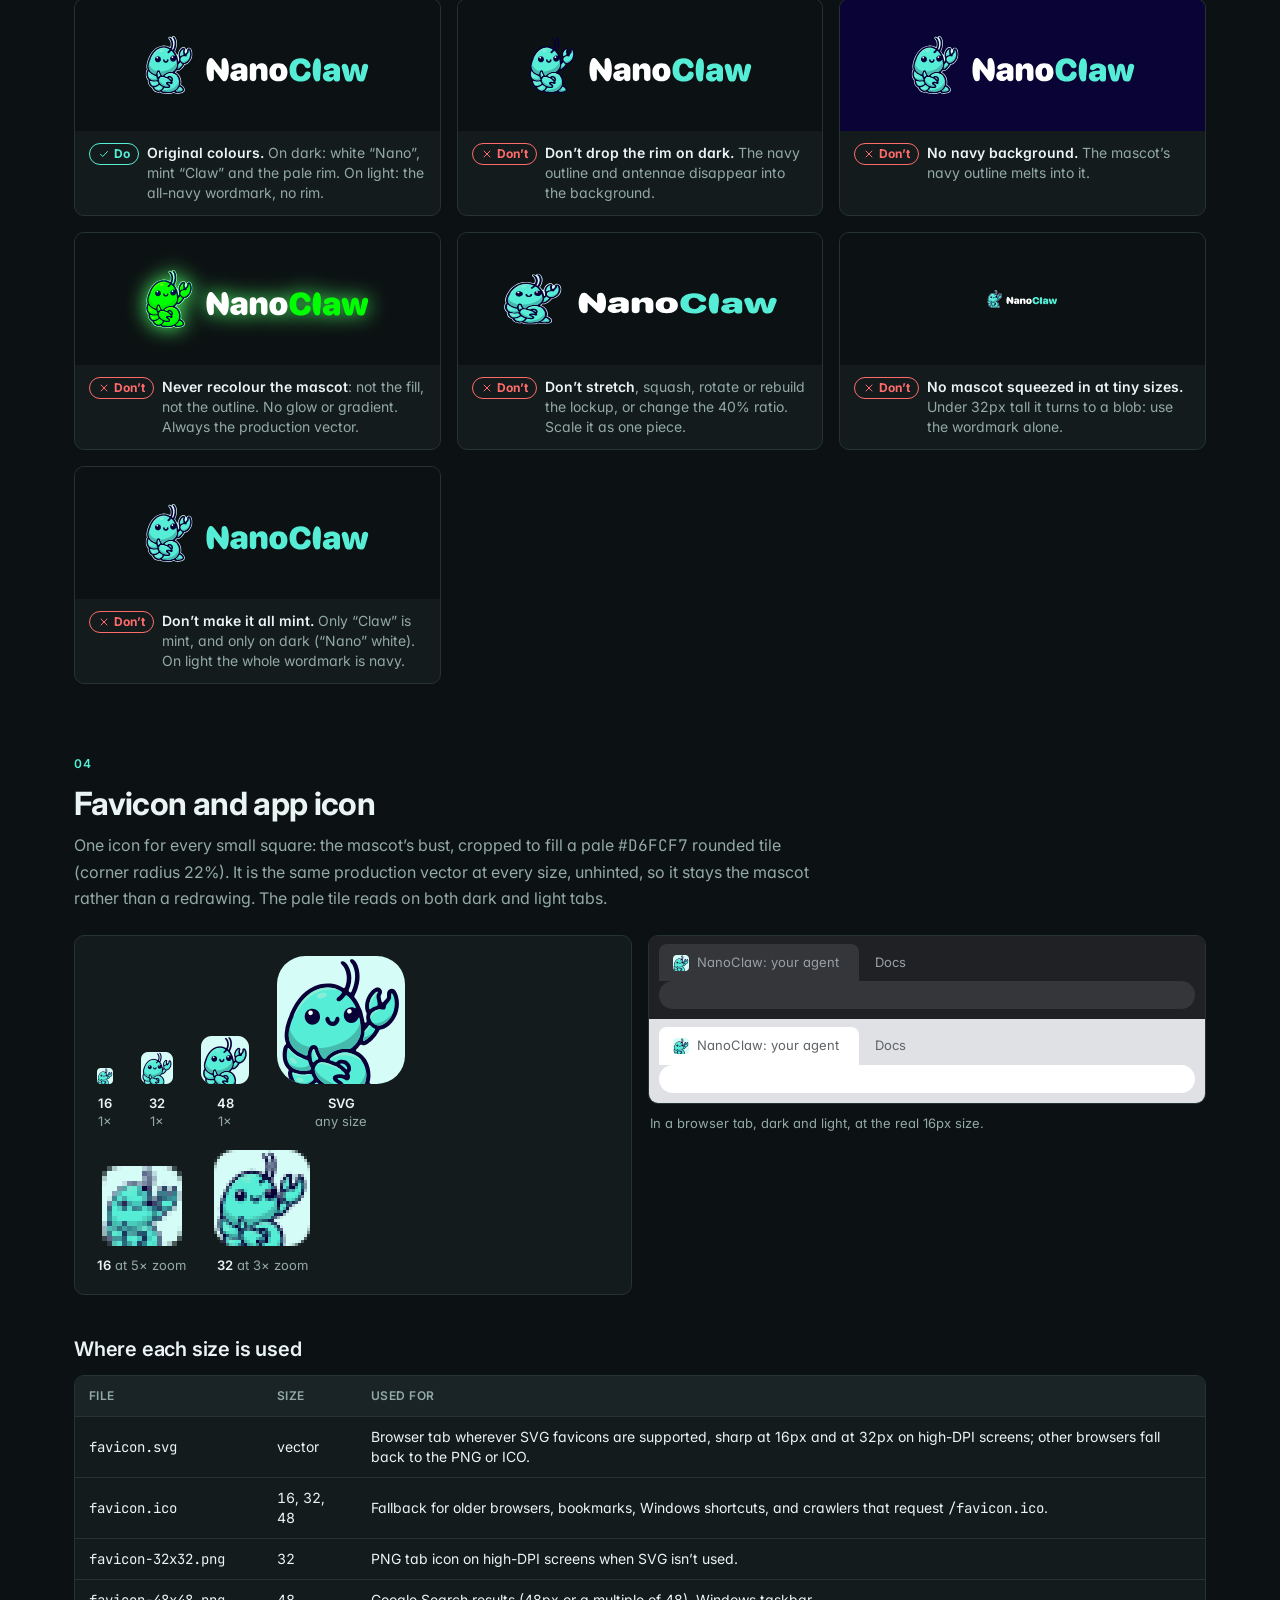
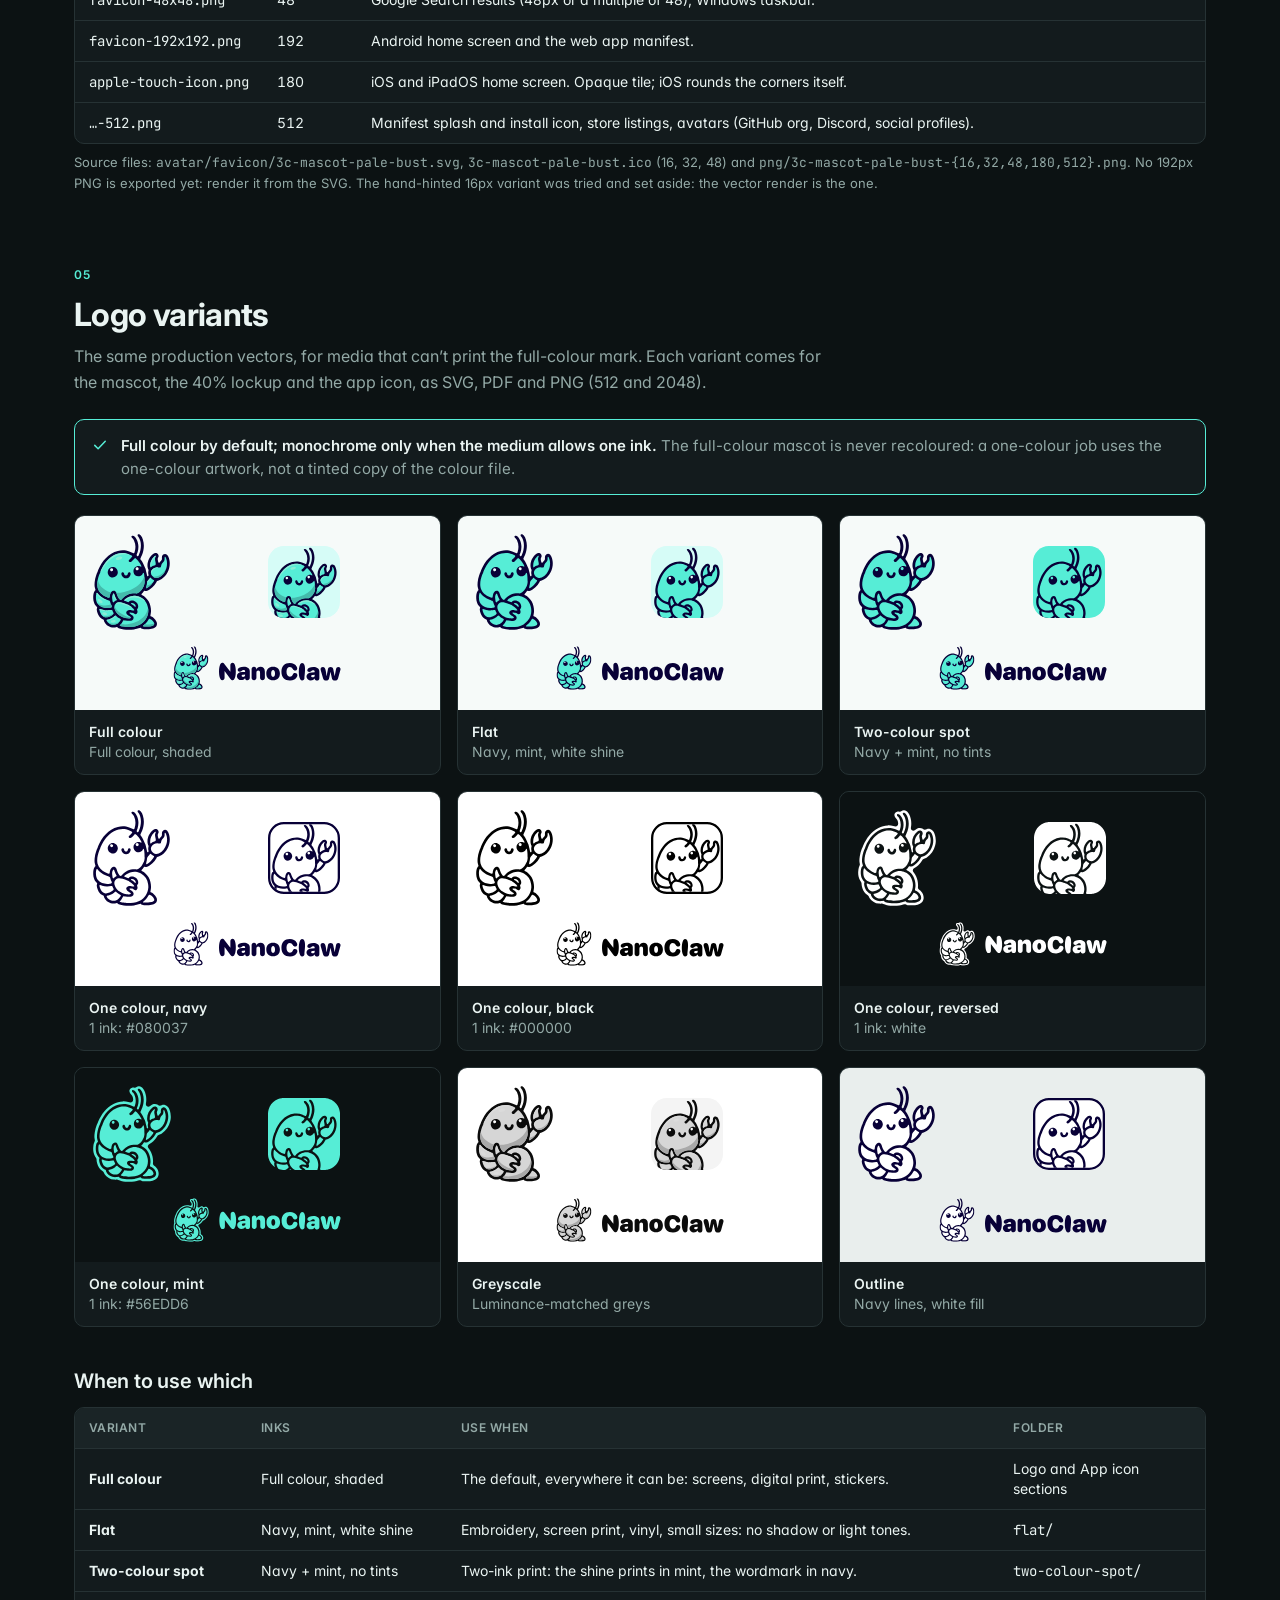
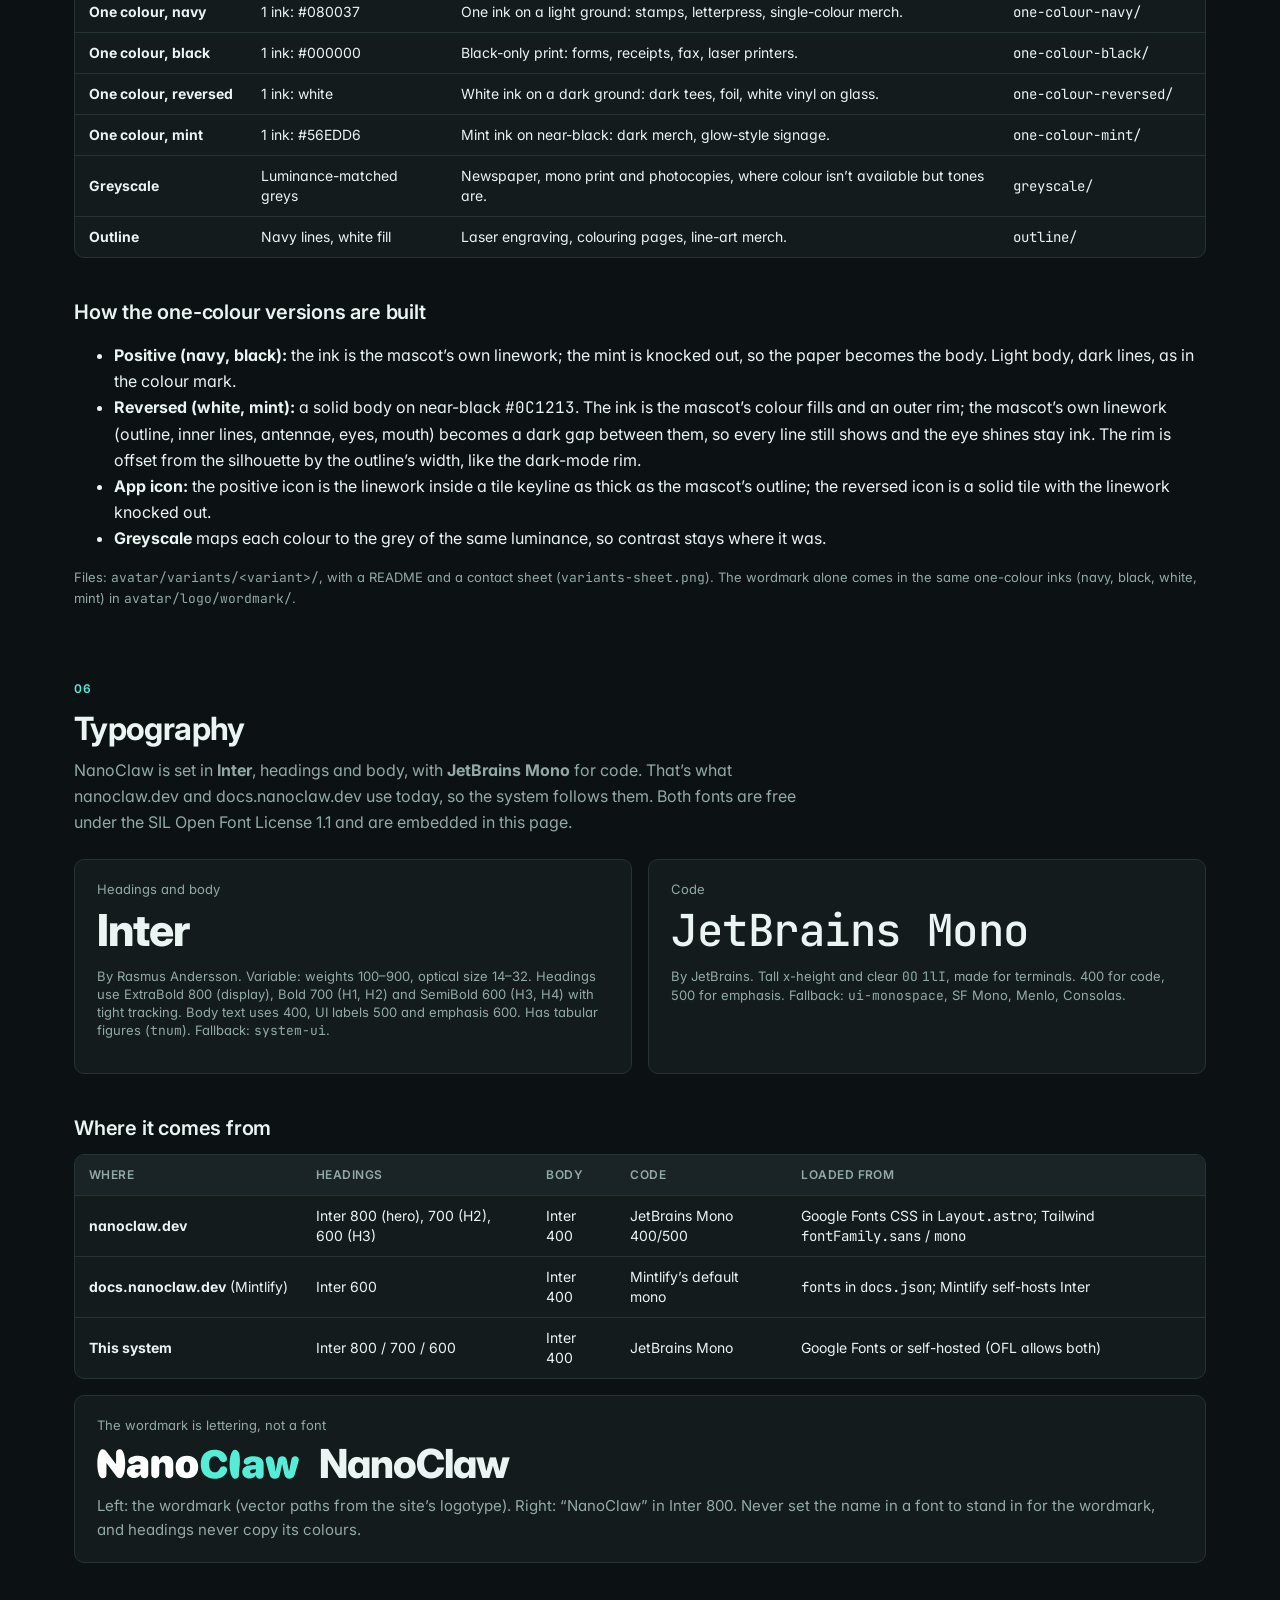
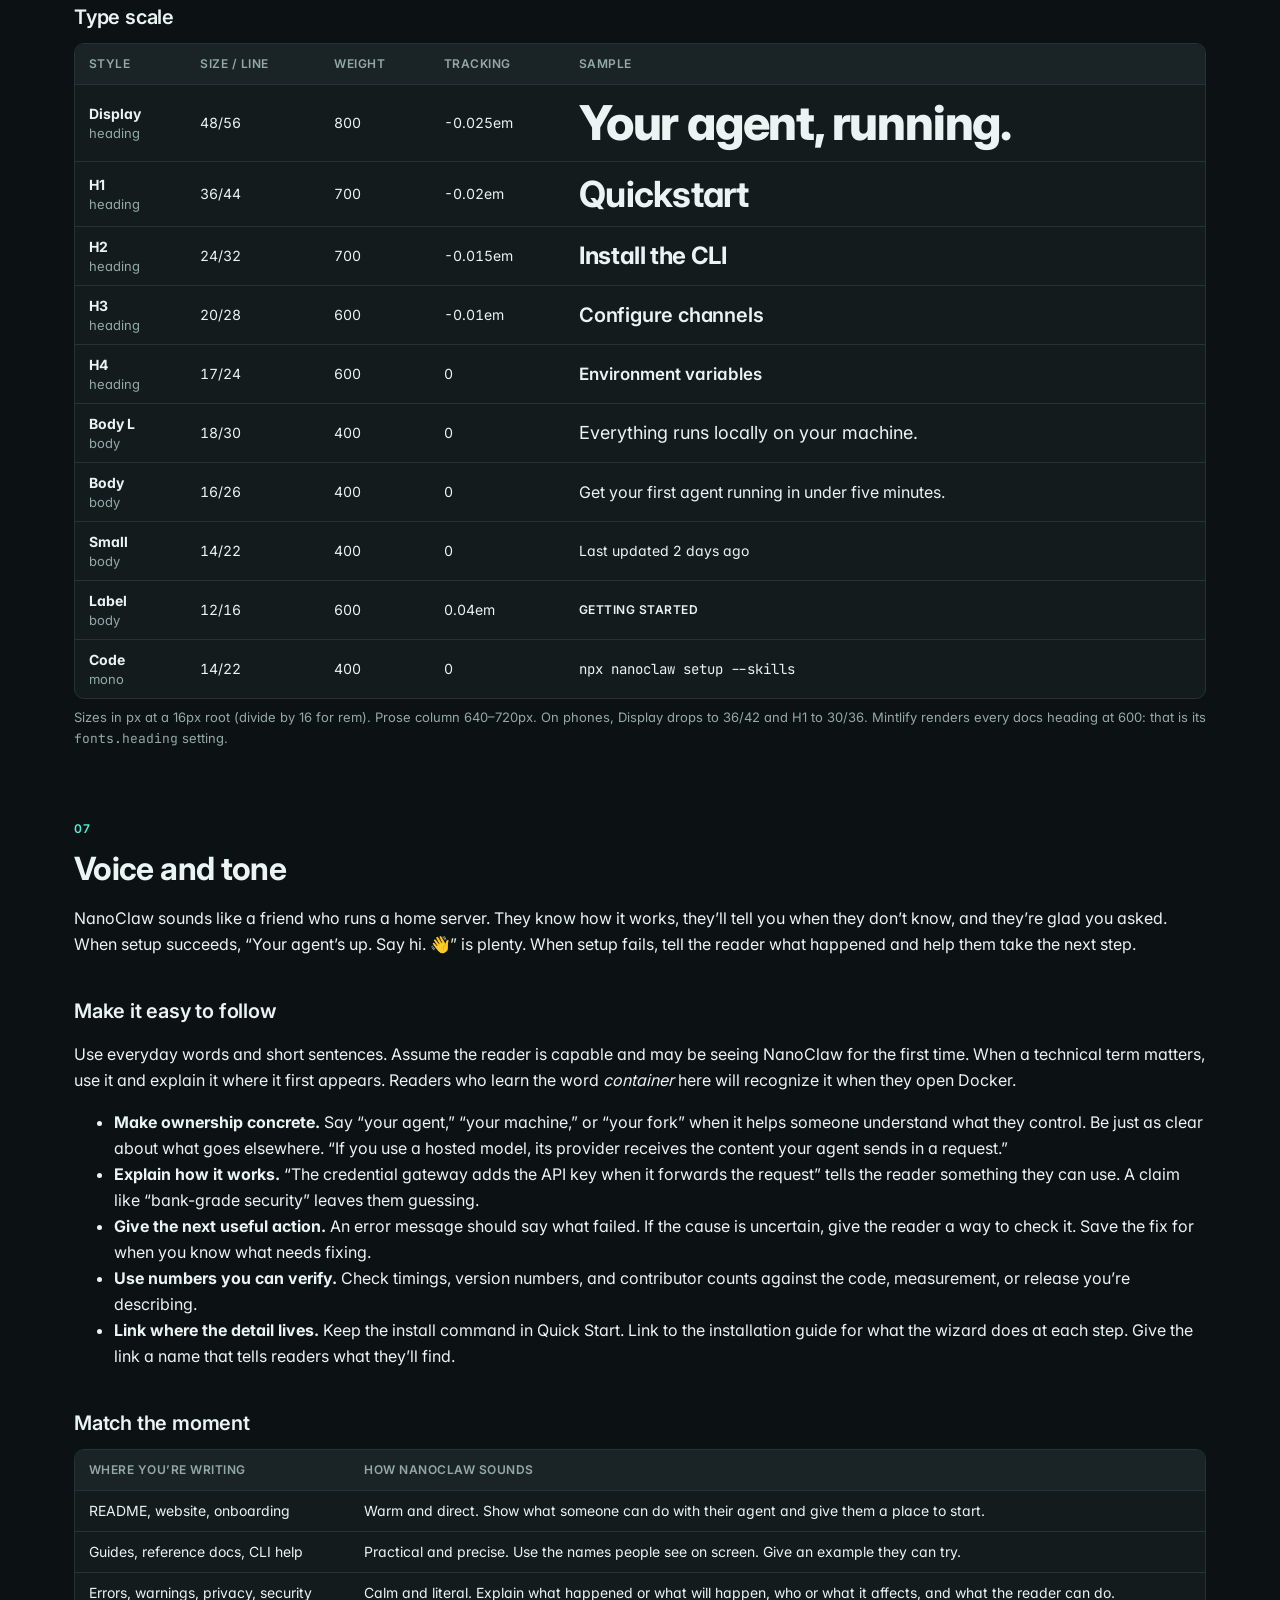
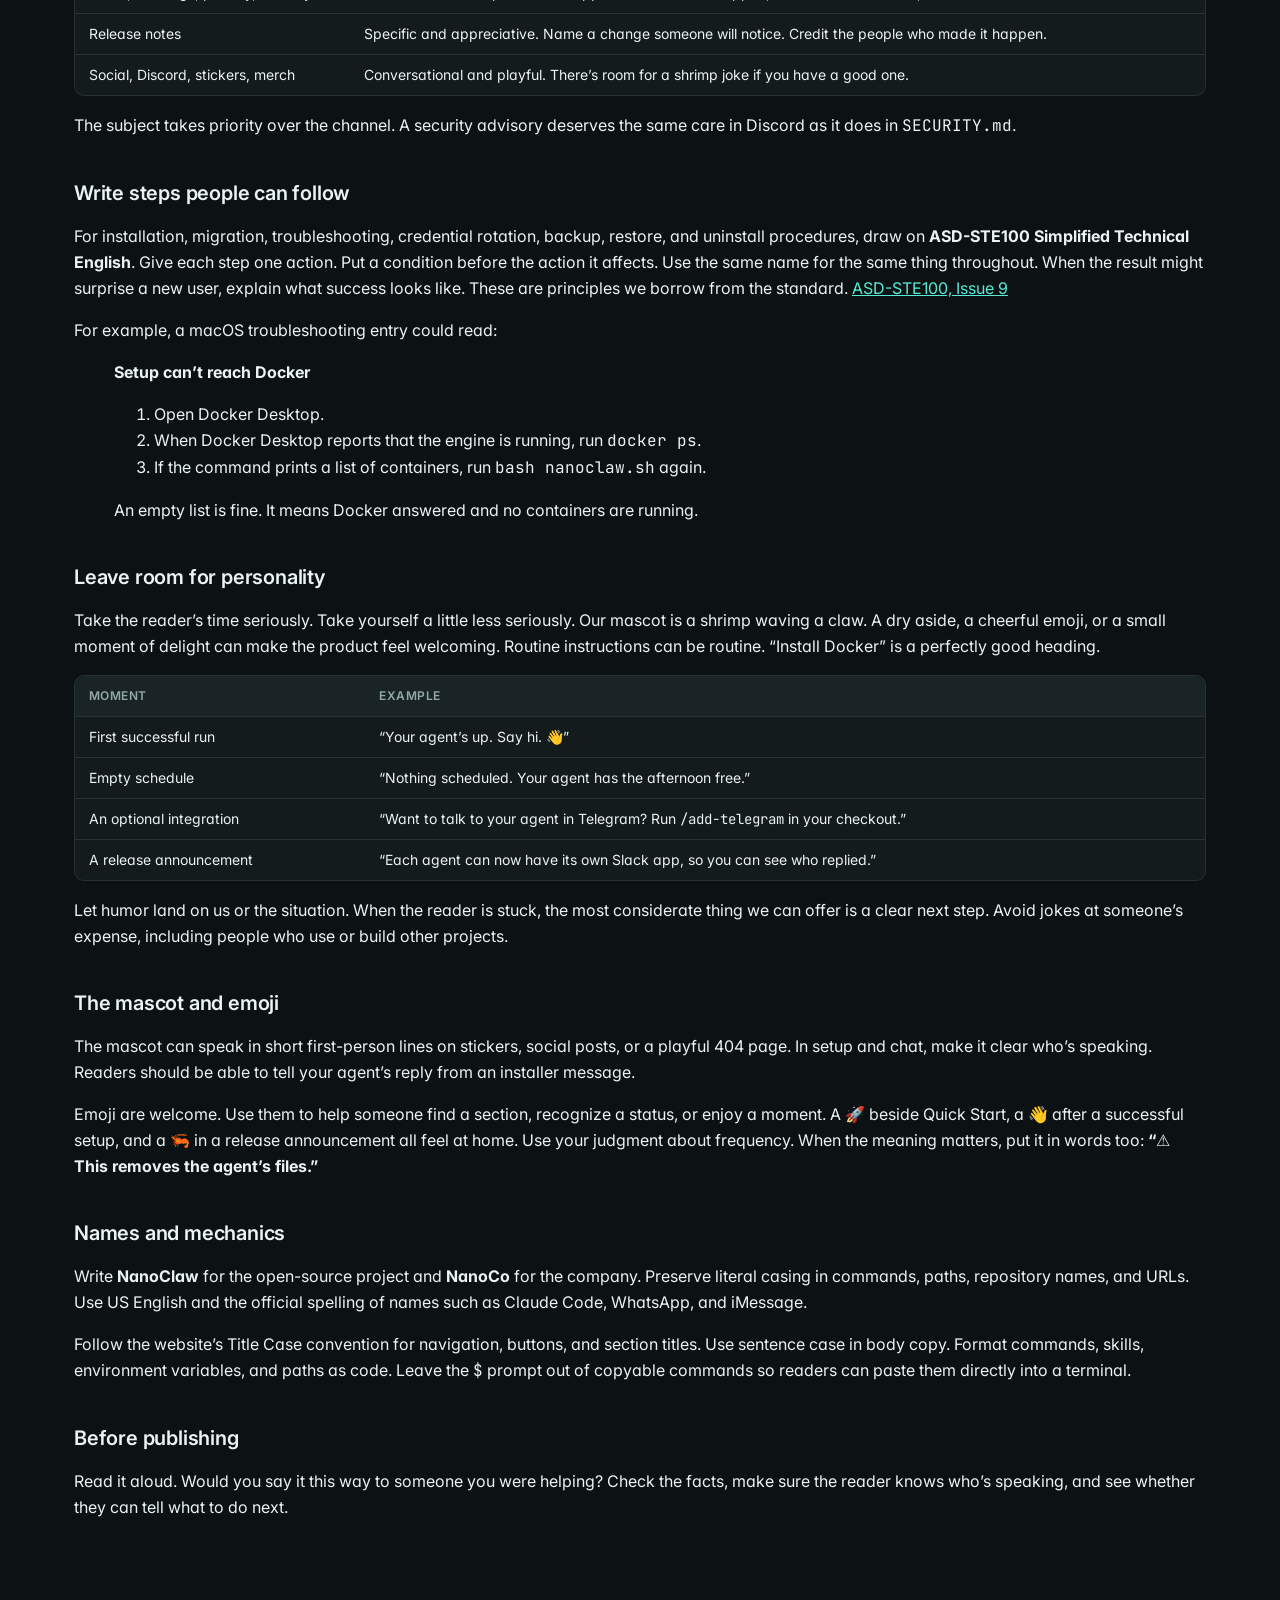
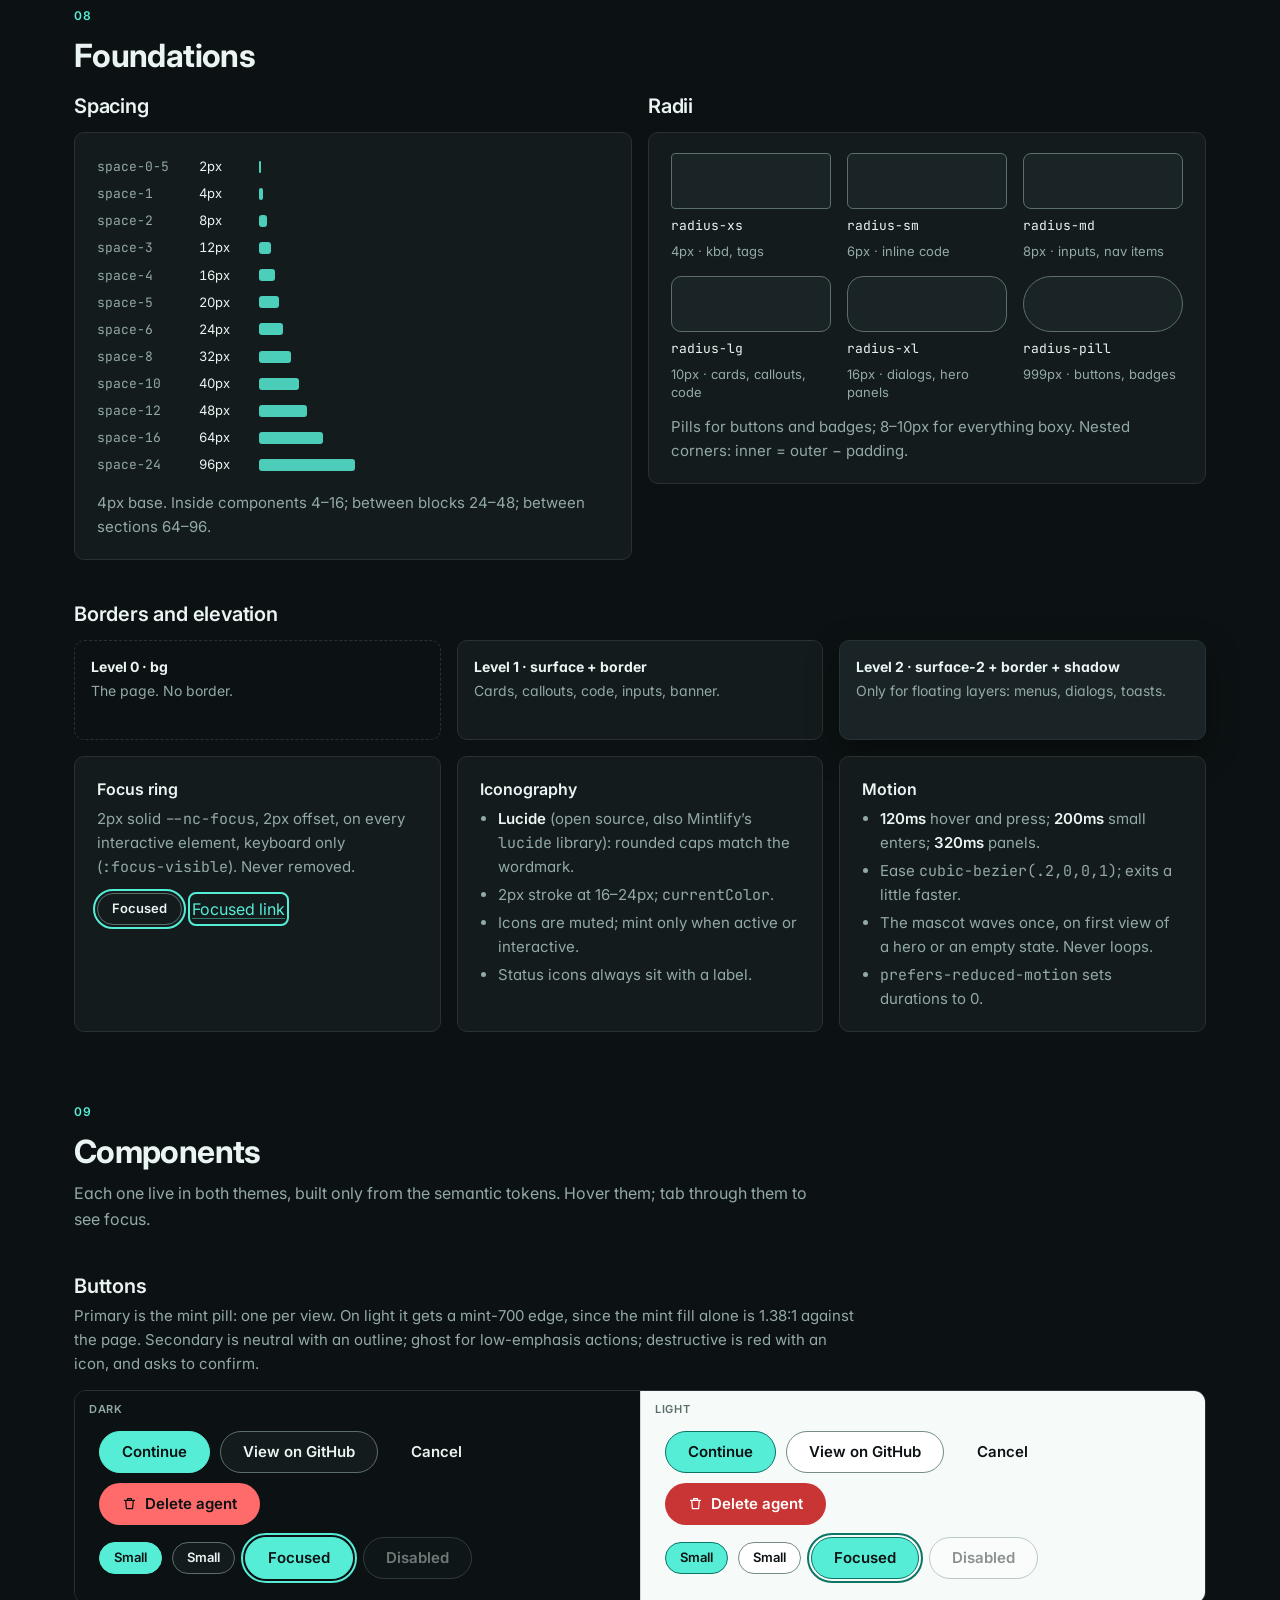
==== commit 39588069: "Make BRAND.md the source of truth, drop the claw-only mark, document motion" ====
--- a/design-system.html
+++ b/design-system.html
@@ -495,7 +495,7 @@
     <tbody>
       <tr><td>32px tall and up</td><td><b>Full lockup</b>, mascot + wordmark</td><td>Site header, README, slides, print</td></tr>
       <tr><td>Under 32px tall, or the mascot would be under about 24px</td><td><b>Wordmark only</b></td><td>Footers, small navs, inline mentions, email signatures</td></tr>
-      <tr><td>A square spot</td><td><b>App icon</b> (or the claw-only mark)</td><td>Favicons, avatars, home screens</td></tr>
+      <tr><td>A square spot</td><td><b>App icon</b></td><td>Favicons, avatars, home screens</td></tr>
     </tbody>
   </table></div>
   <ul style="margin-top:14px">
@@ -1026,7 +1026,7 @@
   <p class="intro">Every master file in one place. Paths are relative to the brand workspace; these are local files, not yet published anywhere. Use the vector (SVG, PDF or EPS) whenever the tool takes one.</p>
   <div class="tbl-wrap"><table class="dl">
     <thead><tr><th>File</th><th>Path</th><th>Formats</th><th>Use it for</th></tr></thead>
-    <tbody><tr><td><b>Mascot, full colour (shaded)</b></td><td class="dlp"><code>avatar/svg/nanoclaw-mascot-shaded.svg</code><br><code>avatar/svg/nanoclaw-mascot-shaded-{32,64,512}.png</code><br><code>avatar/production/master/nanoclaw-mascot-shaded.{svg,pdf,eps}</code></td><td>SVG, PNG; SVG/PDF/EPS print master</td><td>The default mascot: screens, slides, digital print. The master is 75 × 93.5 mm.</td></tr><tr><td><b>Mascot, flat</b></td><td class="dlp"><code>avatar/svg/nanoclaw-mascot.svg</code><br><code>avatar/svg/nanoclaw-mascot-{32,64,512}.png</code><br><code>avatar/production/master/nanoclaw-mascot-flat.{svg,pdf,eps}</code></td><td>SVG, PNG; SVG/PDF/EPS print master</td><td>No shading tones. The print master has the navy knocked out under the mint, one named layer per colour.</td></tr><tr><td><b>Mascot, sticker</b></td><td class="dlp"><code>avatar/svg/nanoclaw-mascot{,-shaded}-sticker.svg</code><br><code>avatar/production/sticker/nanoclaw-sticker-75mm-{shaded,flat,cutcontour-only}.{svg,pdf}</code></td><td>SVG; SVG/PDF with CutContour</td><td>With the white sticker border: die-cut stickers (75 mm, 3 mm cut line, 2 mm bleed) and busy backgrounds.</td></tr><tr><td><b>Wordmark only</b></td><td class="dlp"><code>avatar/logo/wordmark/nanoclaw-wordmark-{light,dark,navy,black,white,mint}.{svg,pdf}</code><br><code>avatar/logo/wordmark/nanoclaw-wordmark-{light,dark,navy,black,white,mint}-{512,2048}.png</code></td><td>SVG, PDF, PNG (transparent)</td><td>Where the lockup would be under 32px tall: footers, small navs, inline mentions, email signatures. At least 64px wide.</td></tr><tr><td><b>Lockup, light and dark</b></td><td class="dlp"><code>avatar/logo/bigger-wordmark/nanoclaw-logo-{light,dark}-40.{svg,png}</code></td><td>SVG, PNG (transparent)</td><td>The logo. Light: all-navy wordmark, no rim. Dark: white + mint wordmark with the pale rim.</td></tr><tr><td><b>README pair</b></td><td class="dlp"><code>avatar/logo/nanoclaw-logo-{dark,light}.{svg,png}</code><br><code>avatar/logo/variants/</code></td><td>SVG, PNG 1112 × 307 (transparent)</td><td>The GitHub README header, one per theme (same artwork as the lockup). Alternates (no rim, sticker) in <code>variants/</code>.</td></tr><tr><td><b>App icon and favicon</b></td><td class="dlp"><code>avatar/favicon/3c-mascot-pale-bust.{svg,ico}</code><br><code>avatar/favicon/png/3c-mascot-pale-bust-{16,32,48,180,512}.png</code></td><td>SVG, ICO (16/32/48), PNG</td><td>Browser tabs, bookmarks, home screens, avatars: see App icon for which size goes where.</td></tr><tr><td><b>Claw-only mark</b></td><td class="dlp"><code>avatar/claw-icon/</code></td><td>SVG, PNG 16–512, ICO</td><td>A concept, not in use: the app icon is the mascot bust. Kept for very small one-colour marks.</td></tr><tr><td><b>Variant: Flat</b></td><td class="dlp"><code>avatar/variants/flat/</code></td><td>SVG, PDF, PNG 512 + 2048</td><td>Embroidery, screen print, vinyl, small sizes: no shadow or light tones.</td></tr><tr><td><b>Variant: Two-colour spot</b></td><td class="dlp"><code>avatar/variants/two-colour-spot/</code></td><td>SVG, PDF, PNG 512 + 2048</td><td>Two-ink print: the shine prints in mint, the wordmark in navy.</td></tr><tr><td><b>Variant: One colour, navy</b></td><td class="dlp"><code>avatar/variants/one-colour-navy/</code></td><td>SVG, PDF, PNG 512 + 2048</td><td>One ink on a light ground: stamps, letterpress, single-colour merch.</td></tr><tr><td><b>Variant: One colour, black</b></td><td class="dlp"><code>avatar/variants/one-colour-black/</code></td><td>SVG, PDF, PNG 512 + 2048</td><td>Black-only print: forms, receipts, fax, laser printers.</td></tr><tr><td><b>Variant: One colour, reversed</b></td><td class="dlp"><code>avatar/variants/one-colour-reversed/</code></td><td>SVG, PDF, PNG 512 + 2048</td><td>White ink on a dark ground: dark tees, foil, white vinyl on glass.</td></tr><tr><td><b>Variant: One colour, mint</b></td><td class="dlp"><code>avatar/variants/one-colour-mint/</code></td><td>SVG, PDF, PNG 512 + 2048</td><td>Mint ink on near-black: dark merch, glow-style signage.</td></tr><tr><td><b>Variant: Greyscale</b></td><td class="dlp"><code>avatar/variants/greyscale/</code></td><td>SVG, PDF, PNG 512 + 2048</td><td>Newspaper, mono print and photocopies, where colour isn’t available but tones are.</td></tr><tr><td><b>Variant: Outline</b></td><td class="dlp"><code>avatar/variants/outline/</code></td><td>SVG, PDF, PNG 512 + 2048</td><td>Laser engraving, colouring pages, line-art merch.</td></tr><tr><td><b>Variants contact sheet</b></td><td class="dlp"><code>avatar/variants/variants-sheet.png</code><br><code>avatar/variants/README.md</code></td><td>PNG, Markdown</td><td>Every variant side by side, and the rules for each.</td></tr><tr><td><b>Merch spot artwork</b></td><td class="dlp"><code>avatar/production/merch/nanoclaw-mascot-{1colour,2colour}.{svg,pdf,eps}</code></td><td>SVG, PDF, EPS (spot colours)</td><td>Screen print, embroidery and pad print: two named spots (NanoClaw Navy, NanoClaw Mint) or one.</td></tr><tr><td><b>Laser</b></td><td class="dlp"><code>avatar/production/laser/nanoclaw-laser-60mm.{svg,pdf,dxf}</code><br><code>avatar/production/laser/nanoclaw-laser-60mm-2depth-grey{.svg,-508dpi.png}</code></td><td>SVG, PDF, DXF; 2-depth greyscale</td><td>Laser engraving and cutting at 60 mm.</td></tr><tr><td><b>3D relief</b></td><td class="dlp"><code>avatar/production/relief/</code></td><td>STL, 3MF</td><td>A 60 mm relief and a keyring version, for 3D printing.</td></tr><tr><td><b>Production zip</b></td><td class="dlp"><code>avatar/nanoclaw-mascot-production.zip</code></td><td>ZIP</td><td>Everything in <code>avatar/production/</code> with its README (colours, sizes, print notes): the one file to send a printer.</td></tr><tr><td><b>Fonts</b></td><td class="dlp"><code>pages/assets/fonts/{Inter,JetBrainsMono}-latin.woff2</code></td><td>WOFF2 (Latin subset, variable)</td><td>Inter and JetBrains Mono as this page embeds them. For desktop use, get the full families from Google Fonts. Both SIL OFL 1.1.</td></tr></tbody>
+    <tbody><tr><td><b>Mascot, full colour (shaded)</b></td><td class="dlp"><code>avatar/svg/nanoclaw-mascot-shaded.svg</code><br><code>avatar/svg/nanoclaw-mascot-shaded-{32,64,512}.png</code><br><code>avatar/production/master/nanoclaw-mascot-shaded.{svg,pdf,eps}</code></td><td>SVG, PNG; SVG/PDF/EPS print master</td><td>The default mascot: screens, slides, digital print. The master is 75 × 93.5 mm.</td></tr><tr><td><b>Mascot, flat</b></td><td class="dlp"><code>avatar/svg/nanoclaw-mascot.svg</code><br><code>avatar/svg/nanoclaw-mascot-{32,64,512}.png</code><br><code>avatar/production/master/nanoclaw-mascot-flat.{svg,pdf,eps}</code></td><td>SVG, PNG; SVG/PDF/EPS print master</td><td>No shading tones. The print master has the navy knocked out under the mint, one named layer per colour.</td></tr><tr><td><b>Mascot, sticker</b></td><td class="dlp"><code>avatar/svg/nanoclaw-mascot{,-shaded}-sticker.svg</code><br><code>avatar/production/sticker/nanoclaw-sticker-75mm-{shaded,flat,cutcontour-only}.{svg,pdf}</code></td><td>SVG; SVG/PDF with CutContour</td><td>With the white sticker border: die-cut stickers (75 mm, 3 mm cut line, 2 mm bleed) and busy backgrounds.</td></tr><tr><td><b>Wordmark only</b></td><td class="dlp"><code>avatar/logo/wordmark/nanoclaw-wordmark-{light,dark,navy,black,white,mint}.{svg,pdf}</code><br><code>avatar/logo/wordmark/nanoclaw-wordmark-{light,dark,navy,black,white,mint}-{512,2048}.png</code></td><td>SVG, PDF, PNG (transparent)</td><td>Where the lockup would be under 32px tall: footers, small navs, inline mentions, email signatures. At least 64px wide.</td></tr><tr><td><b>Lockup, light and dark</b></td><td class="dlp"><code>avatar/logo/bigger-wordmark/nanoclaw-logo-{light,dark}-40.{svg,png}</code></td><td>SVG, PNG (transparent)</td><td>The logo. Light: all-navy wordmark, no rim. Dark: white + mint wordmark with the pale rim.</td></tr><tr><td><b>README pair</b></td><td class="dlp"><code>avatar/logo/nanoclaw-logo-{dark,light}.{svg,png}</code><br><code>avatar/logo/variants/</code></td><td>SVG, PNG 1112 × 307 (transparent)</td><td>The GitHub README header, one per theme (same artwork as the lockup). Alternates (no rim, sticker) in <code>variants/</code>.</td></tr><tr><td><b>App icon and favicon</b></td><td class="dlp"><code>avatar/favicon/3c-mascot-pale-bust.{svg,ico}</code><br><code>avatar/favicon/png/3c-mascot-pale-bust-{16,32,48,180,512}.png</code></td><td>SVG, ICO (16/32/48), PNG</td><td>Browser tabs, bookmarks, home screens, avatars: see App icon for which size goes where.</td></tr><tr><td><b>Variant: Flat</b></td><td class="dlp"><code>avatar/variants/flat/</code></td><td>SVG, PDF, PNG 512 + 2048</td><td>Embroidery, screen print, vinyl, small sizes: no shadow or light tones.</td></tr><tr><td><b>Variant: Two-colour spot</b></td><td class="dlp"><code>avatar/variants/two-colour-spot/</code></td><td>SVG, PDF, PNG 512 + 2048</td><td>Two-ink print: the shine prints in mint, the wordmark in navy.</td></tr><tr><td><b>Variant: One colour, navy</b></td><td class="dlp"><code>avatar/variants/one-colour-navy/</code></td><td>SVG, PDF, PNG 512 + 2048</td><td>One ink on a light ground: stamps, letterpress, single-colour merch.</td></tr><tr><td><b>Variant: One colour, black</b></td><td class="dlp"><code>avatar/variants/one-colour-black/</code></td><td>SVG, PDF, PNG 512 + 2048</td><td>Black-only print: forms, receipts, fax, laser printers.</td></tr><tr><td><b>Variant: One colour, reversed</b></td><td class="dlp"><code>avatar/variants/one-colour-reversed/</code></td><td>SVG, PDF, PNG 512 + 2048</td><td>White ink on a dark ground: dark tees, foil, white vinyl on glass.</td></tr><tr><td><b>Variant: One colour, mint</b></td><td class="dlp"><code>avatar/variants/one-colour-mint/</code></td><td>SVG, PDF, PNG 512 + 2048</td><td>Mint ink on near-black: dark merch, glow-style signage.</td></tr><tr><td><b>Variant: Greyscale</b></td><td class="dlp"><code>avatar/variants/greyscale/</code></td><td>SVG, PDF, PNG 512 + 2048</td><td>Newspaper, mono print and photocopies, where colour isn’t available but tones are.</td></tr><tr><td><b>Variant: Outline</b></td><td class="dlp"><code>avatar/variants/outline/</code></td><td>SVG, PDF, PNG 512 + 2048</td><td>Laser engraving, colouring pages, line-art merch.</td></tr><tr><td><b>Variants contact sheet</b></td><td class="dlp"><code>avatar/variants/variants-sheet.png</code><br><code>avatar/variants/README.md</code></td><td>PNG, Markdown</td><td>Every variant side by side, and the rules for each.</td></tr><tr><td><b>Merch spot artwork</b></td><td class="dlp"><code>avatar/production/merch/nanoclaw-mascot-{1colour,2colour}.{svg,pdf,eps}</code></td><td>SVG, PDF, EPS (spot colours)</td><td>Screen print, embroidery and pad print: two named spots (NanoClaw Navy, NanoClaw Mint) or one.</td></tr><tr><td><b>Laser</b></td><td class="dlp"><code>avatar/production/laser/nanoclaw-laser-60mm.{svg,pdf,dxf}</code><br><code>avatar/production/laser/nanoclaw-laser-60mm-2depth-grey{.svg,-508dpi.png}</code></td><td>SVG, PDF, DXF; 2-depth greyscale</td><td>Laser engraving and cutting at 60 mm.</td></tr><tr><td><b>3D relief</b></td><td class="dlp"><code>avatar/production/relief/</code></td><td>STL, 3MF</td><td>A 60 mm relief and a keyring version, for 3D printing.</td></tr><tr><td><b>Production zip</b></td><td class="dlp"><code>avatar/nanoclaw-mascot-production.zip</code></td><td>ZIP</td><td>Everything in <code>avatar/production/</code> with its README (colours, sizes, print notes): the one file to send a printer.</td></tr><tr><td><b>Fonts</b></td><td class="dlp"><code>pages/assets/fonts/{Inter,JetBrainsMono}-latin.woff2</code></td><td>WOFF2 (Latin subset, variable)</td><td>Inter and JetBrains Mono as this page embeds them. For desktop use, get the full families from Google Fonts. Both SIL OFL 1.1.</td></tr></tbody>
   </table></div>
   <p class="copy-hint">All colour files use one mint, <code>#56EDD6</code>, and one near-black, <code>#0C1213</code>. The 3D relief files were left as they were: in print their colour comes from the filament.</p>
 </section>
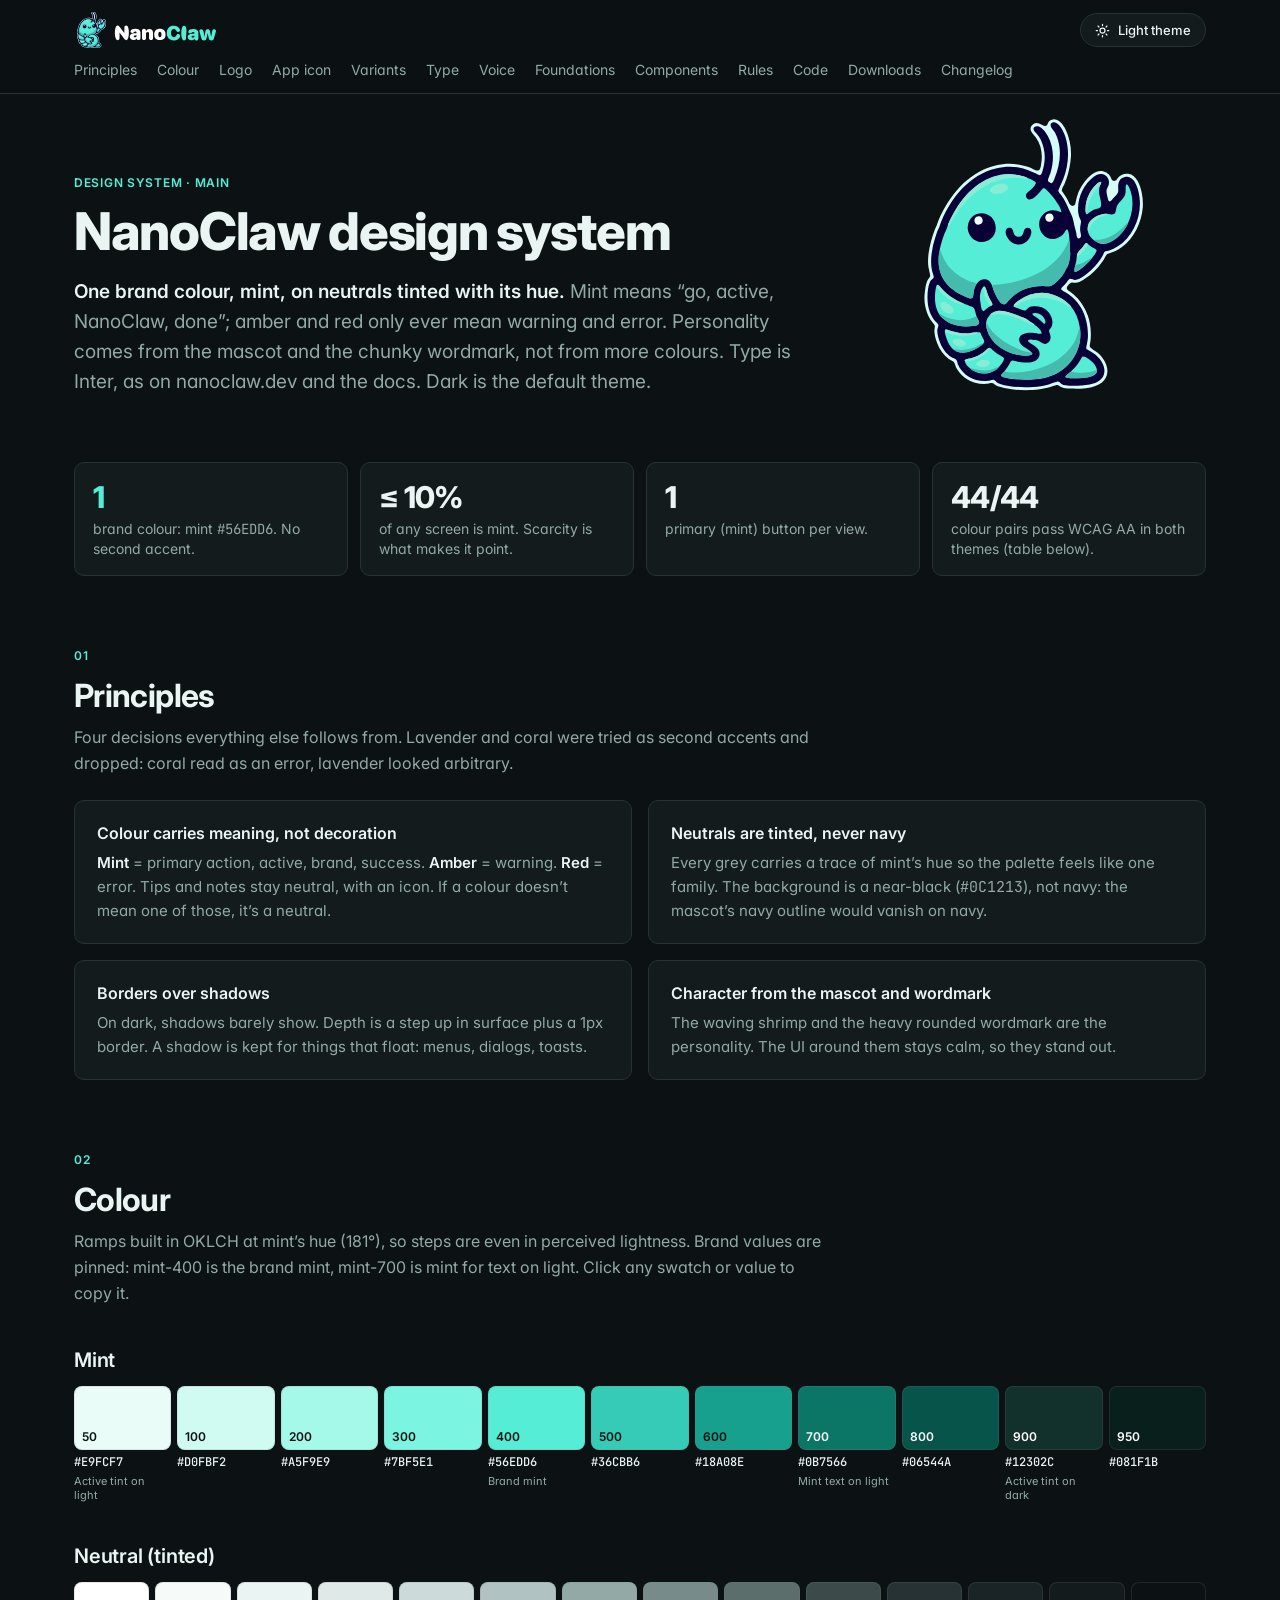
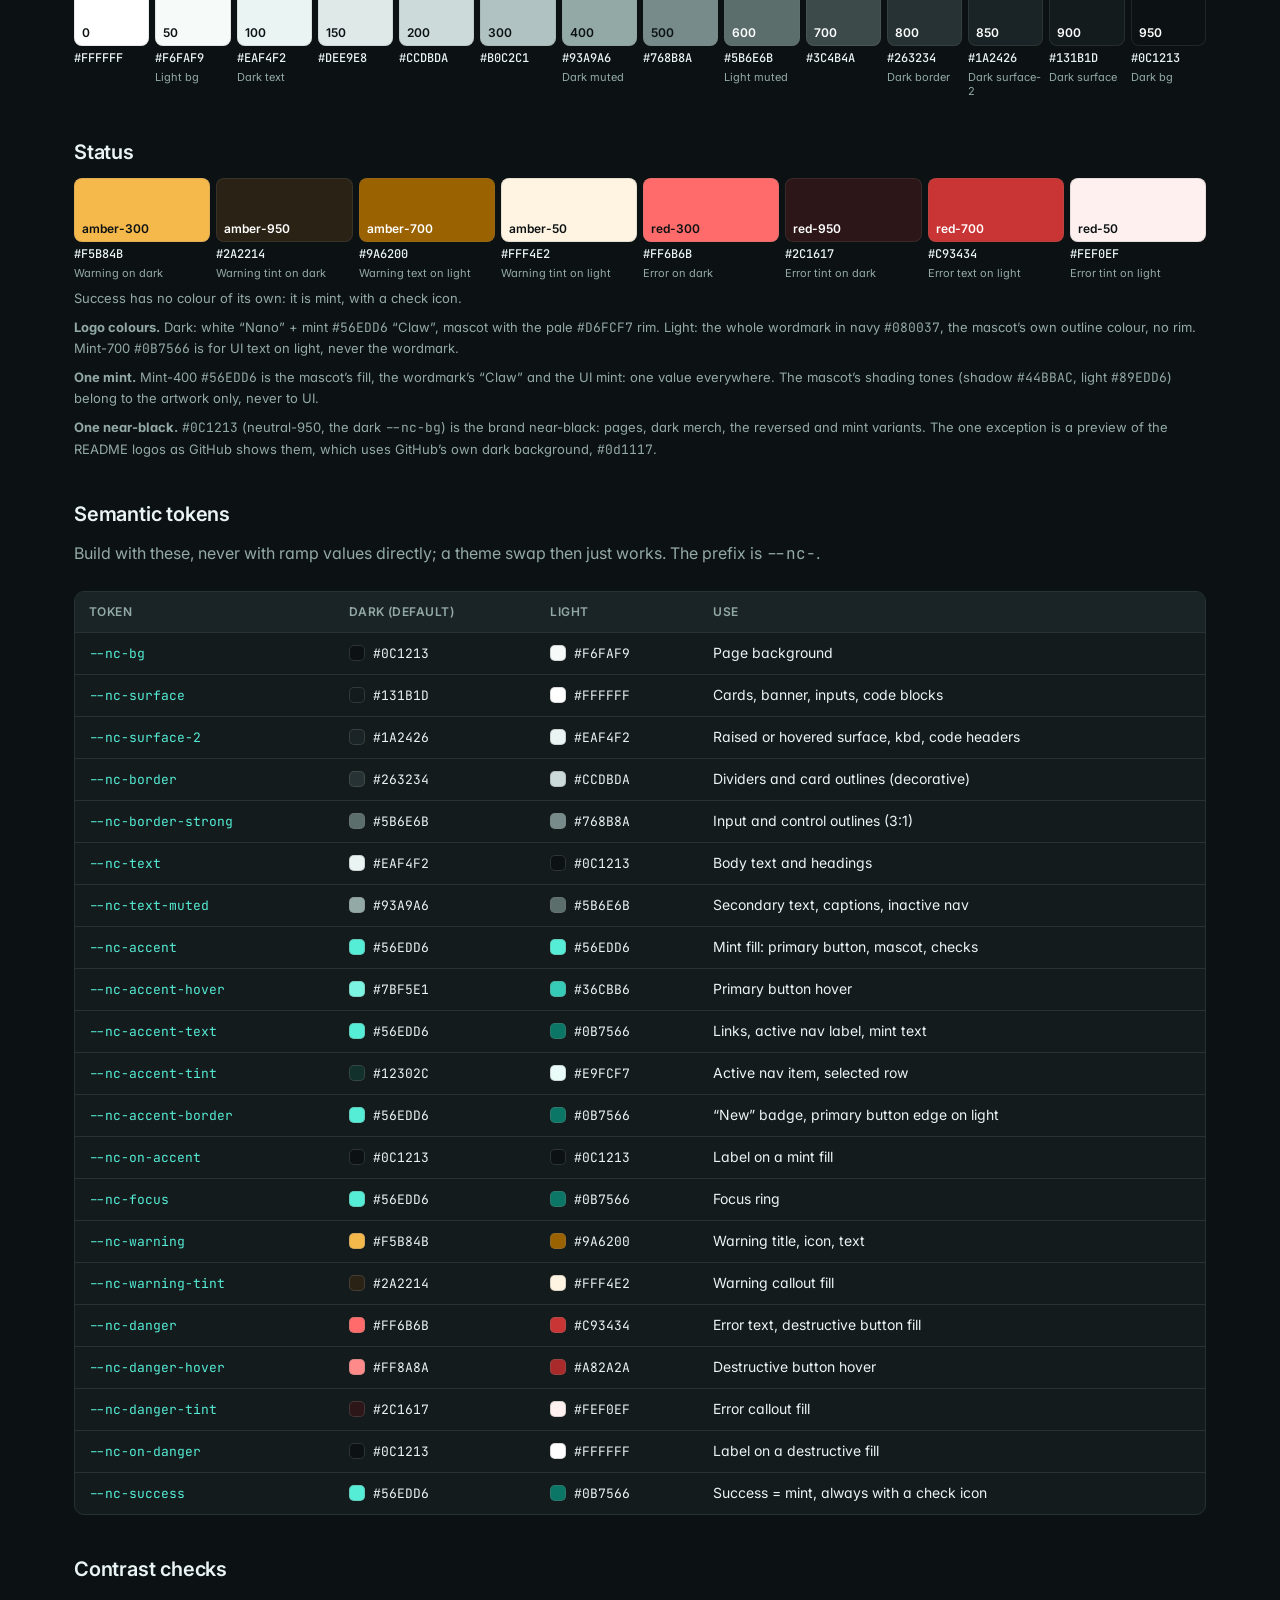
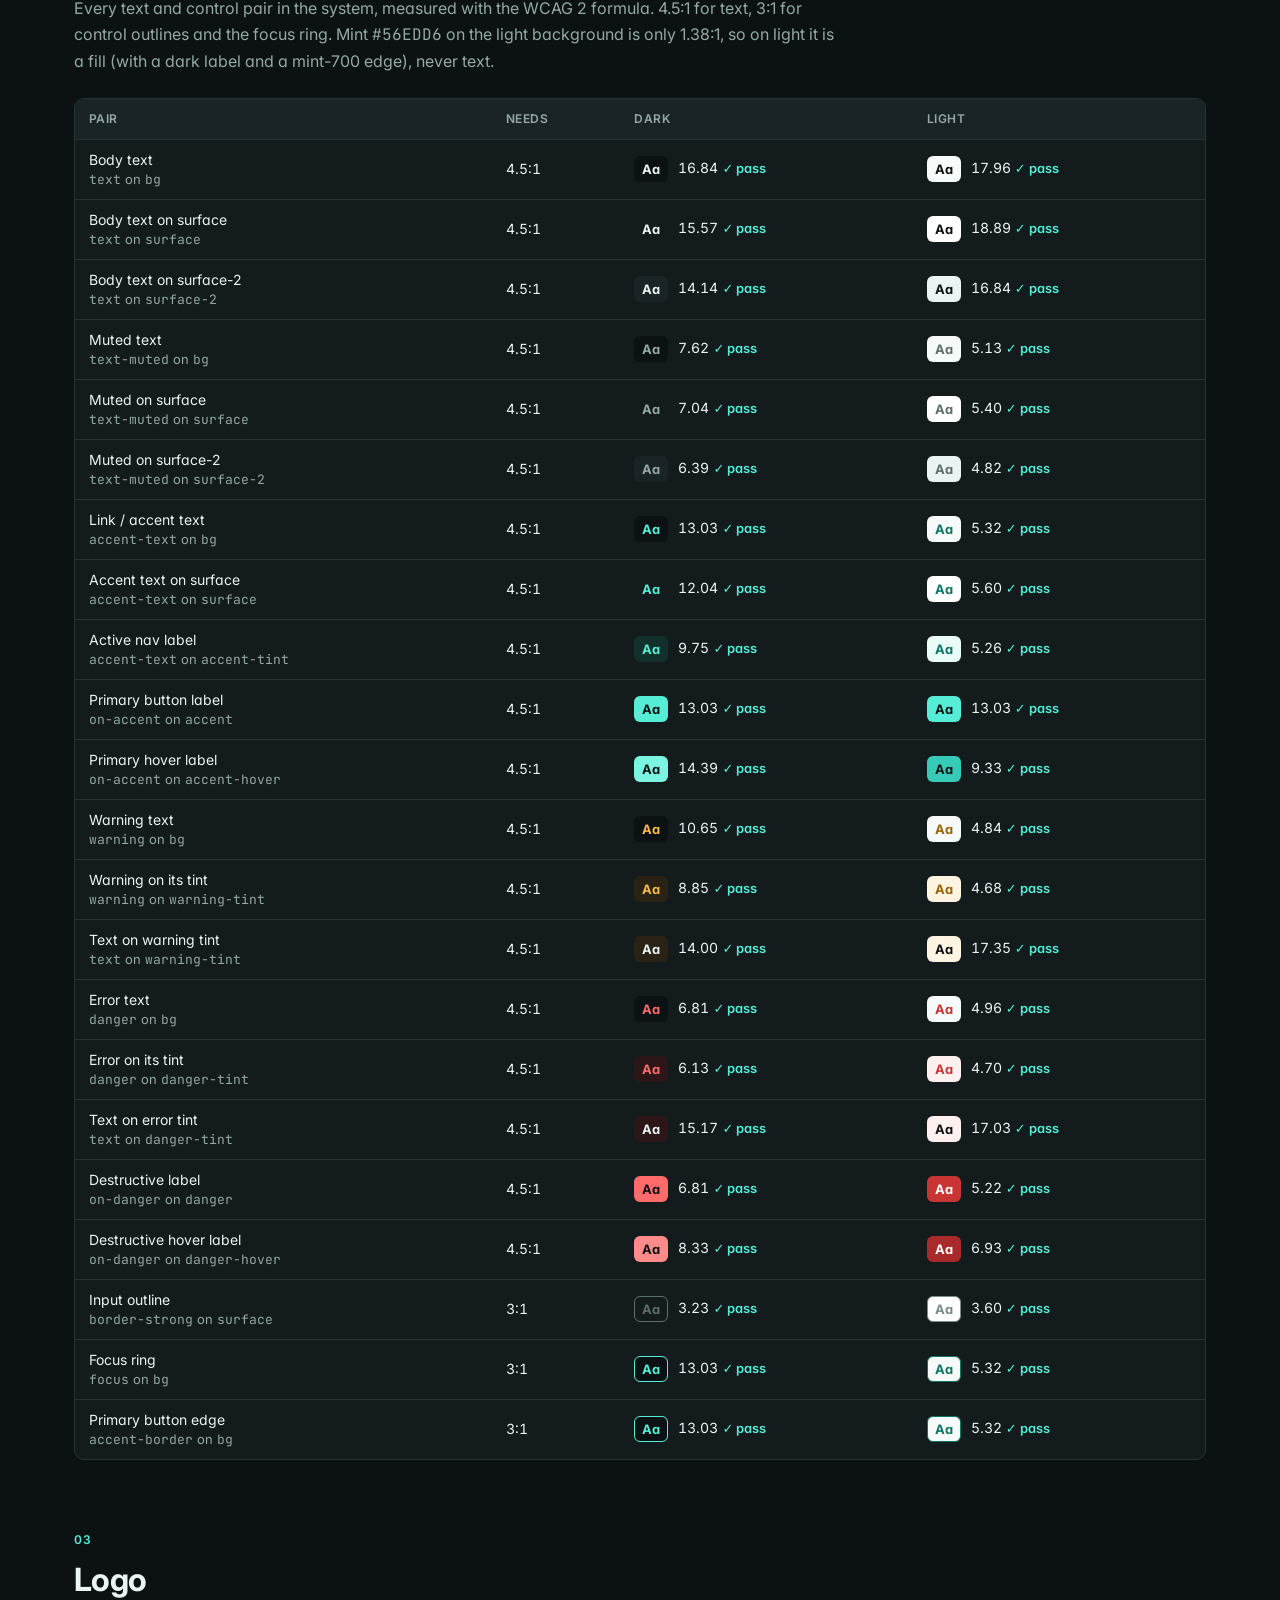
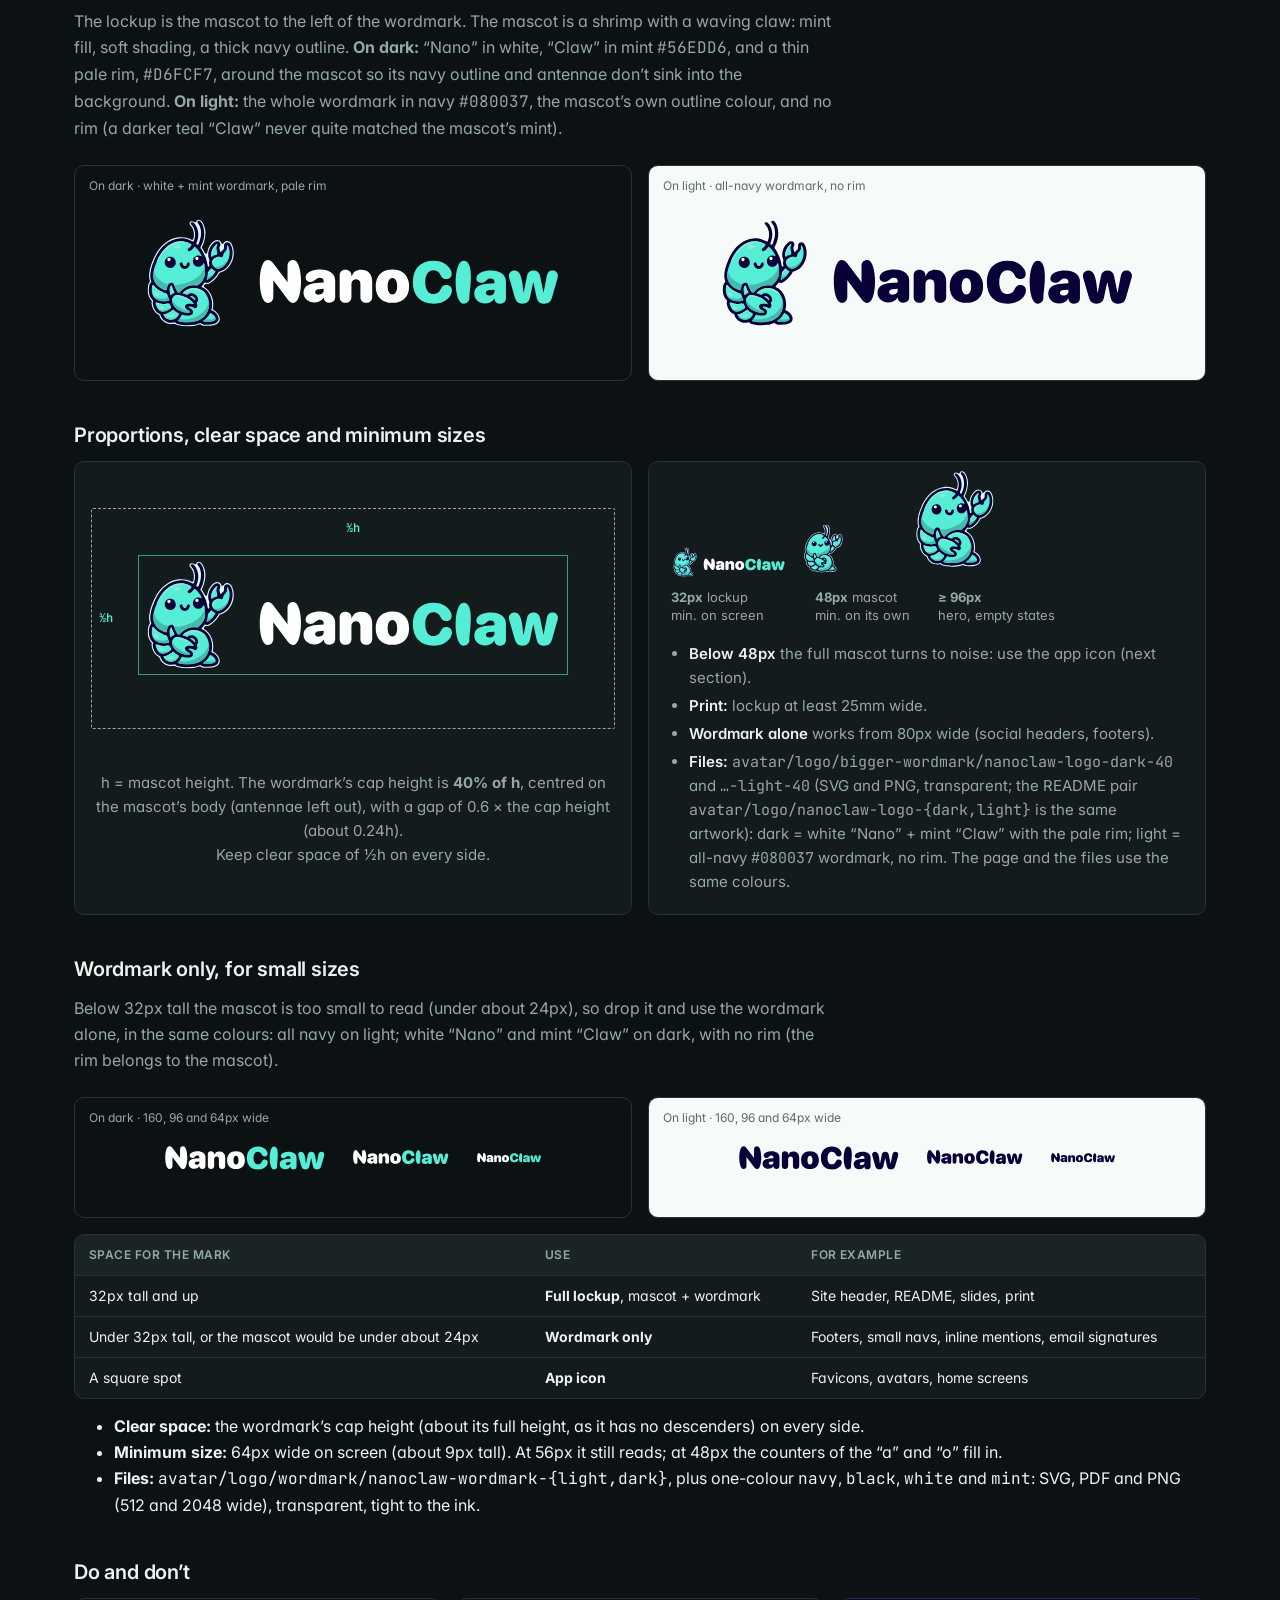
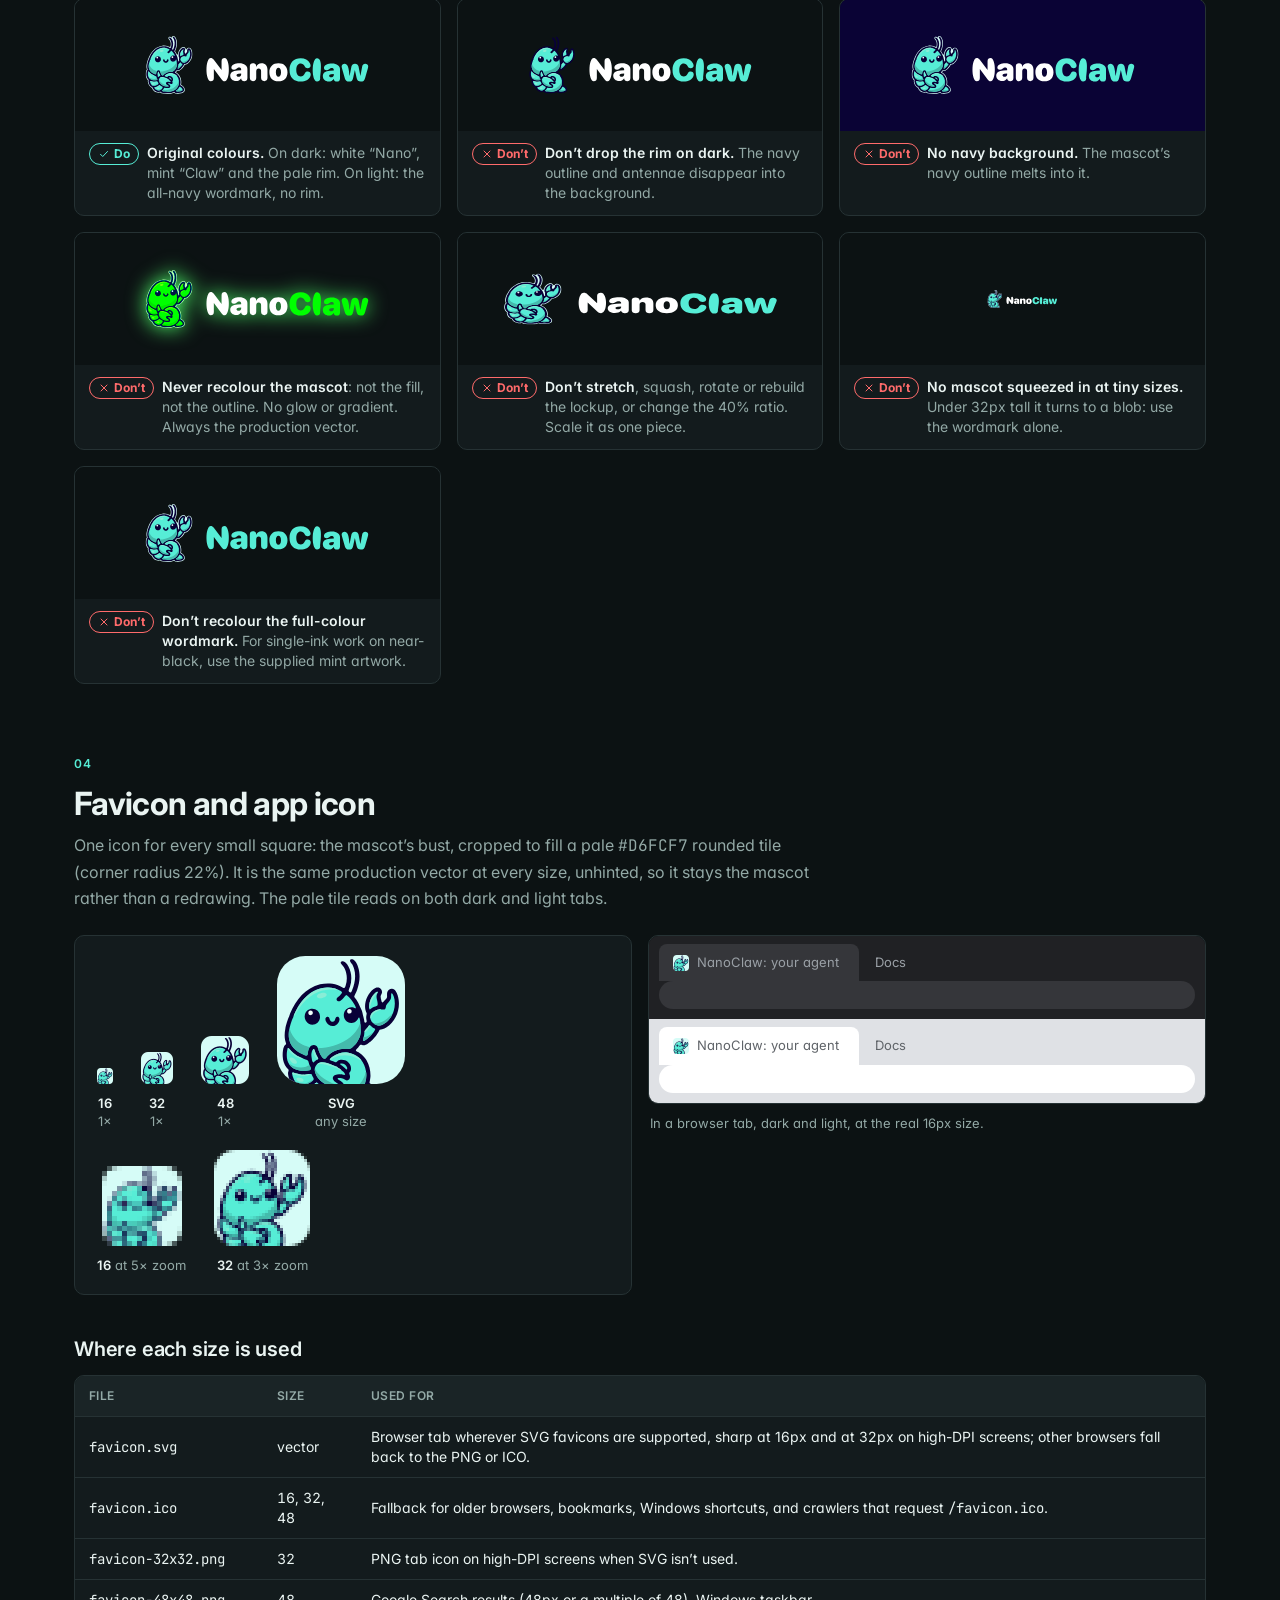
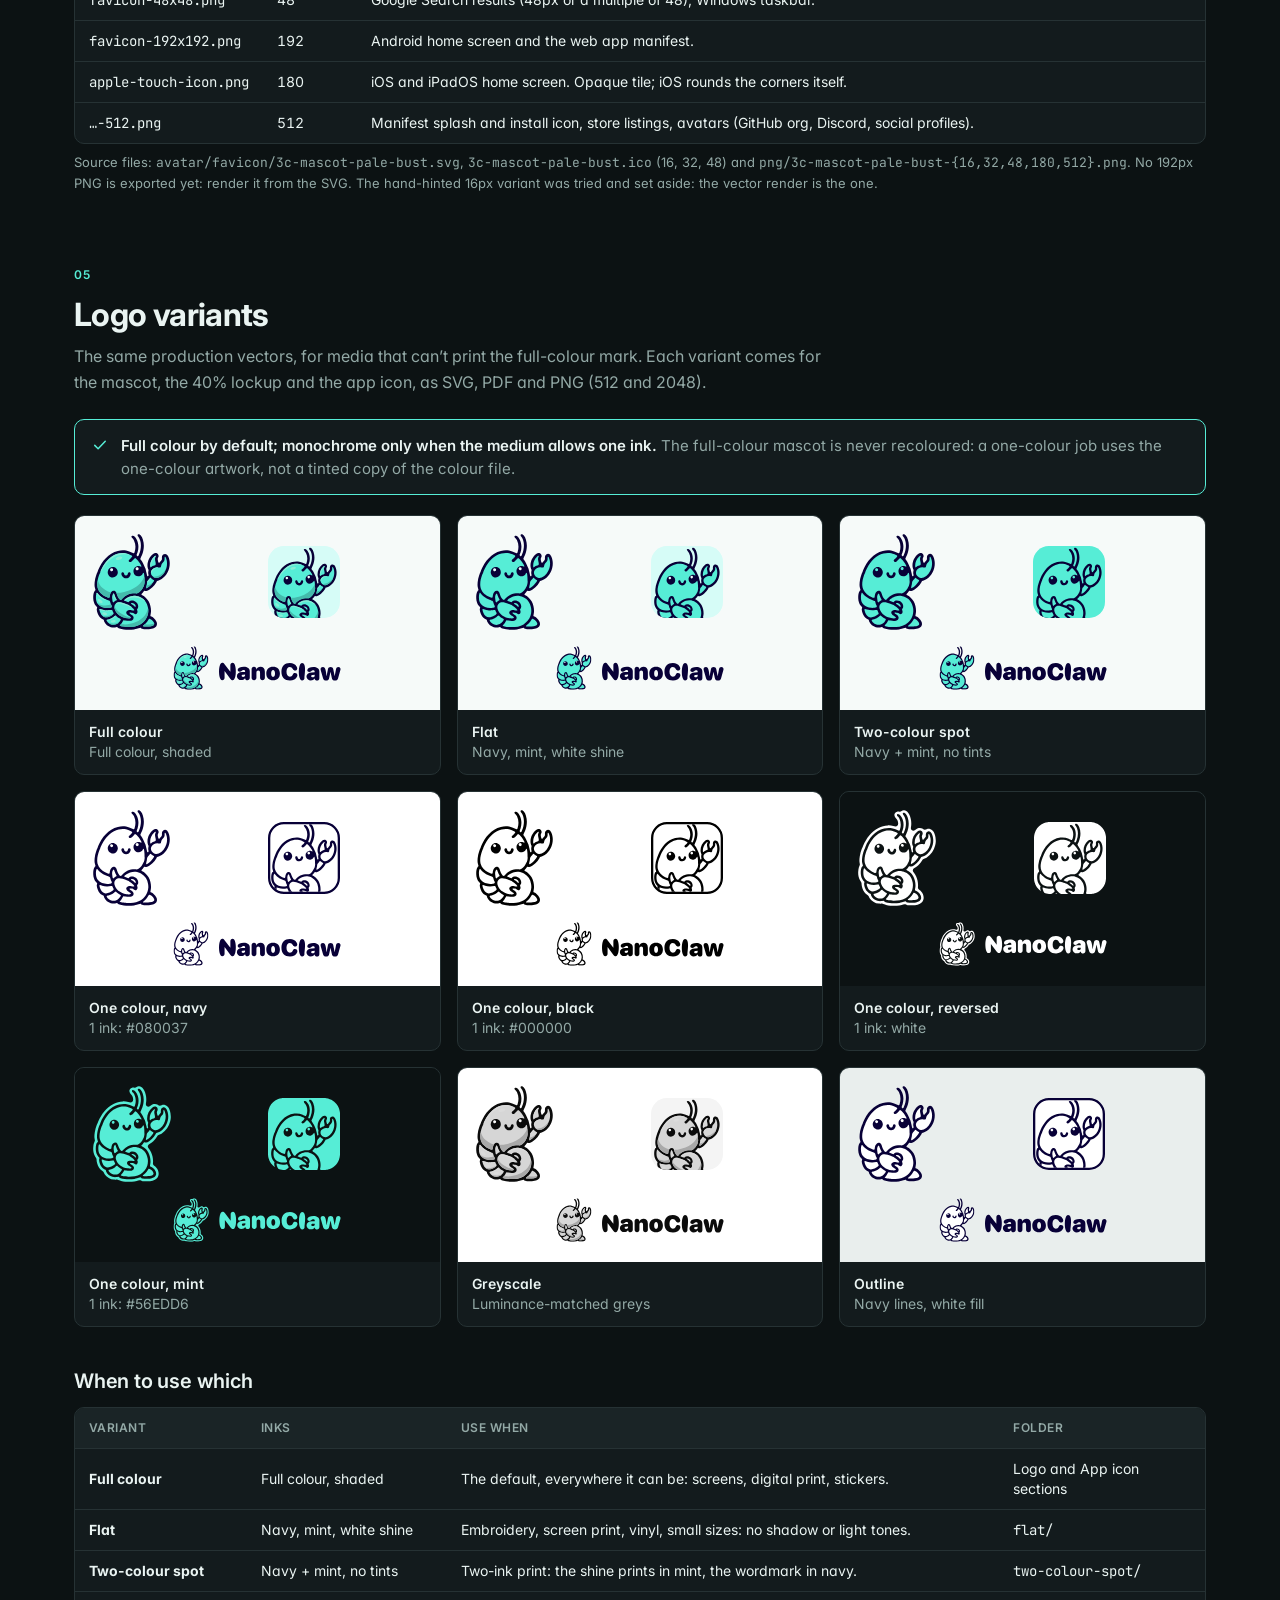
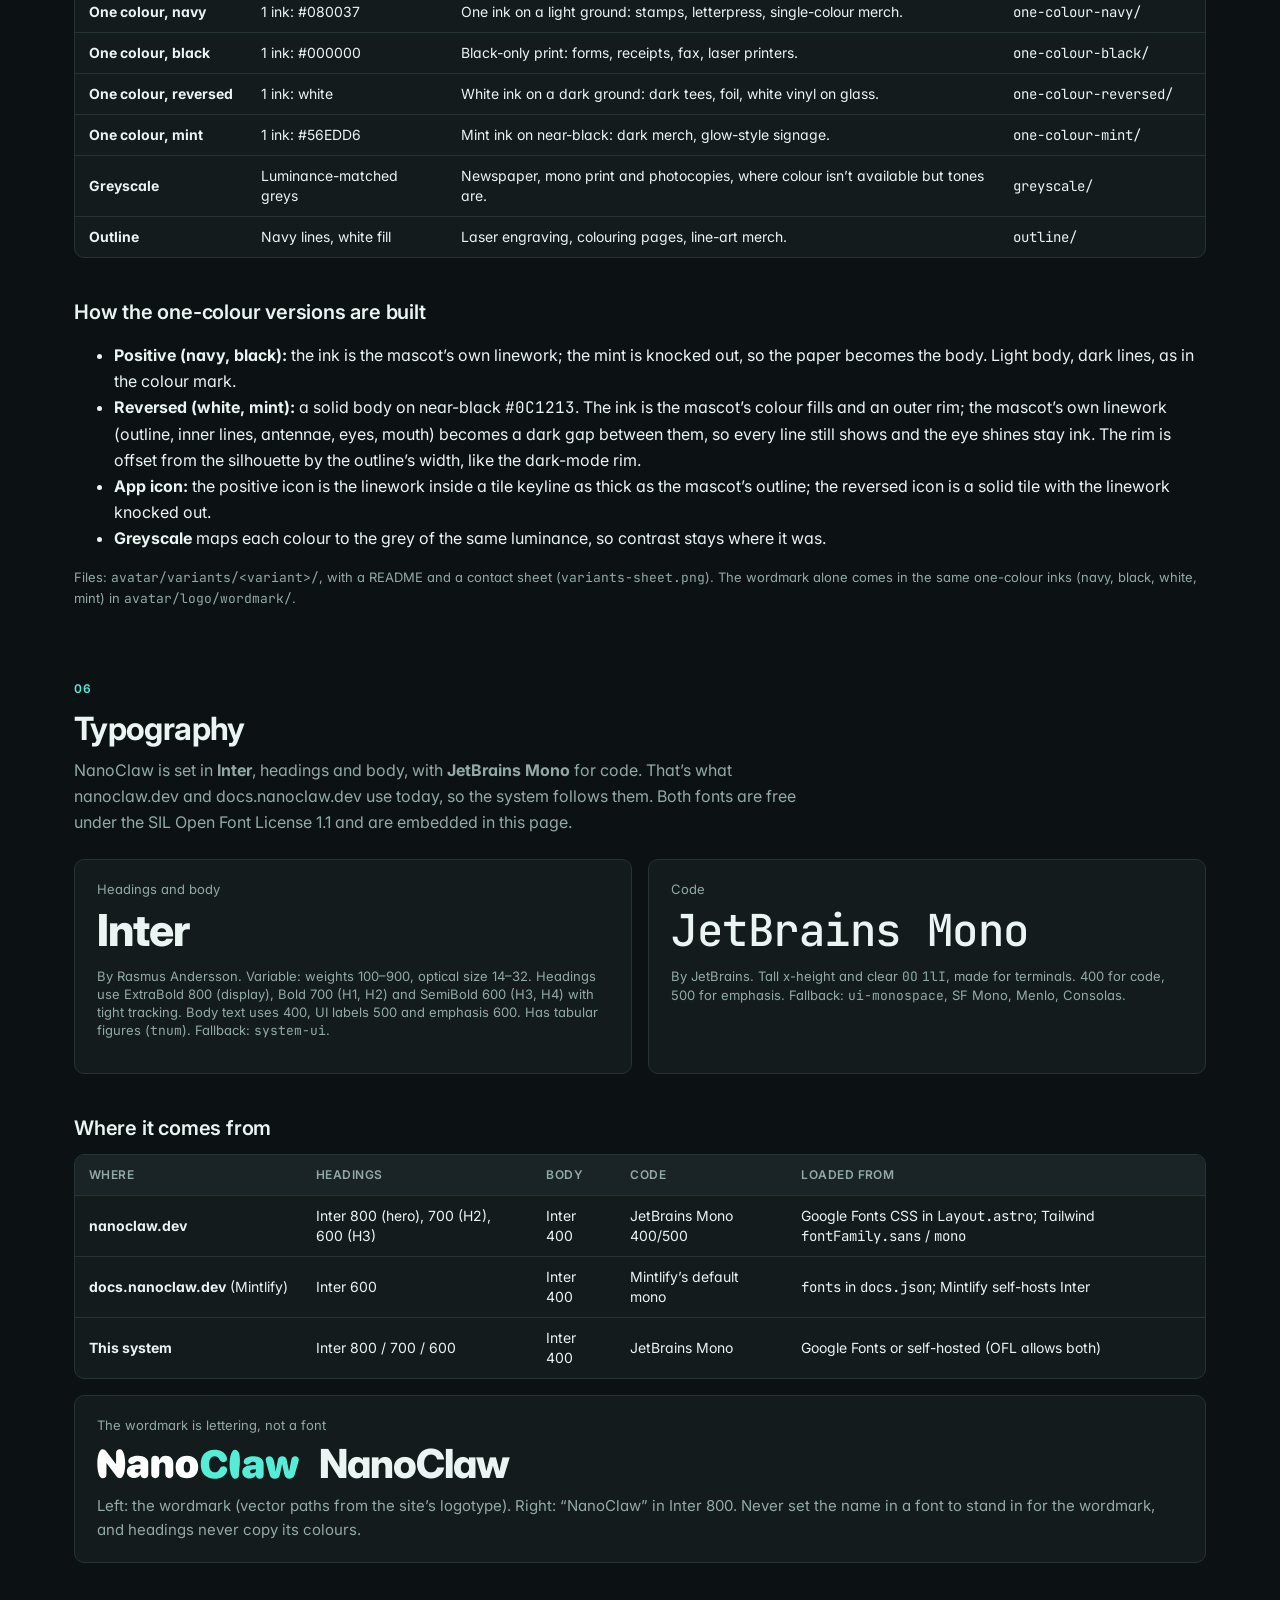
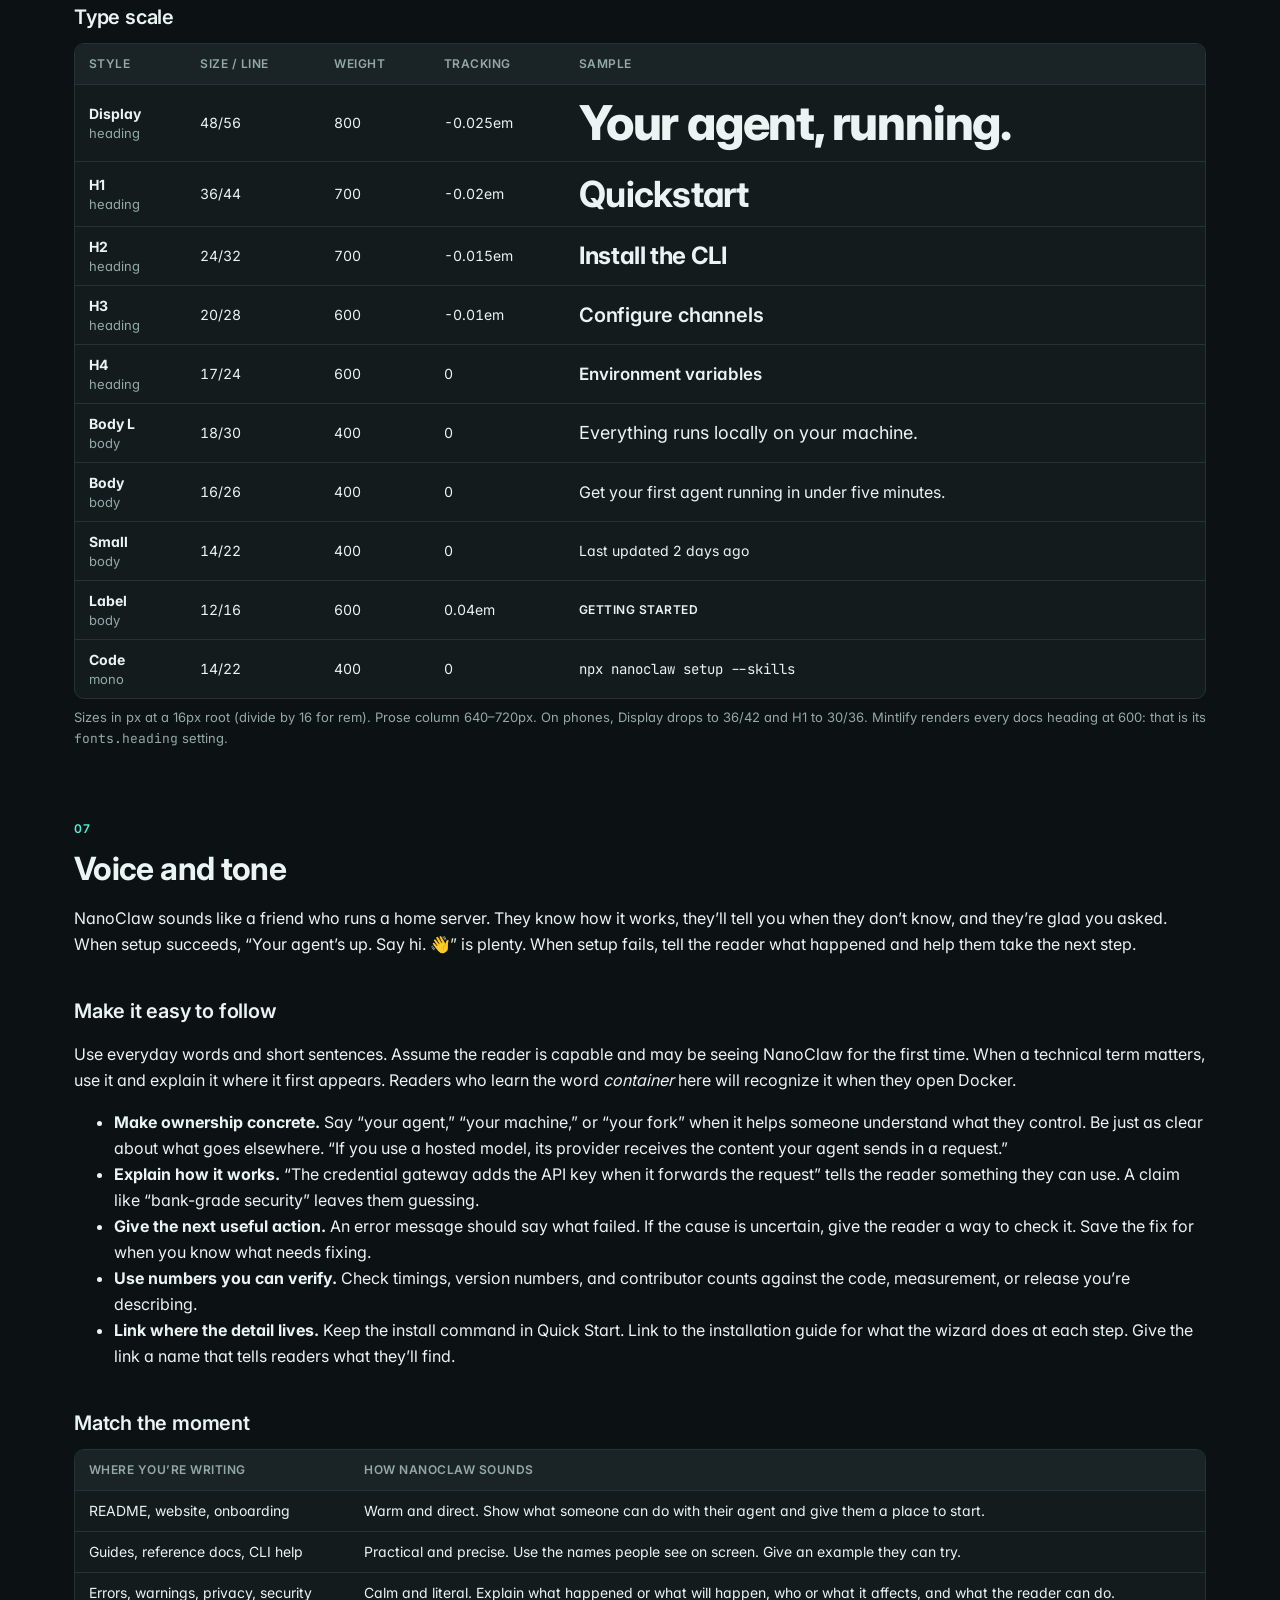
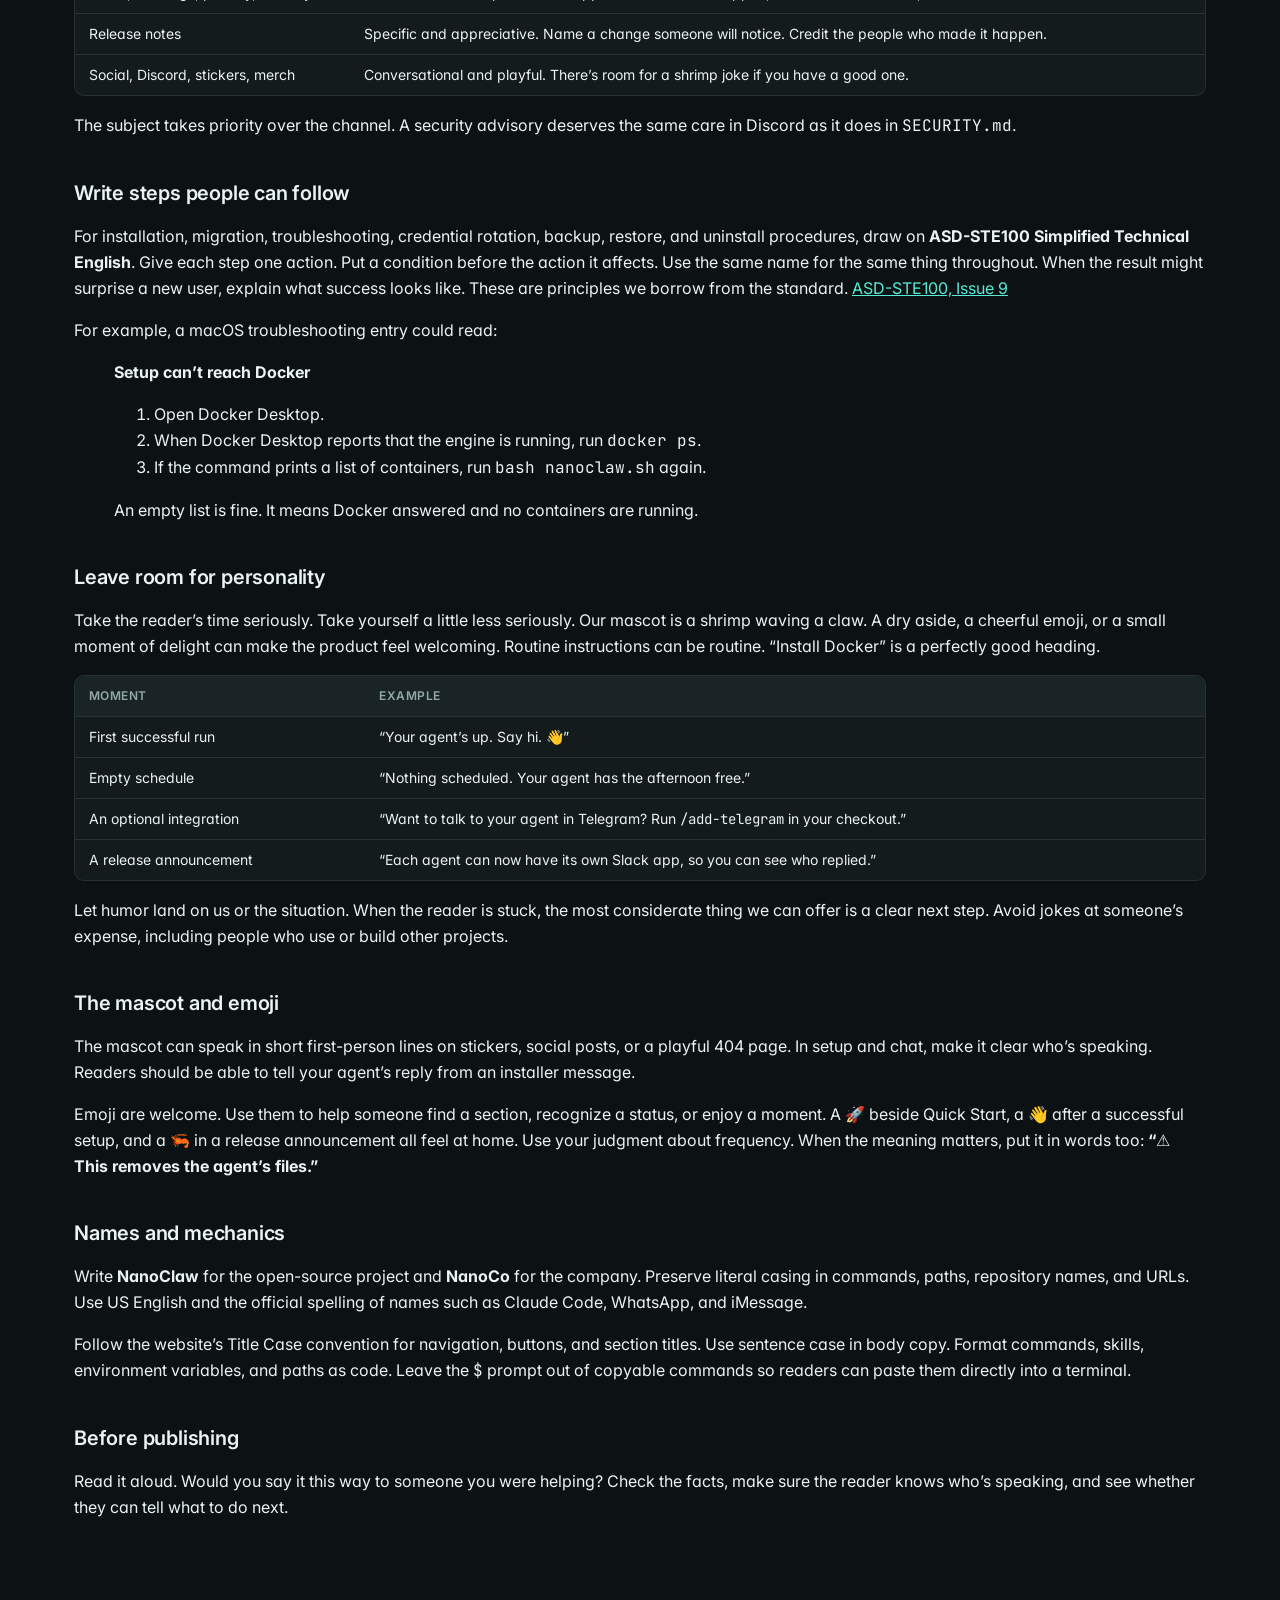
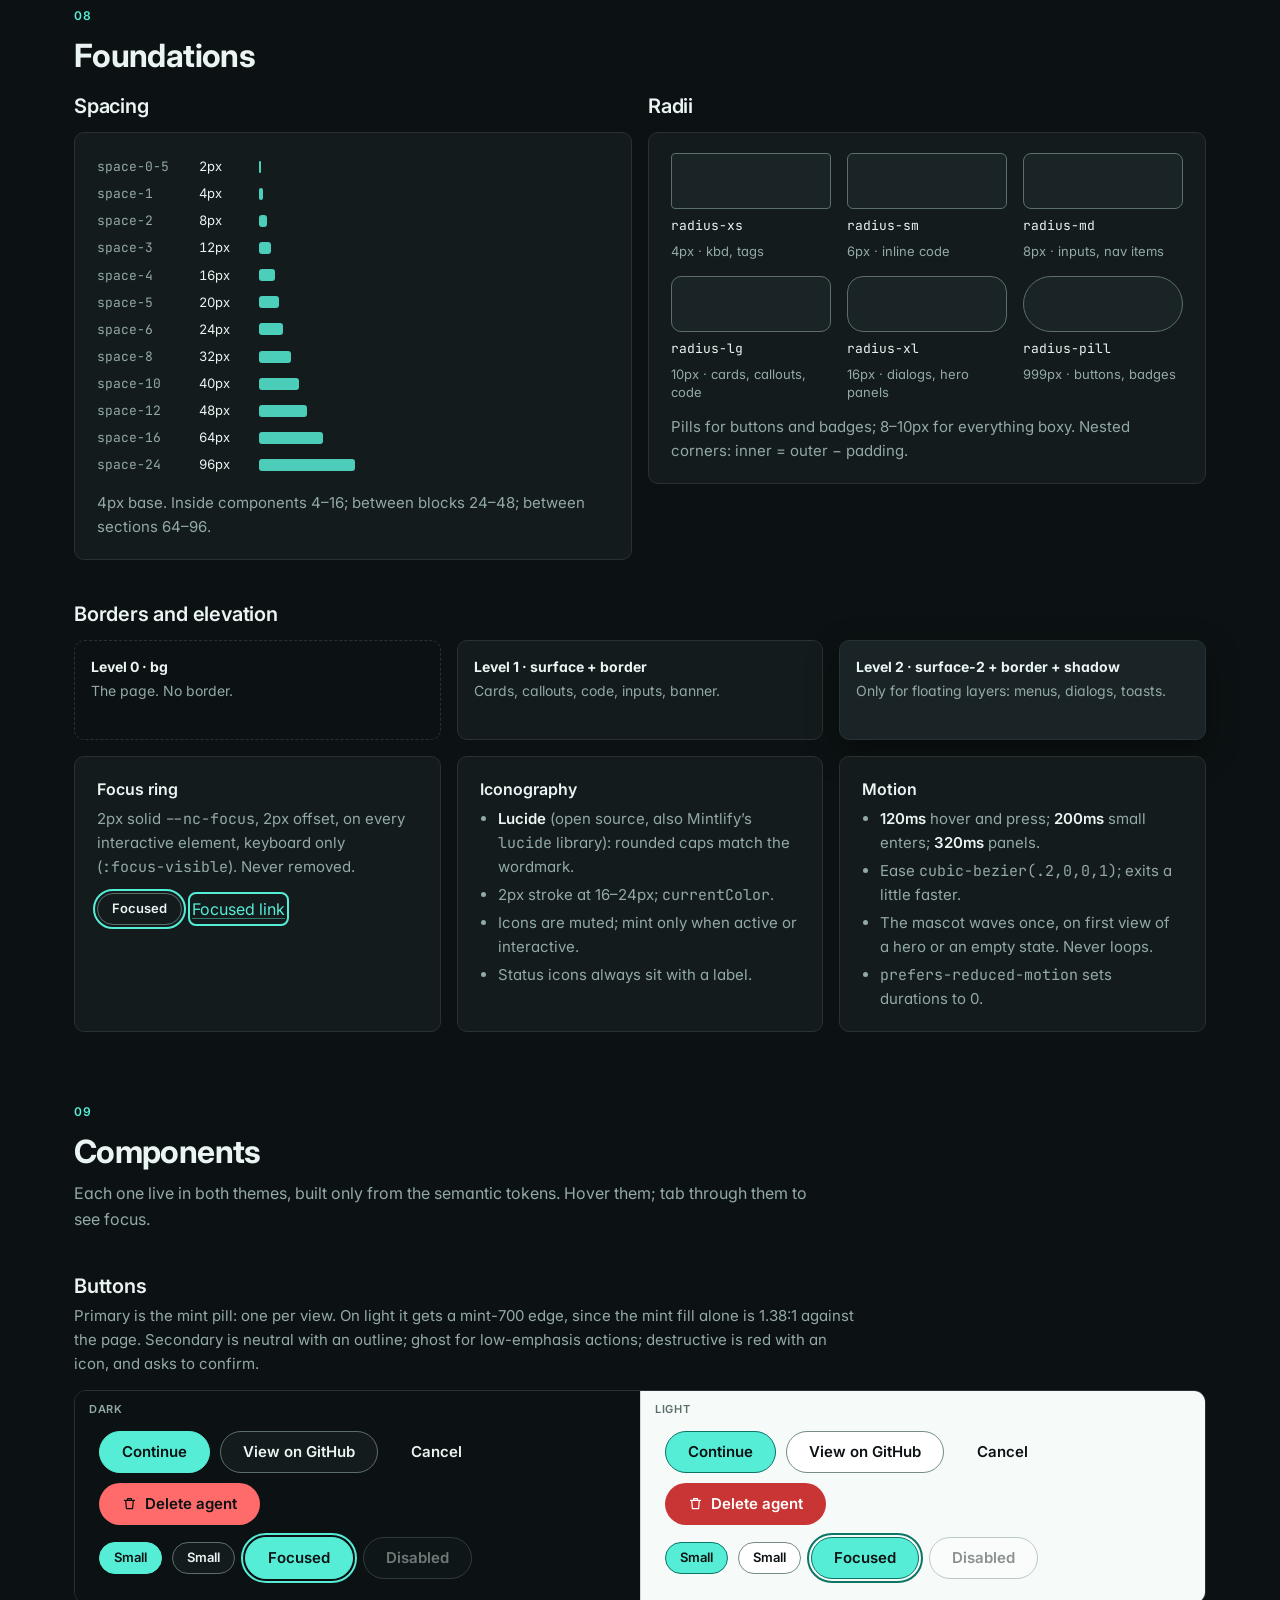
==== commit 89617c9d: "Clarify mint logo usage and release labels, and publish motion tokens" ====
--- a/design-system.html
+++ b/design-system.html
@@ -400,7 +400,7 @@
 <main>
 <div class="hero">
   <div>
-    <p class="eyebrow">Design system · v1.3.1 · Nov 17, 2026</p>
+    <p class="eyebrow">Design system · main</p>
     <h1>NanoClaw design system</h1>
     <p class="lead"><strong>One brand colour, mint, on neutrals tinted with its hue.</strong> Mint means “go, active, NanoClaw, done”; amber and red only ever mean warning and error. Personality comes from the mascot and the chunky wordmark, not from more colours. Type is Inter, as on nanoclaw.dev and the docs. Dark is the default theme.</p>
   </div>
@@ -511,7 +511,7 @@
     <figure><div class="st"><span class="lockup" style="filter:hue-rotate(-60deg) saturate(3) drop-shadow(0 0 10px #4dff6a)"><svg class="lk" viewBox="0 0 1112 307" role="img" aria-label="NanoClaw"><use href="#lk"/></svg></span></div><figcaption><span class="verdict v-dont"><svg class="ic ic-sm" viewBox="0 0 24 24" aria-hidden="true"><path d="M18 6 6 18M6 6l12 12"/></svg>Don’t</span><span><b>Never recolour the mascot</b>: not the fill, not the outline. No glow or gradient. Always the production vector.</span></figcaption></figure>
     <figure><div class="st"><span class="lockup" style="transform:scaleX(1.4)"><svg class="lk" viewBox="0 0 1112 307" role="img" aria-label="NanoClaw" style="--h:56px"><use href="#lk"/></svg></span></div><figcaption><span class="verdict v-dont"><svg class="ic ic-sm" viewBox="0 0 24 24" aria-hidden="true"><path d="M18 6 6 18M6 6l12 12"/></svg>Don’t</span><span><b>Don’t stretch</b>, squash, rotate or rebuild the lockup, or change the 40% ratio. Scale it as one piece.</span></figcaption></figure>
     <figure><div class="st"><span class="lockup"><svg class="lk" viewBox="0 0 1112 307" role="img" aria-label="NanoClaw" style="--h:20px"><use href="#lk"/></svg></span></div><figcaption><span class="verdict v-dont"><svg class="ic ic-sm" viewBox="0 0 24 24" aria-hidden="true"><path d="M18 6 6 18M6 6l12 12"/></svg>Don’t</span><span><b>No mascot squeezed in at tiny sizes.</b> Under 32px tall it turns to a blob: use the wordmark alone.</span></figcaption></figure>
-    <figure><div class="st" style="--wm-nano:#56EDD6"><span class="lockup "><svg class="lk" viewBox="0 0 1112 307" role="img" aria-label="NanoClaw"><use href="#lk"/></svg></span></div><figcaption><span class="verdict v-dont"><svg class="ic ic-sm" viewBox="0 0 24 24" aria-hidden="true"><path d="M18 6 6 18M6 6l12 12"/></svg>Don’t</span><span><b>Don’t make it all mint.</b> Only “Claw” is mint, and only on dark (“Nano” white). On light the whole wordmark is navy.</span></figcaption></figure>
+    <figure><div class="st" style="--wm-nano:#56EDD6"><span class="lockup "><svg class="lk" viewBox="0 0 1112 307" role="img" aria-label="NanoClaw"><use href="#lk"/></svg></span></div><figcaption><span class="verdict v-dont"><svg class="ic ic-sm" viewBox="0 0 24 24" aria-hidden="true"><path d="M18 6 6 18M6 6l12 12"/></svg>Don’t</span><span><b>Don’t recolour the full-colour wordmark.</b> For single-ink work on near-black, use the supplied mint artwork.</span></figcaption></figure>
   </div>
 </section>
 <section id="icon">
@@ -1052,7 +1052,7 @@
 </section>
 </main>
 
-<footer><svg class="wm " viewBox="0 0 795 118" role="img" aria-label="NanoClaw"><use href="#wm"/></svg><span>Design system v1.3.1 · tokens checked against WCAG 2.2 AA · Inter and JetBrains Mono, both SIL Open Font License 1.1, as on nanoclaw.dev.</span></footer>
+<footer><svg class="wm " viewBox="0 0 795 118" role="img" aria-label="NanoClaw"><use href="#wm"/></svg><span>Design system · tokens checked against WCAG 2.2 AA · Inter and JetBrains Mono, both SIL Open Font License 1.1, as on nanoclaw.dev.</span></footer>
 <div class="toast" id="toast" role="status" aria-live="polite"><svg class="ic" viewBox="0 0 24 24" aria-hidden="true"><path d="M5 12.5 9.5 17 19 7"/></svg><span id="toastT">Copied</span></div>
 
 <script>
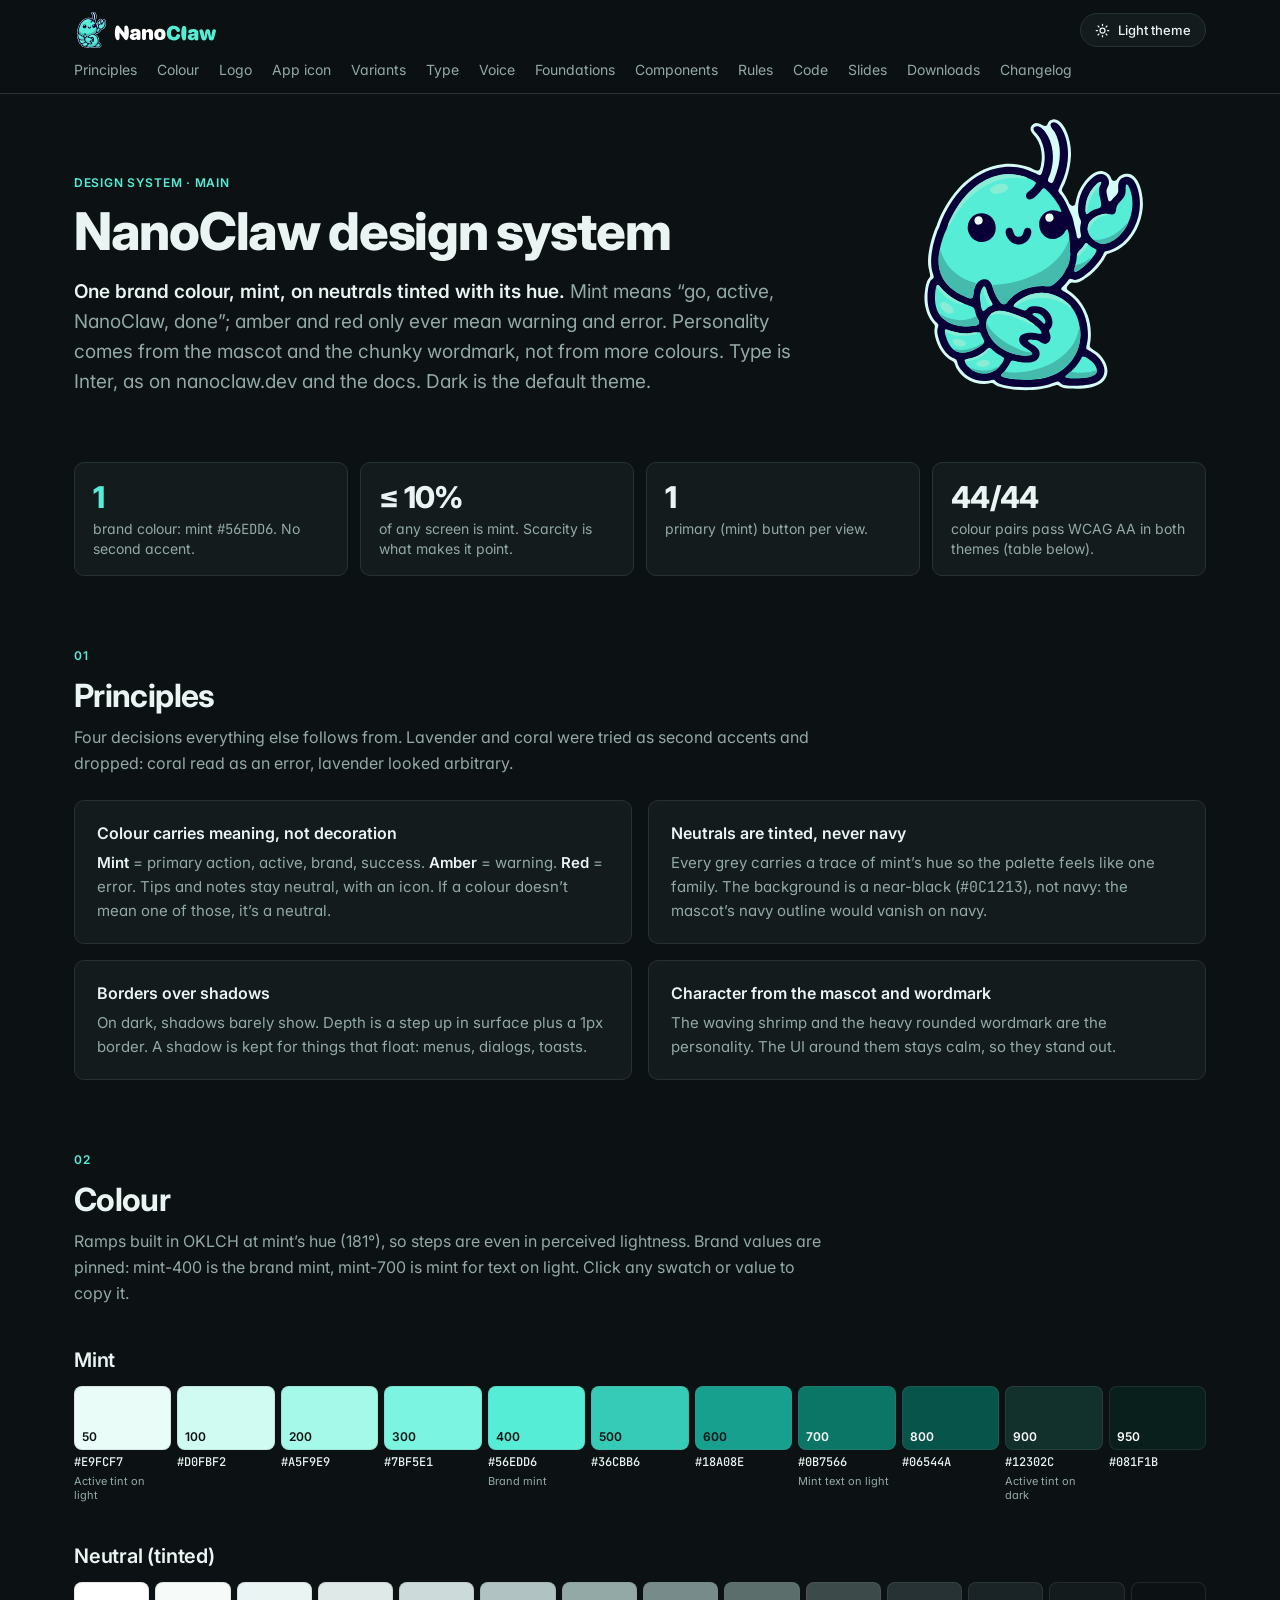
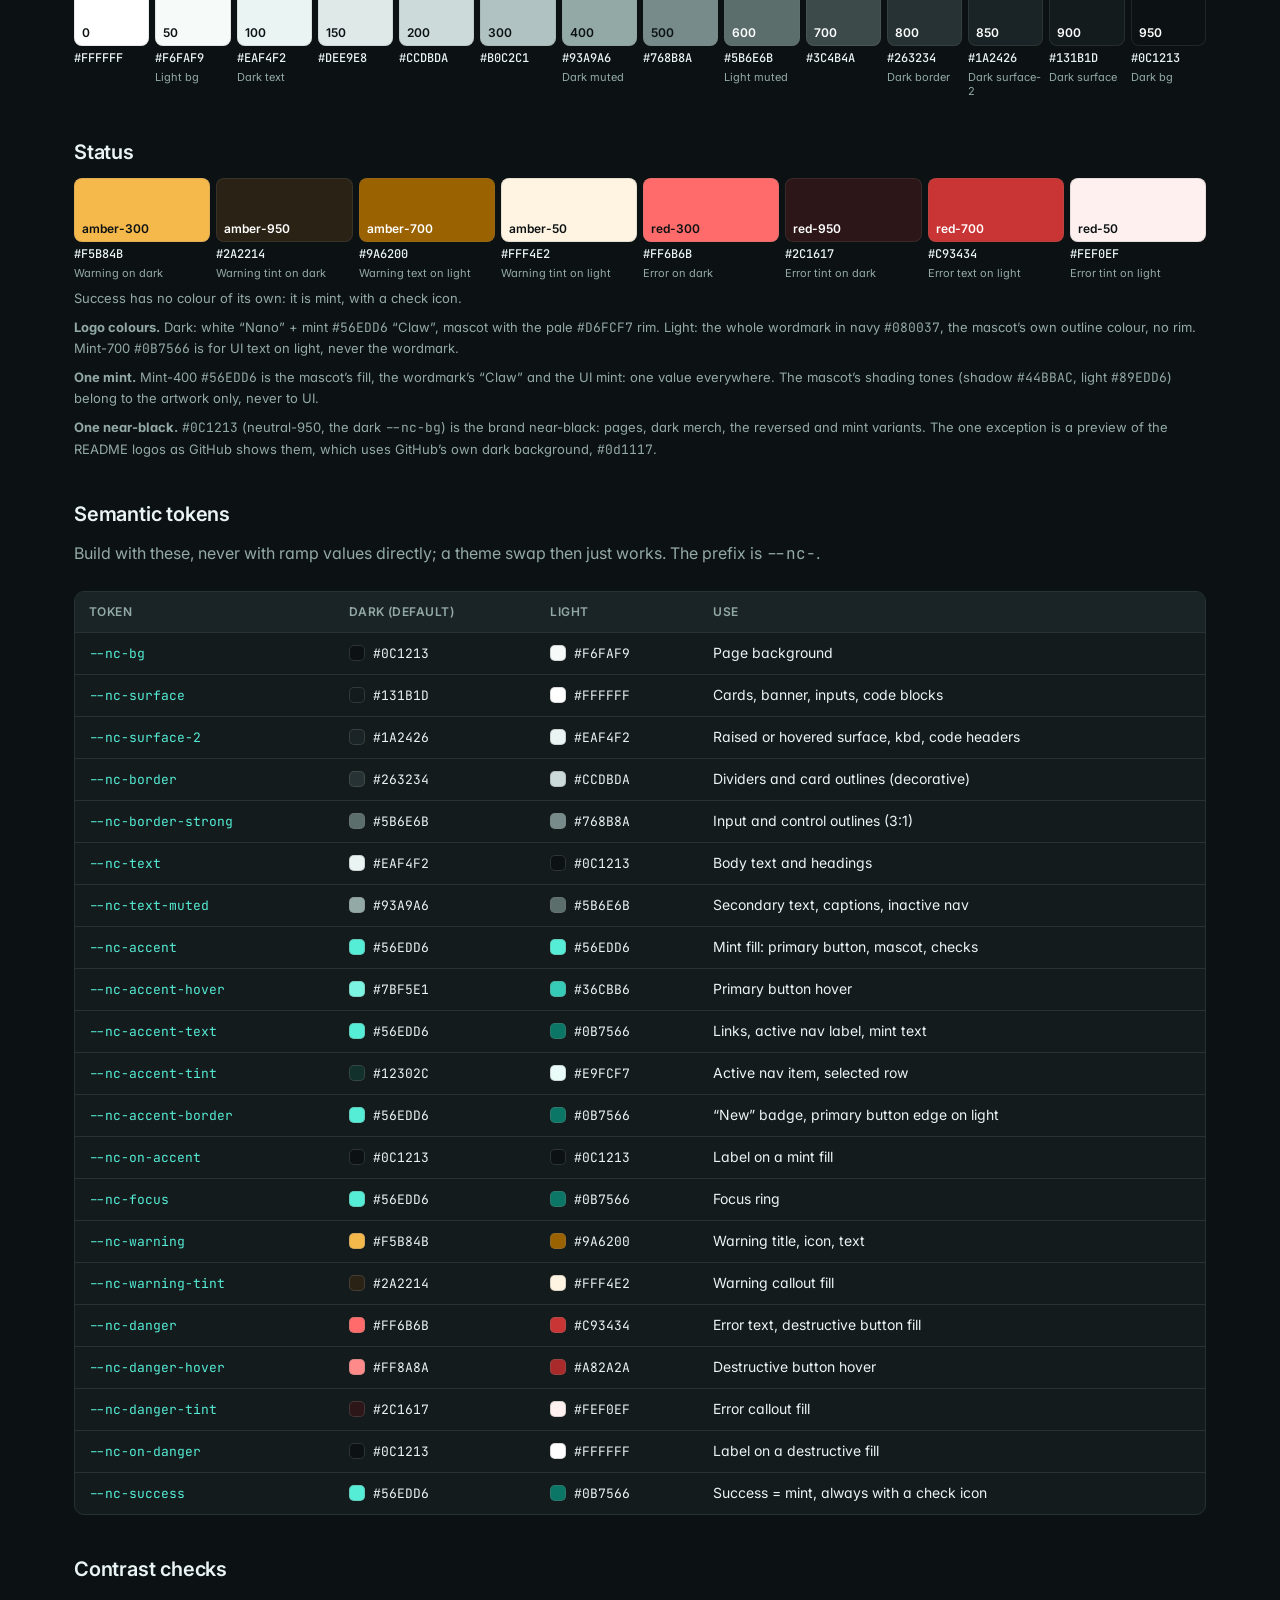
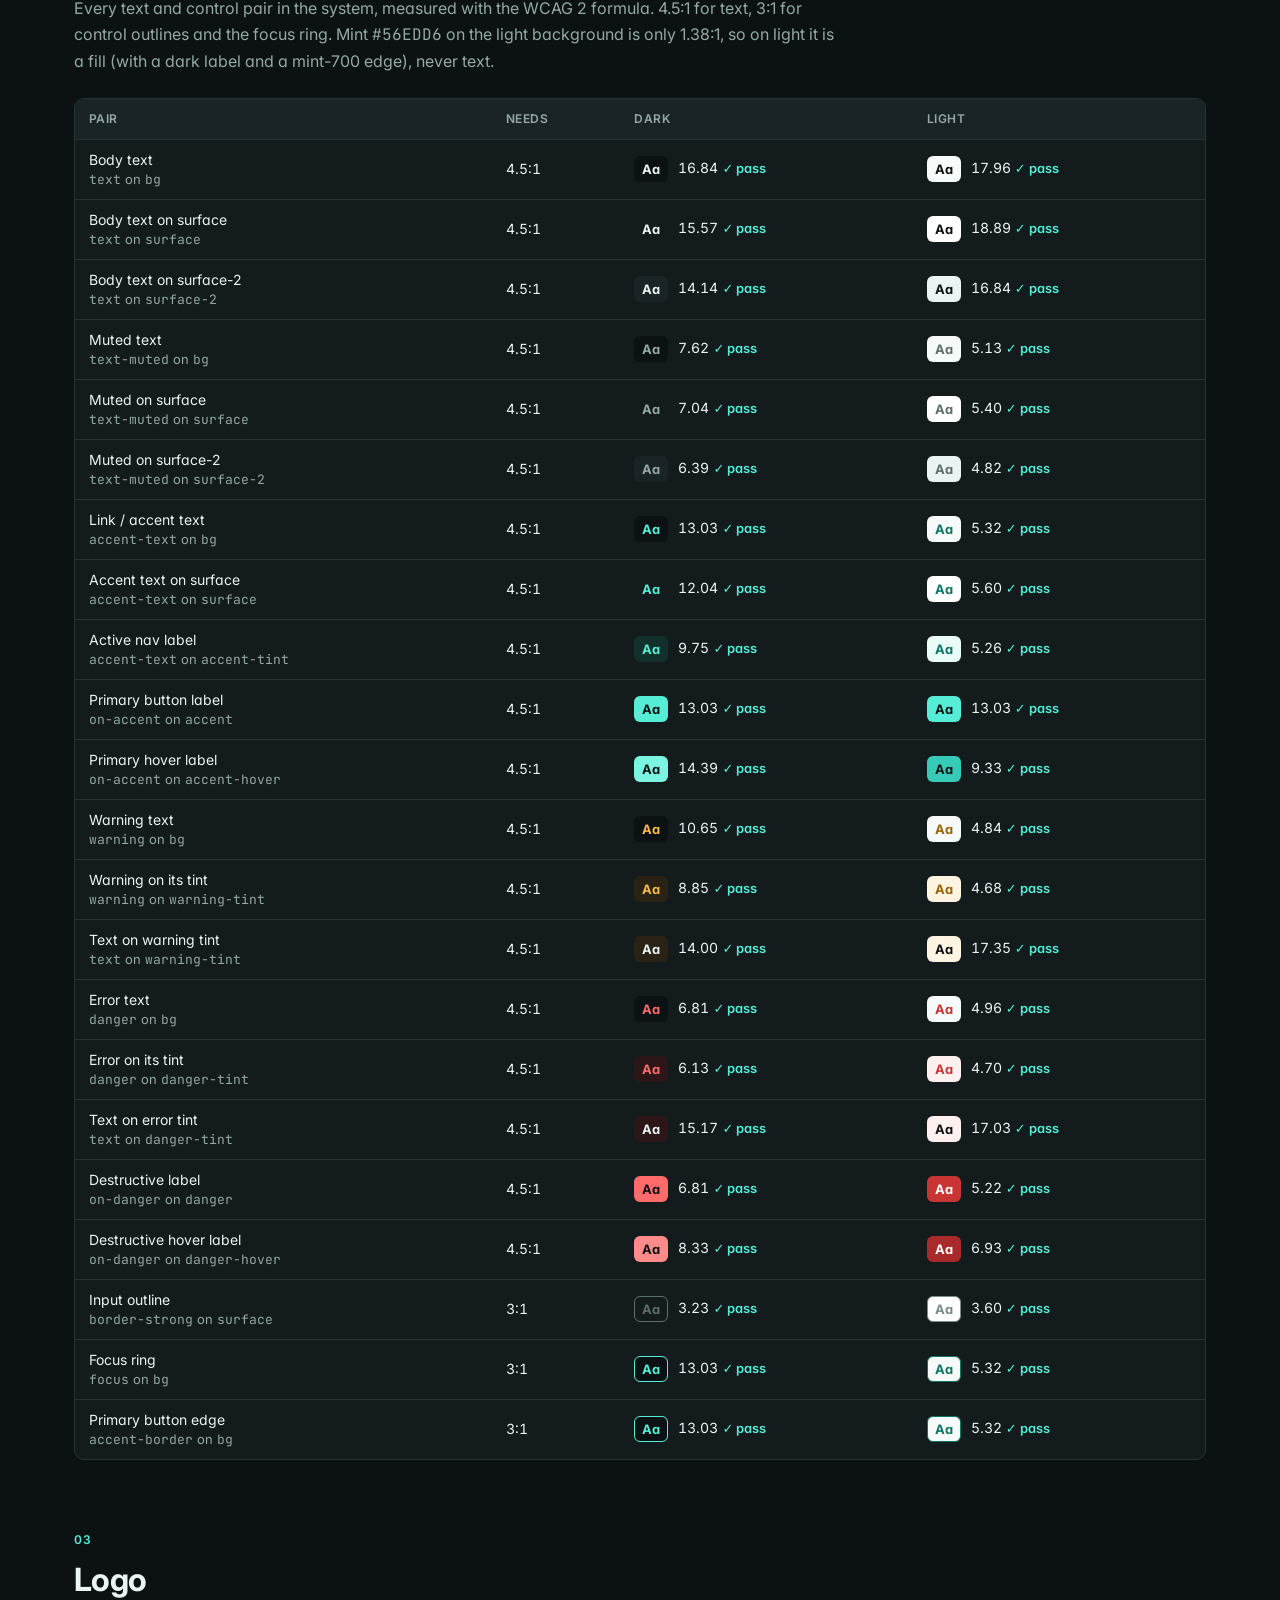
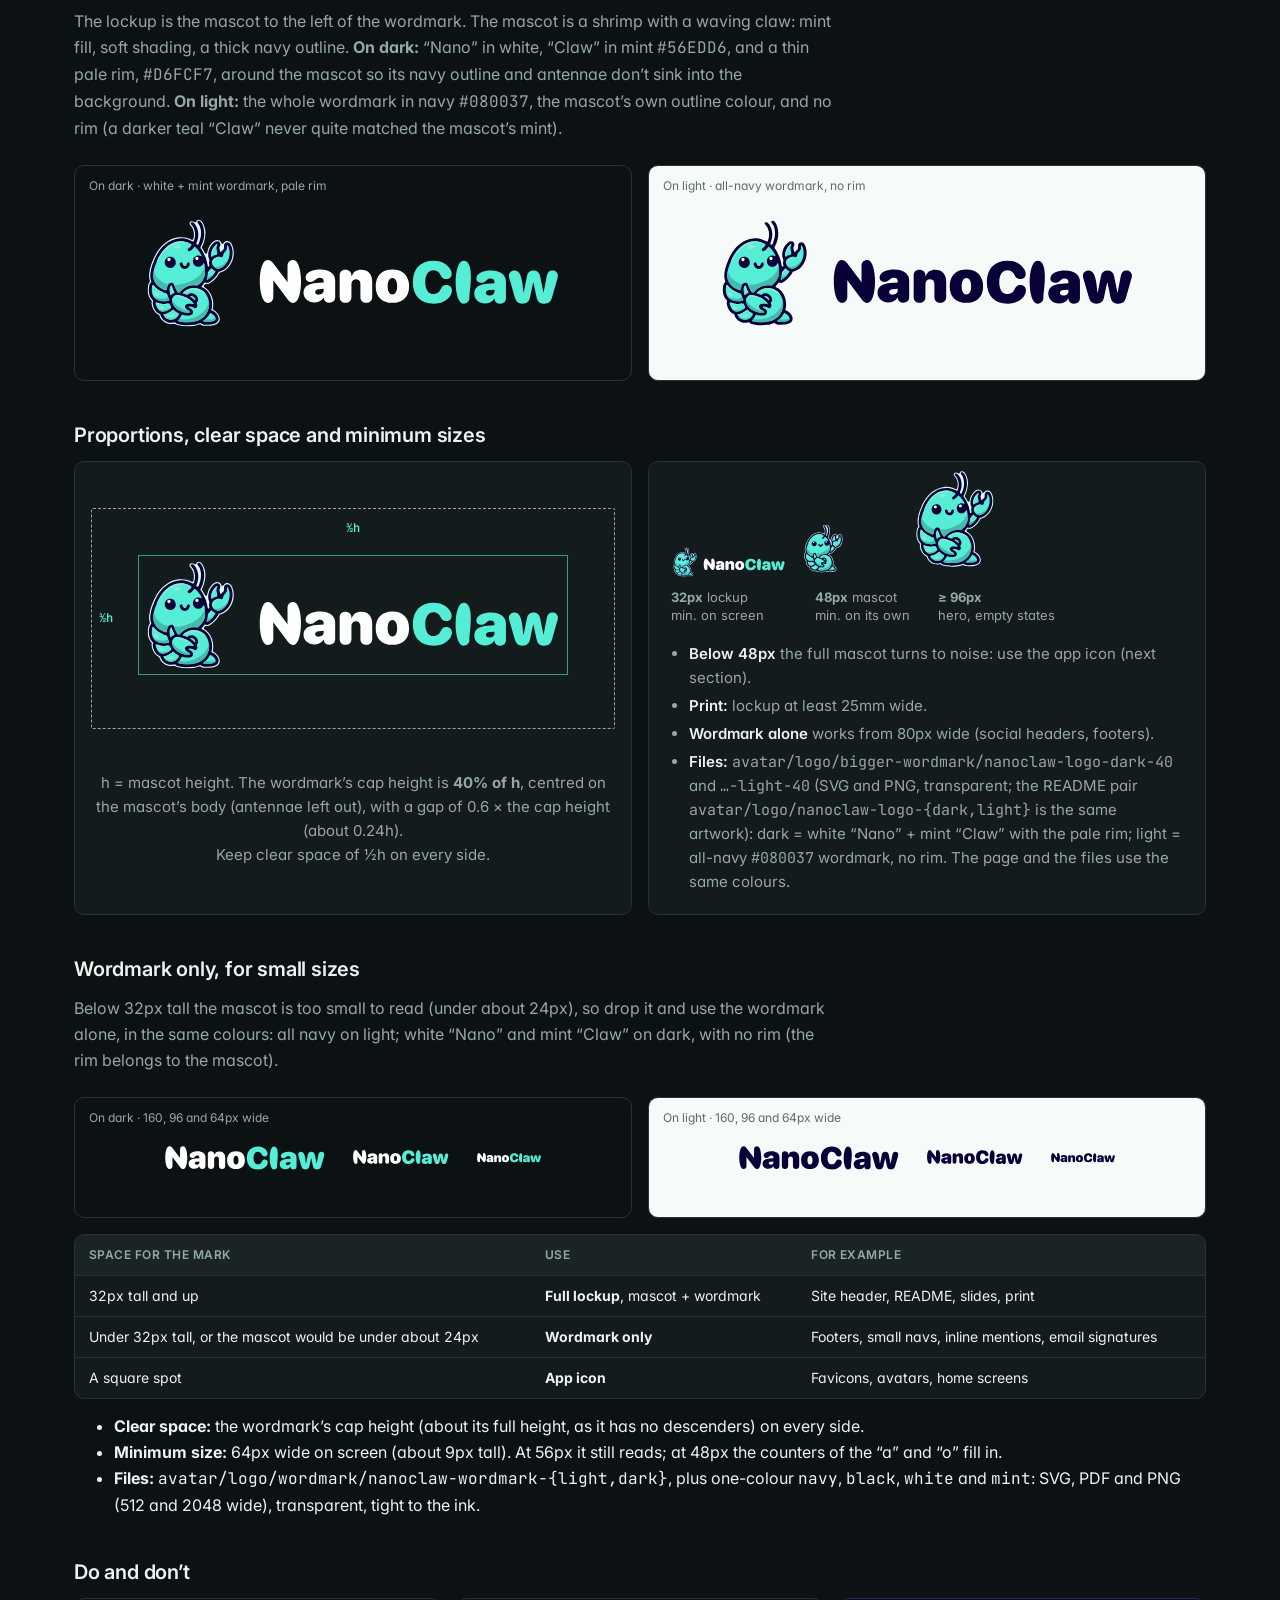
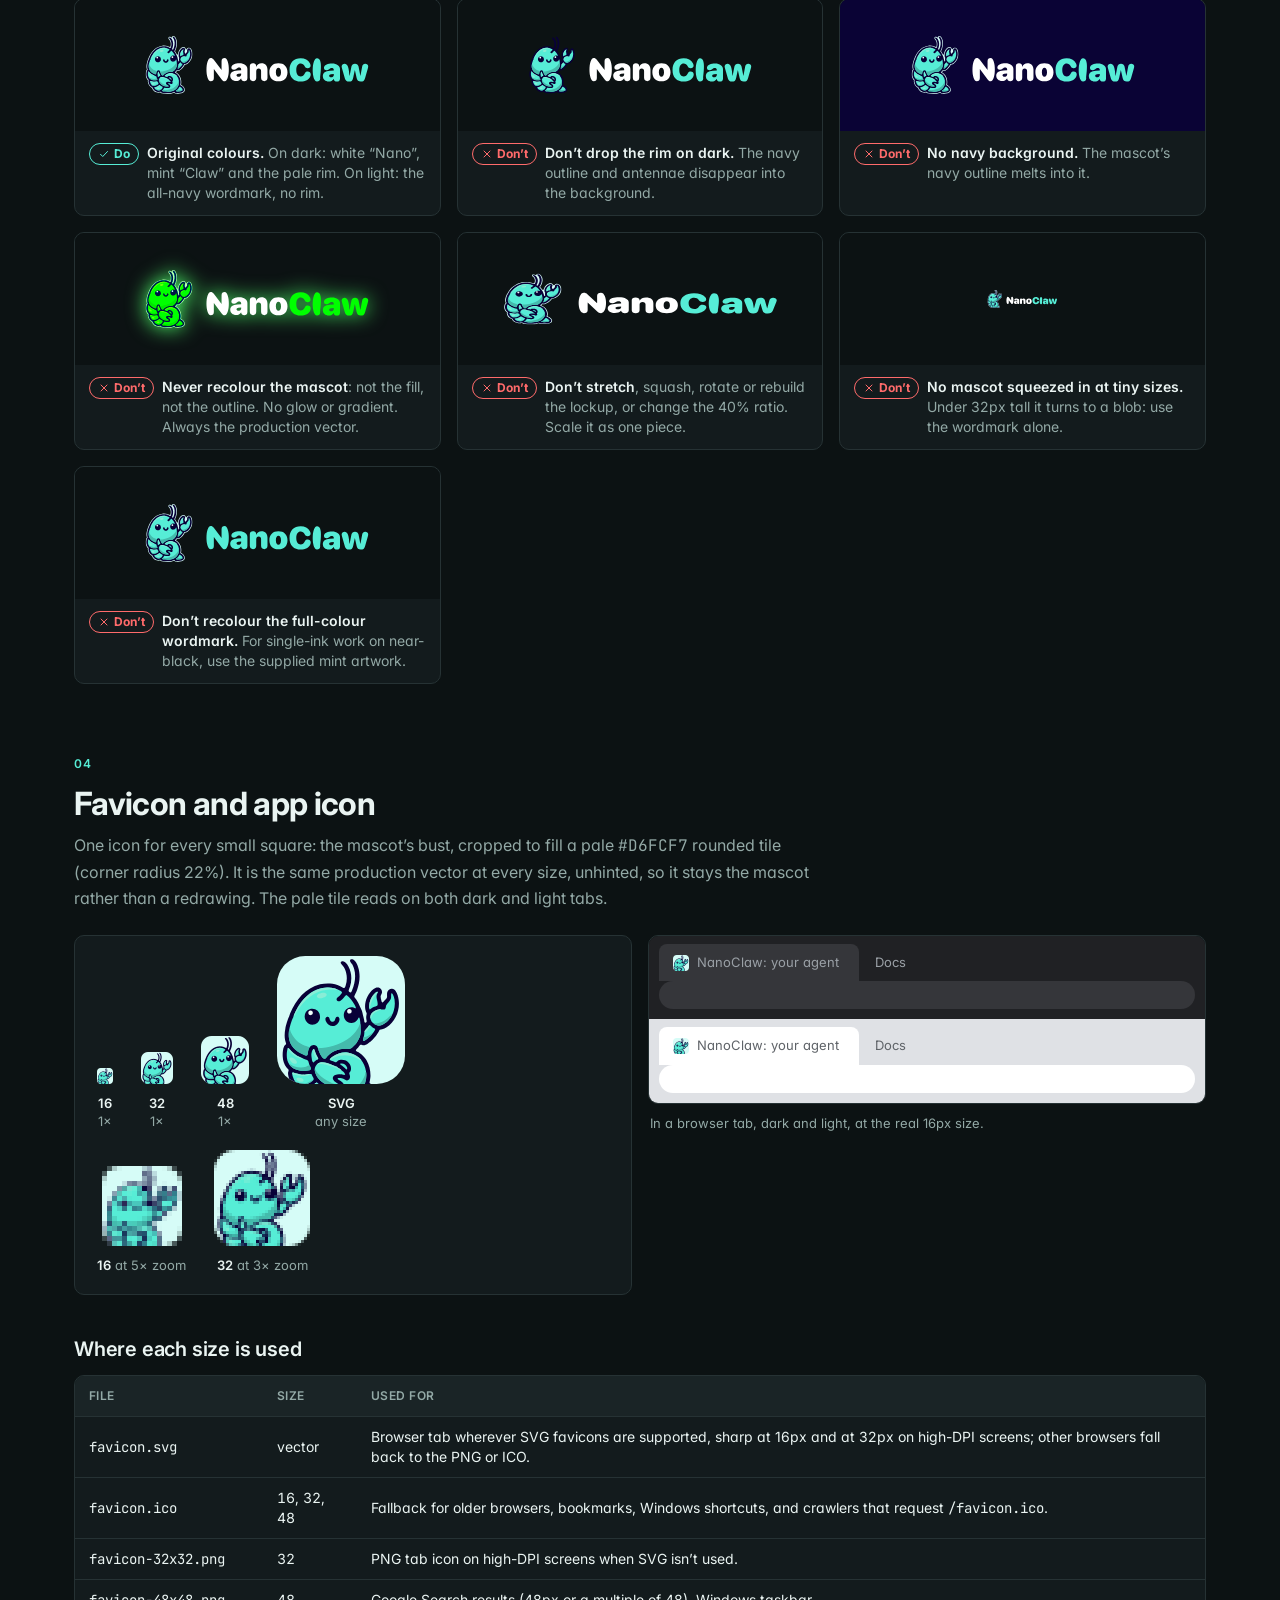
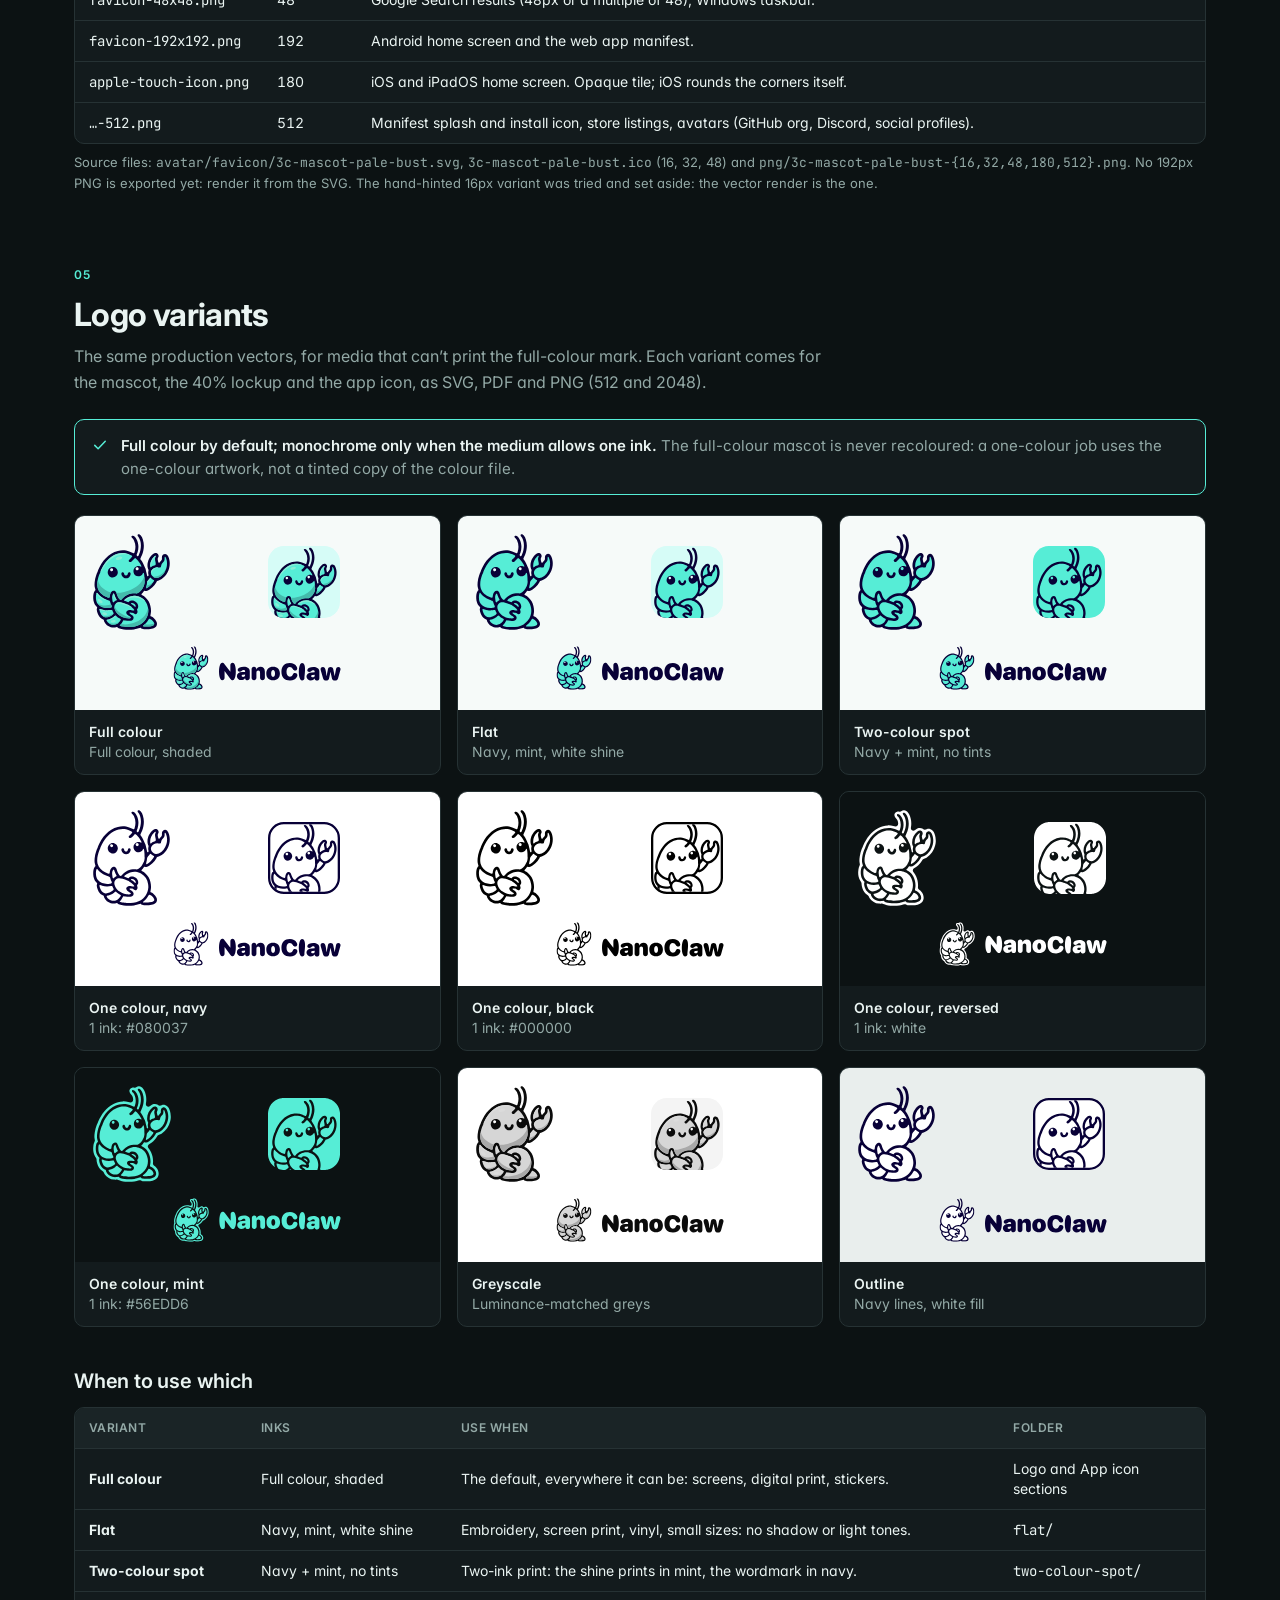
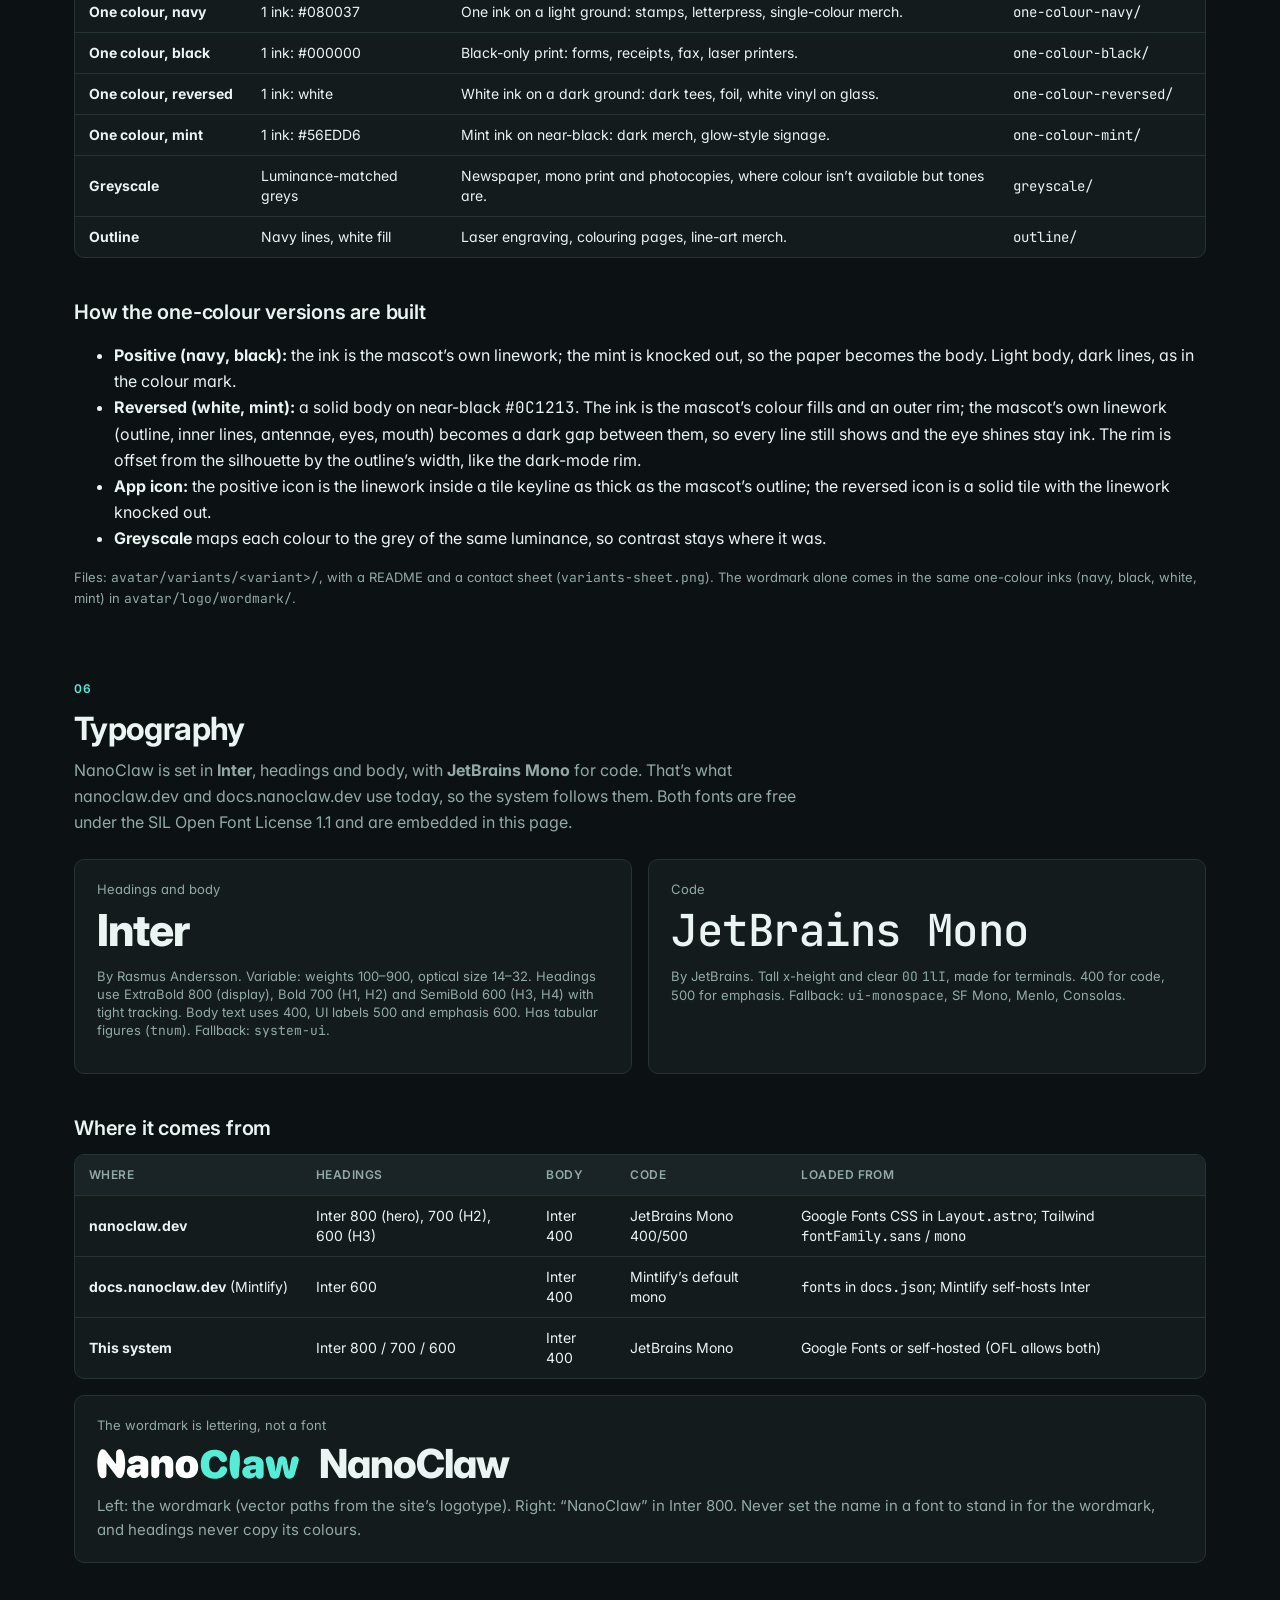
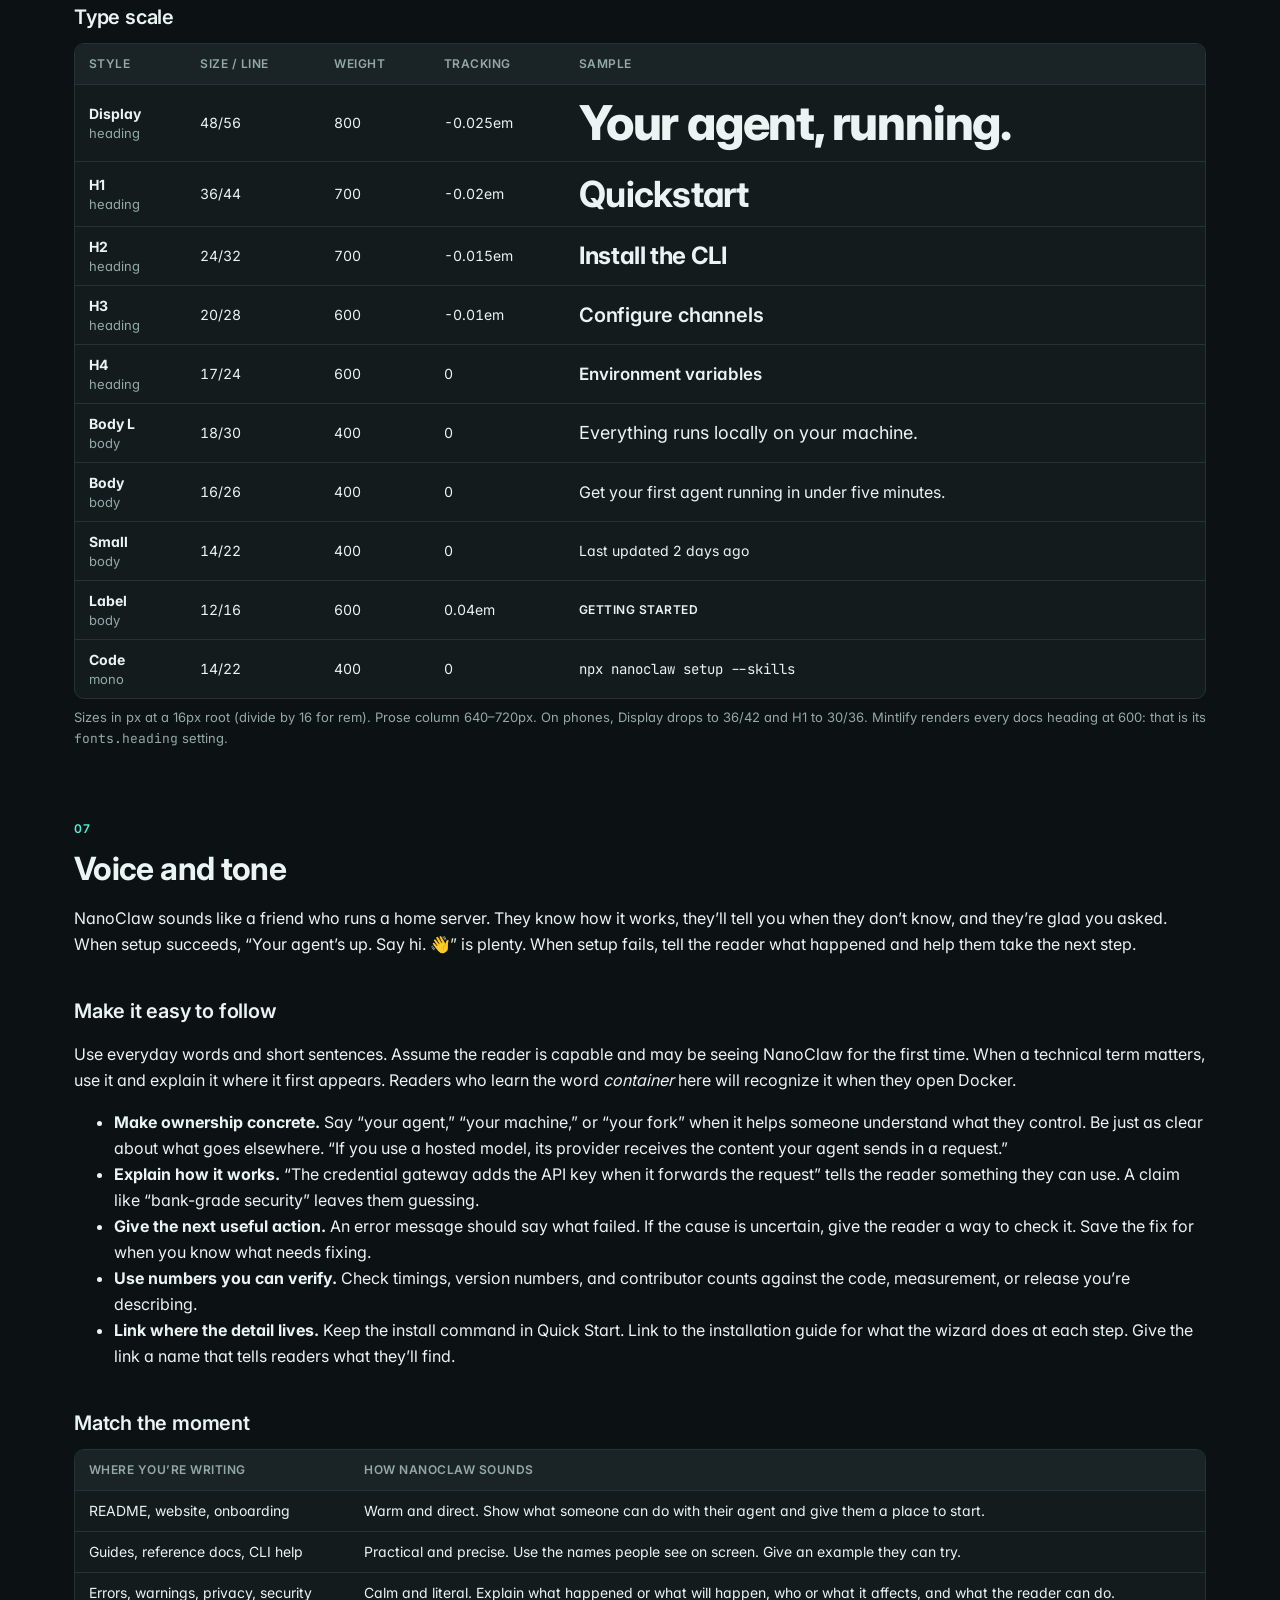
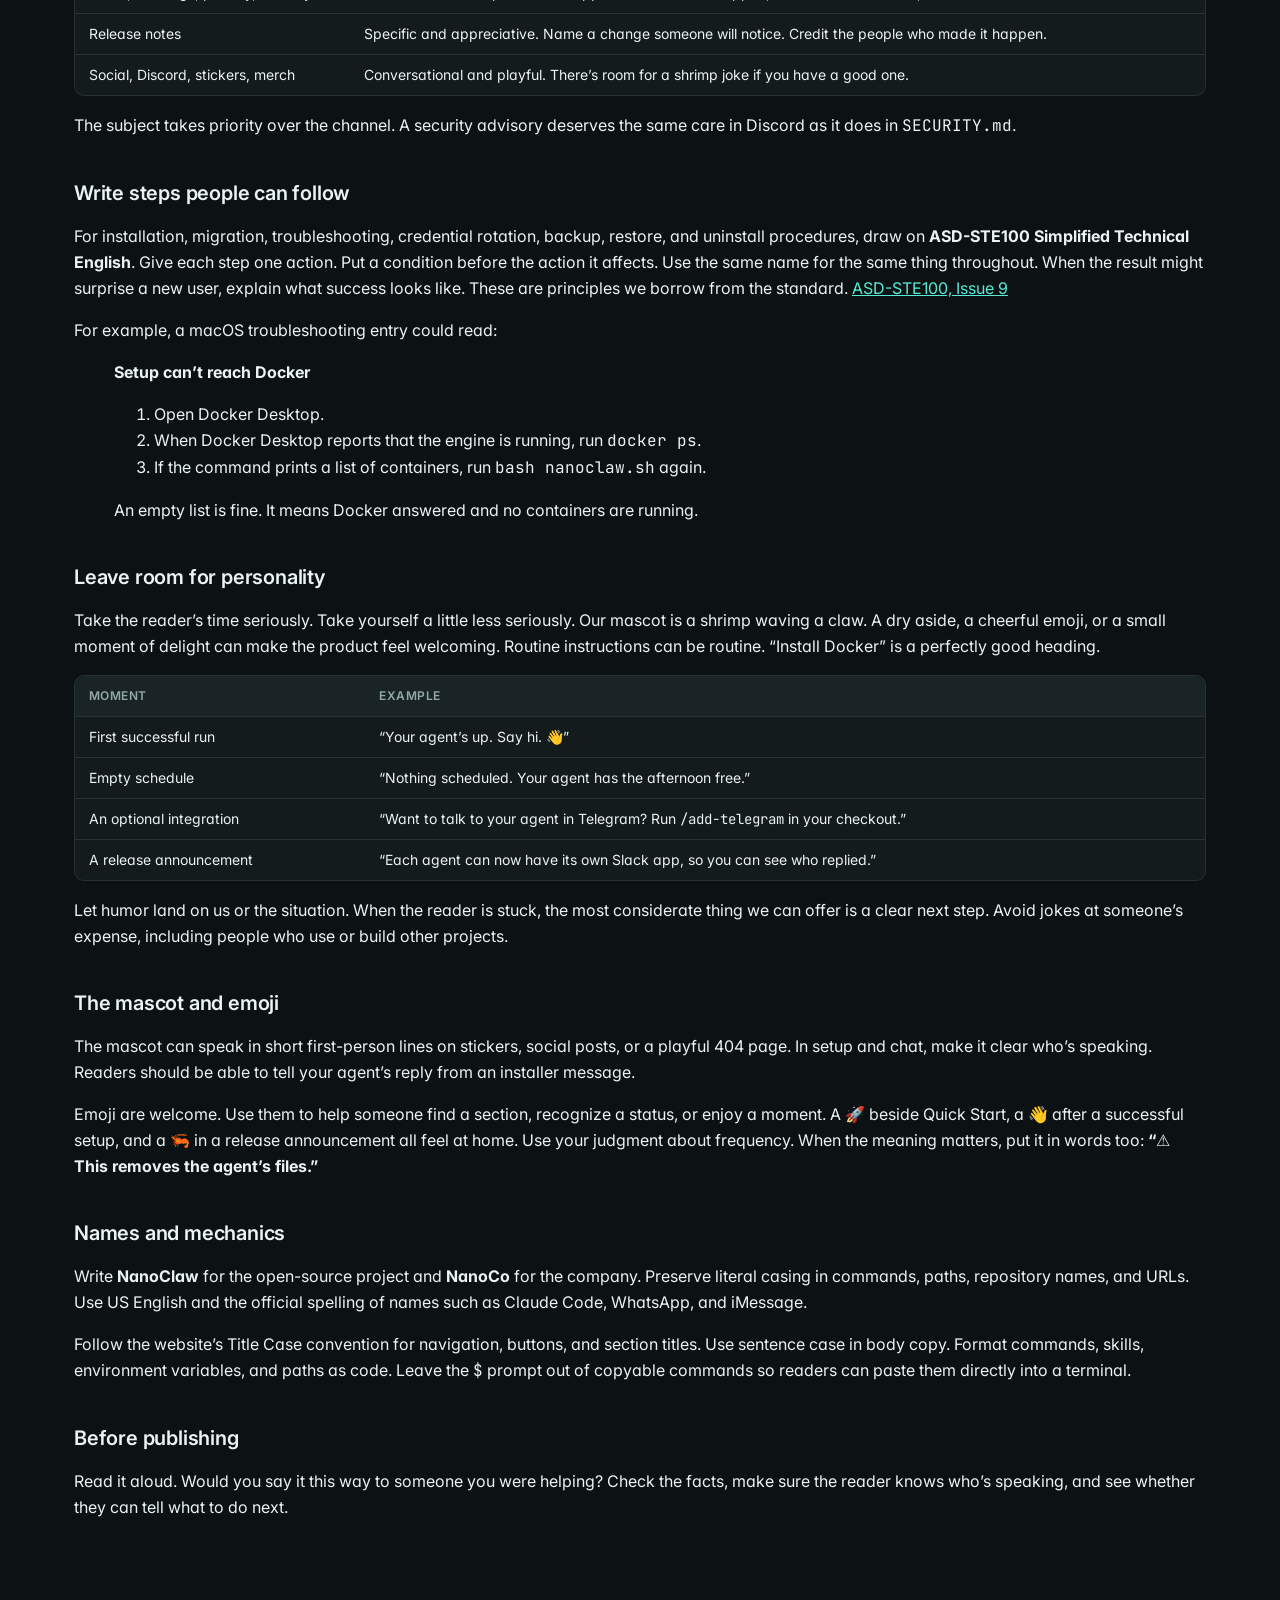
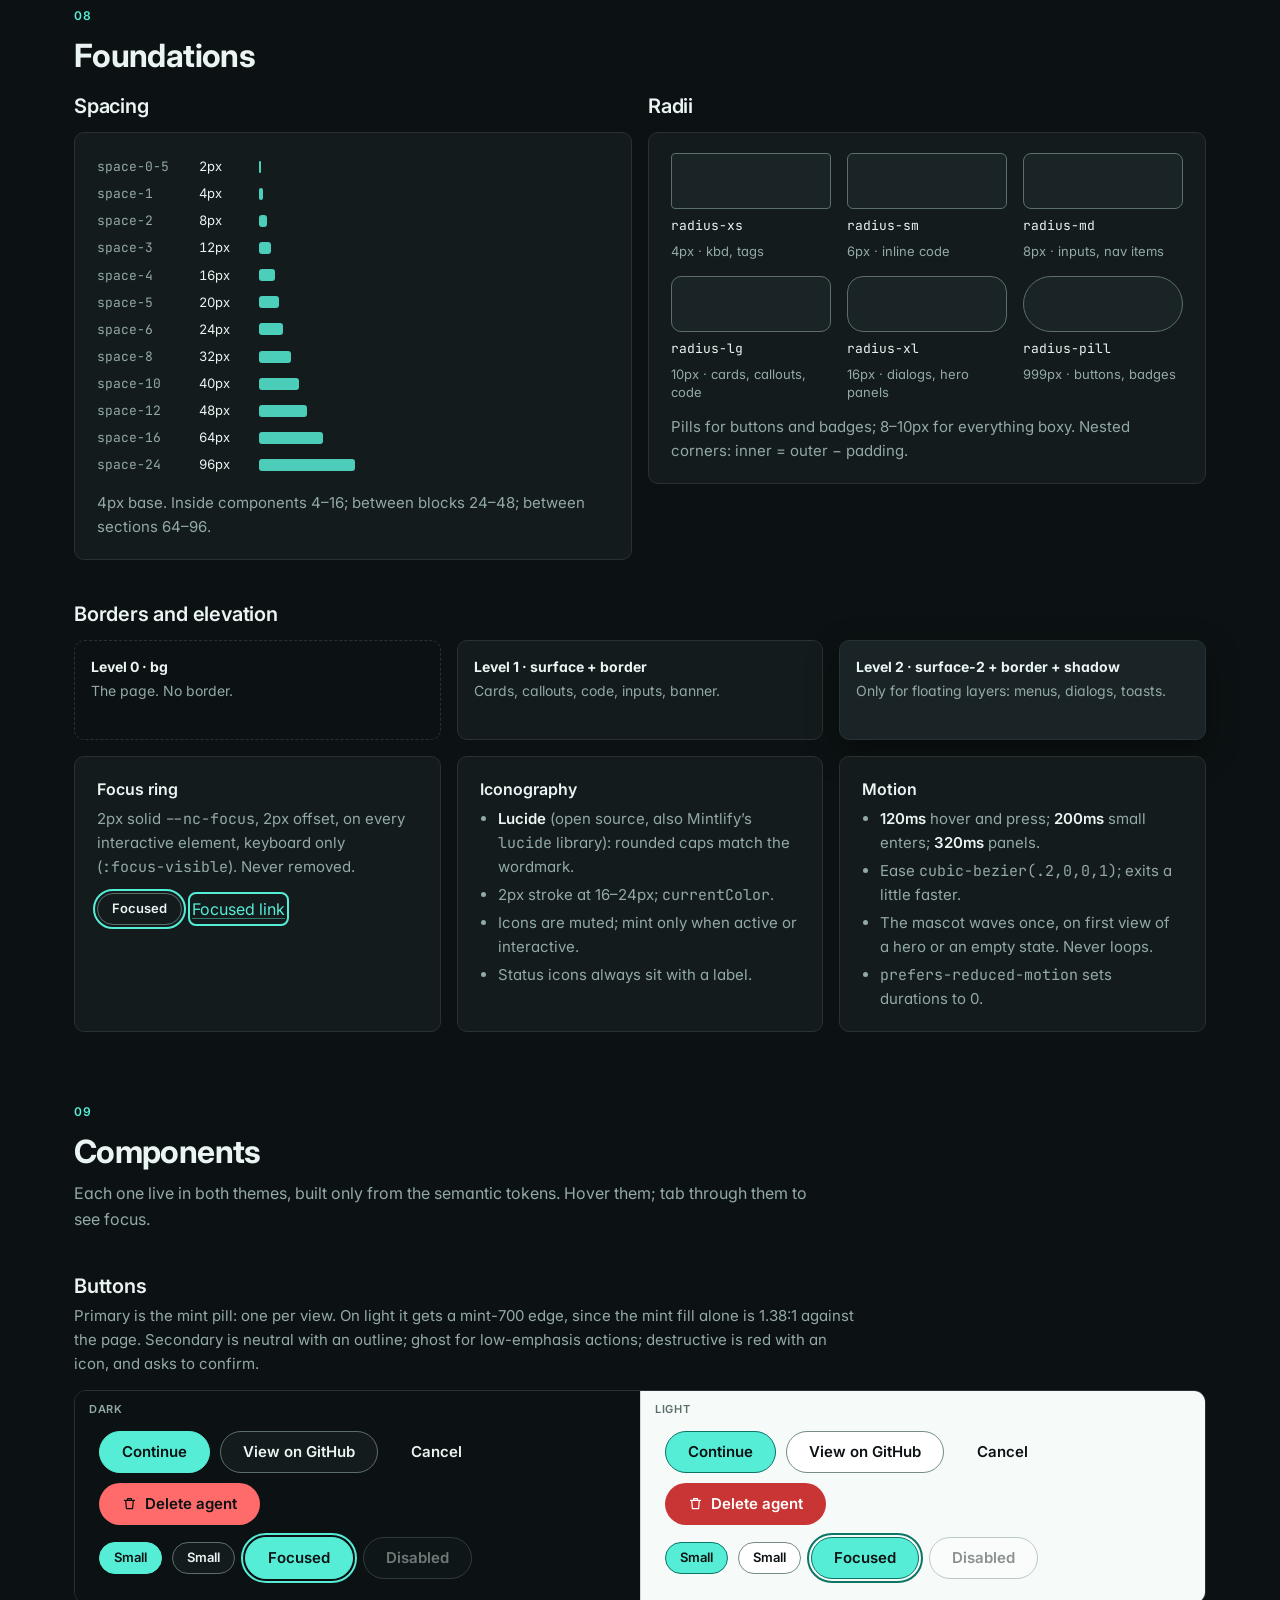
==== commit a0957580: "Add a slide kit: themes, layouts, PowerPoint template and slide rules - slides/deck.css: dark, light" ====
--- a/design-system.html
+++ b/design-system.html
@@ -149,6 +149,8 @@
 .sw-k{font:600 12px/14px var(--nc-font-body)}
 .sw-hex{font:500 12px/16px var(--nc-font-mono);color:var(--nc-text)}
 .sw-note{font-size:11px;line-height:14px;color:var(--nc-text-muted)}
+.slide-grid{display:grid;grid-template-columns:repeat(3,1fr);gap:16px}.slide-fig{margin:0}.slide-fig img{display:block;width:100%;height:auto;border-radius:10px;border:1px solid var(--nc-border)}.slide-fig figcaption{color:var(--nc-text-muted);font-size:13px;line-height:18px;margin-top:8px}.slide-fig figcaption strong{color:var(--nc-text)}
+@media (max-width:640px){.slide-grid{grid-template-columns:1fr}}
 .copy-hint{font-size:13px;color:var(--nc-text-muted);margin:8px 0 0}
 
 /* tables */
@@ -391,7 +393,7 @@
   <span class="lockup "><svg class="lk" viewBox="0 0 1112 307" role="img" aria-label="NanoClaw"><use href="#lk"/></svg></span>
   <nav aria-label="Sections">
     <a href="#principles">Principles</a><a href="#colour">Colour</a><a href="#logo">Logo</a><a href="#icon">App icon</a><a href="#variants">Variants</a><a href="#type">Type</a><a href="#voice">Voice</a>
-    <a href="#foundations">Foundations</a><a href="#components">Components</a><a href="#rules">Rules</a><a href="#code">Code</a><a href="#downloads">Downloads</a><a href="#changelog">Changelog</a>
+    <a href="#foundations">Foundations</a><a href="#components">Components</a><a href="#rules">Rules</a><a href="#code">Code</a><a href="#slides">Slides</a><a href="#downloads">Downloads</a><a href="#changelog">Changelog</a>
   </nav>
   <button class="theme-btn" id="themeBtn" type="button" aria-pressed="false" title="Switch theme">
     <svg class="ic ic-sm" viewBox="0 0 24 24" aria-hidden="true"><circle cx="12" cy="12" r="4"/><path d="M12 2v2M12 20v2M4.9 4.9l1.4 1.4M17.7 17.7l1.4 1.4M2 12h2M20 12h2M4.9 19.1l1.4-1.4M17.7 6.3l1.4-1.4"/></svg><span>Light theme</span></button>
@@ -1021,8 +1023,23 @@
   },
 };</code></pre></div></details>
 </section>
+<section id="slides">
+  <p class="eyebrow">12</p><h2>Slides</h2>
+  <p class="intro">Decks are 1920 × 1080 with 128px margins. The kit is in <code>slides/</code> of the brand kit repo: <code>deck.css</code> (shared styles on these tokens), nine placeholder layouts, a PowerPoint template, and <a class="a" href="slides/preview.html">a preview of every layout</a>. The full rules are in <code>BRAND.md</code> › Slides.</p>
+  <div class="slide-grid">
+    <figure class="slide-fig"><img src="[data-uri]" width="480" height="270" alt="Cover layout" loading="lazy"><figcaption><strong>Cover</strong> <code>layouts/01-cover.html</code><br>Dark. Full lockup, title, topic chips, three before → after numbers.</figcaption></figure><figure class="slide-fig"><img src="[data-uri]" width="480" height="270" alt="Statement layout" loading="lazy"><figcaption><strong>Statement</strong> <code>layouts/02-statement.html</code><br>Mint, once per deck. One sentence; no wordmark.</figcaption></figure><figure class="slide-fig"><img src="[data-uri]" width="480" height="270" alt="Stats layout" loading="lazy"><figcaption><strong>Stats</strong> <code>layouts/03-stats.html</code><br>Dark. Three big numbers with a label and a line of context or a status badge.</figcaption></figure><figure class="slide-fig"><img src="[data-uri]" width="480" height="270" alt="Compare layout" loading="lazy"><figcaption><strong>Compare</strong> <code>layouts/04-compare.html</code><br>Light. Up to four metrics with before and now bars, and a five-step flow.</figcaption></figure><figure class="slide-fig"><img src="[data-uri]" width="480" height="270" alt="Steps layout" loading="lazy"><figcaption><strong>Steps</strong> <code>layouts/05-steps.html</code><br>Dark. Up to four steps beside real terminal output.</figcaption></figure><figure class="slide-fig"><img src="[data-uri]" width="480" height="270" alt="Numbered layout" loading="lazy"><figcaption><strong>Numbered</strong> <code>layouts/06-numbered.html</code><br>Light. Three numbered cards for a how-to.</figcaption></figure><figure class="slide-fig"><img src="[data-uri]" width="480" height="270" alt="Table layout" loading="lazy"><figcaption><strong>Table</strong> <code>layouts/07-table.html</code><br>Light. A grouped table, about ten rows.</figcaption></figure><figure class="slide-fig"><img src="[data-uri]" width="480" height="270" alt="Contents layout" loading="lazy"><figcaption><strong>Contents</strong> <code>layouts/08-contents.html</code><br>Dark. A numbered index of sections or backup slides.</figcaption></figure><figure class="slide-fig"><img src="[data-uri]" width="480" height="270" alt="Closing layout" loading="lazy"><figcaption><strong>Closing</strong> <code>layouts/09-closing.html</code><br>Dark. Goals with honest status, three asks, thanks.</figcaption></figure>
+  </div>
+  <div class="grid3" style="margin-top:24px">
+    <div class="panel"><h4>Three themes</h4><p><b>Dark</b> is the default. <b>Light</b> (<code>class="light"</code>) is for dense data. <b>Mint</b> (<code>class="mint"</code>) is for one statement slide per deck, at most, with near-black text and no wordmark.</p></div>
+    <div class="panel"><h4>Slide type scale</h4><p>Hero 120 · Title 72 · Subtitle 48 · Quote 40 · Body 32 · Small 28 · Caption 24 (px, on the 1920 canvas; halve for points in PowerPoint). <b>Nothing on a slide is under 24px.</b> Split the slide instead.</p></div>
+    <div class="panel"><h4>Mint marks status</h4><p>Big numbers stay in the text colour. Status is an icon and a word: check for success, clock or triangle for warning, triangle for risk. The “before” value in a comparison is muted grey.</p></div>
+    <div class="panel"><h4>The wordmark, not the lockup</h4><p>28px tall, top right, on every slide but the cover and the mint slide. That's under 32px, so it's the wordmark alone. The cover gets the full lockup, at least 120px tall.</p></div>
+    <div class="panel"><h4>Code stays dark</h4><p>Terminal output sits on the dark surface in JetBrains Mono on every theme. Show real output, trimmed. Never make it up.</p></div>
+    <div class="panel"><h4>Motion on arrival only</h4><p>Elements rise or fade in, staggered by 100ms, with the whole slide shown within a second. No loops beside text, nothing that flashes.</p></div>
+  </div>
+</section>
 <section id="downloads">
-  <p class="eyebrow">12</p><h2>Downloads</h2>
+  <p class="eyebrow">13</p><h2>Downloads</h2>
   <p class="intro">Every master file in one place. Paths are relative to the brand workspace; these are local files, not yet published anywhere. Use the vector (SVG, PDF or EPS) whenever the tool takes one.</p>
   <div class="tbl-wrap"><table class="dl">
     <thead><tr><th>File</th><th>Path</th><th>Formats</th><th>Use it for</th></tr></thead>
@@ -1031,8 +1048,12 @@
   <p class="copy-hint">All colour files use one mint, <code>#56EDD6</code>, and one near-black, <code>#0C1213</code>. The 3D relief files were left as they were: in print their colour comes from the filament.</p>
 </section>
 <section id="changelog">
-  <p class="eyebrow">13</p><h2>Changelog</h2>
-  <h3 style="margin-top:8px">v1.3.1 · Nov 17, 2026</h3>
+  <p class="eyebrow">14</p><h2>Changelog</h2>
+  <h3 style="margin-top:8px">Unreleased</h3>
+  <ul>
+    <li><strong>Slides</strong> (12): a slide kit in <code>slides/</code>, with dark, light and mint themes, a slide type scale (<code>--nc-slide-*</code>), nine layouts, a PowerPoint template and the rules for slides. Downloads and Changelog are now 13 and 14.</li>
+  </ul>
+  <h3>v1.3.1 · Nov 17, 2026</h3>
   <ul>
     <li><strong>Wordmark only for small sizes.</strong> Under 32px tall, the logo drops the mascot and uses the wordmark alone (clear space = cap height, at least 64px wide); square spots keep the app icon. New files in <code>avatar/logo/wordmark/</code>, a Don’t for the squeezed lockup, and the footer now uses the wordmark.</li>
     <li><strong>Fix:</strong> on the light theme, the page’s inline mascot (hero, logo stages, sizes, Do/Don’t) had its mint body painted navy, because the wordmark’s colour switch also caught the mascot’s fill once both used <code>#56EDD6</code>. Only the wordmark switches colour now.</li>
